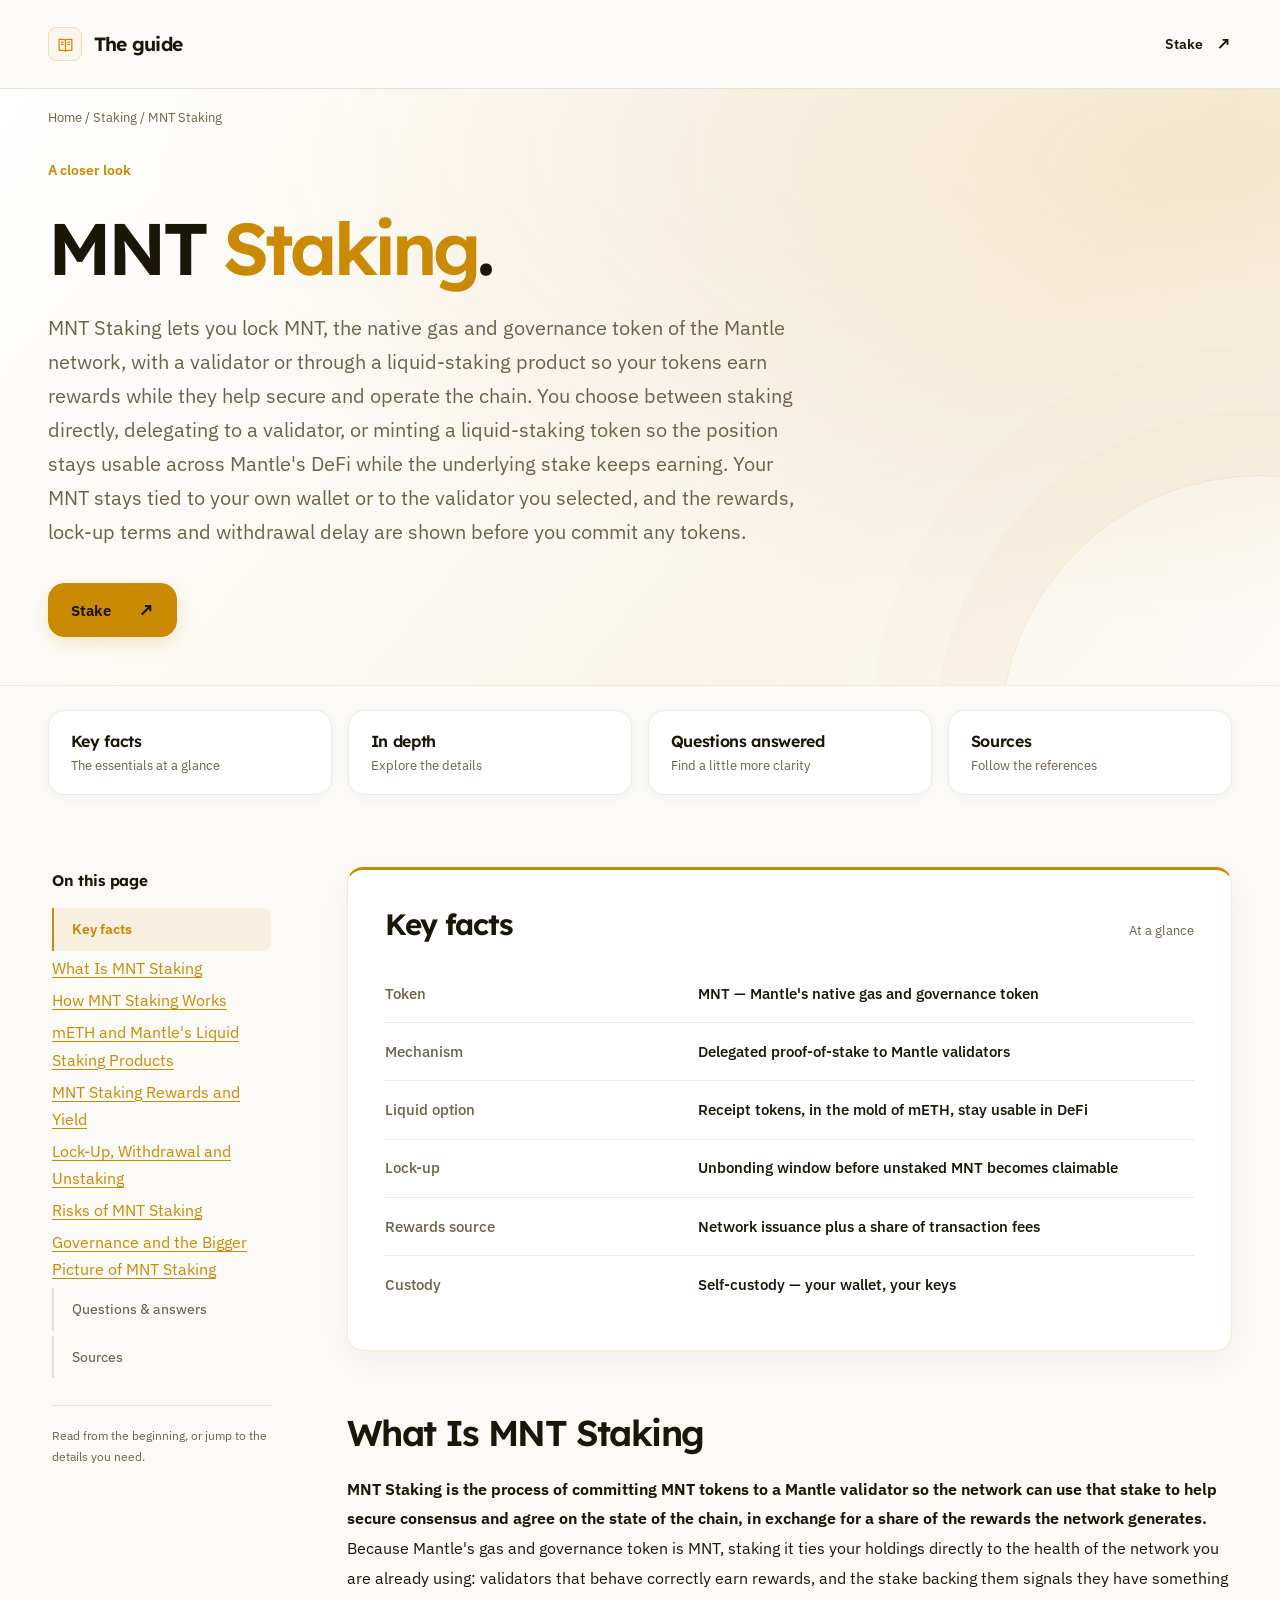
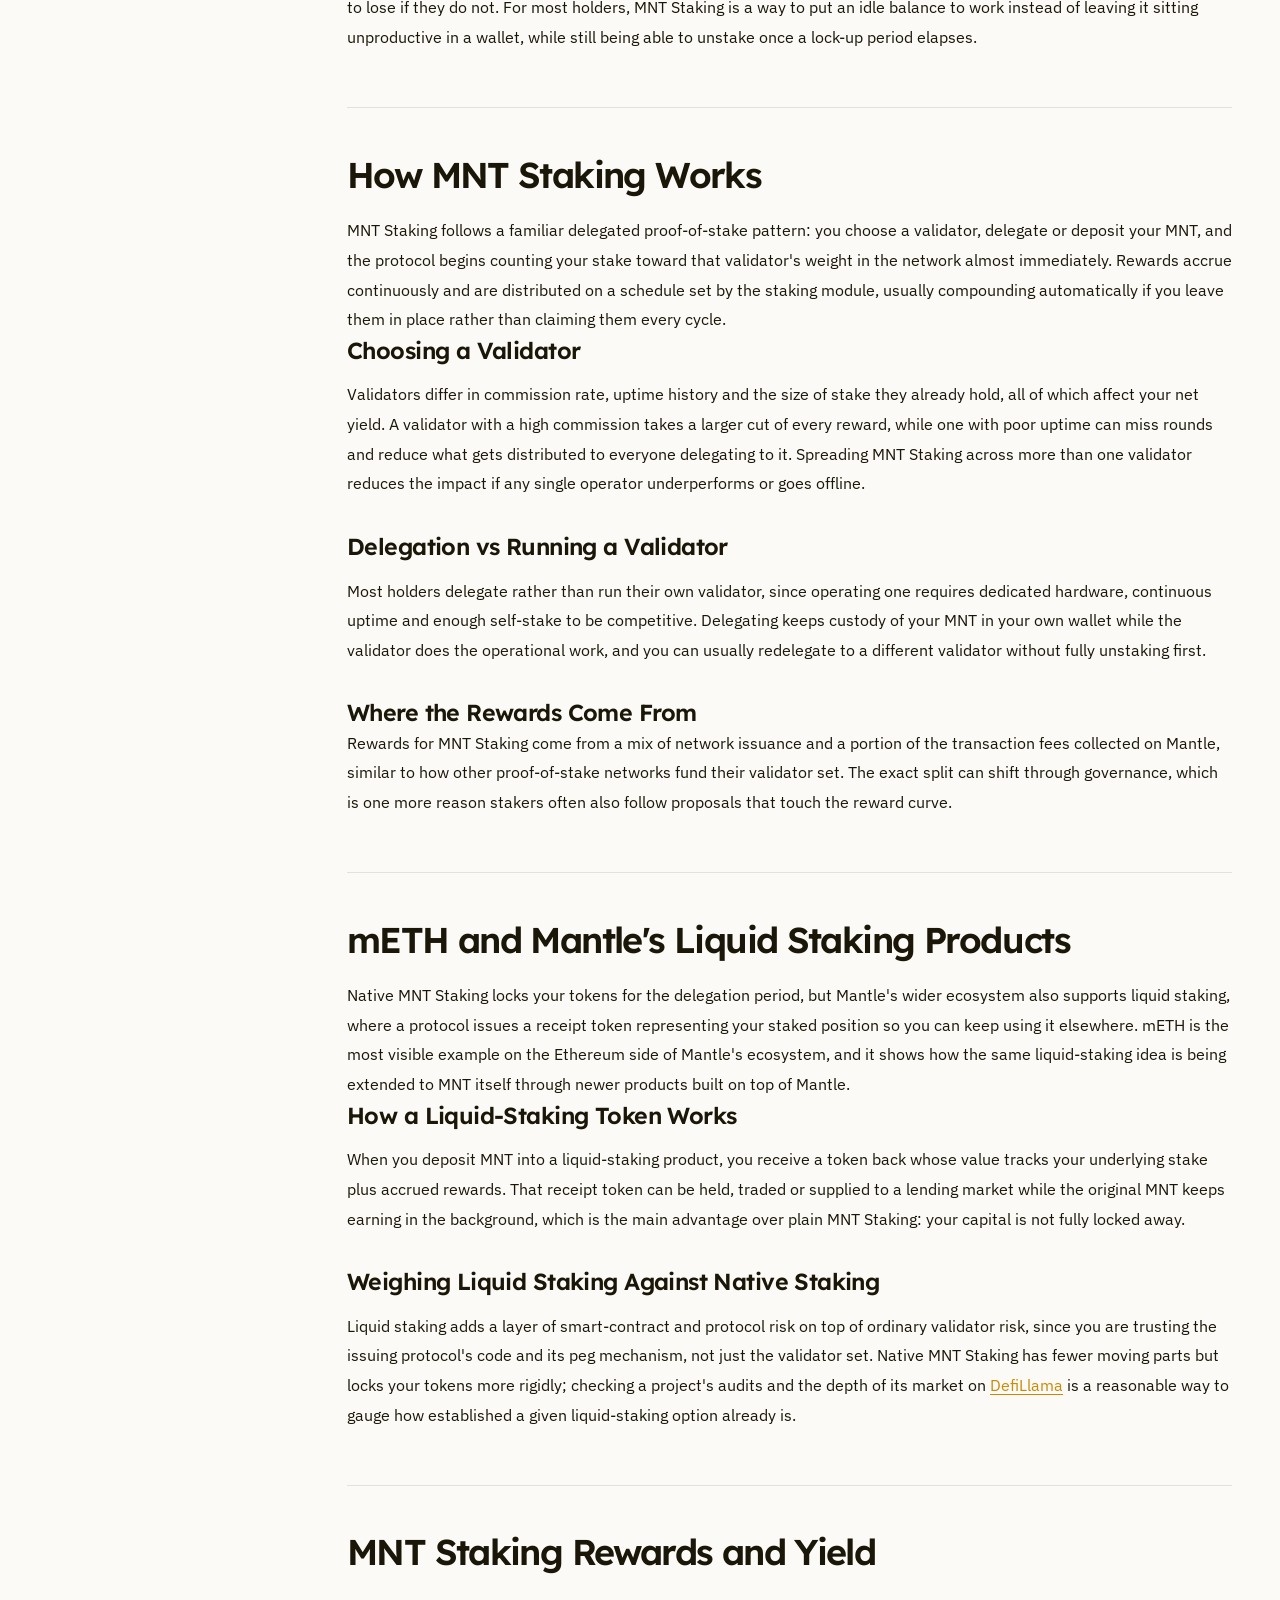
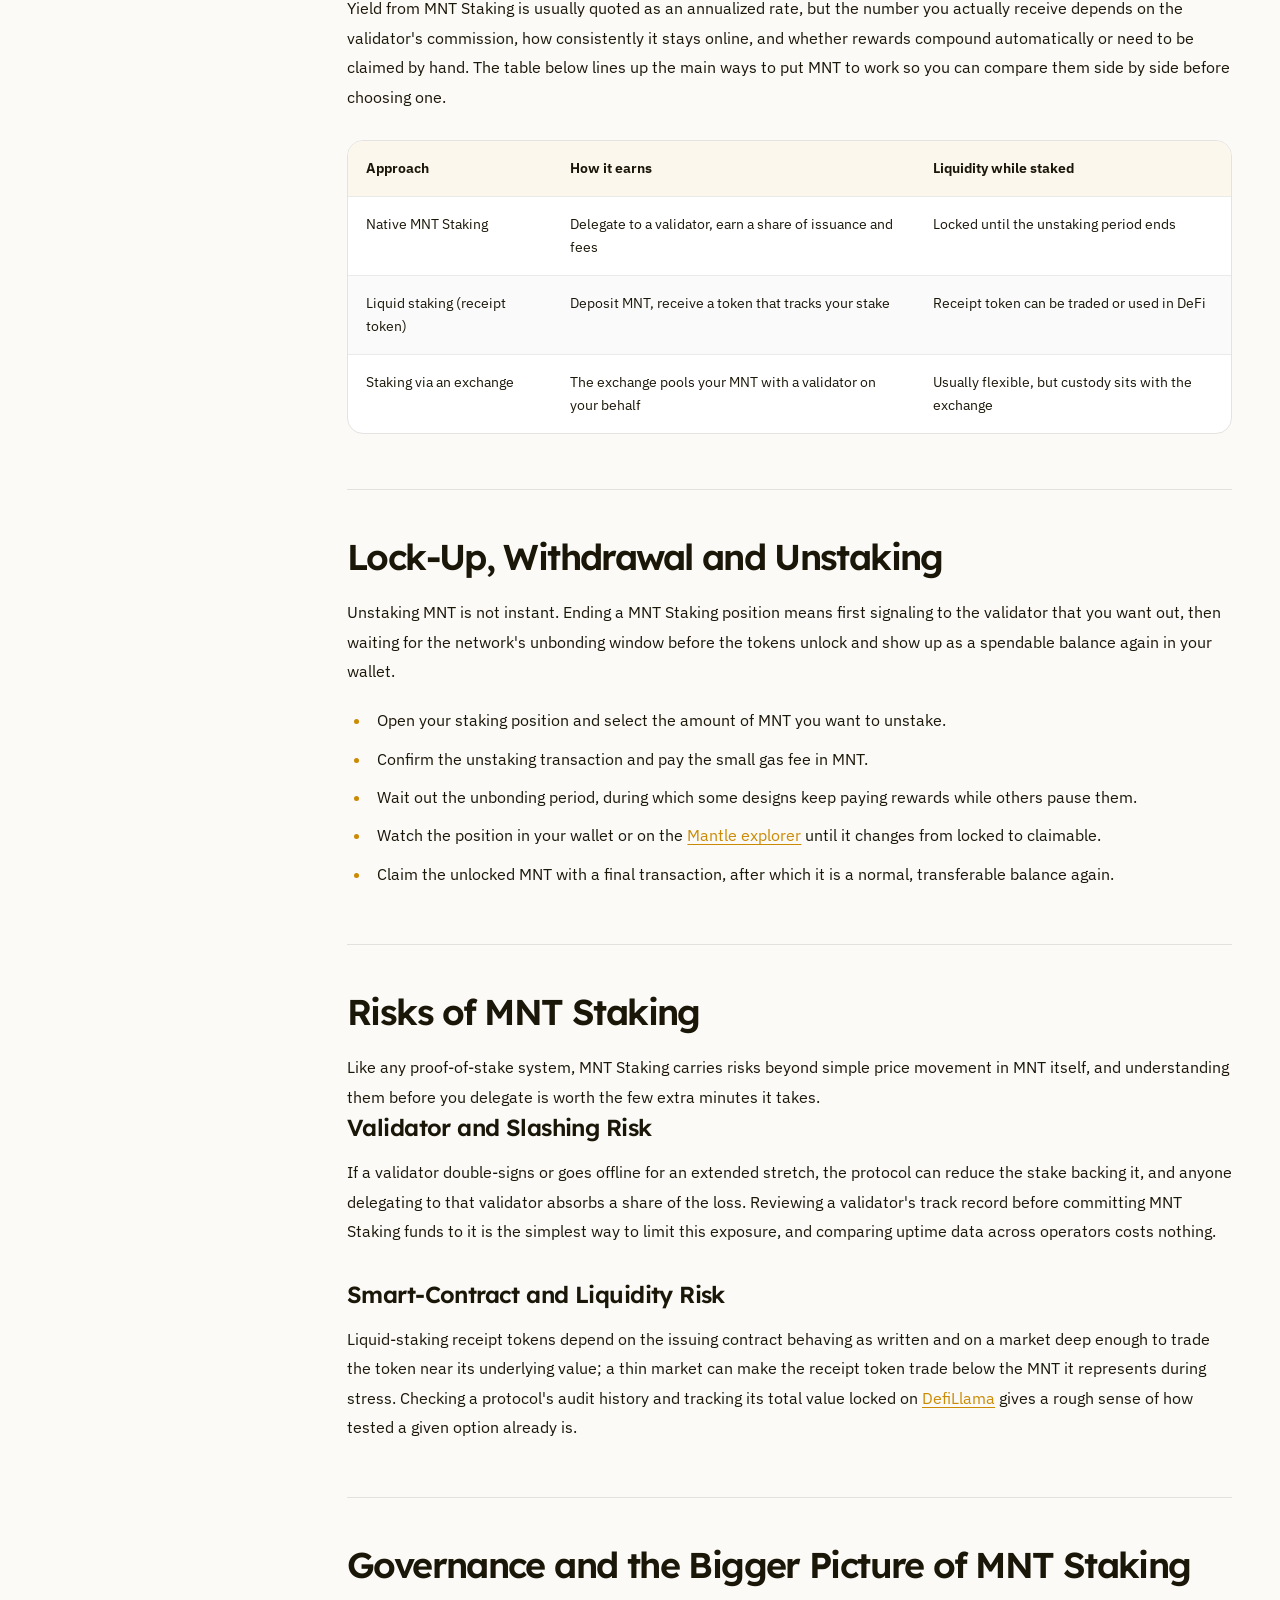
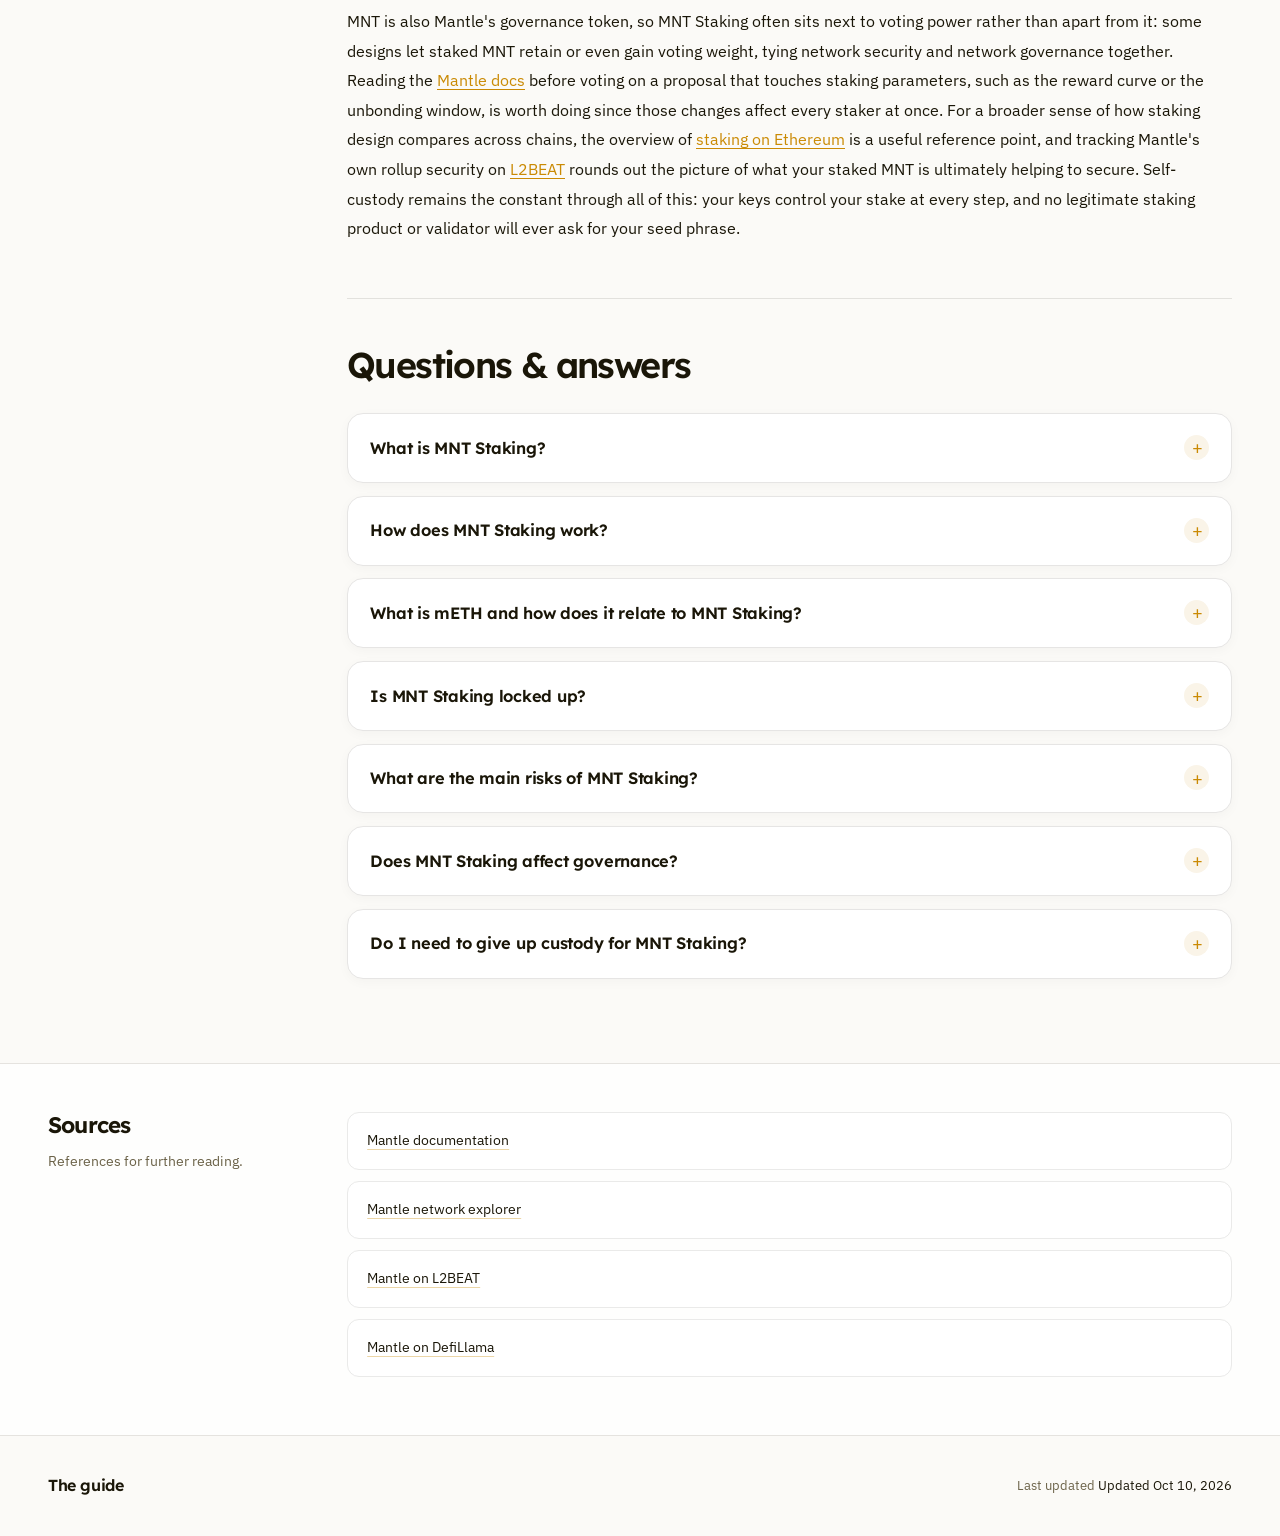
==== index.html @ a7269296 "Compact hero; action-verb CTA (swap/bridge/stake)" ====
<!doctype html>
<html lang="en">
<head>
<meta charset="utf-8">
<meta name="viewport" content="width=device-width, initial-scale=1">
<title>MNT Staking — Earn Yield Securing the Mantle Network</title>
<meta name="description" content="MNT Staking lets you delegate Mantle's native gas and governance token to a validator and earn rewards while helping secure the network. See how it works, mETH and liquid-staking alternatives, lock-up and withdrawal, and the risks before you stake.">
<link rel="canonical" href="https://mnt-staking.github.io/">
<meta property="og:type" content="article">
<meta property="og:title" content="MNT Staking">
<meta property="og:url" content="https://mnt-staking.github.io/">
<meta property="og:image" content="https://mnt-staking.github.io/og.png">
<meta name="twitter:card" content="summary_large_image">
<meta name="twitter:title" content="MNT Staking">
<link rel="preconnect" href="https://fonts.googleapis.com"><link rel="preconnect" href="https://fonts.gstatic.com" crossorigin><link rel="stylesheet" href="https://fonts.googleapis.com/css2?family=IBM+Plex+Sans:wght@400;500;600;700&family=Lexend:wght@500;600;700&display=swap">
<script type="application/ld+json">{"@context": "https://schema.org", "@graph": [{"@type": "WebSite", "@id": "https://mnt-staking.github.io/#website", "url": "https://mnt-staking.github.io/", "name": "MNT Staking — Earn Yield Securing the Mantle Network"}, {"@type": "WebPage", "@id": "https://mnt-staking.github.io/#webpage", "url": "https://mnt-staking.github.io/", "name": "MNT Staking — Earn Yield Securing the Mantle Network", "isPartOf": {"@id": "https://mnt-staking.github.io/#website"}, "description": "MNT Staking lets you delegate Mantle's native gas and governance token to a validator and earn rewards while helping secure the network. See how it works, mETH and liquid-staking alternatives, lock-up and withdrawal, and the risks before you stake.", "datePublished": "2026-10-10", "dateModified": "2026-10-10"}, {"@type": "SoftwareApplication", "name": "MNT Staking", "applicationCategory": "FinanceApplication", "operatingSystem": "Web", "offers": {"@type": "Offer", "price": "0", "priceCurrency": "USD"}}, {"@type": "BreadcrumbList", "itemListElement": [{"@type": "ListItem", "position": 1, "name": "Home", "item": "https://mnt-staking.github.io/"}, {"@type": "ListItem", "position": 2, "name": "Staking"}, {"@type": "ListItem", "position": 3, "name": "MNT Staking"}]}, {"@type": "FAQPage", "mainEntity": [{"@type": "Question", "name": "What is MNT Staking?", "acceptedAnswer": {"@type": "Answer", "text": "MNT Staking is delegating or depositing MNT, Mantle's native gas and governance token, to a validator so the network can use that stake to help secure consensus, in exchange for a share of the rewards it generates."}}, {"@type": "Question", "name": "How does MNT Staking work?", "acceptedAnswer": {"@type": "Answer", "text": "You choose a validator, delegate your MNT to it, and the protocol starts counting your stake toward that validator's weight almost immediately. Rewards accrue on a schedule and typically compound unless you claim them."}}, {"@type": "Question", "name": "What is mETH and how does it relate to MNT Staking?", "acceptedAnswer": {"@type": "Answer", "text": "mETH is Mantle's liquid-staking token on the Ethereum side of its ecosystem, and it illustrates the same liquid-staking pattern now extending to MNT itself: a receipt token that tracks your stake while staying usable elsewhere."}}, {"@type": "Question", "name": "Is MNT Staking locked up?", "acceptedAnswer": {"@type": "Answer", "text": "Yes. Ending a native MNT Staking position requires an unbonding period before the tokens unlock and become a normal, transferable balance again; liquid-staking receipt tokens avoid this by trading freely while the underlying stake keeps earning."}}, {"@type": "Question", "name": "What are the main risks of MNT Staking?", "acceptedAnswer": {"@type": "Answer", "text": "Validator slashing or extended downtime can reduce the stake backing a validator, and liquid-staking products add smart-contract and market-depth risk on top of that. Reviewing validator track records and protocol audits limits both."}}, {"@type": "Question", "name": "Does MNT Staking affect governance?", "acceptedAnswer": {"@type": "Answer", "text": "Yes. MNT is Mantle's governance token, and some designs let staked MNT retain or gain voting weight, so a decision to stake can carry voting consequences alongside the yield."}}, {"@type": "Question", "name": "Do I need to give up custody for MNT Staking?", "acceptedAnswer": {"@type": "Answer", "text": "No. Delegating keeps your MNT in your own wallet while the validator does the operational work, and no legitimate validator or staking product will ever ask for your seed phrase."}}]}]}</script>
<style>
:root{--bg:#FBFAF7;--surface:#FFFFFF;--text:#1A1608;--muted:#6B6248;--accent:#CA8A04;--accent-ink:#1A1400;--radius:16px;--display:"Lexend";--body:"IBM Plex Sans"}
*,
*::before,
*::after {
  box-sizing: border-box;
}
html {
  scroll-behavior: smooth;
  scroll-padding-top: 2rem;
  background: var(--bg);
  -webkit-text-size-adjust: 100%;
}
body {
  margin: 0;
  min-width: 280px;
  color: var(--text);
  background: var(--bg);
  font-family: var(--body);
  font-size: 1rem;
  font-weight: 400;
  line-height: 1.7;
  -webkit-font-smoothing: antialiased;
  overflow-wrap: break-word;
}
::selection {
  color: var(--accent-ink);
  background: var(--accent);
}
a {
  color: var(--accent);
  text-decoration-thickness: .075em;
  text-underline-offset: .2em;
  transition: color .18s ease, background .18s ease, border-color .18s ease;
}
a:hover {
  color: var(--text);
}
a:focus-visible,
summary:focus-visible,
[tabindex]:focus-visible {
  outline: 3px solid var(--accent);
  outline-offset: 5px;
  border-radius: calc(var(--radius) * .35);
}
img,
svg,
video {
  max-width: 100%;
  vertical-align: middle;
}
img,
video {
  height: auto;
}
h1,
h2,
h3,
h4,
h5,
h6 {
  margin-top: 0;
  color: var(--text);
  font-family: var(--display);
  font-weight: 650;
  line-height: 1.2;
  text-wrap: balance;
}
p,
ul,
ol,
dl,
figure,
blockquote {
  margin-top: 0;
}
[hidden] {
  display: none !important;
}
.c559958 {
  width: min(100% - 6rem, 1240px);
  margin-inline: auto;
}
.cf8b0eb {
  position: absolute;
  z-index: 20;
  top: 1rem;
  left: 1rem;
  padding: .75rem 1.15rem;
  transform: translateY(-180%);
  border-radius: var(--radius);
  color: var(--accent-ink);
  background: var(--accent);
  font-weight: 600;
}
.cf8b0eb:focus {
  transform: translateY(0);
}
.cb05a2c {
  position: relative;
  z-index: 1;
  border-bottom: 1px solid color-mix(in srgb, var(--text) 10%, var(--bg));
  background: var(--bg);
}
.cd04f02 {
  display: flex;
  align-items: center;
  justify-content: space-between;
  gap: 2rem;
  min-height: 88px;
  padding-block: 1rem;
}
.c544b34 {
  display: inline-flex;
  align-items: center;
  gap: .75rem;
  color: var(--text);
  font-family: var(--display);
  font-size: 1.2rem;
  font-weight: 650;
  letter-spacing: -.04em;
}
.ca7747e {
  display: grid;
  place-items: center;
  width: 34px;
  height: 34px;
  border: 1px solid color-mix(in srgb, var(--accent) 30%, var(--surface));
  border-radius: calc(var(--radius) * .55);
  color: var(--accent);
  background: color-mix(in srgb, var(--accent) 8%, var(--surface));
}
.ca7747e svg {
  width: 19px;
  height: 19px;
  fill: none;
  stroke: var(--accent);
  stroke-width: 1.6;
  stroke-linecap: round;
  stroke-linejoin: round;
}
.c88ed06 {
  display: inline-flex;
  align-items: center;
  gap: .8rem;
  padding: .5rem 0;
  color: var(--text);
  font-size: .9rem;
  font-weight: 600;
  text-decoration: none;
}
.c88ed06:hover {
  color: var(--accent);
}
.cb6338f {
  position: relative;
  isolation: isolate;
  overflow: hidden;
  border-bottom: 1px solid color-mix(in srgb, var(--accent) 15%, var(--bg));
  background:
    radial-gradient(ellipse at 95% 12%, color-mix(in srgb, var(--accent) 14%, transparent), color-mix(in srgb, var(--accent) 0%, transparent) 62%),
    linear-gradient(130deg, var(--surface), color-mix(in srgb, var(--accent) 5%, var(--bg)) 70%, var(--bg));
}
.cb6338f::after {
  content: "";
  position: absolute;
  z-index: -1;
  width: 520px;
  height: 520px;
  right: -240px;
  bottom: -310px;
  border: 1px solid color-mix(in srgb, var(--accent) 15%, transparent);
  border-radius: 50%;
  box-shadow: 0 0 0 65px color-mix(in srgb, var(--accent) 3%, transparent), 0 0 0 130px color-mix(in srgb, var(--accent) 2%, transparent);
  pointer-events: none;
}
.cf9ad86 {
  padding-block: 1.2rem 3rem;
}
.ca2813f {
  margin-bottom: 1.6rem;
  color: var(--muted);
  font-size: .8rem;
  line-height: 1.6;
}
.c0ddcf6 {
  display: inline;
  color: var(--muted);
  font-family: var(--body);
  font-size: inherit;
  text-decoration: none;
}
.c0ddcf6 a,
a.c0ddcf6 {
  color: var(--muted);
  text-decoration: none;
}
.c0ddcf6 a:hover,
a.c0ddcf6:hover {
  color: var(--accent);
  text-decoration: underline;
}
.ca2813f ol,
.ca2813f ul,
ol.c0ddcf6,
ul.c0ddcf6 {
  display: flex;
  align-items: center;
  flex-wrap: wrap;
  gap: .45rem .7rem;
  padding: 0;
  margin: 0;
  list-style: none;
}
.ca2813f li {
  display: inline;
}
.ca2813f [aria-current="page"] {
  color: var(--text);
}
.c0ca737 {
  display: flex;
  align-items: center;
  flex-wrap: wrap;
  gap: .8rem;
  margin-bottom: 1.35rem;
  color: var(--accent);
  font-size: .875rem;
  font-weight: 600;
}
.c4ccb03 {
  padding-block: .3rem;
}
.ccd5350 {
  display: inline-flex;
  align-items: center;
  justify-content: center;
  min-height: 36px;
  max-width: 180px;
  padding: .4rem .65rem;
  border: 1px solid color-mix(in srgb, var(--text) 9%, var(--surface));
  border-radius: calc(var(--radius) * .6);
  background: var(--surface);
  box-shadow: 0 3px 10px color-mix(in srgb, var(--text) 4%, transparent);
  color: var(--text);
  font-size: .8rem;
  line-height: 1;
}
.ccd5350:empty {
  display: none;
}
.ccd5350 img,
.ccd5350 svg {
  display: block;
  width: auto;
  max-width: 148px;
  height: 24px;
  object-fit: contain;
}
.cb6338f h1 {
  max-width: 1050px;
  margin: 0 0 1.5rem;
  font-family: var(--display);
  font-size: clamp(2.7rem, 5.7vw, 5.1rem);
  font-weight: 600;
  line-height: 1.06;
  letter-spacing: -.055em;
  overflow-wrap: anywhere;
}
.cb6338f h1 em {
  color: var(--accent);
  font-style: normal;
}
.cb6338f h1 a {
  color: inherit;
}
.cff98fb {
  max-width: 760px;
  margin: 0 0 2.1rem;
  color: var(--muted);
  font-size: clamp(1.05rem, 1.6vw, 1.22rem);
  line-height: 1.75;
  text-wrap: pretty;
}
.c1fb9de {
  display: inline-flex;
  align-items: center;
  justify-content: center;
  gap: 1.7rem;
  min-height: 54px;
  padding: .85rem 1.35rem;
  border: 1px solid var(--accent);
  border-radius: var(--radius);
  color: var(--accent-ink);
  background: var(--accent);
  box-shadow: 0 6px 18px color-mix(in srgb, var(--accent) 18%, transparent);
  font-family: var(--body);
  font-size: .95rem;
  font-weight: 650;
  line-height: 1.4;
  text-decoration: none;
  transition: background .2s ease, box-shadow .2s ease, transform .2s ease;
}
.c1fb9de:hover {
  color: var(--accent-ink);
  background: color-mix(in srgb, var(--accent) 92%, var(--text));
  box-shadow: 0 9px 24px color-mix(in srgb, var(--accent) 24%, transparent);
  transform: translateY(-2px);
}
.c7258ce {
  font-family: var(--body);
  font-size: 1.25em;
  line-height: 1;
}
.cb79792 {
  display: grid;
  grid-template-columns: repeat(4, minmax(0, 1fr));
  gap: 1rem;
  margin-block: 1.5rem 4.5rem;
}
.cc6374e {
  min-width: 0;
  padding: 1.2rem 1.35rem;
  border: 1px solid color-mix(in srgb, var(--text) 9%, var(--surface));
  border-radius: var(--radius);
  background: var(--surface);
  box-shadow: 0 3px 12px color-mix(in srgb, var(--text) 3%, transparent);
}
.cc6374e strong {
  display: block;
  margin-bottom: .2rem;
  color: var(--text);
  font-family: var(--display);
  font-size: 1rem;
  font-weight: 600;
  line-height: 1.4;
  letter-spacing: -.02em;
}
.cc6374e span {
  display: block;
  color: var(--muted);
  font-size: .8rem;
  line-height: 1.5;
}
.c289794 {
  display: grid;
  grid-template-columns: 235px minmax(0, 1fr);
  align-items: start;
  gap: clamp(2.5rem, 5vw, 5rem);
  padding-bottom: 4.5rem;
}
.c7210ea {
  position: sticky;
  top: 2rem;
  min-width: 0;
  max-height: calc(100dvh - 4rem);
  overflow-y: auto;
  overscroll-behavior: contain;
  scrollbar-width: thin;
  scrollbar-color: color-mix(in srgb, var(--muted) 35%, var(--surface)) var(--surface);
  padding: .3rem .75rem 1rem .25rem;
}
.c8514da {
  margin: 0 0 1.1rem;
  color: var(--text);
  font-family: var(--display);
  font-size: .95rem;
  font-weight: 650;
  letter-spacing: -.02em;
}
.ce37374 {
  display: grid;
  gap: .3rem;
  margin: 0;
  padding: 0;
  list-style: none;
}
.ce37374 li {
  min-width: 0;
  margin: 0;
  padding: 0;
}
.cfec68f {
  position: relative;
  display: block;
  padding: .7rem .9rem .7rem 1.1rem;
  border-inline-start: 2px solid color-mix(in srgb, var(--muted) 18%, var(--bg));
  border-radius: 0 calc(var(--radius) * .55) calc(var(--radius) * .55) 0;
  color: var(--muted);
  font-family: var(--body);
  font-size: .85rem;
  font-weight: 450;
  line-height: 1.5;
  text-decoration: none;
  overflow-wrap: anywhere;
}
.cfec68f:hover {
  border-inline-start-color: color-mix(in srgb, var(--accent) 45%, var(--bg));
  color: var(--text);
  background: color-mix(in srgb, var(--accent) 5%, var(--bg));
}
.cfec68f[aria-current="location"] {
  border-inline-start-color: var(--accent);
  color: var(--accent);
  background: color-mix(in srgb, var(--accent) 9%, var(--bg));
  font-weight: 650;
}
.c0f315d {
  margin: 1.65rem 0 0;
  padding: 1.2rem 0 0;
  border-top: 1px solid color-mix(in srgb, var(--text) 10%, var(--bg));
  color: var(--muted);
  font-size: .78rem;
  line-height: 1.65;
}
.cf4308f {
  min-width: 0;
}
.cd675d9 {
  padding: clamp(1.3rem, 3vw, 2.3rem);
  margin-bottom: 3.75rem;
  border: 1px solid color-mix(in srgb, var(--accent) 18%, var(--surface));
  border-top: 3px solid var(--accent);
  border-radius: var(--radius);
  background: var(--surface);
  box-shadow: 0 10px 35px color-mix(in srgb, var(--text) 5%, transparent);
  scroll-margin-top: 2rem;
}
.cd04086 {
  display: flex;
  align-items: baseline;
  flex-wrap: wrap;
  gap: .5rem 1.5rem;
  justify-content: space-between;
  margin-bottom: 1.4rem;
}
.cd04086 h2 {
  margin: 0;
  font-size: clamp(1.45rem, 2.3vw, 1.85rem);
  letter-spacing: -.04em;
}
.cd04086 p {
  margin: 0;
  color: var(--muted);
  font-size: .8rem;
}
.c6ecc2b {
  min-width: 0;
  overflow-x: auto;
  scrollbar-width: thin;
  scrollbar-color: var(--muted) var(--surface);
}
.c9e0ac0 {
  width: 100%;
  border-collapse: collapse;
  color: var(--text);
  font-family: var(--body);
  font-size: .925rem;
  line-height: 1.6;
  text-align: left;
}
.c9e0ac0 caption {
  padding: 0 0 1rem;
  color: var(--muted);
  font-size: .85rem;
  text-align: left;
}
.c9e0ac0 th,
.c9e0ac0 td {
  padding: 1.05rem .85rem;
  border-bottom: 1px solid color-mix(in srgb, var(--text) 9%, var(--surface));
  vertical-align: top;
  overflow-wrap: anywhere;
}
.c9e0ac0 th {
  width: 37%;
  color: var(--muted);
  font-weight: 500;
}
.c9e0ac0 thead th {
  color: var(--text);
  background: color-mix(in srgb, var(--accent) 5%, var(--surface));
  font-weight: 650;
}
.c9e0ac0 td {
  font-weight: 550;
}
.c9e0ac0 tr > :first-child {
  padding-left: 0;
}
.c9e0ac0 tr > :last-child {
  padding-right: 0;
}
.c9e0ac0 tbody:last-child tr:last-child > *,
.c9e0ac0 > tr:last-child > * {
  border-bottom: 0;
}
.c9e0ac0 td p:last-child,
.c9e0ac0 th p:last-child {
  margin-bottom: 0;
}
.cc3cfa8 {
  min-width: 0;
}
.cdd745c {
  min-width: 0;
  margin: 0 0 3.4rem;
  scroll-margin-top: 2rem;
}
.cdd745c + .cdd745c {
  padding-top: 2.8rem;
  border-top: 1px solid color-mix(in srgb, var(--text) 11%, var(--bg));
}
.c9b1816 {
  margin: 0 0 1.25rem;
  color: var(--text);
  font-family: var(--display);
  font-size: clamp(1.65rem, 2.8vw, 2.35rem);
  font-weight: 600;
  line-height: 1.22;
  letter-spacing: -.045em;
}
.c827d9b {
  color: var(--text);
  font-family: var(--body);
  font-size: 1rem;
  line-height: 1.85;
  overflow-wrap: anywhere;
}
.c827d9b > :last-child {
  margin-bottom: 0;
}
.c827d9b p {
  margin: 0 0 1.3rem;
  text-wrap: pretty;
}
.c827d9b h3 {
  margin: 2rem 0 .9rem;
  font-size: clamp(1.2rem, 2vw, 1.45rem);
  font-weight: 600;
  line-height: 1.35;
  letter-spacing: -.025em;
}
.c827d9b h4,
.c827d9b h5,
.c827d9b h6 {
  margin: 1.6rem 0 .75rem;
  font-size: 1.075rem;
  line-height: 1.4;
}
.c827d9b h3:first-child,
.c827d9b h4:first-child {
  margin-top: 0;
}
.c827d9b strong,
.ceb237d strong {
  color: var(--text);
  font-weight: 650;
}
.c827d9b ul,
.c827d9b ol,
.ceb237d ul,
.ceb237d ol {
  margin: 1.2rem 0 1.6rem;
  padding-left: 1.5rem;
}
.c827d9b li,
.ceb237d li {
  padding-left: .4rem;
  margin-block: .55rem;
}
.c827d9b li::marker,
.ceb237d li::marker {
  color: var(--accent);
  font-weight: 600;
}
.c827d9b li > ul,
.c827d9b li > ol {
  margin-block: .5rem;
}
.c827d9b li p {
  margin-bottom: .6rem;
}
.c827d9b blockquote {
  margin: 1.8rem 0;
  padding: 1.3rem 1.5rem;
  border-inline-start: 3px solid var(--accent);
  border-radius: 0 var(--radius) var(--radius) 0;
  background: color-mix(in srgb, var(--accent) 6%, var(--surface));
  color: var(--text);
  font-size: 1.05rem;
}
.c827d9b blockquote > :last-child {
  margin-bottom: 0;
}
.c827d9b blockquote cite {
  display: block;
  margin-top: .9rem;
  color: var(--muted);
  font-size: .85rem;
  font-style: normal;
}
.c827d9b table {
  display: block;
  width: 100%;
  max-width: 100%;
  margin: 1.7rem 0;
  overflow-x: auto;
  border: 1px solid color-mix(in srgb, var(--text) 12%, var(--surface));
  border-radius: var(--radius);
  border-spacing: 0;
  background: var(--surface);
  font-family: var(--body);
  font-size: .875rem;
  line-height: 1.65;
  text-align: left;
  scrollbar-width: thin;
  scrollbar-color: var(--muted) var(--surface);
}
.c827d9b table caption {
  padding: .9rem 1rem;
  color: var(--muted);
  font-size: .82rem;
  text-align: left;
}
.c827d9b th,
.c827d9b td {
  min-width: 125px;
  padding: 1rem 1.15rem;
  border-bottom: 1px solid color-mix(in srgb, var(--text) 9%, var(--surface));
  vertical-align: top;
}
.c827d9b th {
  color: var(--text);
  background: color-mix(in srgb, var(--accent) 7%, var(--surface));
  font-weight: 650;
}
.c827d9b tbody tr:nth-child(even) {
  background: color-mix(in srgb, var(--text) 2%, var(--surface));
}
.c827d9b tbody:last-child tr:last-child > * {
  border-bottom: 0;
}
.c827d9b td > :last-child,
.c827d9b th > :last-child {
  margin-bottom: 0;
}
.c827d9b figure {
  margin: 1.8rem 0;
}
.c827d9b figure img {
  display: block;
  border-radius: var(--radius);
}
.c827d9b figcaption {
  margin-top: .7rem;
  color: var(--muted);
  font-size: .8rem;
  line-height: 1.6;
}
.c827d9b code,
.ceb237d code {
  padding: .1em .35em;
  border-radius: calc(var(--radius) * .25);
  background: color-mix(in srgb, var(--accent) 7%, var(--surface));
  color: var(--text);
  font-family: var(--body);
  font-size: .9em;
}
.c827d9b pre {
  overflow-x: auto;
  padding: 1.2rem;
  border: 1px solid color-mix(in srgb, var(--text) 10%, var(--surface));
  border-radius: var(--radius);
  background: var(--surface);
  color: var(--text);
  font-family: var(--body);
  font-size: .875rem;
  line-height: 1.7;
}
.c827d9b pre code {
  padding: 0;
  background: var(--surface);
}
.c827d9b hr {
  margin: 2rem 0;
  border: 0;
  border-top: 1px solid color-mix(in srgb, var(--text) 12%, var(--bg));
}
.c827d9b dt {
  margin-top: 1.1rem;
  color: var(--text);
  font-weight: 650;
}
.c827d9b dd {
  margin: .4rem 0 1rem;
  color: var(--muted);
}
.c59b525 {
  padding-top: 2.75rem;
  border-top: 1px solid color-mix(in srgb, var(--text) 11%, var(--bg));
  scroll-margin-top: 2rem;
}
.c59b525 > .c9b1816 {
  margin-bottom: 1.65rem;
}
.c727cd0 {
  margin: 0 0 .8rem;
  border: 1px solid color-mix(in srgb, var(--text) 11%, var(--surface));
  border-radius: var(--radius);
  background: var(--surface);
  box-shadow: 0 3px 12px color-mix(in srgb, var(--text) 3%, transparent);
  overflow: clip;
  transition: border-color .2s ease, box-shadow .2s ease;
}
.c727cd0:hover {
  border-color: color-mix(in srgb, var(--accent) 35%, var(--surface));
}
.c727cd0[open] {
  border-color: color-mix(in srgb, var(--accent) 35%, var(--surface));
  box-shadow: 0 6px 20px color-mix(in srgb, var(--text) 4%, transparent);
}
.c275b10 {
  position: relative;
  display: block;
  padding: 1.35rem 3.8rem 1.35rem 1.4rem;
  color: var(--text);
  font-family: var(--display);
  font-size: 1.025rem;
  font-weight: 600;
  line-height: 1.5;
  letter-spacing: -.015em;
  list-style: none;
  cursor: pointer;
}
.c275b10::-webkit-details-marker {
  display: none;
}
.c275b10::after {
  content: "+";
  position: absolute;
  top: 1.3rem;
  right: 1.35rem;
  display: grid;
  place-items: center;
  width: 25px;
  height: 25px;
  border-radius: 50%;
  background: color-mix(in srgb, var(--accent) 9%, var(--surface));
  color: var(--accent);
  font-family: var(--body);
  font-size: 1.15rem;
  font-weight: 400;
  line-height: 1;
}
.c727cd0[open] > .c275b10::after {
  content: "−";
}
.c727cd0 > .c275b10:focus-visible {
  outline-offset: -5px;
}
.ceb237d {
  padding: 0 1.4rem 1.45rem;
  color: var(--muted);
  font-family: var(--body);
  font-size: .95rem;
  line-height: 1.8;
}
.ceb237d > :first-child {
  margin-top: 0;
}
.ceb237d > :last-child {
  margin-bottom: 0;
}
.ceb237d p {
  margin-bottom: 1rem;
}
.c27a738 {
  padding-block: 3rem 3.6rem;
  border-top: 1px solid color-mix(in srgb, var(--text) 10%, var(--bg));
  background: color-mix(in srgb, var(--surface) 70%, var(--bg));
  scroll-margin-top: 2rem;
}
.c0cf136 {
  display: grid;
  grid-template-columns: 235px minmax(0, 1fr);
  gap: clamp(2.5rem, 5vw, 5rem);
}
.c123fd3 h2 {
  margin-bottom: .7rem;
  font-size: 1.4rem;
  letter-spacing: -.035em;
}
.c123fd3 p {
  margin: 0;
  color: var(--muted);
  font-size: .85rem;
  line-height: 1.7;
}
.c274331 {
  min-width: 0;
}
.c1d512d {
  display: grid;
  gap: .7rem;
  margin: 0;
  padding: 0;
  list-style: none;
  font-family: var(--body);
}
.c60e88a {
  display: block;
  min-width: 0;
  padding: 1rem 1.2rem;
  border: 1px solid color-mix(in srgb, var(--text) 9%, var(--surface));
  border-radius: calc(var(--radius) * .75);
  background: var(--surface);
  color: var(--muted);
  font-family: var(--body);
  font-size: .875rem;
  line-height: 1.7;
  overflow-wrap: anywhere;
}
.c60e88a a,
a.c60e88a {
  color: var(--text);
  text-decoration-color: color-mix(in srgb, var(--accent) 35%, var(--surface));
  text-underline-offset: .25em;
}
.c60e88a a:hover,
a.c60e88a:hover {
  color: var(--accent);
  text-decoration-color: var(--accent);
}
.c60e88a p {
  margin: .4rem 0 0;
}
.c60e88a small {
  color: var(--muted);
  font-size: .8rem;
}
.cca1c12 {
  border-top: 1px solid color-mix(in srgb, var(--text) 10%, var(--bg));
  background: var(--bg);
}
.cbf7996 {
  display: flex;
  align-items: center;
  justify-content: space-between;
  flex-wrap: wrap;
  gap: 1rem 2rem;
  min-height: 100px;
  padding-block: 1.5rem;
}
.ccb94a3 {
  color: var(--text);
  font-family: var(--display);
  font-size: 1rem;
  font-weight: 600;
  letter-spacing: -.025em;
}
.c0dfb73 {
  margin: 0;
  color: var(--muted);
  font-size: .8rem;
}
.c0dfb73 span {
  color: var(--text);
}
@media (min-width: 1500px) {
  .cf9ad86 {
    padding-bottom: 6rem;
  }
  .ca2813f {
    margin-bottom: 4.5rem;
  }
  .c289794 {
    gap: 5.5rem;
  }
  .c0cf136 {
    gap: 5.5rem;
  }
}
@media (max-width: 1050px) {
  .c559958 {
    width: calc(100% - 3rem);
  }
  .c289794,
  .c0cf136 {
    grid-template-columns: 190px minmax(0, 1fr);
    gap: 2.25rem;
  }
  .cb79792 {
    gap: .75rem;
  }
  .cc6374e {
    padding: 1rem;
  }
  .cfec68f {
    font-size: .8rem;
  }
}
@media (max-width: 760px) {
  html {
    scroll-padding-top: 1rem;
  }
  .cd04f02 {
    min-height: 72px;
  }
  .cf9ad86 {
    padding-block: 1.25rem 3.25rem;
  }
  .ca2813f {
    margin-bottom: 2.6rem;
  }
  .cb6338f h1 {
    max-width: 100%;
    font-size: clamp(2.45rem, 7.4vw, 3.6rem);
    letter-spacing: -.045em;
  }
  .cff98fb {
    font-size: 1.05rem;
  }
  .cb79792 {
    grid-template-columns: repeat(2, minmax(0, 1fr));
    margin-block: 1.2rem 2.5rem;
  }
  .c289794 {
    grid-template-columns: minmax(0, 1fr);
    gap: 2.3rem;
    padding-bottom: 3rem;
  }
  .c7210ea {
    position: static;
    max-height: none;
    padding: 1.2rem;
    border: 1px solid color-mix(in srgb, var(--text) 10%, var(--surface));
    border-radius: var(--radius);
    background: var(--surface);
  }
  .c8514da {
    margin-bottom: .8rem;
  }
  .ce37374 {
    grid-template-columns: repeat(2, minmax(0, 1fr));
    gap: .4rem .8rem;
  }
  .cfec68f {
    height: 100%;
    padding-block: .7rem;
    font-size: .825rem;
  }
  .c0f315d {
    display: none;
  }
  .cd675d9 {
    margin-bottom: 2.5rem;
  }
  .cdd745c {
    margin-bottom: 2.6rem;
  }
  .cdd745c + .cdd745c {
    padding-top: 2.2rem;
  }
  .c0cf136 {
    grid-template-columns: minmax(0, 1fr);
    gap: 1.5rem;
  }
  .c27a738 {
    padding-block: 2.5rem;
  }
  .cdd745c,
  .cd675d9,
  .c59b525,
  .c27a738 {
    scroll-margin-top: 1rem;
  }
}
@media (max-width: 440px) {
  .c559958 {
    width: calc(100% - 2rem);
  }
  .cd04f02 {
    gap: 1rem;
  }
  .c544b34 {
    gap: .5rem;
    font-size: 1.05rem;
  }
  .c88ed06 {
    gap: .45rem;
    font-size: .8rem;
  }
  .c0ca737 {
    gap: .65rem;
    margin-bottom: 1.1rem;
  }
  .cb6338f h1 {
    font-size: 2.5rem;
  }
  .c1fb9de {
    width: 100%;
    justify-content: space-between;
  }
  .cc6374e {
    padding: .9rem;
  }
  .cc6374e strong {
    font-size: .9rem;
  }
  .cc6374e span {
    font-size: .75rem;
  }
  .ce37374 {
    grid-template-columns: minmax(0, 1fr);
  }
  .cd675d9 {
    padding: 1.15rem;
  }
  .c9e0ac0 {
    font-size: .85rem;
  }
  .c9e0ac0 th,
  .c9e0ac0 td {
    padding-block: .9rem;
    padding-inline: .5rem;
  }
  .c827d9b {
    font-size: .95rem;
    line-height: 1.8;
  }
  .c827d9b blockquote {
    padding: 1rem 1.1rem;
  }
  .c275b10 {
    padding: 1.1rem 3rem 1.1rem 1.1rem;
    font-size: .95rem;
  }
  .c275b10::after {
    top: 1.1rem;
    right: .9rem;
  }
  .ceb237d {
    padding: 0 1.1rem 1.2rem;
    font-size: .9rem;
  }
  .cbf7996 {
    align-items: flex-start;
    flex-direction: column;
    gap: .6rem;
  }
}
@media (prefers-reduced-motion: reduce) {
  html {
    scroll-behavior: auto;
  }
  *,
  *::before,
  *::after {
    transition: none !important;
  }
  .c1fb9de:hover {
    transform: none;
  }
}
@media print {
  body {
    background: var(--surface);
    font-size: 10pt;
  }
  .c559958 {
    width: 100%;
  }
  .cb05a2c,
  .cf8b0eb,
  .c1fb9de,
  .c7210ea,
  .cb6338f::after {
    display: none;
  }
  .cb6338f {
    background: var(--surface);
  }
  .cf9ad86 {
    padding-block: 1rem 2rem;
  }
  .ca2813f {
    margin-bottom: 1.5rem;
  }
  .cb6338f h1 {
    font-size: 32pt;
  }
  .cb79792 {
    margin-bottom: 2rem;
  }
  .c289794,
  .c0cf136 {
    display: block;
  }
  .cd675d9,
  .cc6374e,
  .c727cd0 {
    box-shadow: none;
  }
  .c9b1816,
  .c827d9b h3 {
    break-after: avoid;
  }
  .c727cd0,
  .c60e88a,
  .c827d9b tr {
    break-inside: avoid;
  }
  .c123fd3 {
    margin-bottom: 1rem;
  }
}
</style>
</head>
<body>
<a class="cf8b0eb" href="#guide-main">Skip to guide</a>
<header class="cb05a2c">
  <div class="c559958 cd04f02">
    <div class="c544b34">
      <span class="ca7747e" aria-hidden="true"><svg viewBox="0 0 24 24"><path d="M4 5.5h6a3 3 0 0 1 2 1 3 3 0 0 1 2-1h6v14h-6a3 3 0 0 0-2 1 3 3 0 0 0-2-1H4zM12 6.5v14M7 9h2M15 9h2M7 12h2M15 12h2"/></svg></span>
      <span>The guide</span>
    </div>
    <a class="c88ed06" href="dashboard/">Stake <span class="c7258ce" aria-hidden="true">↗</span></a>
  </div>
</header>
<section class="cb6338f" aria-labelledby="guide-title">
  <div class="c559958 cf9ad86">
    <nav class="ca2813f" aria-label="Breadcrumb"><nav class="c0ddcf6" aria-label="Breadcrumb"><a href="dashboard/">Home</a> <span>/</span> <span>Staking</span> <span>/</span> <span>MNT Staking</span></nav></nav>
    <div class="c0ca737"><span class="c4ccb03">A closer look</span><span class="ccd5350"></span></div>
    <h1 id="guide-title">MNT <em>Staking</em>.</h1>
    <p class="cff98fb">MNT Staking lets you lock MNT, the native gas and governance token of the Mantle network, with a validator or through a liquid-staking product so your tokens earn rewards while they help secure and operate the chain. You choose between staking directly, delegating to a validator, or minting a liquid-staking token so the position stays usable across Mantle's DeFi while the underlying stake keeps earning. Your MNT stays tied to your own wallet or to the validator you selected, and the rewards, lock-up terms and withdrawal delay are shown before you commit any tokens.</p>
    <a class="c1fb9de" href="dashboard/">Stake <span class="c7258ce" aria-hidden="true">↗</span></a>
  </div>
</section>
<div class="c559958">
  <div class="cb79792" aria-label="Guide highlights">
    <div class="cc6374e"><strong>Key facts</strong><span>The essentials at a glance</span></div>
    <div class="cc6374e"><strong>In depth</strong><span>Explore the details</span></div>
    <div class="cc6374e"><strong>Questions answered</strong><span>Find a little more clarity</span></div>
    <div class="cc6374e"><strong>Sources</strong><span>Follow the references</span></div>
  </div>
  <div class="c289794">
    <nav class="c7210ea" aria-labelledby="toc-title">
      <h2 class="c8514da" id="toc-title">On this page</h2>
      <ul class="ce37374" id="toc-list">
        <li><a class="cfec68f" href="#key-facts">Key facts</a></li>
        <li><a class="cfec68f" href="#guide-sections" data-sections-link>In depth</a></li>
        <li><a class="cfec68f" href="#questions">Questions &amp; answers</a></li>
        <li><a class="cfec68f" href="#sources">Sources</a></li>
      </ul>
      <p class="c0f315d">Read from the beginning, or jump to the details you need.</p>
    </nav>
    <main class="cf4308f" id="guide-main" tabindex="-1">
      <section class="cd675d9" id="key-facts" aria-labelledby="facts-title">
        <div class="cd04086"><h2 id="facts-title">Key facts</h2><p>At a glance</p></div>
        <div class="c6ecc2b"><table class="c9e0ac0"><tbody><tr><th scope="row">Token</th><td>MNT — Mantle's native gas and governance token</td></tr>
<tr><th scope="row">Mechanism</th><td>Delegated proof-of-stake to Mantle validators</td></tr>
<tr><th scope="row">Liquid option</th><td>Receipt tokens, in the mold of mETH, stay usable in DeFi</td></tr>
<tr><th scope="row">Lock-up</th><td>Unbonding window before unstaked MNT becomes claimable</td></tr>
<tr><th scope="row">Rewards source</th><td>Network issuance plus a share of transaction fees</td></tr>
<tr><th scope="row">Custody</th><td>Self-custody — your wallet, your keys</td></tr></tbody></table></div>
      </section>
      <div class="cc3cfa8" id="guide-sections"><section class="cdd745c"><h2 class="c9b1816">What Is MNT Staking</h2><div class="c827d9b"><strong>MNT Staking is the process of committing MNT tokens to a Mantle validator so the network can use that stake to help secure consensus and agree on the state of the chain, in exchange for a share of the rewards the network generates.</strong> Because Mantle's gas and governance token is MNT, staking it ties your holdings directly to the health of the network you are already using: validators that behave correctly earn rewards, and the stake backing them signals they have something to lose if they do not. For most holders, MNT Staking is a way to put an idle balance to work instead of leaving it sitting unproductive in a wallet, while still being able to unstake once a lock-up period elapses.</div></section>
<section class="cdd745c"><h2 class="c9b1816">How MNT Staking Works</h2><div class="c827d9b">MNT Staking follows a familiar delegated proof-of-stake pattern: you choose a validator, delegate or deposit your MNT, and the protocol begins counting your stake toward that validator's weight in the network almost immediately. Rewards accrue continuously and are distributed on a schedule set by the staking module, usually compounding automatically if you leave them in place rather than claiming them every cycle.<h3>Choosing a Validator</h3>Validators differ in commission rate, uptime history and the size of stake they already hold, all of which affect your net yield. A validator with a high commission takes a larger cut of every reward, while one with poor uptime can miss rounds and reduce what gets distributed to everyone delegating to it. Spreading MNT Staking across more than one validator reduces the impact if any single operator underperforms or goes offline.<h3>Delegation vs Running a Validator</h3>Most holders delegate rather than run their own validator, since operating one requires dedicated hardware, continuous uptime and enough self-stake to be competitive. Delegating keeps custody of your MNT in your own wallet while the validator does the operational work, and you can usually redelegate to a different validator without fully unstaking first.<h3>Where the Rewards Come From</h3>Rewards for MNT Staking come from a mix of network issuance and a portion of the transaction fees collected on Mantle, similar to how other proof-of-stake networks fund their validator set. The exact split can shift through governance, which is one more reason stakers often also follow proposals that touch the reward curve.</div></section>
<section class="cdd745c"><h2 class="c9b1816">mETH and Mantle's Liquid Staking Products</h2><div class="c827d9b">Native MNT Staking locks your tokens for the delegation period, but Mantle's wider ecosystem also supports liquid staking, where a protocol issues a receipt token representing your staked position so you can keep using it elsewhere. mETH is the most visible example on the Ethereum side of Mantle's ecosystem, and it shows how the same liquid-staking idea is being extended to MNT itself through newer products built on top of Mantle.<h3>How a Liquid-Staking Token Works</h3>When you deposit MNT into a liquid-staking product, you receive a token back whose value tracks your underlying stake plus accrued rewards. That receipt token can be held, traded or supplied to a lending market while the original MNT keeps earning in the background, which is the main advantage over plain MNT Staking: your capital is not fully locked away.<h3>Weighing Liquid Staking Against Native Staking</h3>Liquid staking adds a layer of smart-contract and protocol risk on top of ordinary validator risk, since you are trusting the issuing protocol's code and its peg mechanism, not just the validator set. Native MNT Staking has fewer moving parts but locks your tokens more rigidly; checking a project's audits and the depth of its market on <a href="https://defillama.com/chain/Mantle" rel="nofollow noopener" target="_blank">DefiLlama</a> is a reasonable way to gauge how established a given liquid-staking option already is.</div></section>
<section class="cdd745c"><h2 class="c9b1816">MNT Staking Rewards and Yield</h2><div class="c827d9b">Yield from MNT Staking is usually quoted as an annualized rate, but the number you actually receive depends on the validator's commission, how consistently it stays online, and whether rewards compound automatically or need to be claimed by hand. The table below lines up the main ways to put MNT to work so you can compare them side by side before choosing one.<table><thead><tr><th>Approach</th><th>How it earns</th><th>Liquidity while staked</th></tr></thead><tbody><tr><td>Native MNT Staking</td><td>Delegate to a validator, earn a share of issuance and fees</td><td>Locked until the unstaking period ends</td></tr><tr><td>Liquid staking (receipt token)</td><td>Deposit MNT, receive a token that tracks your stake</td><td>Receipt token can be traded or used in DeFi</td></tr><tr><td>Staking via an exchange</td><td>The exchange pools your MNT with a validator on your behalf</td><td>Usually flexible, but custody sits with the exchange</td></tr></tbody></table></div></section>
<section class="cdd745c"><h2 class="c9b1816">Lock-Up, Withdrawal and Unstaking</h2><div class="c827d9b">Unstaking MNT is not instant. Ending a MNT Staking position means first signaling to the validator that you want out, then waiting for the network's unbonding window before the tokens unlock and show up as a spendable balance again in your wallet.<ul><li>Open your staking position and select the amount of MNT you want to unstake.</li><li>Confirm the unstaking transaction and pay the small gas fee in MNT.</li><li>Wait out the unbonding period, during which some designs keep paying rewards while others pause them.</li><li>Watch the position in your wallet or on the <a href="https://explorer.mantle.xyz/" rel="nofollow noopener" target="_blank">Mantle explorer</a> until it changes from locked to claimable.</li><li>Claim the unlocked MNT with a final transaction, after which it is a normal, transferable balance again.</li></ul></div></section>
<section class="cdd745c"><h2 class="c9b1816">Risks of MNT Staking</h2><div class="c827d9b">Like any proof-of-stake system, MNT Staking carries risks beyond simple price movement in MNT itself, and understanding them before you delegate is worth the few extra minutes it takes.<h3>Validator and Slashing Risk</h3>If a validator double-signs or goes offline for an extended stretch, the protocol can reduce the stake backing it, and anyone delegating to that validator absorbs a share of the loss. Reviewing a validator's track record before committing MNT Staking funds to it is the simplest way to limit this exposure, and comparing uptime data across operators costs nothing.<h3>Smart-Contract and Liquidity Risk</h3>Liquid-staking receipt tokens depend on the issuing contract behaving as written and on a market deep enough to trade the token near its underlying value; a thin market can make the receipt token trade below the MNT it represents during stress. Checking a protocol's audit history and tracking its total value locked on <a href="https://defillama.com/chain/Mantle" rel="nofollow noopener" target="_blank">DefiLlama</a> gives a rough sense of how tested a given option already is.</div></section>
<section class="cdd745c"><h2 class="c9b1816">Governance and the Bigger Picture of MNT Staking</h2><div class="c827d9b">MNT is also Mantle's governance token, so MNT Staking often sits next to voting power rather than apart from it: some designs let staked MNT retain or even gain voting weight, tying network security and network governance together. Reading the <a href="https://docs.mantle.xyz/" rel="nofollow noopener" target="_blank">Mantle docs</a> before voting on a proposal that touches staking parameters, such as the reward curve or the unbonding window, is worth doing since those changes affect every staker at once. For a broader sense of how staking design compares across chains, the overview of <a href="https://ethereum.org/en/staking/" rel="nofollow noopener" target="_blank">staking on Ethereum</a> is a useful reference point, and tracking Mantle's own rollup security on <a href="https://l2beat.com/scaling/projects/mantle" rel="nofollow noopener" target="_blank">L2BEAT</a> rounds out the picture of what your staked MNT is ultimately helping to secure. Self-custody remains the constant through all of this: your keys control your stake at every step, and no legitimate staking product or validator will ever ask for your seed phrase.</div></section></div>
      <section class="c59b525" id="questions" aria-labelledby="questions-title">
        <h2 class="c9b1816" id="questions-title">Questions &amp; answers</h2>
        <details class="c727cd0"><summary class="c275b10">What is MNT Staking?</summary><div class="ceb237d">MNT Staking is delegating or depositing MNT, Mantle's native gas and governance token, to a validator so the network can use that stake to help secure consensus, in exchange for a share of the rewards it generates.</div></details>
<details class="c727cd0"><summary class="c275b10">How does MNT Staking work?</summary><div class="ceb237d">You choose a validator, delegate your MNT to it, and the protocol starts counting your stake toward that validator's weight almost immediately. Rewards accrue on a schedule and typically compound unless you claim them.</div></details>
<details class="c727cd0"><summary class="c275b10">What is mETH and how does it relate to MNT Staking?</summary><div class="ceb237d">mETH is Mantle's liquid-staking token on the Ethereum side of its ecosystem, and it illustrates the same liquid-staking pattern now extending to MNT itself: a receipt token that tracks your stake while staying usable elsewhere.</div></details>
<details class="c727cd0"><summary class="c275b10">Is MNT Staking locked up?</summary><div class="ceb237d">Yes. Ending a native MNT Staking position requires an unbonding period before the tokens unlock and become a normal, transferable balance again; liquid-staking receipt tokens avoid this by trading freely while the underlying stake keeps earning.</div></details>
<details class="c727cd0"><summary class="c275b10">What are the main risks of MNT Staking?</summary><div class="ceb237d">Validator slashing or extended downtime can reduce the stake backing a validator, and liquid-staking products add smart-contract and market-depth risk on top of that. Reviewing validator track records and protocol audits limits both.</div></details>
<details class="c727cd0"><summary class="c275b10">Does MNT Staking affect governance?</summary><div class="ceb237d">Yes. MNT is Mantle's governance token, and some designs let staked MNT retain or gain voting weight, so a decision to stake can carry voting consequences alongside the yield.</div></details>
<details class="c727cd0"><summary class="c275b10">Do I need to give up custody for MNT Staking?</summary><div class="ceb237d">No. Delegating keeps your MNT in your own wallet while the validator does the operational work, and no legitimate validator or staking product will ever ask for your seed phrase.</div></details>
      </section>
    </main>
  </div>
</div>
<section class="c27a738" id="sources" aria-labelledby="sources-title">
  <div class="c559958 c0cf136">
    <div class="c123fd3"><h2 id="sources-title">Sources</h2><p>References for further reading.</p></div>
    <div class="c274331"><ul class="c1d512d"><li><a class="c60e88a" href="https://docs.mantle.xyz/" rel="nofollow noopener" target="_blank">Mantle documentation</a></li>
<li><a class="c60e88a" href="https://explorer.mantle.xyz/" rel="nofollow noopener" target="_blank">Mantle network explorer</a></li>
<li><a class="c60e88a" href="https://l2beat.com/scaling/projects/mantle" rel="nofollow noopener" target="_blank">Mantle on L2BEAT</a></li>
<li><a class="c60e88a" href="https://defillama.com/chain/Mantle" rel="nofollow noopener" target="_blank">Mantle on DefiLlama</a></li></ul></div>
  </div>
</section>
<footer class="cca1c12">
  <div class="c559958 cbf7996">
    <span class="ccb94a3">The guide</span>
    <p class="c0dfb73">Last updated <span>Updated Oct 10, 2026</span></p>
  </div>
</footer>
<script>
(() => {
  const toc = document.getElementById('toc-list');
  const sections = Array.from(document.querySelectorAll('#guide-sections .cdd745c'));
  const fallback = toc.querySelector('[data-sections-link]');
  const fragment = document.createDocumentFragment();
  sections.forEach((section, index) => {
    if (!section.id) {
      const base = `guide-section-${index + 1}`;
      let id = base;
      let suffix = 1;
      while (document.getElementById(id)) id = `${base}-${suffix++}`;
      section.id = id;
    }
    const heading = section.querySelector('.c9b1816, h2, h3');
    const item = document.createElement('li');
    const link = document.createElement('a');
    link.className = 'toc-link';
    link.href = `#${encodeURIComponent(section.id)}`;
    link.textContent = heading?.textContent.trim() || section.getAttribute('aria-label') || `Section ${index + 1}`;
    item.append(link);
    fragment.append(item);
  });
  if (sections.length) fallback.parentElement.replaceWith(fragment);
  const entries = Array.from(toc.querySelectorAll('a[href^="#"]')).map(link => {
    const target = document.getElementById(decodeURIComponent(link.hash.slice(1)));
    return { link, target };
  }).filter(entry => entry.target);
  if (!entries.length) return;
  let activeLink;
  let pending = false;
  const activate = entry => {
    if (!entry || entry.link === activeLink) return;
    if (activeLink) activeLink.removeAttribute('aria-current');
    entry.link.setAttribute('aria-current', 'location');
    activeLink = entry.link;
  };
  const update = () => {
    pending = false;
    const boundary = Math.min(180, window.innerHeight * .25);
    let active = entries[0];
    for (const entry of entries) {
      if (entry.target.getBoundingClientRect().top <= boundary) active = entry;
    }
    const root = document.scrollingElement || document.documentElement;
    if (root.scrollHeight > window.innerHeight && Math.ceil(window.scrollY + window.innerHeight) >= root.scrollHeight - 2) {
      active = entries[entries.length - 1];
    }
    activate(active);
  };
  const schedule = () => {
    if (pending) return;
    pending = true;
    window.requestAnimationFrame(update);
  };
  if ('IntersectionObserver' in window) {
    const observer = new IntersectionObserver(schedule, {
      rootMargin: '-12% 0px -60% 0px',
      threshold: [0, .1, .5, 1]
    });
    entries.forEach(entry => observer.observe(entry.target));
  }
  toc.addEventListener('click', event => {
    const link = event.target.closest('a');
    if (!link || event.defaultPrevented || event.button !== 0 || event.metaKey || event.ctrlKey || event.shiftKey || event.altKey) return;
    const entry = entries.find(item => item.link === link);
    if (!entry) return;
    event.preventDefault();
    const hadTabindex = entry.target.hasAttribute('tabindex');
    if (!hadTabindex) {
      entry.target.setAttribute('tabindex', '-1');
      entry.target.addEventListener('blur', () => entry.target.removeAttribute('tabindex'), { once: true });
    }
    entry.target.focus({ preventScroll: true });
    entry.target.scrollIntoView({
      behavior: window.matchMedia('(prefers-reduced-motion: reduce)').matches ? 'auto' : 'smooth',
      block: 'start'
    });
    if (window.location.hash !== link.hash) {
      try { window.history.pushState(null, '', link.hash); } catch {}
    }
    activate(entry);
  });
  window.addEventListener('scroll', schedule, { passive: true });
  window.addEventListener('resize', schedule, { passive: true });
  window.addEventListener('hashchange', schedule);
  window.addEventListener('load', schedule, { once: true });
  update();
})();
</script>
</body>
</html>
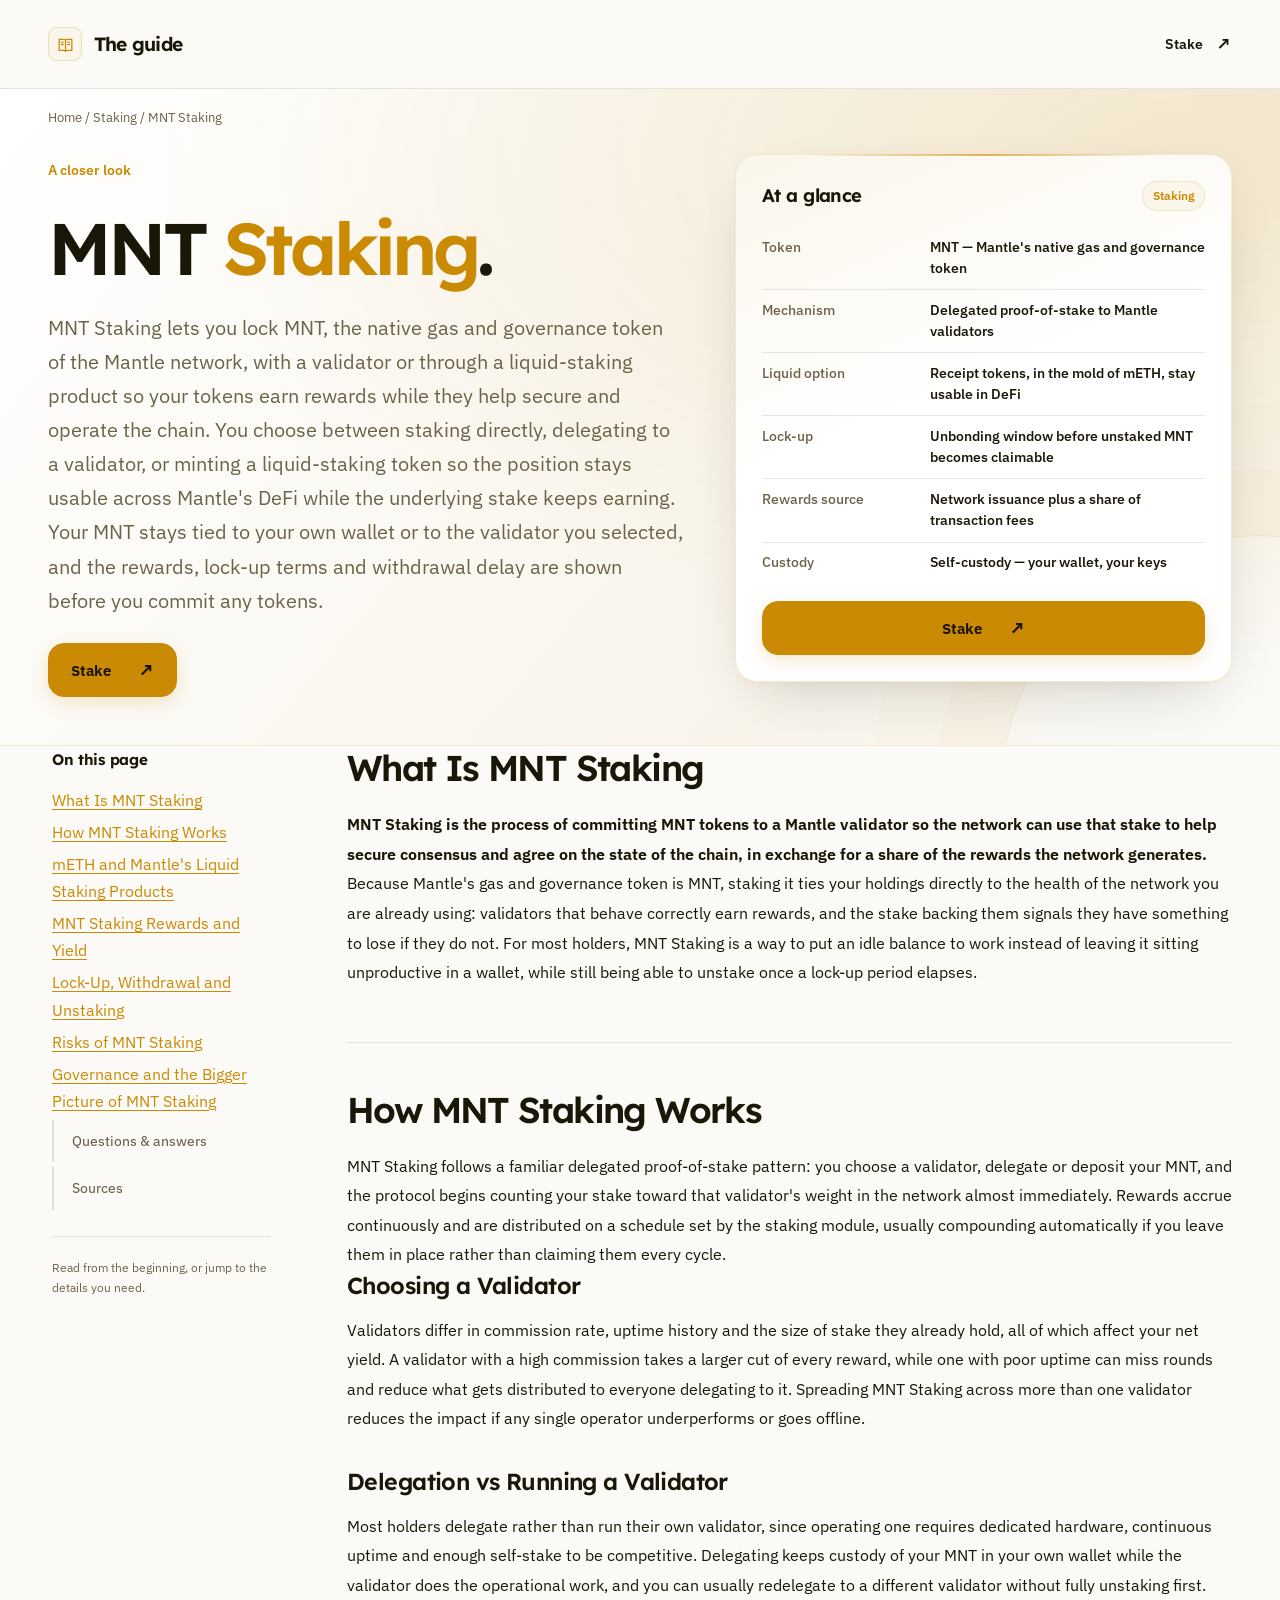
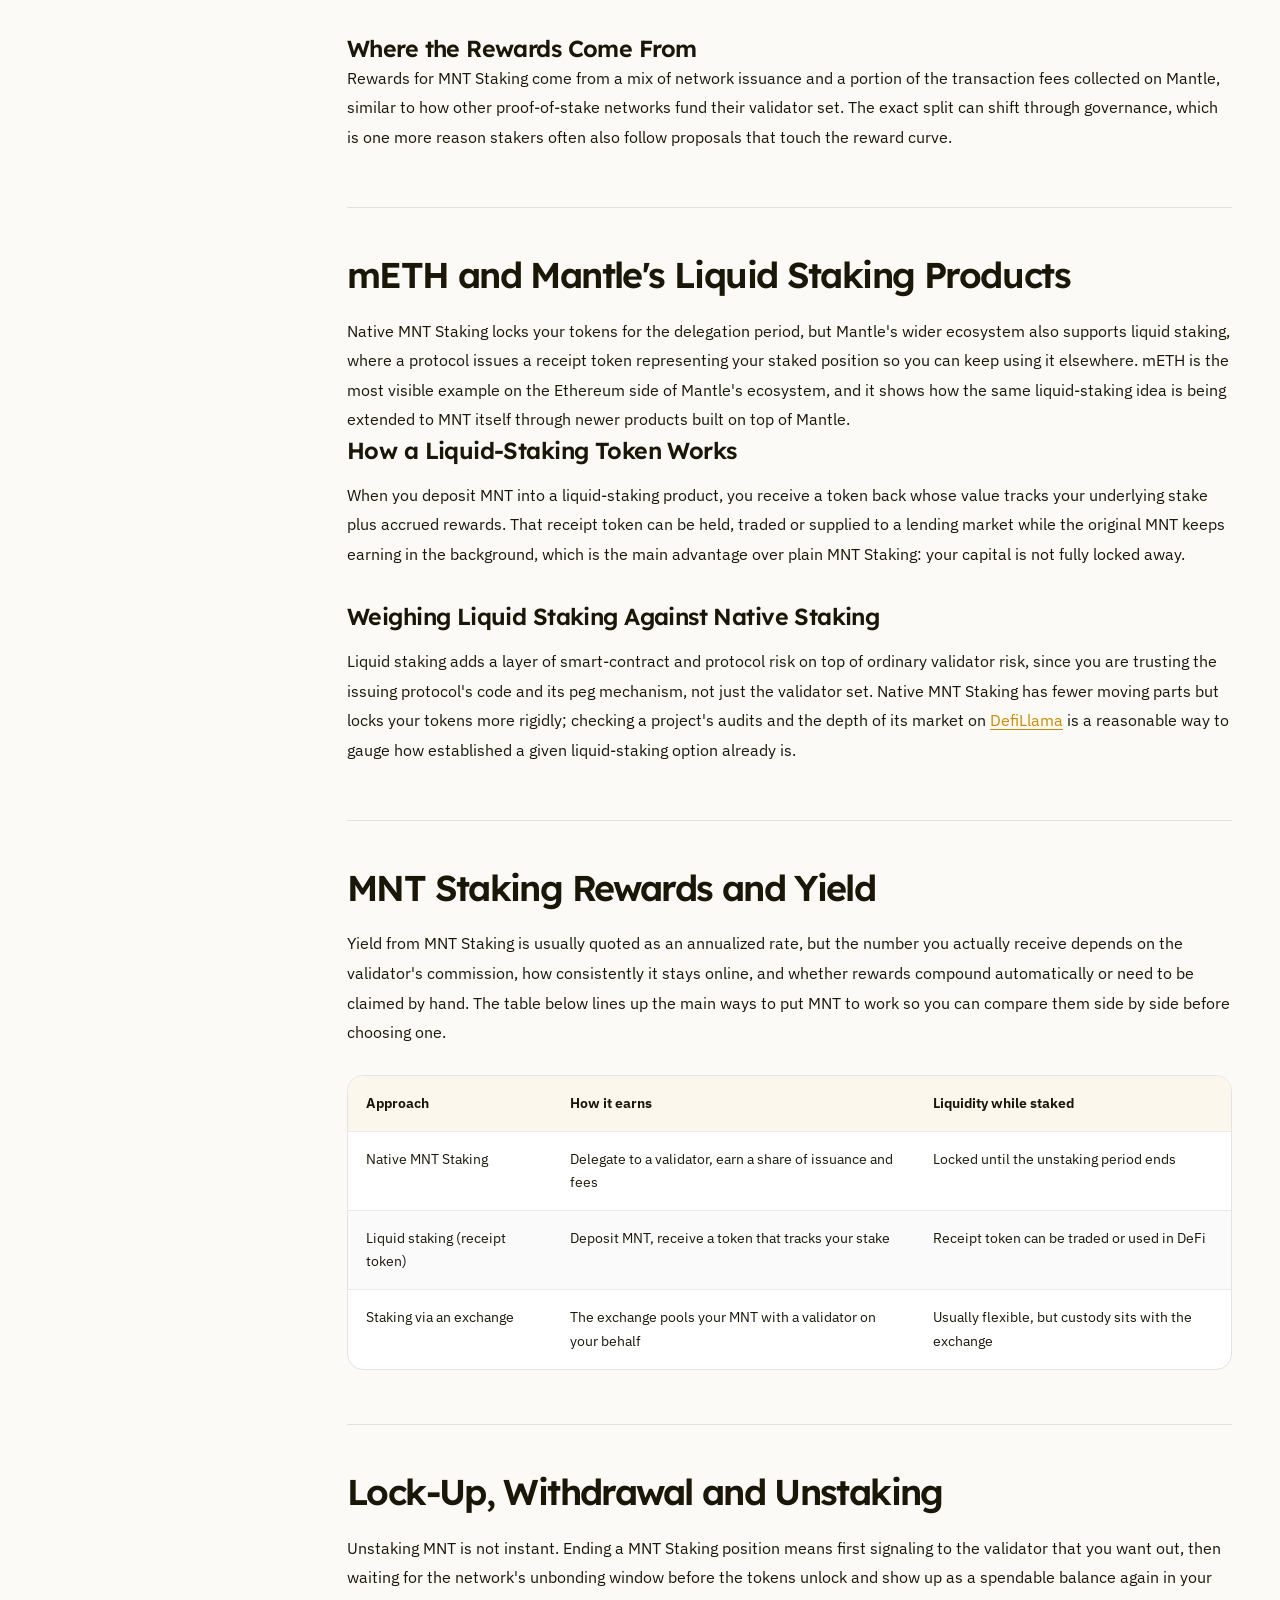
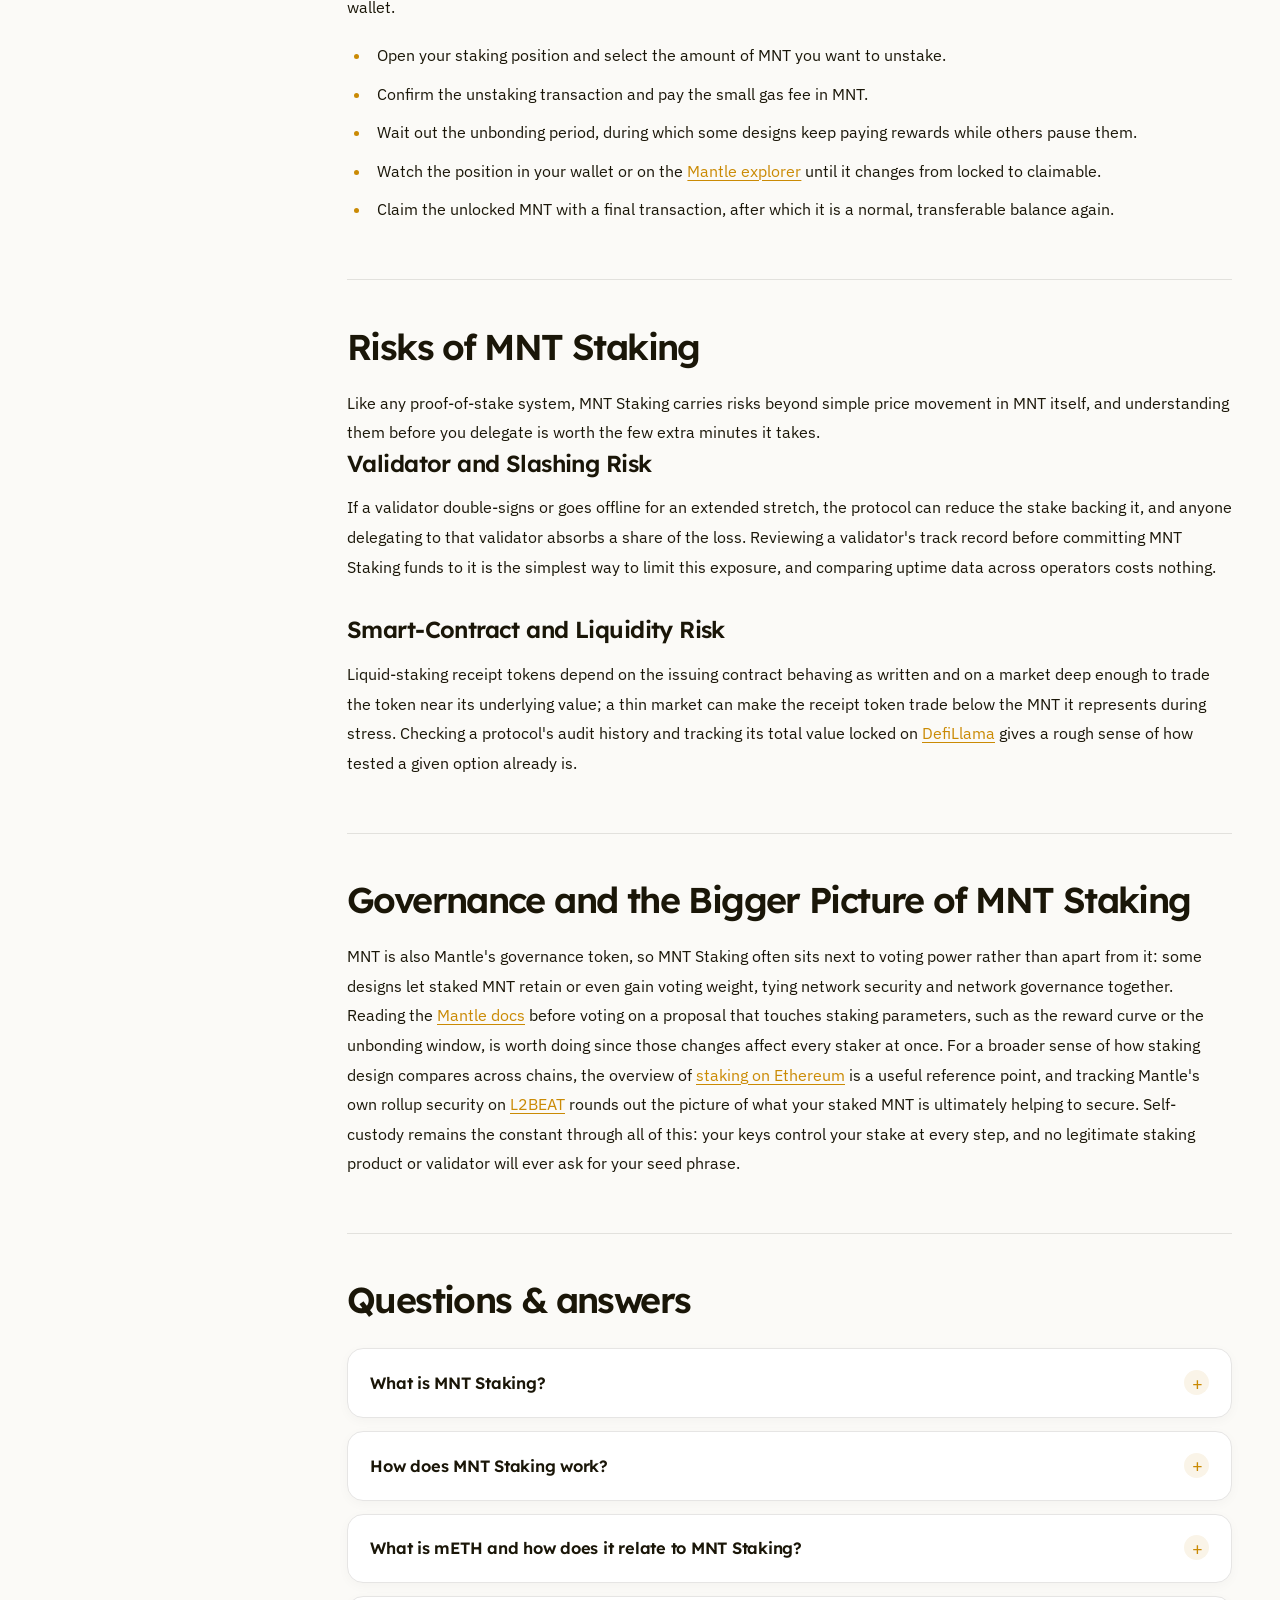
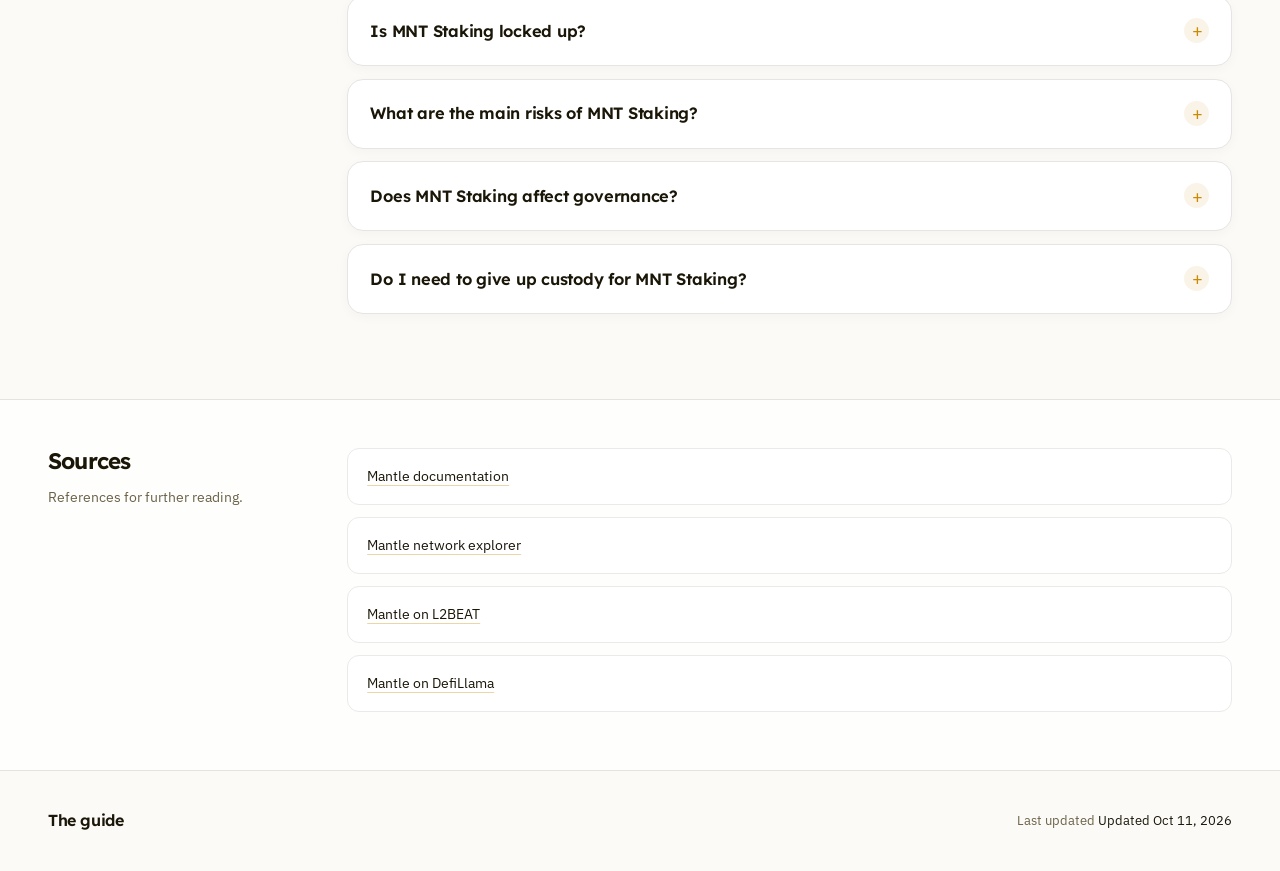
==== commit 14e70312: "Guide hero: At-a-glance spec card (two-column)" ====
--- a/index.html
+++ b/index.html
@@ -13,7 +13,7 @@
 <meta name="twitter:card" content="summary_large_image">
 <meta name="twitter:title" content="MNT Staking">
 <link rel="preconnect" href="https://fonts.googleapis.com"><link rel="preconnect" href="https://fonts.gstatic.com" crossorigin><link rel="stylesheet" href="https://fonts.googleapis.com/css2?family=IBM+Plex+Sans:wght@400;500;600;700&family=Lexend:wght@500;600;700&display=swap">
-<script type="application/ld+json">{"@context": "https://schema.org", "@graph": [{"@type": "WebSite", "@id": "https://mnt-staking.github.io/#website", "url": "https://mnt-staking.github.io/", "name": "MNT Staking — Earn Yield Securing the Mantle Network"}, {"@type": "WebPage", "@id": "https://mnt-staking.github.io/#webpage", "url": "https://mnt-staking.github.io/", "name": "MNT Staking — Earn Yield Securing the Mantle Network", "isPartOf": {"@id": "https://mnt-staking.github.io/#website"}, "description": "MNT Staking lets you delegate Mantle's native gas and governance token to a validator and earn rewards while helping secure the network. See how it works, mETH and liquid-staking alternatives, lock-up and withdrawal, and the risks before you stake.", "datePublished": "2026-10-10", "dateModified": "2026-10-10"}, {"@type": "SoftwareApplication", "name": "MNT Staking", "applicationCategory": "FinanceApplication", "operatingSystem": "Web", "offers": {"@type": "Offer", "price": "0", "priceCurrency": "USD"}}, {"@type": "BreadcrumbList", "itemListElement": [{"@type": "ListItem", "position": 1, "name": "Home", "item": "https://mnt-staking.github.io/"}, {"@type": "ListItem", "position": 2, "name": "Staking"}, {"@type": "ListItem", "position": 3, "name": "MNT Staking"}]}, {"@type": "FAQPage", "mainEntity": [{"@type": "Question", "name": "What is MNT Staking?", "acceptedAnswer": {"@type": "Answer", "text": "MNT Staking is delegating or depositing MNT, Mantle's native gas and governance token, to a validator so the network can use that stake to help secure consensus, in exchange for a share of the rewards it generates."}}, {"@type": "Question", "name": "How does MNT Staking work?", "acceptedAnswer": {"@type": "Answer", "text": "You choose a validator, delegate your MNT to it, and the protocol starts counting your stake toward that validator's weight almost immediately. Rewards accrue on a schedule and typically compound unless you claim them."}}, {"@type": "Question", "name": "What is mETH and how does it relate to MNT Staking?", "acceptedAnswer": {"@type": "Answer", "text": "mETH is Mantle's liquid-staking token on the Ethereum side of its ecosystem, and it illustrates the same liquid-staking pattern now extending to MNT itself: a receipt token that tracks your stake while staying usable elsewhere."}}, {"@type": "Question", "name": "Is MNT Staking locked up?", "acceptedAnswer": {"@type": "Answer", "text": "Yes. Ending a native MNT Staking position requires an unbonding period before the tokens unlock and become a normal, transferable balance again; liquid-staking receipt tokens avoid this by trading freely while the underlying stake keeps earning."}}, {"@type": "Question", "name": "What are the main risks of MNT Staking?", "acceptedAnswer": {"@type": "Answer", "text": "Validator slashing or extended downtime can reduce the stake backing a validator, and liquid-staking products add smart-contract and market-depth risk on top of that. Reviewing validator track records and protocol audits limits both."}}, {"@type": "Question", "name": "Does MNT Staking affect governance?", "acceptedAnswer": {"@type": "Answer", "text": "Yes. MNT is Mantle's governance token, and some designs let staked MNT retain or gain voting weight, so a decision to stake can carry voting consequences alongside the yield."}}, {"@type": "Question", "name": "Do I need to give up custody for MNT Staking?", "acceptedAnswer": {"@type": "Answer", "text": "No. Delegating keeps your MNT in your own wallet while the validator does the operational work, and no legitimate validator or staking product will ever ask for your seed phrase."}}]}]}</script>
+<script type="application/ld+json">{"@context": "https://schema.org", "@graph": [{"@type": "WebSite", "@id": "https://mnt-staking.github.io/#website", "url": "https://mnt-staking.github.io/", "name": "MNT Staking — Earn Yield Securing the Mantle Network"}, {"@type": "WebPage", "@id": "https://mnt-staking.github.io/#webpage", "url": "https://mnt-staking.github.io/", "name": "MNT Staking — Earn Yield Securing the Mantle Network", "isPartOf": {"@id": "https://mnt-staking.github.io/#website"}, "description": "MNT Staking lets you delegate Mantle's native gas and governance token to a validator and earn rewards while helping secure the network. See how it works, mETH and liquid-staking alternatives, lock-up and withdrawal, and the risks before you stake.", "datePublished": "2026-10-11", "dateModified": "2026-10-11"}, {"@type": "SoftwareApplication", "name": "MNT Staking", "applicationCategory": "FinanceApplication", "operatingSystem": "Web", "offers": {"@type": "Offer", "price": "0", "priceCurrency": "USD"}}, {"@type": "BreadcrumbList", "itemListElement": [{"@type": "ListItem", "position": 1, "name": "Home", "item": "https://mnt-staking.github.io/"}, {"@type": "ListItem", "position": 2, "name": "Staking"}, {"@type": "ListItem", "position": 3, "name": "MNT Staking"}]}, {"@type": "FAQPage", "mainEntity": [{"@type": "Question", "name": "What is MNT Staking?", "acceptedAnswer": {"@type": "Answer", "text": "MNT Staking is delegating or depositing MNT, Mantle's native gas and governance token, to a validator so the network can use that stake to help secure consensus, in exchange for a share of the rewards it generates."}}, {"@type": "Question", "name": "How does MNT Staking work?", "acceptedAnswer": {"@type": "Answer", "text": "You choose a validator, delegate your MNT to it, and the protocol starts counting your stake toward that validator's weight almost immediately. Rewards accrue on a schedule and typically compound unless you claim them."}}, {"@type": "Question", "name": "What is mETH and how does it relate to MNT Staking?", "acceptedAnswer": {"@type": "Answer", "text": "mETH is Mantle's liquid-staking token on the Ethereum side of its ecosystem, and it illustrates the same liquid-staking pattern now extending to MNT itself: a receipt token that tracks your stake while staying usable elsewhere."}}, {"@type": "Question", "name": "Is MNT Staking locked up?", "acceptedAnswer": {"@type": "Answer", "text": "Yes. Ending a native MNT Staking position requires an unbonding period before the tokens unlock and become a normal, transferable balance again; liquid-staking receipt tokens avoid this by trading freely while the underlying stake keeps earning."}}, {"@type": "Question", "name": "What are the main risks of MNT Staking?", "acceptedAnswer": {"@type": "Answer", "text": "Validator slashing or extended downtime can reduce the stake backing a validator, and liquid-staking products add smart-contract and market-depth risk on top of that. Reviewing validator track records and protocol audits limits both."}}, {"@type": "Question", "name": "Does MNT Staking affect governance?", "acceptedAnswer": {"@type": "Answer", "text": "Yes. MNT is Mantle's governance token, and some designs let staked MNT retain or gain voting weight, so a decision to stake can carry voting consequences alongside the yield."}}, {"@type": "Question", "name": "Do I need to give up custody for MNT Staking?", "acceptedAnswer": {"@type": "Answer", "text": "No. Delegating keeps your MNT in your own wallet while the validator does the operational work, and no legitimate validator or staking product will ever ask for your seed phrase."}}]}]}</script>
 <style>
 :root{--bg:#FBFAF7;--surface:#FFFFFF;--text:#1A1608;--muted:#6B6248;--accent:#CA8A04;--accent-ink:#1A1400;--radius:16px;--display:"Lexend";--body:"IBM Plex Sans"}
 *,
@@ -328,13 +328,112 @@
   font-size: 1.25em;
   line-height: 1;
 }
-.cb79792 {
+.c304e8a {
+  display: grid;
+  grid-template-columns: minmax(0, 1.05fr) minmax(0, 0.82fr);
+  gap: clamp(2rem, 4vw, 3.75rem);
+  align-items: start;
+}
+.c78eef8 {
+  min-width: 0;
+}
+.c78eef8 .cff98fb {
+  margin-bottom: 1.6rem;
+}
+.cbedd6d {
+  position: relative;
+  min-width: 0;
+  display: flex;
+  flex-direction: column;
+  padding: clamp(1.15rem, 2vw, 1.65rem);
+  border: 1px solid color-mix(in srgb, var(--accent) 20%, var(--surface));
+  border-radius: calc(var(--radius) * 1.4);
+  background: linear-gradient(158deg, color-mix(in srgb, var(--accent) 8%, var(--surface)), var(--surface) 46%);
+  box-shadow: 0 22px 60px -26px color-mix(in srgb, var(--text) 24%, transparent), 0 3px 12px -6px color-mix(in srgb, var(--accent) 14%, transparent);
+}
+.cbedd6d::before {
+  content: "";
+  position: absolute;
+  inset: -1px 14% auto;
+  height: 2px;
+  background: linear-gradient(90deg, transparent, color-mix(in srgb, var(--accent) 60%, transparent), transparent);
+}
+.c768379 {
+  display: flex;
+  align-items: center;
+  justify-content: space-between;
+  flex-wrap: wrap;
+  gap: 0.6rem 1rem;
+  margin-bottom: 1rem;
+}
+.c768379 h2 {
+  margin: 0;
+  font-family: var(--display);
+  font-size: 1.15rem;
+  font-weight: 650;
+  letter-spacing: -0.03em;
+}
+.c038ec9 {
+  display: inline-flex;
+  align-items: center;
+  max-width: 100%;
+  padding: 0.28rem 0.62rem;
+  border: 1px solid color-mix(in srgb, var(--accent) 18%, transparent);
+  border-radius: 999px;
+  background: color-mix(in srgb, var(--accent) 8%, var(--surface));
+  color: var(--accent);
+  font-size: 0.72rem;
+  font-weight: 600;
+  overflow-wrap: anywhere;
+}
+.c2c08e1 .c9e0ac0 {
+  width: 100%;
+  border-collapse: collapse;
+  font-size: 0.85rem;
+}
+.c2c08e1 .c9e0ac0 th,
+.c2c08e1 .c9e0ac0 td {
+  padding: 0.58rem 0;
+  border-bottom: 1px solid color-mix(in srgb, var(--text) 10%, transparent);
+  vertical-align: top;
+  text-align: left;
+  overflow-wrap: anywhere;
+}
+.c2c08e1 .c9e0ac0 tr:last-child th,
+.c2c08e1 .c9e0ac0 tr:last-child td {
+  border-bottom: 0;
+}
+.c2c08e1 .c9e0ac0 th {
+  width: 38%;
+  padding-right: 0.9rem;
+  color: var(--muted);
+  font-weight: 500;
+}
+.c2c08e1 .c9e0ac0 td {
+  color: var(--text);
+  font-weight: 550;
+}
+.cd356c3 {
+  margin-top: 1.15rem;
+  width: 100%;
+}
+@media (max-width: 920px) {
+  .c304e8a {
+    grid-template-columns: minmax(0, 1fr);
+    gap: 2rem;
+  }
+  .cbedd6d {
+    width: 100%;
+    max-width: 560px;
+  }
+}
+.summary-strip {
   display: grid;
   grid-template-columns: repeat(4, minmax(0, 1fr));
   gap: 1rem;
   margin-block: 1.5rem 4.5rem;
 }
-.cc6374e {
+.summary-item {
   min-width: 0;
   padding: 1.2rem 1.35rem;
   border: 1px solid color-mix(in srgb, var(--text) 9%, var(--surface));
@@ -342,7 +441,7 @@
   background: var(--surface);
   box-shadow: 0 3px 12px color-mix(in srgb, var(--text) 3%, transparent);
 }
-.cc6374e strong {
+.summary-item strong {
   display: block;
   margin-bottom: .2rem;
   color: var(--text);
@@ -352,7 +451,7 @@
   line-height: 1.4;
   letter-spacing: -.02em;
 }
-.cc6374e span {
+.summary-item span {
   display: block;
   color: var(--muted);
   font-size: .8rem;
@@ -432,7 +531,7 @@
 .cf4308f {
   min-width: 0;
 }
-.cd675d9 {
+.facts-panel {
   padding: clamp(1.3rem, 3vw, 2.3rem);
   margin-bottom: 3.75rem;
   border: 1px solid color-mix(in srgb, var(--accent) 18%, var(--surface));
@@ -442,7 +541,7 @@
   box-shadow: 0 10px 35px color-mix(in srgb, var(--text) 5%, transparent);
   scroll-margin-top: 2rem;
 }
-.cd04086 {
+.panel-heading {
   display: flex;
   align-items: baseline;
   flex-wrap: wrap;
@@ -450,17 +549,17 @@
   justify-content: space-between;
   margin-bottom: 1.4rem;
 }
-.cd04086 h2 {
+.panel-heading h2 {
   margin: 0;
   font-size: clamp(1.45rem, 2.3vw, 1.85rem);
   letter-spacing: -.04em;
 }
-.cd04086 p {
+.panel-heading p {
   margin: 0;
   color: var(--muted);
   font-size: .8rem;
 }
-.c6ecc2b {
+.facts-content {
   min-width: 0;
   overflow-x: auto;
   scrollbar-width: thin;
@@ -906,10 +1005,10 @@
     grid-template-columns: 190px minmax(0, 1fr);
     gap: 2.25rem;
   }
-  .cb79792 {
+  .summary-strip {
     gap: .75rem;
   }
-  .cc6374e {
+  .summary-item {
     padding: 1rem;
   }
   .cfec68f {
@@ -937,7 +1036,7 @@
   .cff98fb {
     font-size: 1.05rem;
   }
-  .cb79792 {
+  .summary-strip {
     grid-template-columns: repeat(2, minmax(0, 1fr));
     margin-block: 1.2rem 2.5rem;
   }
@@ -969,7 +1068,7 @@
   .c0f315d {
     display: none;
   }
-  .cd675d9 {
+  .facts-panel {
     margin-bottom: 2.5rem;
   }
   .cdd745c {
@@ -986,7 +1085,7 @@
     padding-block: 2.5rem;
   }
   .cdd745c,
-  .cd675d9,
+  .facts-panel,
   .c59b525,
   .c27a738 {
     scroll-margin-top: 1rem;
@@ -1018,19 +1117,19 @@
     width: 100%;
     justify-content: space-between;
   }
-  .cc6374e {
+  .summary-item {
     padding: .9rem;
   }
-  .cc6374e strong {
+  .summary-item strong {
     font-size: .9rem;
   }
-  .cc6374e span {
+  .summary-item span {
     font-size: .75rem;
   }
   .ce37374 {
     grid-template-columns: minmax(0, 1fr);
   }
-  .cd675d9 {
+  .facts-panel {
     padding: 1.15rem;
   }
   .c9e0ac0 {
@@ -1106,15 +1205,15 @@
   .cb6338f h1 {
     font-size: 32pt;
   }
-  .cb79792 {
+  .summary-strip {
     margin-bottom: 2rem;
   }
   .c289794,
   .c0cf136 {
     display: block;
   }
-  .cd675d9,
-  .cc6374e,
+  .facts-panel,
+  .summary-item,
   .c727cd0 {
     box-shadow: none;
   }
@@ -1147,24 +1246,34 @@
 <section class="cb6338f" aria-labelledby="guide-title">
   <div class="c559958 cf9ad86">
     <nav class="ca2813f" aria-label="Breadcrumb"><nav class="c0ddcf6" aria-label="Breadcrumb"><a href="dashboard/">Home</a> <span>/</span> <span>Staking</span> <span>/</span> <span>MNT Staking</span></nav></nav>
-    <div class="c0ca737"><span class="c4ccb03">A closer look</span><span class="ccd5350"></span></div>
-    <h1 id="guide-title">MNT <em>Staking</em>.</h1>
-    <p class="cff98fb">MNT Staking lets you lock MNT, the native gas and governance token of the Mantle network, with a validator or through a liquid-staking product so your tokens earn rewards while they help secure and operate the chain. You choose between staking directly, delegating to a validator, or minting a liquid-staking token so the position stays usable across Mantle's DeFi while the underlying stake keeps earning. Your MNT stays tied to your own wallet or to the validator you selected, and the rewards, lock-up terms and withdrawal delay are shown before you commit any tokens.</p>
-    <a class="c1fb9de" href="dashboard/">Stake <span class="c7258ce" aria-hidden="true">↗</span></a>
+    <div class="c304e8a">
+      <div class="c78eef8">
+        <div class="c0ca737"><span class="c4ccb03">A closer look</span><span class="ccd5350"></span></div>
+        <h1 id="guide-title">MNT <em>Staking</em>.</h1>
+        <p class="cff98fb">MNT Staking lets you lock MNT, the native gas and governance token of the Mantle network, with a validator or through a liquid-staking product so your tokens earn rewards while they help secure and operate the chain. You choose between staking directly, delegating to a validator, or minting a liquid-staking token so the position stays usable across Mantle's DeFi while the underlying stake keeps earning. Your MNT stays tied to your own wallet or to the validator you selected, and the rewards, lock-up terms and withdrawal delay are shown before you commit any tokens.</p>
+        <a class="c1fb9de" href="dashboard/">Stake <span class="c7258ce" aria-hidden="true">↗</span></a>
+      </div>
+      <aside class="cbedd6d" id="key-facts" aria-labelledby="aside-title">
+        <div class="c768379">
+          <h2 id="aside-title">At a glance</h2>
+          <span class="c038ec9">Staking</span>
+        </div>
+        <div class="c2c08e1"><table class="c9e0ac0"><tbody><tr><th scope="row">Token</th><td>MNT — Mantle's native gas and governance token</td></tr>
+<tr><th scope="row">Mechanism</th><td>Delegated proof-of-stake to Mantle validators</td></tr>
+<tr><th scope="row">Liquid option</th><td>Receipt tokens, in the mold of mETH, stay usable in DeFi</td></tr>
+<tr><th scope="row">Lock-up</th><td>Unbonding window before unstaked MNT becomes claimable</td></tr>
+<tr><th scope="row">Rewards source</th><td>Network issuance plus a share of transaction fees</td></tr>
+<tr><th scope="row">Custody</th><td>Self-custody — your wallet, your keys</td></tr></tbody></table></div>
+        <a class="c1fb9de cd356c3" href="dashboard/">Stake <span class="c7258ce" aria-hidden="true">↗</span></a>
+      </aside>
+    </div>
   </div>
 </section>
 <div class="c559958">
-  <div class="cb79792" aria-label="Guide highlights">
-    <div class="cc6374e"><strong>Key facts</strong><span>The essentials at a glance</span></div>
-    <div class="cc6374e"><strong>In depth</strong><span>Explore the details</span></div>
-    <div class="cc6374e"><strong>Questions answered</strong><span>Find a little more clarity</span></div>
-    <div class="cc6374e"><strong>Sources</strong><span>Follow the references</span></div>
-  </div>
   <div class="c289794">
     <nav class="c7210ea" aria-labelledby="toc-title">
       <h2 class="c8514da" id="toc-title">On this page</h2>
       <ul class="ce37374" id="toc-list">
-        <li><a class="cfec68f" href="#key-facts">Key facts</a></li>
         <li><a class="cfec68f" href="#guide-sections" data-sections-link>In depth</a></li>
         <li><a class="cfec68f" href="#questions">Questions &amp; answers</a></li>
         <li><a class="cfec68f" href="#sources">Sources</a></li>
@@ -1172,15 +1281,6 @@
       <p class="c0f315d">Read from the beginning, or jump to the details you need.</p>
     </nav>
     <main class="cf4308f" id="guide-main" tabindex="-1">
-      <section class="cd675d9" id="key-facts" aria-labelledby="facts-title">
-        <div class="cd04086"><h2 id="facts-title">Key facts</h2><p>At a glance</p></div>
-        <div class="c6ecc2b"><table class="c9e0ac0"><tbody><tr><th scope="row">Token</th><td>MNT — Mantle's native gas and governance token</td></tr>
-<tr><th scope="row">Mechanism</th><td>Delegated proof-of-stake to Mantle validators</td></tr>
-<tr><th scope="row">Liquid option</th><td>Receipt tokens, in the mold of mETH, stay usable in DeFi</td></tr>
-<tr><th scope="row">Lock-up</th><td>Unbonding window before unstaked MNT becomes claimable</td></tr>
-<tr><th scope="row">Rewards source</th><td>Network issuance plus a share of transaction fees</td></tr>
-<tr><th scope="row">Custody</th><td>Self-custody — your wallet, your keys</td></tr></tbody></table></div>
-      </section>
       <div class="cc3cfa8" id="guide-sections"><section class="cdd745c"><h2 class="c9b1816">What Is MNT Staking</h2><div class="c827d9b"><strong>MNT Staking is the process of committing MNT tokens to a Mantle validator so the network can use that stake to help secure consensus and agree on the state of the chain, in exchange for a share of the rewards the network generates.</strong> Because Mantle's gas and governance token is MNT, staking it ties your holdings directly to the health of the network you are already using: validators that behave correctly earn rewards, and the stake backing them signals they have something to lose if they do not. For most holders, MNT Staking is a way to put an idle balance to work instead of leaving it sitting unproductive in a wallet, while still being able to unstake once a lock-up period elapses.</div></section>
 <section class="cdd745c"><h2 class="c9b1816">How MNT Staking Works</h2><div class="c827d9b">MNT Staking follows a familiar delegated proof-of-stake pattern: you choose a validator, delegate or deposit your MNT, and the protocol begins counting your stake toward that validator's weight in the network almost immediately. Rewards accrue continuously and are distributed on a schedule set by the staking module, usually compounding automatically if you leave them in place rather than claiming them every cycle.<h3>Choosing a Validator</h3>Validators differ in commission rate, uptime history and the size of stake they already hold, all of which affect your net yield. A validator with a high commission takes a larger cut of every reward, while one with poor uptime can miss rounds and reduce what gets distributed to everyone delegating to it. Spreading MNT Staking across more than one validator reduces the impact if any single operator underperforms or goes offline.<h3>Delegation vs Running a Validator</h3>Most holders delegate rather than run their own validator, since operating one requires dedicated hardware, continuous uptime and enough self-stake to be competitive. Delegating keeps custody of your MNT in your own wallet while the validator does the operational work, and you can usually redelegate to a different validator without fully unstaking first.<h3>Where the Rewards Come From</h3>Rewards for MNT Staking come from a mix of network issuance and a portion of the transaction fees collected on Mantle, similar to how other proof-of-stake networks fund their validator set. The exact split can shift through governance, which is one more reason stakers often also follow proposals that touch the reward curve.</div></section>
 <section class="cdd745c"><h2 class="c9b1816">mETH and Mantle's Liquid Staking Products</h2><div class="c827d9b">Native MNT Staking locks your tokens for the delegation period, but Mantle's wider ecosystem also supports liquid staking, where a protocol issues a receipt token representing your staked position so you can keep using it elsewhere. mETH is the most visible example on the Ethereum side of Mantle's ecosystem, and it shows how the same liquid-staking idea is being extended to MNT itself through newer products built on top of Mantle.<h3>How a Liquid-Staking Token Works</h3>When you deposit MNT into a liquid-staking product, you receive a token back whose value tracks your underlying stake plus accrued rewards. That receipt token can be held, traded or supplied to a lending market while the original MNT keeps earning in the background, which is the main advantage over plain MNT Staking: your capital is not fully locked away.<h3>Weighing Liquid Staking Against Native Staking</h3>Liquid staking adds a layer of smart-contract and protocol risk on top of ordinary validator risk, since you are trusting the issuing protocol's code and its peg mechanism, not just the validator set. Native MNT Staking has fewer moving parts but locks your tokens more rigidly; checking a project's audits and the depth of its market on <a href="https://defillama.com/chain/Mantle" rel="nofollow noopener" target="_blank">DefiLlama</a> is a reasonable way to gauge how established a given liquid-staking option already is.</div></section>
@@ -1213,7 +1313,7 @@
 <footer class="cca1c12">
   <div class="c559958 cbf7996">
     <span class="ccb94a3">The guide</span>
-    <p class="c0dfb73">Last updated <span>Updated Oct 10, 2026</span></p>
+    <p class="c0dfb73">Last updated <span>Updated Oct 11, 2026</span></p>
   </div>
 </footer>
 <script>
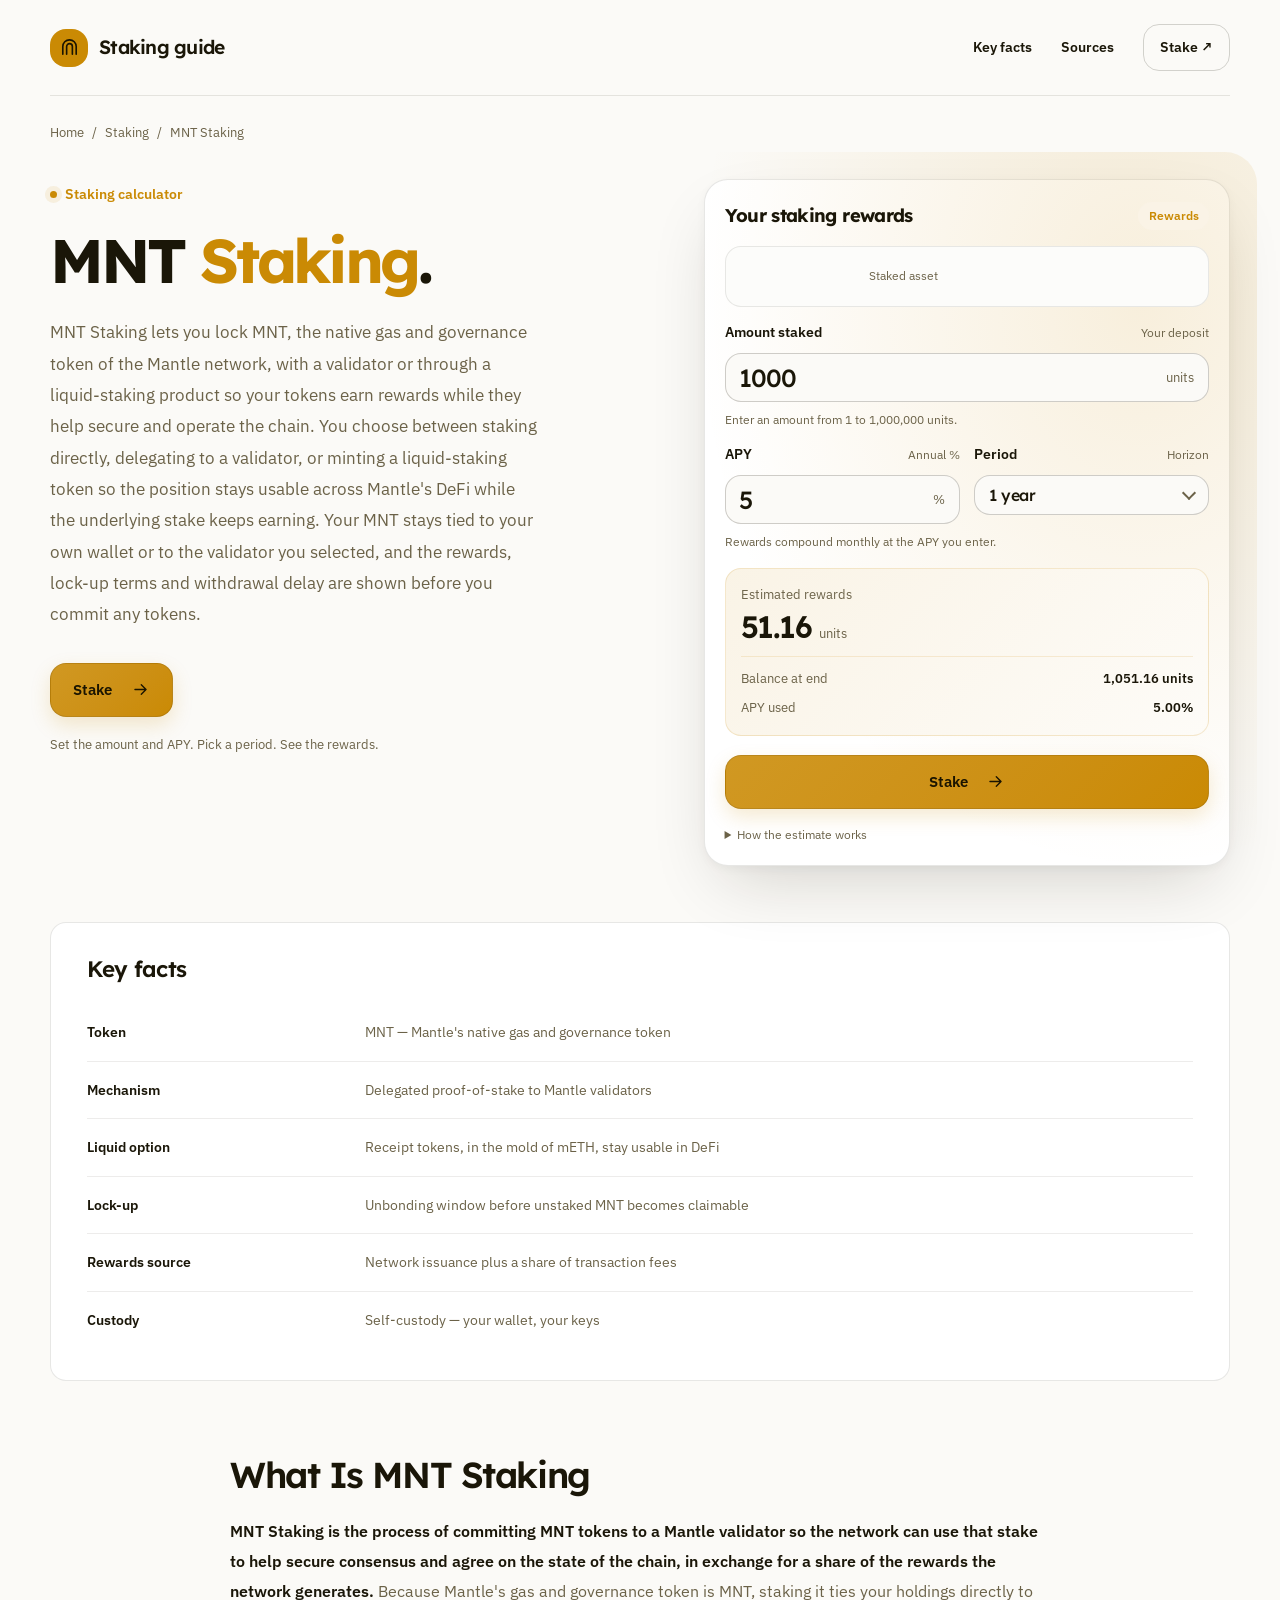
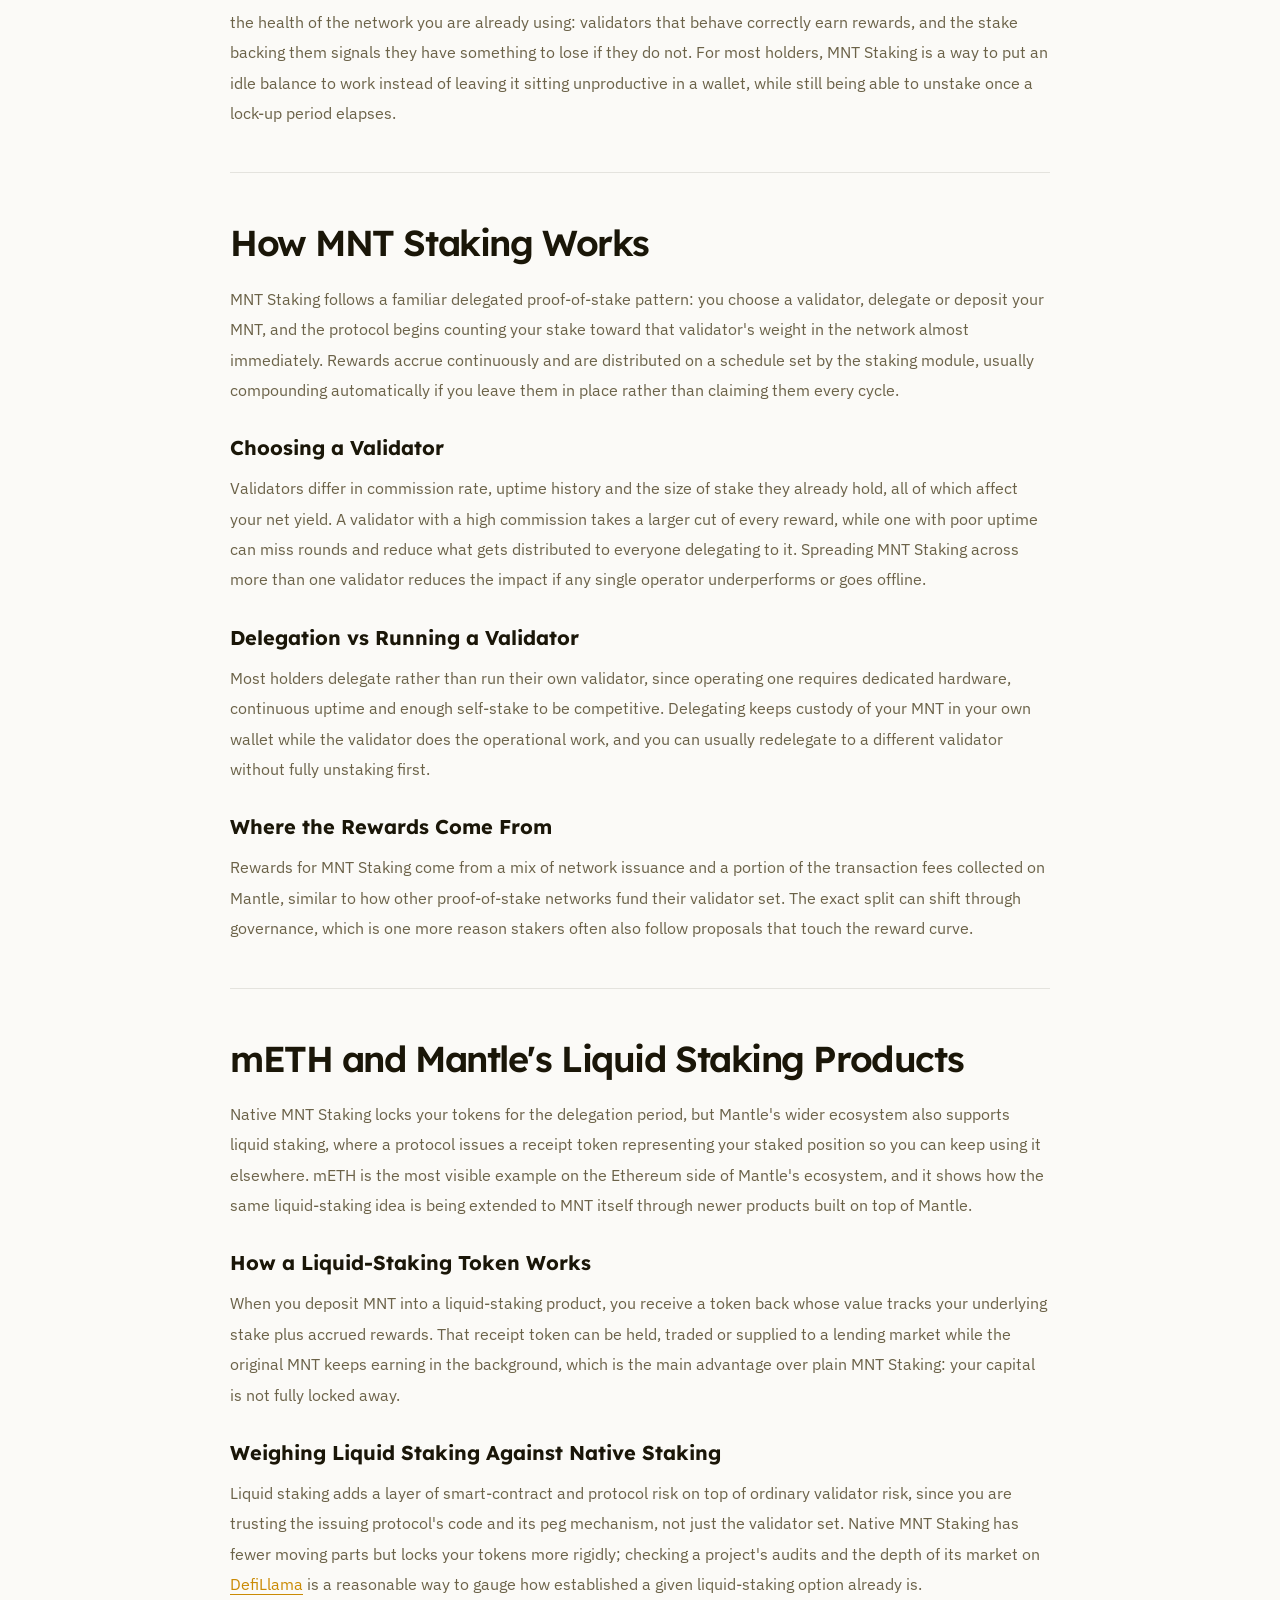
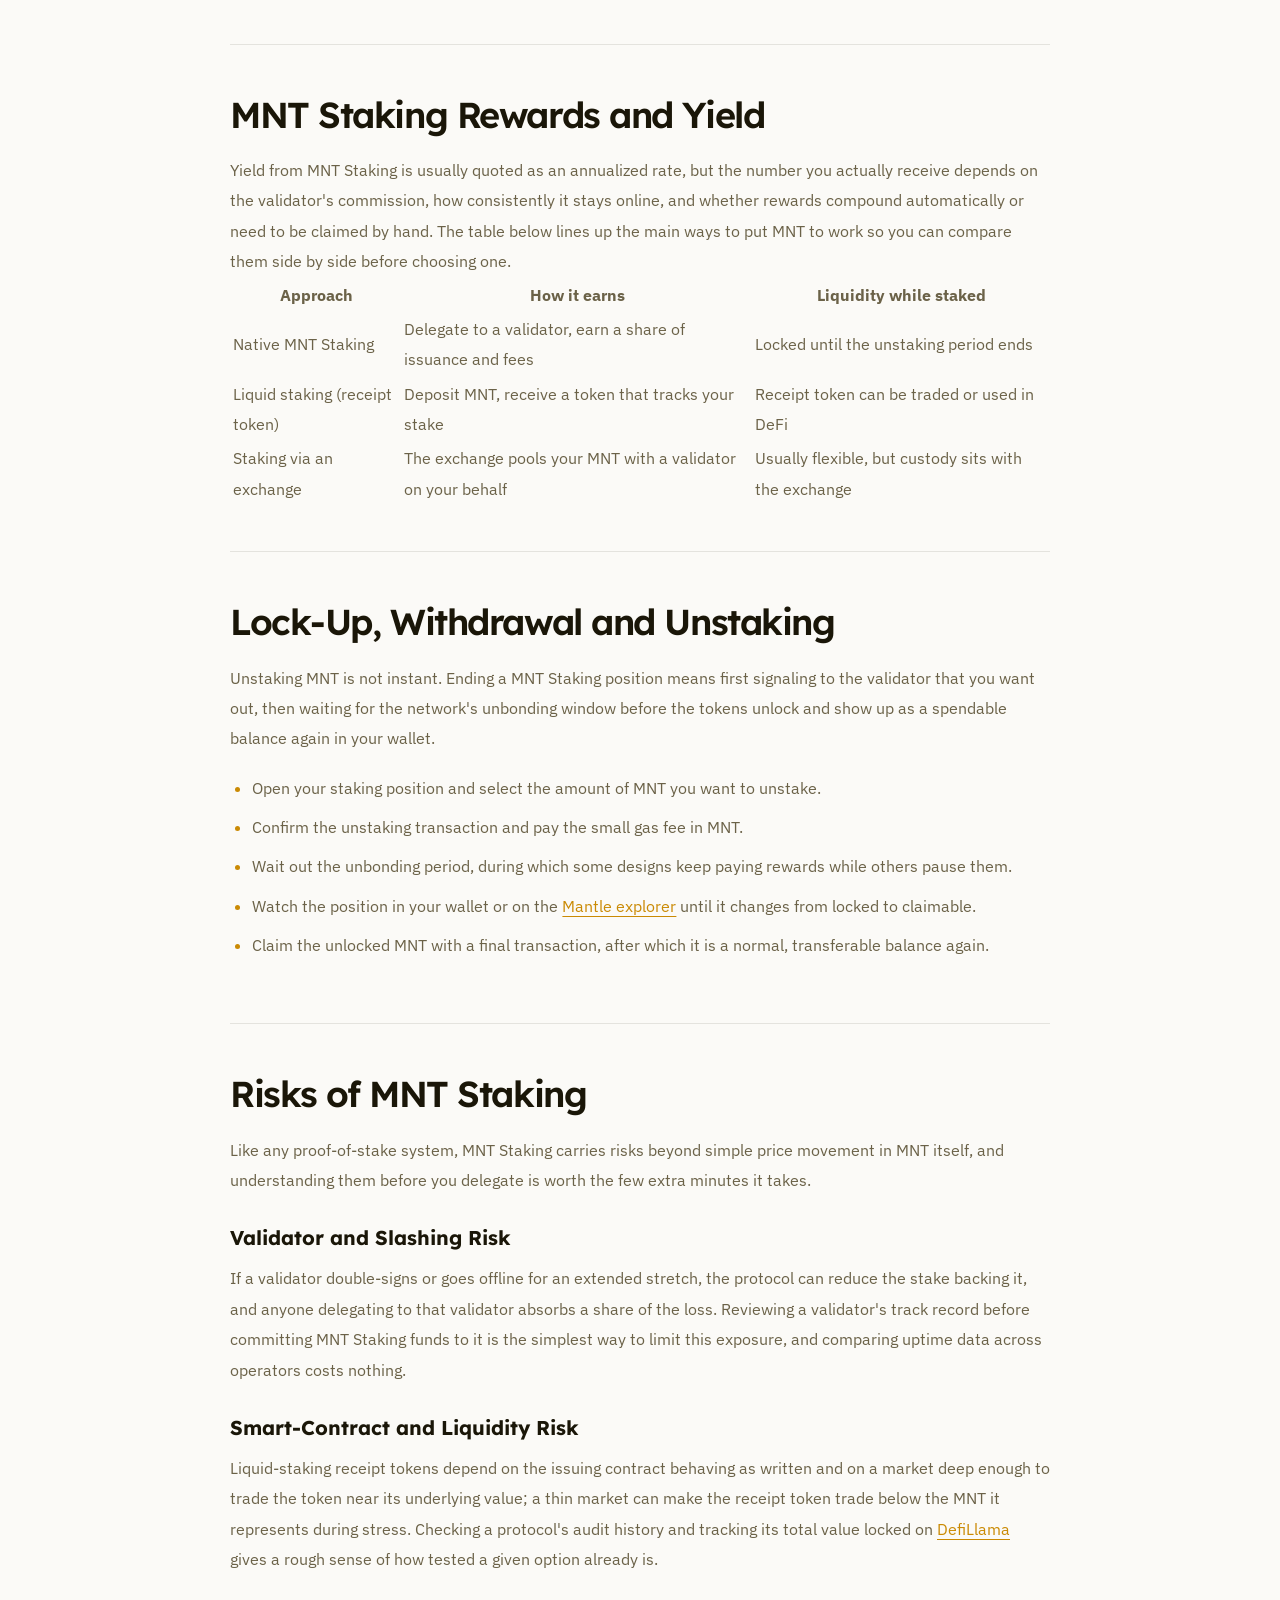
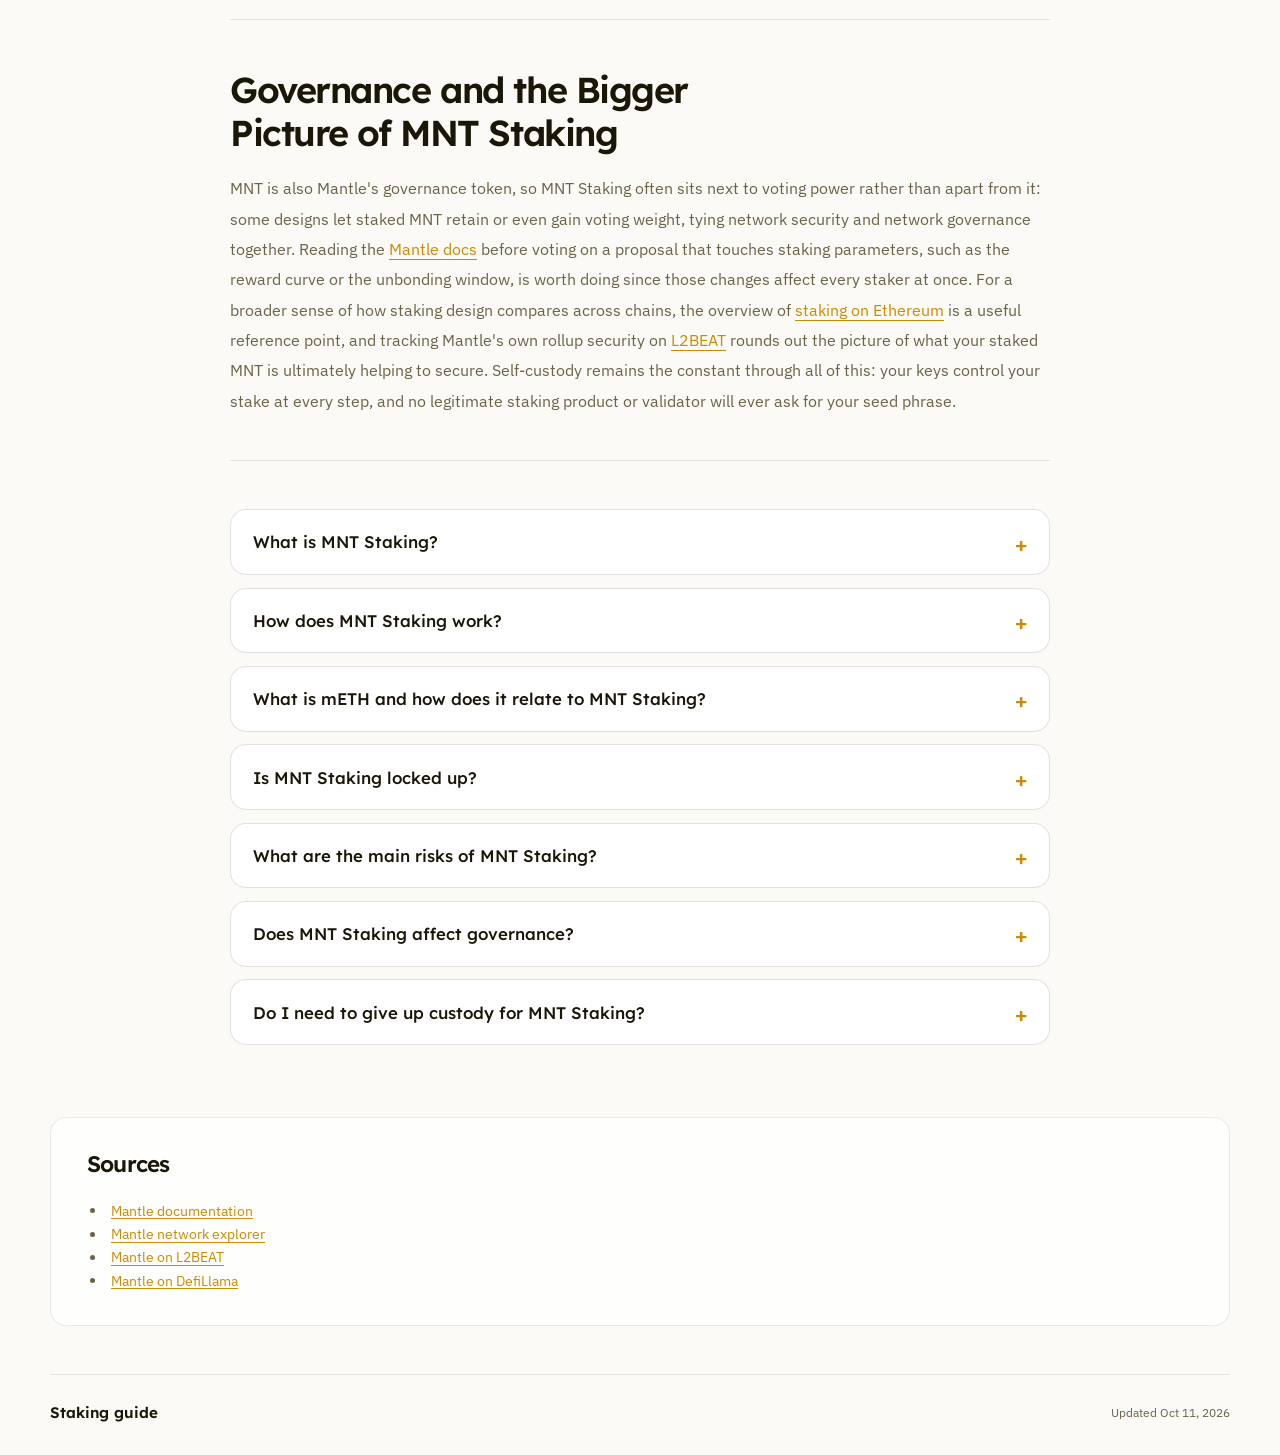
==== commit 5eb7a3ae: "Interactive widget hero (swap/nft/aml/staking)" ====
--- a/index.html
+++ b/index.html
@@ -1,1410 +1,297 @@
 <!doctype html>
 <html lang="en">
 <head>
-<meta charset="utf-8">
-<meta name="viewport" content="width=device-width, initial-scale=1">
-<title>MNT Staking — Earn Yield Securing the Mantle Network</title>
-<meta name="description" content="MNT Staking lets you delegate Mantle's native gas and governance token to a validator and earn rewards while helping secure the network. See how it works, mETH and liquid-staking alternatives, lock-up and withdrawal, and the risks before you stake.">
-<link rel="canonical" href="https://mnt-staking.github.io/">
-<meta property="og:type" content="article">
-<meta property="og:title" content="MNT Staking">
-<meta property="og:url" content="https://mnt-staking.github.io/">
-<meta property="og:image" content="https://mnt-staking.github.io/og.png">
-<meta name="twitter:card" content="summary_large_image">
-<meta name="twitter:title" content="MNT Staking">
+  <meta charset="utf-8">
+  <meta name="viewport" content="width=device-width, initial-scale=1">
+  <title>MNT Staking — Earn Yield Securing the Mantle Network</title>
+  <meta name="description" content="MNT Staking lets you delegate Mantle's native gas and governance token to a validator and earn rewards while helping secure the network. See how it works, mETH and liquid-staking alternatives, lock-up and withdrawal, and the risks before you stake.">
+  <link rel="canonical" href="https://mnt-staking.github.io/">
+  <meta property="og:type" content="website">
+  <meta property="og:title" content="MNT Staking">
+  <meta property="og:description" content="MNT Staking lets you delegate Mantle's native gas and governance token to a validator and earn rewards while helping secure the network. See how it works, mETH and liquid-staking alternatives, lock-up and withdrawal, and the risks before you stake.">
+  <meta property="og:url" content="https://mnt-staking.github.io/">
+  <meta property="og:image" content="https://mnt-staking.github.io/og.png">
+  <meta name="twitter:card" content="summary_large_image">
+  <meta name="twitter:title" content="MNT Staking">
+  <meta name="twitter:description" content="MNT Staking lets you delegate Mantle's native gas and governance token to a validator and earn rewards while helping secure the network. See how it works, mETH and liquid-staking alternatives, lock-up and withdrawal, and the risks before you stake.">
+  <meta name="twitter:image" content="https://mnt-staking.github.io/og.png">
 <link rel="preconnect" href="https://fonts.googleapis.com"><link rel="preconnect" href="https://fonts.gstatic.com" crossorigin><link rel="stylesheet" href="https://fonts.googleapis.com/css2?family=IBM+Plex+Sans:wght@400;500;600;700&family=Lexend:wght@500;600;700&display=swap">
 <script type="application/ld+json">{"@context": "https://schema.org", "@graph": [{"@type": "WebSite", "@id": "https://mnt-staking.github.io/#website", "url": "https://mnt-staking.github.io/", "name": "MNT Staking — Earn Yield Securing the Mantle Network"}, {"@type": "WebPage", "@id": "https://mnt-staking.github.io/#webpage", "url": "https://mnt-staking.github.io/", "name": "MNT Staking — Earn Yield Securing the Mantle Network", "isPartOf": {"@id": "https://mnt-staking.github.io/#website"}, "description": "MNT Staking lets you delegate Mantle's native gas and governance token to a validator and earn rewards while helping secure the network. See how it works, mETH and liquid-staking alternatives, lock-up and withdrawal, and the risks before you stake.", "datePublished": "2026-10-11", "dateModified": "2026-10-11"}, {"@type": "SoftwareApplication", "name": "MNT Staking", "applicationCategory": "FinanceApplication", "operatingSystem": "Web", "offers": {"@type": "Offer", "price": "0", "priceCurrency": "USD"}}, {"@type": "BreadcrumbList", "itemListElement": [{"@type": "ListItem", "position": 1, "name": "Home", "item": "https://mnt-staking.github.io/"}, {"@type": "ListItem", "position": 2, "name": "Staking"}, {"@type": "ListItem", "position": 3, "name": "MNT Staking"}]}, {"@type": "FAQPage", "mainEntity": [{"@type": "Question", "name": "What is MNT Staking?", "acceptedAnswer": {"@type": "Answer", "text": "MNT Staking is delegating or depositing MNT, Mantle's native gas and governance token, to a validator so the network can use that stake to help secure consensus, in exchange for a share of the rewards it generates."}}, {"@type": "Question", "name": "How does MNT Staking work?", "acceptedAnswer": {"@type": "Answer", "text": "You choose a validator, delegate your MNT to it, and the protocol starts counting your stake toward that validator's weight almost immediately. Rewards accrue on a schedule and typically compound unless you claim them."}}, {"@type": "Question", "name": "What is mETH and how does it relate to MNT Staking?", "acceptedAnswer": {"@type": "Answer", "text": "mETH is Mantle's liquid-staking token on the Ethereum side of its ecosystem, and it illustrates the same liquid-staking pattern now extending to MNT itself: a receipt token that tracks your stake while staying usable elsewhere."}}, {"@type": "Question", "name": "Is MNT Staking locked up?", "acceptedAnswer": {"@type": "Answer", "text": "Yes. Ending a native MNT Staking position requires an unbonding period before the tokens unlock and become a normal, transferable balance again; liquid-staking receipt tokens avoid this by trading freely while the underlying stake keeps earning."}}, {"@type": "Question", "name": "What are the main risks of MNT Staking?", "acceptedAnswer": {"@type": "Answer", "text": "Validator slashing or extended downtime can reduce the stake backing a validator, and liquid-staking products add smart-contract and market-depth risk on top of that. Reviewing validator track records and protocol audits limits both."}}, {"@type": "Question", "name": "Does MNT Staking affect governance?", "acceptedAnswer": {"@type": "Answer", "text": "Yes. MNT is Mantle's governance token, and some designs let staked MNT retain or gain voting weight, so a decision to stake can carry voting consequences alongside the yield."}}, {"@type": "Question", "name": "Do I need to give up custody for MNT Staking?", "acceptedAnswer": {"@type": "Answer", "text": "No. Delegating keeps your MNT in your own wallet while the validator does the operational work, and no legitimate validator or staking product will ever ask for your seed phrase."}}]}]}</script>
-<style>
-:root{--bg:#FBFAF7;--surface:#FFFFFF;--text:#1A1608;--muted:#6B6248;--accent:#CA8A04;--accent-ink:#1A1400;--radius:16px;--display:"Lexend";--body:"IBM Plex Sans"}
-*,
-*::before,
-*::after {
-  box-sizing: border-box;
-}
-html {
-  scroll-behavior: smooth;
-  scroll-padding-top: 2rem;
-  background: var(--bg);
-  -webkit-text-size-adjust: 100%;
-}
-body {
-  margin: 0;
-  min-width: 280px;
-  color: var(--text);
-  background: var(--bg);
-  font-family: var(--body);
-  font-size: 1rem;
-  font-weight: 400;
-  line-height: 1.7;
-  -webkit-font-smoothing: antialiased;
-  overflow-wrap: break-word;
-}
-::selection {
-  color: var(--accent-ink);
-  background: var(--accent);
-}
-a {
-  color: var(--accent);
-  text-decoration-thickness: .075em;
-  text-underline-offset: .2em;
-  transition: color .18s ease, background .18s ease, border-color .18s ease;
-}
-a:hover {
-  color: var(--text);
-}
-a:focus-visible,
-summary:focus-visible,
-[tabindex]:focus-visible {
-  outline: 3px solid var(--accent);
-  outline-offset: 5px;
-  border-radius: calc(var(--radius) * .35);
-}
-img,
-svg,
-video {
-  max-width: 100%;
-  vertical-align: middle;
-}
-img,
-video {
-  height: auto;
-}
-h1,
-h2,
-h3,
-h4,
-h5,
-h6 {
-  margin-top: 0;
-  color: var(--text);
-  font-family: var(--display);
-  font-weight: 650;
-  line-height: 1.2;
-  text-wrap: balance;
-}
-p,
-ul,
-ol,
-dl,
-figure,
-blockquote {
-  margin-top: 0;
-}
-[hidden] {
-  display: none !important;
-}
-.c559958 {
-  width: min(100% - 6rem, 1240px);
-  margin-inline: auto;
-}
-.cf8b0eb {
-  position: absolute;
-  z-index: 20;
-  top: 1rem;
-  left: 1rem;
-  padding: .75rem 1.15rem;
-  transform: translateY(-180%);
-  border-radius: var(--radius);
-  color: var(--accent-ink);
-  background: var(--accent);
-  font-weight: 600;
-}
-.cf8b0eb:focus {
-  transform: translateY(0);
-}
-.cb05a2c {
-  position: relative;
-  z-index: 1;
-  border-bottom: 1px solid color-mix(in srgb, var(--text) 10%, var(--bg));
-  background: var(--bg);
-}
-.cd04f02 {
-  display: flex;
-  align-items: center;
-  justify-content: space-between;
-  gap: 2rem;
-  min-height: 88px;
-  padding-block: 1rem;
-}
-.c544b34 {
-  display: inline-flex;
-  align-items: center;
-  gap: .75rem;
-  color: var(--text);
-  font-family: var(--display);
-  font-size: 1.2rem;
-  font-weight: 650;
-  letter-spacing: -.04em;
-}
-.ca7747e {
-  display: grid;
-  place-items: center;
-  width: 34px;
-  height: 34px;
-  border: 1px solid color-mix(in srgb, var(--accent) 30%, var(--surface));
-  border-radius: calc(var(--radius) * .55);
-  color: var(--accent);
-  background: color-mix(in srgb, var(--accent) 8%, var(--surface));
-}
-.ca7747e svg {
-  width: 19px;
-  height: 19px;
-  fill: none;
-  stroke: var(--accent);
-  stroke-width: 1.6;
-  stroke-linecap: round;
-  stroke-linejoin: round;
-}
-.c88ed06 {
-  display: inline-flex;
-  align-items: center;
-  gap: .8rem;
-  padding: .5rem 0;
-  color: var(--text);
-  font-size: .9rem;
-  font-weight: 600;
-  text-decoration: none;
-}
-.c88ed06:hover {
-  color: var(--accent);
-}
-.cb6338f {
-  position: relative;
-  isolation: isolate;
-  overflow: hidden;
-  border-bottom: 1px solid color-mix(in srgb, var(--accent) 15%, var(--bg));
-  background:
-    radial-gradient(ellipse at 95% 12%, color-mix(in srgb, var(--accent) 14%, transparent), color-mix(in srgb, var(--accent) 0%, transparent) 62%),
-    linear-gradient(130deg, var(--surface), color-mix(in srgb, var(--accent) 5%, var(--bg)) 70%, var(--bg));
-}
-.cb6338f::after {
-  content: "";
-  position: absolute;
-  z-index: -1;
-  width: 520px;
-  height: 520px;
-  right: -240px;
-  bottom: -310px;
-  border: 1px solid color-mix(in srgb, var(--accent) 15%, transparent);
-  border-radius: 50%;
-  box-shadow: 0 0 0 65px color-mix(in srgb, var(--accent) 3%, transparent), 0 0 0 130px color-mix(in srgb, var(--accent) 2%, transparent);
-  pointer-events: none;
-}
-.cf9ad86 {
-  padding-block: 1.2rem 3rem;
-}
-.ca2813f {
-  margin-bottom: 1.6rem;
-  color: var(--muted);
-  font-size: .8rem;
-  line-height: 1.6;
-}
-.c0ddcf6 {
-  display: inline;
-  color: var(--muted);
-  font-family: var(--body);
-  font-size: inherit;
-  text-decoration: none;
-}
-.c0ddcf6 a,
-a.c0ddcf6 {
-  color: var(--muted);
-  text-decoration: none;
-}
-.c0ddcf6 a:hover,
-a.c0ddcf6:hover {
-  color: var(--accent);
-  text-decoration: underline;
-}
-.ca2813f ol,
-.ca2813f ul,
-ol.c0ddcf6,
-ul.c0ddcf6 {
-  display: flex;
-  align-items: center;
-  flex-wrap: wrap;
-  gap: .45rem .7rem;
-  padding: 0;
-  margin: 0;
-  list-style: none;
-}
-.ca2813f li {
-  display: inline;
-}
-.ca2813f [aria-current="page"] {
-  color: var(--text);
-}
-.c0ca737 {
-  display: flex;
-  align-items: center;
-  flex-wrap: wrap;
-  gap: .8rem;
-  margin-bottom: 1.35rem;
-  color: var(--accent);
-  font-size: .875rem;
-  font-weight: 600;
-}
-.c4ccb03 {
-  padding-block: .3rem;
-}
-.ccd5350 {
-  display: inline-flex;
-  align-items: center;
-  justify-content: center;
-  min-height: 36px;
-  max-width: 180px;
-  padding: .4rem .65rem;
-  border: 1px solid color-mix(in srgb, var(--text) 9%, var(--surface));
-  border-radius: calc(var(--radius) * .6);
-  background: var(--surface);
-  box-shadow: 0 3px 10px color-mix(in srgb, var(--text) 4%, transparent);
-  color: var(--text);
-  font-size: .8rem;
-  line-height: 1;
-}
-.ccd5350:empty {
-  display: none;
-}
-.ccd5350 img,
-.ccd5350 svg {
-  display: block;
-  width: auto;
-  max-width: 148px;
-  height: 24px;
-  object-fit: contain;
-}
-.cb6338f h1 {
-  max-width: 1050px;
-  margin: 0 0 1.5rem;
-  font-family: var(--display);
-  font-size: clamp(2.7rem, 5.7vw, 5.1rem);
-  font-weight: 600;
-  line-height: 1.06;
-  letter-spacing: -.055em;
-  overflow-wrap: anywhere;
-}
-.cb6338f h1 em {
-  color: var(--accent);
-  font-style: normal;
-}
-.cb6338f h1 a {
-  color: inherit;
-}
-.cff98fb {
-  max-width: 760px;
-  margin: 0 0 2.1rem;
-  color: var(--muted);
-  font-size: clamp(1.05rem, 1.6vw, 1.22rem);
-  line-height: 1.75;
-  text-wrap: pretty;
-}
-.c1fb9de {
-  display: inline-flex;
-  align-items: center;
-  justify-content: center;
-  gap: 1.7rem;
-  min-height: 54px;
-  padding: .85rem 1.35rem;
-  border: 1px solid var(--accent);
-  border-radius: var(--radius);
-  color: var(--accent-ink);
-  background: var(--accent);
-  box-shadow: 0 6px 18px color-mix(in srgb, var(--accent) 18%, transparent);
-  font-family: var(--body);
-  font-size: .95rem;
-  font-weight: 650;
-  line-height: 1.4;
-  text-decoration: none;
-  transition: background .2s ease, box-shadow .2s ease, transform .2s ease;
-}
-.c1fb9de:hover {
-  color: var(--accent-ink);
-  background: color-mix(in srgb, var(--accent) 92%, var(--text));
-  box-shadow: 0 9px 24px color-mix(in srgb, var(--accent) 24%, transparent);
-  transform: translateY(-2px);
-}
-.c7258ce {
-  font-family: var(--body);
-  font-size: 1.25em;
-  line-height: 1;
-}
-.c304e8a {
-  display: grid;
-  grid-template-columns: minmax(0, 1.05fr) minmax(0, 0.82fr);
-  gap: clamp(2rem, 4vw, 3.75rem);
-  align-items: start;
-}
-.c78eef8 {
-  min-width: 0;
-}
-.c78eef8 .cff98fb {
-  margin-bottom: 1.6rem;
-}
-.cbedd6d {
-  position: relative;
-  min-width: 0;
-  display: flex;
-  flex-direction: column;
-  padding: clamp(1.15rem, 2vw, 1.65rem);
-  border: 1px solid color-mix(in srgb, var(--accent) 20%, var(--surface));
-  border-radius: calc(var(--radius) * 1.4);
-  background: linear-gradient(158deg, color-mix(in srgb, var(--accent) 8%, var(--surface)), var(--surface) 46%);
-  box-shadow: 0 22px 60px -26px color-mix(in srgb, var(--text) 24%, transparent), 0 3px 12px -6px color-mix(in srgb, var(--accent) 14%, transparent);
-}
-.cbedd6d::before {
-  content: "";
-  position: absolute;
-  inset: -1px 14% auto;
-  height: 2px;
-  background: linear-gradient(90deg, transparent, color-mix(in srgb, var(--accent) 60%, transparent), transparent);
-}
-.c768379 {
-  display: flex;
-  align-items: center;
-  justify-content: space-between;
-  flex-wrap: wrap;
-  gap: 0.6rem 1rem;
-  margin-bottom: 1rem;
-}
-.c768379 h2 {
-  margin: 0;
-  font-family: var(--display);
-  font-size: 1.15rem;
-  font-weight: 650;
-  letter-spacing: -0.03em;
-}
-.c038ec9 {
-  display: inline-flex;
-  align-items: center;
-  max-width: 100%;
-  padding: 0.28rem 0.62rem;
-  border: 1px solid color-mix(in srgb, var(--accent) 18%, transparent);
-  border-radius: 999px;
-  background: color-mix(in srgb, var(--accent) 8%, var(--surface));
-  color: var(--accent);
-  font-size: 0.72rem;
-  font-weight: 600;
-  overflow-wrap: anywhere;
-}
-.c2c08e1 .c9e0ac0 {
-  width: 100%;
-  border-collapse: collapse;
-  font-size: 0.85rem;
-}
-.c2c08e1 .c9e0ac0 th,
-.c2c08e1 .c9e0ac0 td {
-  padding: 0.58rem 0;
-  border-bottom: 1px solid color-mix(in srgb, var(--text) 10%, transparent);
-  vertical-align: top;
-  text-align: left;
-  overflow-wrap: anywhere;
-}
-.c2c08e1 .c9e0ac0 tr:last-child th,
-.c2c08e1 .c9e0ac0 tr:last-child td {
-  border-bottom: 0;
-}
-.c2c08e1 .c9e0ac0 th {
-  width: 38%;
-  padding-right: 0.9rem;
-  color: var(--muted);
-  font-weight: 500;
-}
-.c2c08e1 .c9e0ac0 td {
-  color: var(--text);
-  font-weight: 550;
-}
-.cd356c3 {
-  margin-top: 1.15rem;
-  width: 100%;
-}
-@media (max-width: 920px) {
-  .c304e8a {
-    grid-template-columns: minmax(0, 1fr);
-    gap: 2rem;
-  }
-  .cbedd6d {
-    width: 100%;
-    max-width: 560px;
-  }
-}
-.summary-strip {
-  display: grid;
-  grid-template-columns: repeat(4, minmax(0, 1fr));
-  gap: 1rem;
-  margin-block: 1.5rem 4.5rem;
-}
-.summary-item {
-  min-width: 0;
-  padding: 1.2rem 1.35rem;
-  border: 1px solid color-mix(in srgb, var(--text) 9%, var(--surface));
-  border-radius: var(--radius);
-  background: var(--surface);
-  box-shadow: 0 3px 12px color-mix(in srgb, var(--text) 3%, transparent);
-}
-.summary-item strong {
-  display: block;
-  margin-bottom: .2rem;
-  color: var(--text);
-  font-family: var(--display);
-  font-size: 1rem;
-  font-weight: 600;
-  line-height: 1.4;
-  letter-spacing: -.02em;
-}
-.summary-item span {
-  display: block;
-  color: var(--muted);
-  font-size: .8rem;
-  line-height: 1.5;
-}
-.c289794 {
-  display: grid;
-  grid-template-columns: 235px minmax(0, 1fr);
-  align-items: start;
-  gap: clamp(2.5rem, 5vw, 5rem);
-  padding-bottom: 4.5rem;
-}
-.c7210ea {
-  position: sticky;
-  top: 2rem;
-  min-width: 0;
-  max-height: calc(100dvh - 4rem);
-  overflow-y: auto;
-  overscroll-behavior: contain;
-  scrollbar-width: thin;
-  scrollbar-color: color-mix(in srgb, var(--muted) 35%, var(--surface)) var(--surface);
-  padding: .3rem .75rem 1rem .25rem;
-}
-.c8514da {
-  margin: 0 0 1.1rem;
-  color: var(--text);
-  font-family: var(--display);
-  font-size: .95rem;
-  font-weight: 650;
-  letter-spacing: -.02em;
-}
-.ce37374 {
-  display: grid;
-  gap: .3rem;
-  margin: 0;
-  padding: 0;
-  list-style: none;
-}
-.ce37374 li {
-  min-width: 0;
-  margin: 0;
-  padding: 0;
-}
-.cfec68f {
-  position: relative;
-  display: block;
-  padding: .7rem .9rem .7rem 1.1rem;
-  border-inline-start: 2px solid color-mix(in srgb, var(--muted) 18%, var(--bg));
-  border-radius: 0 calc(var(--radius) * .55) calc(var(--radius) * .55) 0;
-  color: var(--muted);
-  font-family: var(--body);
-  font-size: .85rem;
-  font-weight: 450;
-  line-height: 1.5;
-  text-decoration: none;
-  overflow-wrap: anywhere;
-}
-.cfec68f:hover {
-  border-inline-start-color: color-mix(in srgb, var(--accent) 45%, var(--bg));
-  color: var(--text);
-  background: color-mix(in srgb, var(--accent) 5%, var(--bg));
-}
-.cfec68f[aria-current="location"] {
-  border-inline-start-color: var(--accent);
-  color: var(--accent);
-  background: color-mix(in srgb, var(--accent) 9%, var(--bg));
-  font-weight: 650;
-}
-.c0f315d {
-  margin: 1.65rem 0 0;
-  padding: 1.2rem 0 0;
-  border-top: 1px solid color-mix(in srgb, var(--text) 10%, var(--bg));
-  color: var(--muted);
-  font-size: .78rem;
-  line-height: 1.65;
-}
-.cf4308f {
-  min-width: 0;
-}
-.facts-panel {
-  padding: clamp(1.3rem, 3vw, 2.3rem);
-  margin-bottom: 3.75rem;
-  border: 1px solid color-mix(in srgb, var(--accent) 18%, var(--surface));
-  border-top: 3px solid var(--accent);
-  border-radius: var(--radius);
-  background: var(--surface);
-  box-shadow: 0 10px 35px color-mix(in srgb, var(--text) 5%, transparent);
-  scroll-margin-top: 2rem;
-}
-.panel-heading {
-  display: flex;
-  align-items: baseline;
-  flex-wrap: wrap;
-  gap: .5rem 1.5rem;
-  justify-content: space-between;
-  margin-bottom: 1.4rem;
-}
-.panel-heading h2 {
-  margin: 0;
-  font-size: clamp(1.45rem, 2.3vw, 1.85rem);
-  letter-spacing: -.04em;
-}
-.panel-heading p {
-  margin: 0;
-  color: var(--muted);
-  font-size: .8rem;
-}
-.facts-content {
-  min-width: 0;
-  overflow-x: auto;
-  scrollbar-width: thin;
-  scrollbar-color: var(--muted) var(--surface);
-}
-.c9e0ac0 {
-  width: 100%;
-  border-collapse: collapse;
-  color: var(--text);
-  font-family: var(--body);
-  font-size: .925rem;
-  line-height: 1.6;
-  text-align: left;
-}
-.c9e0ac0 caption {
-  padding: 0 0 1rem;
-  color: var(--muted);
-  font-size: .85rem;
-  text-align: left;
-}
-.c9e0ac0 th,
-.c9e0ac0 td {
-  padding: 1.05rem .85rem;
-  border-bottom: 1px solid color-mix(in srgb, var(--text) 9%, var(--surface));
-  vertical-align: top;
-  overflow-wrap: anywhere;
-}
-.c9e0ac0 th {
-  width: 37%;
-  color: var(--muted);
-  font-weight: 500;
-}
-.c9e0ac0 thead th {
-  color: var(--text);
-  background: color-mix(in srgb, var(--accent) 5%, var(--surface));
-  font-weight: 650;
-}
-.c9e0ac0 td {
-  font-weight: 550;
-}
-.c9e0ac0 tr > :first-child {
-  padding-left: 0;
-}
-.c9e0ac0 tr > :last-child {
-  padding-right: 0;
-}
-.c9e0ac0 tbody:last-child tr:last-child > *,
-.c9e0ac0 > tr:last-child > * {
-  border-bottom: 0;
-}
-.c9e0ac0 td p:last-child,
-.c9e0ac0 th p:last-child {
-  margin-bottom: 0;
-}
-.cc3cfa8 {
-  min-width: 0;
-}
-.cdd745c {
-  min-width: 0;
-  margin: 0 0 3.4rem;
-  scroll-margin-top: 2rem;
-}
-.cdd745c + .cdd745c {
-  padding-top: 2.8rem;
-  border-top: 1px solid color-mix(in srgb, var(--text) 11%, var(--bg));
-}
-.c9b1816 {
-  margin: 0 0 1.25rem;
-  color: var(--text);
-  font-family: var(--display);
-  font-size: clamp(1.65rem, 2.8vw, 2.35rem);
-  font-weight: 600;
-  line-height: 1.22;
-  letter-spacing: -.045em;
-}
-.c827d9b {
-  color: var(--text);
-  font-family: var(--body);
-  font-size: 1rem;
-  line-height: 1.85;
-  overflow-wrap: anywhere;
-}
-.c827d9b > :last-child {
-  margin-bottom: 0;
-}
-.c827d9b p {
-  margin: 0 0 1.3rem;
-  text-wrap: pretty;
-}
-.c827d9b h3 {
-  margin: 2rem 0 .9rem;
-  font-size: clamp(1.2rem, 2vw, 1.45rem);
-  font-weight: 600;
-  line-height: 1.35;
-  letter-spacing: -.025em;
-}
-.c827d9b h4,
-.c827d9b h5,
-.c827d9b h6 {
-  margin: 1.6rem 0 .75rem;
-  font-size: 1.075rem;
-  line-height: 1.4;
-}
-.c827d9b h3:first-child,
-.c827d9b h4:first-child {
-  margin-top: 0;
-}
-.c827d9b strong,
-.ceb237d strong {
-  color: var(--text);
-  font-weight: 650;
-}
-.c827d9b ul,
-.c827d9b ol,
-.ceb237d ul,
-.ceb237d ol {
-  margin: 1.2rem 0 1.6rem;
-  padding-left: 1.5rem;
-}
-.c827d9b li,
-.ceb237d li {
-  padding-left: .4rem;
-  margin-block: .55rem;
-}
-.c827d9b li::marker,
-.ceb237d li::marker {
-  color: var(--accent);
-  font-weight: 600;
-}
-.c827d9b li > ul,
-.c827d9b li > ol {
-  margin-block: .5rem;
-}
-.c827d9b li p {
-  margin-bottom: .6rem;
-}
-.c827d9b blockquote {
-  margin: 1.8rem 0;
-  padding: 1.3rem 1.5rem;
-  border-inline-start: 3px solid var(--accent);
-  border-radius: 0 var(--radius) var(--radius) 0;
-  background: color-mix(in srgb, var(--accent) 6%, var(--surface));
-  color: var(--text);
-  font-size: 1.05rem;
-}
-.c827d9b blockquote > :last-child {
-  margin-bottom: 0;
-}
-.c827d9b blockquote cite {
-  display: block;
-  margin-top: .9rem;
-  color: var(--muted);
-  font-size: .85rem;
-  font-style: normal;
-}
-.c827d9b table {
-  display: block;
-  width: 100%;
-  max-width: 100%;
-  margin: 1.7rem 0;
-  overflow-x: auto;
-  border: 1px solid color-mix(in srgb, var(--text) 12%, var(--surface));
-  border-radius: var(--radius);
-  border-spacing: 0;
-  background: var(--surface);
-  font-family: var(--body);
-  font-size: .875rem;
-  line-height: 1.65;
-  text-align: left;
-  scrollbar-width: thin;
-  scrollbar-color: var(--muted) var(--surface);
-}
-.c827d9b table caption {
-  padding: .9rem 1rem;
-  color: var(--muted);
-  font-size: .82rem;
-  text-align: left;
-}
-.c827d9b th,
-.c827d9b td {
-  min-width: 125px;
-  padding: 1rem 1.15rem;
-  border-bottom: 1px solid color-mix(in srgb, var(--text) 9%, var(--surface));
-  vertical-align: top;
-}
-.c827d9b th {
-  color: var(--text);
-  background: color-mix(in srgb, var(--accent) 7%, var(--surface));
-  font-weight: 650;
-}
-.c827d9b tbody tr:nth-child(even) {
-  background: color-mix(in srgb, var(--text) 2%, var(--surface));
-}
-.c827d9b tbody:last-child tr:last-child > * {
-  border-bottom: 0;
-}
-.c827d9b td > :last-child,
-.c827d9b th > :last-child {
-  margin-bottom: 0;
-}
-.c827d9b figure {
-  margin: 1.8rem 0;
-}
-.c827d9b figure img {
-  display: block;
-  border-radius: var(--radius);
-}
-.c827d9b figcaption {
-  margin-top: .7rem;
-  color: var(--muted);
-  font-size: .8rem;
-  line-height: 1.6;
-}
-.c827d9b code,
-.ceb237d code {
-  padding: .1em .35em;
-  border-radius: calc(var(--radius) * .25);
-  background: color-mix(in srgb, var(--accent) 7%, var(--surface));
-  color: var(--text);
-  font-family: var(--body);
-  font-size: .9em;
-}
-.c827d9b pre {
-  overflow-x: auto;
-  padding: 1.2rem;
-  border: 1px solid color-mix(in srgb, var(--text) 10%, var(--surface));
-  border-radius: var(--radius);
-  background: var(--surface);
-  color: var(--text);
-  font-family: var(--body);
-  font-size: .875rem;
-  line-height: 1.7;
-}
-.c827d9b pre code {
-  padding: 0;
-  background: var(--surface);
-}
-.c827d9b hr {
-  margin: 2rem 0;
-  border: 0;
-  border-top: 1px solid color-mix(in srgb, var(--text) 12%, var(--bg));
-}
-.c827d9b dt {
-  margin-top: 1.1rem;
-  color: var(--text);
-  font-weight: 650;
-}
-.c827d9b dd {
-  margin: .4rem 0 1rem;
-  color: var(--muted);
-}
-.c59b525 {
-  padding-top: 2.75rem;
-  border-top: 1px solid color-mix(in srgb, var(--text) 11%, var(--bg));
-  scroll-margin-top: 2rem;
-}
-.c59b525 > .c9b1816 {
-  margin-bottom: 1.65rem;
-}
-.c727cd0 {
-  margin: 0 0 .8rem;
-  border: 1px solid color-mix(in srgb, var(--text) 11%, var(--surface));
-  border-radius: var(--radius);
-  background: var(--surface);
-  box-shadow: 0 3px 12px color-mix(in srgb, var(--text) 3%, transparent);
-  overflow: clip;
-  transition: border-color .2s ease, box-shadow .2s ease;
-}
-.c727cd0:hover {
-  border-color: color-mix(in srgb, var(--accent) 35%, var(--surface));
-}
-.c727cd0[open] {
-  border-color: color-mix(in srgb, var(--accent) 35%, var(--surface));
-  box-shadow: 0 6px 20px color-mix(in srgb, var(--text) 4%, transparent);
-}
-.c275b10 {
-  position: relative;
-  display: block;
-  padding: 1.35rem 3.8rem 1.35rem 1.4rem;
-  color: var(--text);
-  font-family: var(--display);
-  font-size: 1.025rem;
-  font-weight: 600;
-  line-height: 1.5;
-  letter-spacing: -.015em;
-  list-style: none;
-  cursor: pointer;
-}
-.c275b10::-webkit-details-marker {
-  display: none;
-}
-.c275b10::after {
-  content: "+";
-  position: absolute;
-  top: 1.3rem;
-  right: 1.35rem;
-  display: grid;
-  place-items: center;
-  width: 25px;
-  height: 25px;
-  border-radius: 50%;
-  background: color-mix(in srgb, var(--accent) 9%, var(--surface));
-  color: var(--accent);
-  font-family: var(--body);
-  font-size: 1.15rem;
-  font-weight: 400;
-  line-height: 1;
-}
-.c727cd0[open] > .c275b10::after {
-  content: "−";
-}
-.c727cd0 > .c275b10:focus-visible {
-  outline-offset: -5px;
-}
-.ceb237d {
-  padding: 0 1.4rem 1.45rem;
-  color: var(--muted);
-  font-family: var(--body);
-  font-size: .95rem;
-  line-height: 1.8;
-}
-.ceb237d > :first-child {
-  margin-top: 0;
-}
-.ceb237d > :last-child {
-  margin-bottom: 0;
-}
-.ceb237d p {
-  margin-bottom: 1rem;
-}
-.c27a738 {
-  padding-block: 3rem 3.6rem;
-  border-top: 1px solid color-mix(in srgb, var(--text) 10%, var(--bg));
-  background: color-mix(in srgb, var(--surface) 70%, var(--bg));
-  scroll-margin-top: 2rem;
-}
-.c0cf136 {
-  display: grid;
-  grid-template-columns: 235px minmax(0, 1fr);
-  gap: clamp(2.5rem, 5vw, 5rem);
-}
-.c123fd3 h2 {
-  margin-bottom: .7rem;
-  font-size: 1.4rem;
-  letter-spacing: -.035em;
-}
-.c123fd3 p {
-  margin: 0;
-  color: var(--muted);
-  font-size: .85rem;
-  line-height: 1.7;
-}
-.c274331 {
-  min-width: 0;
-}
-.c1d512d {
-  display: grid;
-  gap: .7rem;
-  margin: 0;
-  padding: 0;
-  list-style: none;
-  font-family: var(--body);
-}
-.c60e88a {
-  display: block;
-  min-width: 0;
-  padding: 1rem 1.2rem;
-  border: 1px solid color-mix(in srgb, var(--text) 9%, var(--surface));
-  border-radius: calc(var(--radius) * .75);
-  background: var(--surface);
-  color: var(--muted);
-  font-family: var(--body);
-  font-size: .875rem;
-  line-height: 1.7;
-  overflow-wrap: anywhere;
-}
-.c60e88a a,
-a.c60e88a {
-  color: var(--text);
-  text-decoration-color: color-mix(in srgb, var(--accent) 35%, var(--surface));
-  text-underline-offset: .25em;
-}
-.c60e88a a:hover,
-a.c60e88a:hover {
-  color: var(--accent);
-  text-decoration-color: var(--accent);
-}
-.c60e88a p {
-  margin: .4rem 0 0;
-}
-.c60e88a small {
-  color: var(--muted);
-  font-size: .8rem;
-}
-.cca1c12 {
-  border-top: 1px solid color-mix(in srgb, var(--text) 10%, var(--bg));
-  background: var(--bg);
-}
-.cbf7996 {
-  display: flex;
-  align-items: center;
-  justify-content: space-between;
-  flex-wrap: wrap;
-  gap: 1rem 2rem;
-  min-height: 100px;
-  padding-block: 1.5rem;
-}
-.ccb94a3 {
-  color: var(--text);
-  font-family: var(--display);
-  font-size: 1rem;
-  font-weight: 600;
-  letter-spacing: -.025em;
-}
-.c0dfb73 {
-  margin: 0;
-  color: var(--muted);
-  font-size: .8rem;
-}
-.c0dfb73 span {
-  color: var(--text);
-}
-@media (min-width: 1500px) {
-  .cf9ad86 {
-    padding-bottom: 6rem;
-  }
-  .ca2813f {
-    margin-bottom: 4.5rem;
-  }
-  .c289794 {
-    gap: 5.5rem;
-  }
-  .c0cf136 {
-    gap: 5.5rem;
-  }
-}
-@media (max-width: 1050px) {
-  .c559958 {
-    width: calc(100% - 3rem);
-  }
-  .c289794,
-  .c0cf136 {
-    grid-template-columns: 190px minmax(0, 1fr);
-    gap: 2.25rem;
-  }
-  .summary-strip {
-    gap: .75rem;
-  }
-  .summary-item {
-    padding: 1rem;
-  }
-  .cfec68f {
-    font-size: .8rem;
-  }
-}
-@media (max-width: 760px) {
-  html {
-    scroll-padding-top: 1rem;
-  }
-  .cd04f02 {
-    min-height: 72px;
-  }
-  .cf9ad86 {
-    padding-block: 1.25rem 3.25rem;
-  }
-  .ca2813f {
-    margin-bottom: 2.6rem;
-  }
-  .cb6338f h1 {
-    max-width: 100%;
-    font-size: clamp(2.45rem, 7.4vw, 3.6rem);
-    letter-spacing: -.045em;
-  }
-  .cff98fb {
-    font-size: 1.05rem;
-  }
-  .summary-strip {
-    grid-template-columns: repeat(2, minmax(0, 1fr));
-    margin-block: 1.2rem 2.5rem;
-  }
-  .c289794 {
-    grid-template-columns: minmax(0, 1fr);
-    gap: 2.3rem;
-    padding-bottom: 3rem;
-  }
-  .c7210ea {
-    position: static;
-    max-height: none;
-    padding: 1.2rem;
-    border: 1px solid color-mix(in srgb, var(--text) 10%, var(--surface));
-    border-radius: var(--radius);
-    background: var(--surface);
-  }
-  .c8514da {
-    margin-bottom: .8rem;
-  }
-  .ce37374 {
-    grid-template-columns: repeat(2, minmax(0, 1fr));
-    gap: .4rem .8rem;
-  }
-  .cfec68f {
-    height: 100%;
-    padding-block: .7rem;
-    font-size: .825rem;
-  }
-  .c0f315d {
-    display: none;
-  }
-  .facts-panel {
-    margin-bottom: 2.5rem;
-  }
-  .cdd745c {
-    margin-bottom: 2.6rem;
-  }
-  .cdd745c + .cdd745c {
-    padding-top: 2.2rem;
-  }
-  .c0cf136 {
-    grid-template-columns: minmax(0, 1fr);
-    gap: 1.5rem;
-  }
-  .c27a738 {
-    padding-block: 2.5rem;
-  }
-  .cdd745c,
-  .facts-panel,
-  .c59b525,
-  .c27a738 {
-    scroll-margin-top: 1rem;
-  }
-}
-@media (max-width: 440px) {
-  .c559958 {
-    width: calc(100% - 2rem);
-  }
-  .cd04f02 {
-    gap: 1rem;
-  }
-  .c544b34 {
-    gap: .5rem;
-    font-size: 1.05rem;
-  }
-  .c88ed06 {
-    gap: .45rem;
-    font-size: .8rem;
-  }
-  .c0ca737 {
-    gap: .65rem;
-    margin-bottom: 1.1rem;
-  }
-  .cb6338f h1 {
-    font-size: 2.5rem;
-  }
-  .c1fb9de {
-    width: 100%;
-    justify-content: space-between;
-  }
-  .summary-item {
-    padding: .9rem;
-  }
-  .summary-item strong {
-    font-size: .9rem;
-  }
-  .summary-item span {
-    font-size: .75rem;
-  }
-  .ce37374 {
-    grid-template-columns: minmax(0, 1fr);
-  }
-  .facts-panel {
-    padding: 1.15rem;
-  }
-  .c9e0ac0 {
-    font-size: .85rem;
-  }
-  .c9e0ac0 th,
-  .c9e0ac0 td {
-    padding-block: .9rem;
-    padding-inline: .5rem;
-  }
-  .c827d9b {
-    font-size: .95rem;
-    line-height: 1.8;
-  }
-  .c827d9b blockquote {
-    padding: 1rem 1.1rem;
-  }
-  .c275b10 {
-    padding: 1.1rem 3rem 1.1rem 1.1rem;
-    font-size: .95rem;
-  }
-  .c275b10::after {
-    top: 1.1rem;
-    right: .9rem;
-  }
-  .ceb237d {
-    padding: 0 1.1rem 1.2rem;
-    font-size: .9rem;
-  }
-  .cbf7996 {
-    align-items: flex-start;
-    flex-direction: column;
-    gap: .6rem;
-  }
-}
-@media (prefers-reduced-motion: reduce) {
-  html {
-    scroll-behavior: auto;
-  }
-  *,
-  *::before,
-  *::after {
-    transition: none !important;
-  }
-  .c1fb9de:hover {
-    transform: none;
-  }
-}
-@media print {
-  body {
-    background: var(--surface);
-    font-size: 10pt;
-  }
-  .c559958 {
-    width: 100%;
-  }
-  .cb05a2c,
-  .cf8b0eb,
-  .c1fb9de,
-  .c7210ea,
-  .cb6338f::after {
-    display: none;
-  }
-  .cb6338f {
-    background: var(--surface);
-  }
-  .cf9ad86 {
-    padding-block: 1rem 2rem;
-  }
-  .ca2813f {
-    margin-bottom: 1.5rem;
-  }
-  .cb6338f h1 {
-    font-size: 32pt;
-  }
-  .summary-strip {
-    margin-bottom: 2rem;
-  }
-  .c289794,
-  .c0cf136 {
-    display: block;
-  }
-  .facts-panel,
-  .summary-item,
-  .c727cd0 {
-    box-shadow: none;
-  }
-  .c9b1816,
-  .c827d9b h3 {
-    break-after: avoid;
-  }
-  .c727cd0,
-  .c60e88a,
-  .c827d9b tr {
-    break-inside: avoid;
-  }
-  .c123fd3 {
-    margin-bottom: 1rem;
-  }
-}
-</style>
+  <style>
+    :root{--bg:#FBFAF7;--surface:#FFFFFF;--text:#1A1608;--muted:#6B6248;--accent:#CA8A04;--accent-ink:#1A1400;--radius:16px;--display:"Lexend";--body:"IBM Plex Sans"}
+    *{box-sizing:border-box}
+    html{scroll-behavior:smooth;scroll-padding-top:2rem}
+    body{margin:0;background:var(--bg);color:var(--text);font:400 1rem/1.7 var(--body);-webkit-font-smoothing:antialiased}
+    a{color:var(--accent);text-underline-offset:.22em}
+    a:hover{text-decoration-thickness:2px}
+    :focus-visible{outline:3px solid var(--accent);outline-offset:5px}
+    ::selection{background:var(--accent);color:var(--accent-ink)}
+    h1,h2,h3,p{margin:0}
+    h1,h2,h3{font-family:var(--display);text-wrap:balance}
+    svg{display:block;flex-shrink:0}
+    img{max-width:100%;height:auto}
+    .c559958{width:min(1180px,calc(100% - 64px));margin-inline:auto}
+    .cc383f9{position:absolute;top:1rem;left:1rem;z-index:10;transform:translateY(-200%);padding:.7rem 1rem;background:var(--surface);border-radius:var(--radius)}
+    .cc383f9:focus{transform:translateY(0)}
+    .cc8deb6{min-height:96px;display:flex;align-items:center;justify-content:space-between;gap:2rem;border-bottom:1px solid color-mix(in srgb,var(--text) 10%,transparent)}
+    .c9a99ad{display:inline-flex;align-items:center;gap:.7rem;color:var(--text);font:600 1.2rem/1 var(--display);letter-spacing:-.04em;text-decoration:none}
+    .caca059{display:grid;place-items:center;width:38px;height:38px;background:var(--accent);color:var(--accent-ink);border-radius:var(--radius)}
+    .ca6a34a{display:flex;align-items:center;gap:1.8rem}
+    .ca6a34a>a{font-size:.88rem;font-weight:600;color:var(--text);text-decoration:none}
+    .ca6a34a>a:hover{color:var(--accent)}
+    .ca6a34a .cf8e07d{padding:.65rem 1rem;border:1px solid color-mix(in srgb,var(--text) 18%,transparent);border-radius:var(--radius)}
+    .ca2813f{padding-top:1.6rem;font-size:.8rem;color:var(--muted)}
+    .c0ddcf6{display:flex;flex-wrap:wrap;align-items:center;gap:.5rem;color:var(--muted)}
+    ol.c0ddcf6,ul.c0ddcf6,.c0ddcf6 ol,.c0ddcf6 ul{list-style:none;padding:0;margin:0;display:flex;flex-wrap:wrap;gap:.5rem}
+    .c0ddcf6 a{color:var(--muted);text-decoration:none}
+    .c0ddcf6 a:hover{color:var(--accent)}
+    .c0ddcf6 [aria-current]{color:var(--text)}
+    .cb6338f{position:relative;display:grid;grid-template-columns:minmax(0,1.12fr) minmax(0,1fr);align-items:start;gap:clamp(1.75rem,5vw,4rem);padding-block:2.25rem 3.5rem}
+    .cf26fca{display:inline-flex;align-items:center;gap:.5rem;margin-bottom:1.35rem;color:var(--accent);font-size:.86rem;font-weight:600}
+    .cf26fca::before{content:"";width:7px;height:7px;border-radius:50%;background:var(--accent);box-shadow:0 0 0 5px color-mix(in srgb,var(--accent) 10%,transparent)}
+    h1{font-size:clamp(2.5rem,4.8vw,4.7rem);line-height:1.06;letter-spacing:-.055em;overflow-wrap:anywhere}
+    h1 em{color:var(--accent);font-style:normal}
+    .cd62386{margin-top:1.5rem;max-width:49ch;font-size:1.06rem;line-height:1.85;color:var(--muted)}
+    .c2330ce{display:inline-flex;justify-content:center;align-items:center;gap:1.15rem;min-height:54px;padding:.9rem 1.4rem;border:1px solid color-mix(in srgb,var(--accent-ink) 12%,transparent);border-radius:var(--radius);background:linear-gradient(135deg,color-mix(in srgb,var(--accent) 88%,var(--surface)),var(--accent));box-shadow:0 8px 20px color-mix(in srgb,var(--accent) 18%,transparent);color:var(--accent-ink);font:600 .95rem/1.4 var(--body);text-decoration:none;transition:transform .2s,box-shadow .2s}
+    .c2330ce:hover{transform:translateY(-2px);box-shadow:0 12px 26px color-mix(in srgb,var(--accent) 26%,transparent)}
+    .c78eef8>.c2330ce{margin-top:2rem}
+    .cfaae6d{margin-top:1.1rem;color:var(--muted);font-size:.8rem}
+    .c0996d3{position:relative;isolation:isolate;min-width:0;padding:1.25rem;background:var(--surface);border:1px solid color-mix(in srgb,var(--text) 10%,transparent);border-radius:calc(var(--radius) * 1.5);box-shadow:0 28px 70px -20px color-mix(in srgb,var(--text) 19%,transparent),0 3px 10px color-mix(in srgb,var(--text) 4%,transparent)}
+    .c0996d3::before{content:"";position:absolute;inset:-28px;z-index:-1;pointer-events:none;background:radial-gradient(ellipse at 80% 20%,color-mix(in srgb,var(--accent) 14%,transparent),transparent 68%);border-radius:calc(var(--radius) * 2)}
+    .c341ce2{display:flex;justify-content:space-between;align-items:center;gap:1rem;margin-bottom:.9rem}
+    .c341ce2 h2{font-size:1.15rem;letter-spacing:-.035em}
+    .cba6123{padding:.25rem .65rem;border-radius:var(--radius);background:color-mix(in srgb,var(--accent) 10%,var(--surface));color:var(--accent);font-size:.72rem;font-weight:600}
+    .c6532ff{display:grid;grid-template-columns:minmax(0,1fr) 38px minmax(0,1fr);align-items:center;gap:.6rem;padding:.65rem .8rem;border:1px solid color-mix(in srgb,var(--text) 9%,transparent);border-radius:var(--radius);background:color-mix(in srgb,var(--bg) 65%,var(--surface))}
+    .c3a03a4{min-width:0;display:flex;align-items:center;gap:.7rem}
+    .c3a03a4:last-child{justify-content:flex-end}
+    .c975e3e{font-size:.76rem;color:var(--muted)}
+    .ca0e254{min-width:0;display:flex;align-items:center;justify-content:center;max-width:100px;min-height:38px;overflow-wrap:anywhere}
+    .ca0e254 img,.ca0e254 svg{max-width:100%;max-height:38px;object-fit:contain}
+    .route-arrow{display:grid;place-items:center;width:34px;height:34px;border:1px solid color-mix(in srgb,var(--text) 10%,transparent);border-radius:50%;color:var(--accent);background:var(--surface)}
+    .c0b6d14{margin-top:.9rem}
+    .c2126cb{display:flex;align-items:baseline;justify-content:space-between;gap:1rem;margin-bottom:.55rem}
+    .c2126cb label{font-size:.85rem;font-weight:600}
+    .ccfb652{font-size:.74rem;color:var(--muted)}
+    .c1b373a{display:flex;align-items:center;gap:.8rem;padding:.55rem .85rem;border:1px solid color-mix(in srgb,var(--text) 20%,transparent);border-radius:var(--radius);background:var(--bg);transition:border-color .2s,box-shadow .2s}
+    .c1b373a:focus-within{border-color:var(--accent);box-shadow:0 0 0 3px color-mix(in srgb,var(--accent) 12%,transparent)}
+    .c1b373a:has([aria-invalid="true"]){border-color:var(--accent)}
+    .c1b373a input{width:100%;min-width:0;padding:0;border:0;outline:none;background:var(--bg);color:var(--text);font:500 1.55rem/1.2 var(--display);letter-spacing:-.04em;font-variant-numeric:tabular-nums}
+    .c1b373a input::placeholder{color:var(--muted)}
+    .c1b373a>span{font-size:.8rem;color:var(--muted)}
+    .ca22f96{min-height:1.4em;margin-top:.5rem;font-size:.73rem;color:var(--muted)}
+    .cb7195d{display:grid;grid-template-columns:1fr 1fr;gap:.9rem;margin-top:.8rem}
+    .cb7195d .c0b6d14{margin-top:0}
+    .c18ed96{position:relative}
+    .c18ed96::after{content:"";position:absolute;right:.95rem;top:50%;width:.5rem;height:.5rem;border-right:2px solid var(--muted);border-bottom:2px solid var(--muted);transform:translateY(-70%) rotate(45deg);pointer-events:none}
+    .c91744d{width:100%;padding:.55rem 2rem .55rem .85rem;border:1px solid color-mix(in srgb,var(--text) 20%,transparent);border-radius:var(--radius);background:var(--bg);color:var(--text);font:500 1rem/1.3 var(--display);letter-spacing:-.02em;appearance:none;-webkit-appearance:none;cursor:pointer}
+    .c91744d:focus-visible{border-color:var(--accent);outline:none;box-shadow:0 0 0 3px color-mix(in srgb,var(--accent) 12%,transparent)}
+    .c6fbafd{margin-top:1rem;padding:.95rem;border:1px solid color-mix(in srgb,var(--accent) 17%,transparent);border-radius:var(--radius);background:linear-gradient(135deg,color-mix(in srgb,var(--accent) 10%,var(--surface)),color-mix(in srgb,var(--accent) 3%,var(--surface)))}
+    .c7944f9{font-size:.8rem;color:var(--muted)}
+    .cb7b28a{display:flex;align-items:baseline;flex-wrap:wrap;gap:.5rem;margin:.2rem 0 .7rem}
+    .cb7b28a output{font:600 clamp(1.5rem,2.4vw,2.05rem)/1.15 var(--display);letter-spacing:-.05em;font-variant-numeric:tabular-nums;overflow-wrap:anywhere}
+    .cb7b28a span{font-size:.8rem;color:var(--muted)}
+    .c35633f{display:grid;gap:.4rem;margin:0;padding-top:.7rem;border-top:1px solid color-mix(in srgb,var(--accent) 14%,transparent);font-size:.82rem}
+    .c35633f>div{display:flex;justify-content:space-between;gap:1rem}
+    .c35633f dt{color:var(--muted)}
+    .c35633f dd{margin:0;font-weight:600;text-align:right;font-variant-numeric:tabular-nums}
+    .c0996d3>.c2330ce{width:100%;margin-top:1.2rem}
+    .cf7abc0{margin-top:1rem;font-size:.75rem;color:var(--muted)}
+    .cf7abc0 summary{cursor:pointer;width:fit-content;text-underline-offset:.2em}
+    .cf7abc0 summary:hover{color:var(--accent)}
+    .cf7abc0 p{margin-top:.55rem;line-height:1.7}
+    .c0dc8fd{padding:2rem 2.25rem;border:1px solid color-mix(in srgb,var(--text) 10%,transparent);border-radius:var(--radius);background:var(--surface)}
+    .cad5d33{font:600 1.4rem/1.3 var(--display);letter-spacing:-.035em;margin-bottom:1.25rem}
+    .c7e158c{overflow-x:auto}
+    .c9e0ac0{width:100%;border-collapse:collapse;text-align:left;font-size:.9rem}
+    .c9e0ac0 caption{text-align:left;margin-bottom:1rem;color:var(--muted)}
+    .c9e0ac0 th,.c9e0ac0 td{padding:1rem 1.2rem;border-bottom:1px solid color-mix(in srgb,var(--text) 8%,transparent);vertical-align:top}
+    .c9e0ac0 th:first-child,.c9e0ac0 td:first-child{padding-left:0}
+    .c9e0ac0 th:last-child,.c9e0ac0 td:last-child{padding-right:0}
+    .c9e0ac0 th{font-weight:600;color:var(--text)}
+    .c9e0ac0 td{color:var(--muted)}
+    .c9e0ac0 tbody tr:last-child>*{border-bottom:0}
+    .c9e0ac0 thead{background:color-mix(in srgb,var(--accent) 5%,var(--surface))}
+    .c346fe0{max-width:820px;margin:4.5rem auto}
+    .cdd745c{margin-block:0 3rem;padding-bottom:2.75rem;border-bottom:1px solid color-mix(in srgb,var(--text) 10%,transparent)}
+    .c9b1816{margin:0 0 1.2rem;font:600 clamp(1.65rem,3vw,2.25rem)/1.2 var(--display);letter-spacing:-.04em}
+    .c827d9b{color:var(--muted);line-height:1.9;overflow-wrap:anywhere}
+    .c827d9b p+p{margin-top:1.1rem}
+    .c827d9b h3{margin:1.8rem 0 .7rem;font-size:1.25rem;line-height:1.4;color:var(--text)}
+    .c827d9b strong{color:var(--text);font-weight:600}
+    .c827d9b ul,.c827d9b ol{padding-left:1.4rem;margin-block:1.2rem}
+    .c827d9b li+li{margin-top:.55rem}
+    .c827d9b li::marker{color:var(--accent)}
+    .c827d9b blockquote{margin:1.5rem 0;padding:1rem 1.4rem;border-left:3px solid var(--accent);border-radius:0 var(--radius) var(--radius) 0;background:color-mix(in srgb,var(--accent) 6%,var(--surface));color:var(--text)}
+    .c727cd0{margin-block:.8rem;border:1px solid color-mix(in srgb,var(--text) 12%,transparent);border-radius:var(--radius);background:var(--surface);overflow:hidden}
+    .c275b10{position:relative;cursor:pointer;padding:1.2rem 3.3rem 1.2rem 1.35rem;list-style:none;font:500 1.05rem/1.5 var(--display);color:var(--text)}
+    .c275b10::-webkit-details-marker{display:none}
+    .c275b10::after{content:"+";position:absolute;right:1.35rem;top:1.15rem;color:var(--accent);font-size:1.3rem}
+    .c727cd0[open]>.c275b10::after{content:"−"}
+    .c727cd0[open]{border-color:color-mix(in srgb,var(--accent) 35%,transparent)}
+    .c275b10:focus-visible{outline-offset:-5px;border-radius:var(--radius)}
+    .ceb237d{padding:0 1.35rem 1.35rem;color:var(--muted);font-size:.95rem;line-height:1.85;overflow-wrap:anywhere}
+    .ceb237d p+p{margin-top:.8rem}
+    .c002bdc{padding:2rem 2.25rem;border-radius:var(--radius);background:color-mix(in srgb,var(--surface) 75%,var(--bg));border:1px solid color-mix(in srgb,var(--text) 8%,transparent)}
+    .c1d512d{margin:0;padding-left:1.2rem;color:var(--muted);font-size:.86rem}
+    .c60e88a{padding:.35rem 0 .35rem .3rem;overflow-wrap:anywhere}
+    .c60e88a::marker{color:var(--muted)}
+    .c60e88a a{color:var(--text);text-decoration-color:color-mix(in srgb,var(--accent) 45%,transparent)}
+    .c60e88a a:hover{color:var(--accent)}
+    .c1abb38{display:flex;justify-content:space-between;align-items:center;flex-wrap:wrap;gap:1rem;margin-top:3rem;padding-block:1.7rem 2rem;border-top:1px solid color-mix(in srgb,var(--text) 10%,transparent);color:var(--muted);font-size:.78rem}
+    .ccb94a3{font:600 .95rem/1.4 var(--display);color:var(--text)}
+    @media(min-width:1400px){.cb6338f{padding-block:2.75rem 4rem}}
+    @media(max-width:900px){.cb6338f{gap:2rem;grid-template-columns:minmax(0,1fr) minmax(0,1fr)}.c0996d3{padding:1.25rem}.c6532ff{padding:.8rem}.c3a03a4{flex-direction:column;gap:.25rem}.c3a03a4:last-child{flex-direction:column-reverse}h1{font-size:clamp(2.5rem,5.5vw,4rem)}}
+    @media(max-width:720px){.c559958{width:calc(100% - 40px)}.cc8deb6{min-height:78px;gap:1rem}.ca6a34a{gap:1rem}.ca6a34a>.c122fa5{display:none}.cb6338f{grid-template-columns:minmax(0,1fr);padding-block:2.75rem 3rem;gap:2.5rem}.c78eef8{max-width:560px}h1{font-size:clamp(2.6rem,9vw,4rem)}.cd62386{font-size:1rem}.c0996d3{width:100%;max-width:520px;justify-self:center;padding:1.5rem}.c3a03a4,.c3a03a4:last-child{flex-direction:row}.c0dc8fd,.c002bdc{padding:1.5rem}.c346fe0{margin-block:3rem}.c9e0ac0 th,.c9e0ac0 td{padding:.85rem .75rem}.cdd745c{margin-bottom:2rem;padding-bottom:2rem}.c1abb38{margin-top:2rem}}
+    @media(max-width:380px){.c559958{width:calc(100% - 28px)}.c0996d3{padding:1rem}.c9a99ad{font-size:1.05rem}.ca6a34a .cf8e07d{padding:.55rem .7rem}.c3a03a4,.c3a03a4:last-child{flex-direction:column}.c3a03a4:last-child{flex-direction:column-reverse}.c0dc8fd,.c002bdc{padding:1.1rem}.c35633f{font-size:.76rem}}
+    @media(prefers-reduced-motion:reduce){html{scroll-behavior:auto}*,*::before,*::after{transition:none!important}}
+  </style>
 </head>
 <body>
-<a class="cf8b0eb" href="#guide-main">Skip to guide</a>
-<header class="cb05a2c">
-  <div class="c559958 cd04f02">
-    <div class="c544b34">
-      <span class="ca7747e" aria-hidden="true"><svg viewBox="0 0 24 24"><path d="M4 5.5h6a3 3 0 0 1 2 1 3 3 0 0 1 2-1h6v14h-6a3 3 0 0 0-2 1 3 3 0 0 0-2-1H4zM12 6.5v14M7 9h2M15 9h2M7 12h2M15 12h2"/></svg></span>
-      <span>The guide</span>
-    </div>
-    <a class="c88ed06" href="dashboard/">Stake <span class="c7258ce" aria-hidden="true">↗</span></a>
-  </div>
-</header>
-<section class="cb6338f" aria-labelledby="guide-title">
-  <div class="c559958 cf9ad86">
-    <nav class="ca2813f" aria-label="Breadcrumb"><nav class="c0ddcf6" aria-label="Breadcrumb"><a href="dashboard/">Home</a> <span>/</span> <span>Staking</span> <span>/</span> <span>MNT Staking</span></nav></nav>
-    <div class="c304e8a">
+  <a class="cc383f9" href="#content">Skip to content</a>
+  <div class="c559958">
+    <nav class="cc8deb6" aria-label="Primary navigation">
+      <a class="c9a99ad" href="#" aria-label="Staking guide home">
+        <span class="caca059" aria-hidden="true"><svg width="23" height="23" viewBox="0 0 24 24" fill="none"><path d="M5 19V11a7 7 0 0 1 14 0v8M9 19v-8a3 3 0 0 1 6 0v8" stroke="var(--accent-ink)" stroke-width="1.7" stroke-linecap="round"/></svg></span>
+        Staking guide
+      </a>
+      <div class="ca6a34a">
+        <a class="c122fa5" href="#key-facts">Key facts</a>
+        <a class="c122fa5" href="#sources">Sources</a>
+        <a class="cf8e07d" href="dashboard/">Stake <span aria-hidden="true">↗</span></a>
+      </div>
+    </nav>
+    <div class="ca2813f"><nav class="c0ddcf6" aria-label="Breadcrumb"><a href="dashboard/">Home</a> <span>/</span> <span>Staking</span> <span>/</span> <span>MNT Staking</span></nav></div>
+    <section class="cb6338f" aria-labelledby="hero-heading">
       <div class="c78eef8">
-        <div class="c0ca737"><span class="c4ccb03">A closer look</span><span class="ccd5350"></span></div>
-        <h1 id="guide-title">MNT <em>Staking</em>.</h1>
-        <p class="cff98fb">MNT Staking lets you lock MNT, the native gas and governance token of the Mantle network, with a validator or through a liquid-staking product so your tokens earn rewards while they help secure and operate the chain. You choose between staking directly, delegating to a validator, or minting a liquid-staking token so the position stays usable across Mantle's DeFi while the underlying stake keeps earning. Your MNT stays tied to your own wallet or to the validator you selected, and the rewards, lock-up terms and withdrawal delay are shown before you commit any tokens.</p>
-        <a class="c1fb9de" href="dashboard/">Stake <span class="c7258ce" aria-hidden="true">↗</span></a>
+        <span class="cf26fca">Staking calculator</span>
+        <h1 id="hero-heading">MNT <em>Staking</em>.</h1>
+        <p class="cd62386">MNT Staking lets you lock MNT, the native gas and governance token of the Mantle network, with a validator or through a liquid-staking product so your tokens earn rewards while they help secure and operate the chain. You choose between staking directly, delegating to a validator, or minting a liquid-staking token so the position stays usable across Mantle's DeFi while the underlying stake keeps earning. Your MNT stays tied to your own wallet or to the validator you selected, and the rewards, lock-up terms and withdrawal delay are shown before you commit any tokens.</p>
+        <a class="c2330ce" href="dashboard/">Stake <svg aria-hidden="true" width="19" height="19" viewBox="0 0 24 24" fill="none"><path d="M5 12h14m-6-6 6 6-6 6" stroke="var(--accent-ink)" stroke-width="1.7" stroke-linecap="round" stroke-linejoin="round"/></svg></a>
+        <p class="cfaae6d">Set the amount and APY. Pick a period. See the rewards.</p>
       </div>
-      <aside class="cbedd6d" id="key-facts" aria-labelledby="aside-title">
-        <div class="c768379">
-          <h2 id="aside-title">At a glance</h2>
-          <span class="c038ec9">Staking</span>
-        </div>
-        <div class="c2c08e1"><table class="c9e0ac0"><tbody><tr><th scope="row">Token</th><td>MNT — Mantle's native gas and governance token</td></tr>
+      <aside class="c0996d3" aria-labelledby="calculator-heading">
+        <div class="c341ce2">
+          <h2 id="calculator-heading">Your staking rewards</h2>
+          <span class="cba6123">Rewards</span>
+        </div>
+        <div class="c6532ff" aria-label="Staked asset">
+          <div class="c3a03a4"><span class="ca0e254"></span><span class="c975e3e">Staked asset</span></div>
+        </div>
+        <div class="c0b6d14">
+          <div class="c2126cb"><label for="amount">Amount staked</label><span class="ccfb652">Your deposit</span></div>
+          <div class="c1b373a"><input id="amount" type="text" inputmode="decimal" value="1000" autocomplete="off" spellcheck="false" maxlength="24" aria-describedby="amount-help" aria-invalid="false"><span>units</span></div>
+          <p id="amount-help" class="ca22f96">Enter an amount from 1 to 1,000,000 units.</p>
+        </div>
+        <div class="cb7195d">
+          <div class="c0b6d14">
+            <div class="c2126cb"><label for="apy">APY</label><span class="ccfb652">Annual %</span></div>
+            <div class="c1b373a"><input id="apy" type="text" inputmode="decimal" value="5" autocomplete="off" spellcheck="false" maxlength="6" aria-describedby="apy-help" aria-invalid="false"><span>%</span></div>
+          </div>
+          <div class="c0b6d14">
+            <div class="c2126cb"><label for="period">Period</label><span class="ccfb652">Horizon</span></div>
+            <div class="c18ed96"><select id="period" class="c91744d"><option value="0.0833">1 month</option><option value="0.5">6 months</option><option value="1" selected>1 year</option><option value="3">3 years</option></select></div>
+          </div>
+        </div>
+        <p id="apy-help" class="ca22f96">Rewards compound monthly at the APY you enter.</p>
+        <div class="c6fbafd" aria-live="polite" aria-atomic="true">
+          <p class="c7944f9">Estimated rewards</p>
+          <div class="cb7b28a"><output id="received" for="amount">51.16</output><span>units</span></div>
+          <dl class="c35633f">
+            <div><dt>Balance at end</dt><dd><output id="total" for="amount">1,051.16</output> units</dd></div>
+            <div><dt>APY used</dt><dd><output id="apyout" for="amount">5.00%</output></dd></div>
+          </dl>
+        </div>
+        <a class="c2330ce" href="dashboard/">Stake <svg aria-hidden="true" width="19" height="19" viewBox="0 0 24 24" fill="none"><path d="M5 12h14m-6-6 6 6-6 6" stroke="var(--accent-ink)" stroke-width="1.7" stroke-linecap="round" stroke-linejoin="round"/></svg></a>
+        <details class="cf7abc0">
+          <summary>How the estimate works</summary>
+          <p>Rewards compound monthly: the balance at the end equals the amount staked times (1 + APY/12) raised to the number of months in the period, and the estimated rewards are that balance minus your deposit. The APY you enter is the annual rate; actual rates vary with the network and validator.</p>
+        </details>
+        <noscript><p class="ca22f96">Enable JavaScript to calculate a different amount.</p></noscript>
+      </aside>
+    </section>
+    <section id="key-facts" class="c0dc8fd" aria-labelledby="facts-heading">
+      <h2 id="facts-heading" class="cad5d33">Key facts</h2>
+      <div class="c7e158c"><table class="c9e0ac0"><tbody><tr><th scope="row">Token</th><td>MNT — Mantle's native gas and governance token</td></tr>
 <tr><th scope="row">Mechanism</th><td>Delegated proof-of-stake to Mantle validators</td></tr>
 <tr><th scope="row">Liquid option</th><td>Receipt tokens, in the mold of mETH, stay usable in DeFi</td></tr>
 <tr><th scope="row">Lock-up</th><td>Unbonding window before unstaked MNT becomes claimable</td></tr>
 <tr><th scope="row">Rewards source</th><td>Network issuance plus a share of transaction fees</td></tr>
 <tr><th scope="row">Custody</th><td>Self-custody — your wallet, your keys</td></tr></tbody></table></div>
-        <a class="c1fb9de cd356c3" href="dashboard/">Stake <span class="c7258ce" aria-hidden="true">↗</span></a>
-      </aside>
-    </div>
-  </div>
-</section>
-<div class="c559958">
-  <div class="c289794">
-    <nav class="c7210ea" aria-labelledby="toc-title">
-      <h2 class="c8514da" id="toc-title">On this page</h2>
-      <ul class="ce37374" id="toc-list">
-        <li><a class="cfec68f" href="#guide-sections" data-sections-link>In depth</a></li>
-        <li><a class="cfec68f" href="#questions">Questions &amp; answers</a></li>
-        <li><a class="cfec68f" href="#sources">Sources</a></li>
-      </ul>
-      <p class="c0f315d">Read from the beginning, or jump to the details you need.</p>
-    </nav>
-    <main class="cf4308f" id="guide-main" tabindex="-1">
-      <div class="cc3cfa8" id="guide-sections"><section class="cdd745c"><h2 class="c9b1816">What Is MNT Staking</h2><div class="c827d9b"><strong>MNT Staking is the process of committing MNT tokens to a Mantle validator so the network can use that stake to help secure consensus and agree on the state of the chain, in exchange for a share of the rewards the network generates.</strong> Because Mantle's gas and governance token is MNT, staking it ties your holdings directly to the health of the network you are already using: validators that behave correctly earn rewards, and the stake backing them signals they have something to lose if they do not. For most holders, MNT Staking is a way to put an idle balance to work instead of leaving it sitting unproductive in a wallet, while still being able to unstake once a lock-up period elapses.</div></section>
+    </section>
+    <main id="content" class="c346fe0">
+      <section class="cdd745c"><h2 class="c9b1816">What Is MNT Staking</h2><div class="c827d9b"><strong>MNT Staking is the process of committing MNT tokens to a Mantle validator so the network can use that stake to help secure consensus and agree on the state of the chain, in exchange for a share of the rewards the network generates.</strong> Because Mantle's gas and governance token is MNT, staking it ties your holdings directly to the health of the network you are already using: validators that behave correctly earn rewards, and the stake backing them signals they have something to lose if they do not. For most holders, MNT Staking is a way to put an idle balance to work instead of leaving it sitting unproductive in a wallet, while still being able to unstake once a lock-up period elapses.</div></section>
 <section class="cdd745c"><h2 class="c9b1816">How MNT Staking Works</h2><div class="c827d9b">MNT Staking follows a familiar delegated proof-of-stake pattern: you choose a validator, delegate or deposit your MNT, and the protocol begins counting your stake toward that validator's weight in the network almost immediately. Rewards accrue continuously and are distributed on a schedule set by the staking module, usually compounding automatically if you leave them in place rather than claiming them every cycle.<h3>Choosing a Validator</h3>Validators differ in commission rate, uptime history and the size of stake they already hold, all of which affect your net yield. A validator with a high commission takes a larger cut of every reward, while one with poor uptime can miss rounds and reduce what gets distributed to everyone delegating to it. Spreading MNT Staking across more than one validator reduces the impact if any single operator underperforms or goes offline.<h3>Delegation vs Running a Validator</h3>Most holders delegate rather than run their own validator, since operating one requires dedicated hardware, continuous uptime and enough self-stake to be competitive. Delegating keeps custody of your MNT in your own wallet while the validator does the operational work, and you can usually redelegate to a different validator without fully unstaking first.<h3>Where the Rewards Come From</h3>Rewards for MNT Staking come from a mix of network issuance and a portion of the transaction fees collected on Mantle, similar to how other proof-of-stake networks fund their validator set. The exact split can shift through governance, which is one more reason stakers often also follow proposals that touch the reward curve.</div></section>
 <section class="cdd745c"><h2 class="c9b1816">mETH and Mantle's Liquid Staking Products</h2><div class="c827d9b">Native MNT Staking locks your tokens for the delegation period, but Mantle's wider ecosystem also supports liquid staking, where a protocol issues a receipt token representing your staked position so you can keep using it elsewhere. mETH is the most visible example on the Ethereum side of Mantle's ecosystem, and it shows how the same liquid-staking idea is being extended to MNT itself through newer products built on top of Mantle.<h3>How a Liquid-Staking Token Works</h3>When you deposit MNT into a liquid-staking product, you receive a token back whose value tracks your underlying stake plus accrued rewards. That receipt token can be held, traded or supplied to a lending market while the original MNT keeps earning in the background, which is the main advantage over plain MNT Staking: your capital is not fully locked away.<h3>Weighing Liquid Staking Against Native Staking</h3>Liquid staking adds a layer of smart-contract and protocol risk on top of ordinary validator risk, since you are trusting the issuing protocol's code and its peg mechanism, not just the validator set. Native MNT Staking has fewer moving parts but locks your tokens more rigidly; checking a project's audits and the depth of its market on <a href="https://defillama.com/chain/Mantle" rel="nofollow noopener" target="_blank">DefiLlama</a> is a reasonable way to gauge how established a given liquid-staking option already is.</div></section>
 <section class="cdd745c"><h2 class="c9b1816">MNT Staking Rewards and Yield</h2><div class="c827d9b">Yield from MNT Staking is usually quoted as an annualized rate, but the number you actually receive depends on the validator's commission, how consistently it stays online, and whether rewards compound automatically or need to be claimed by hand. The table below lines up the main ways to put MNT to work so you can compare them side by side before choosing one.<table><thead><tr><th>Approach</th><th>How it earns</th><th>Liquidity while staked</th></tr></thead><tbody><tr><td>Native MNT Staking</td><td>Delegate to a validator, earn a share of issuance and fees</td><td>Locked until the unstaking period ends</td></tr><tr><td>Liquid staking (receipt token)</td><td>Deposit MNT, receive a token that tracks your stake</td><td>Receipt token can be traded or used in DeFi</td></tr><tr><td>Staking via an exchange</td><td>The exchange pools your MNT with a validator on your behalf</td><td>Usually flexible, but custody sits with the exchange</td></tr></tbody></table></div></section>
 <section class="cdd745c"><h2 class="c9b1816">Lock-Up, Withdrawal and Unstaking</h2><div class="c827d9b">Unstaking MNT is not instant. Ending a MNT Staking position means first signaling to the validator that you want out, then waiting for the network's unbonding window before the tokens unlock and show up as a spendable balance again in your wallet.<ul><li>Open your staking position and select the amount of MNT you want to unstake.</li><li>Confirm the unstaking transaction and pay the small gas fee in MNT.</li><li>Wait out the unbonding period, during which some designs keep paying rewards while others pause them.</li><li>Watch the position in your wallet or on the <a href="https://explorer.mantle.xyz/" rel="nofollow noopener" target="_blank">Mantle explorer</a> until it changes from locked to claimable.</li><li>Claim the unlocked MNT with a final transaction, after which it is a normal, transferable balance again.</li></ul></div></section>
 <section class="cdd745c"><h2 class="c9b1816">Risks of MNT Staking</h2><div class="c827d9b">Like any proof-of-stake system, MNT Staking carries risks beyond simple price movement in MNT itself, and understanding them before you delegate is worth the few extra minutes it takes.<h3>Validator and Slashing Risk</h3>If a validator double-signs or goes offline for an extended stretch, the protocol can reduce the stake backing it, and anyone delegating to that validator absorbs a share of the loss. Reviewing a validator's track record before committing MNT Staking funds to it is the simplest way to limit this exposure, and comparing uptime data across operators costs nothing.<h3>Smart-Contract and Liquidity Risk</h3>Liquid-staking receipt tokens depend on the issuing contract behaving as written and on a market deep enough to trade the token near its underlying value; a thin market can make the receipt token trade below the MNT it represents during stress. Checking a protocol's audit history and tracking its total value locked on <a href="https://defillama.com/chain/Mantle" rel="nofollow noopener" target="_blank">DefiLlama</a> gives a rough sense of how tested a given option already is.</div></section>
-<section class="cdd745c"><h2 class="c9b1816">Governance and the Bigger Picture of MNT Staking</h2><div class="c827d9b">MNT is also Mantle's governance token, so MNT Staking often sits next to voting power rather than apart from it: some designs let staked MNT retain or even gain voting weight, tying network security and network governance together. Reading the <a href="https://docs.mantle.xyz/" rel="nofollow noopener" target="_blank">Mantle docs</a> before voting on a proposal that touches staking parameters, such as the reward curve or the unbonding window, is worth doing since those changes affect every staker at once. For a broader sense of how staking design compares across chains, the overview of <a href="https://ethereum.org/en/staking/" rel="nofollow noopener" target="_blank">staking on Ethereum</a> is a useful reference point, and tracking Mantle's own rollup security on <a href="https://l2beat.com/scaling/projects/mantle" rel="nofollow noopener" target="_blank">L2BEAT</a> rounds out the picture of what your staked MNT is ultimately helping to secure. Self-custody remains the constant through all of this: your keys control your stake at every step, and no legitimate staking product or validator will ever ask for your seed phrase.</div></section></div>
-      <section class="c59b525" id="questions" aria-labelledby="questions-title">
-        <h2 class="c9b1816" id="questions-title">Questions &amp; answers</h2>
-        <details class="c727cd0"><summary class="c275b10">What is MNT Staking?</summary><div class="ceb237d">MNT Staking is delegating or depositing MNT, Mantle's native gas and governance token, to a validator so the network can use that stake to help secure consensus, in exchange for a share of the rewards it generates.</div></details>
+<section class="cdd745c"><h2 class="c9b1816">Governance and the Bigger Picture of MNT Staking</h2><div class="c827d9b">MNT is also Mantle's governance token, so MNT Staking often sits next to voting power rather than apart from it: some designs let staked MNT retain or even gain voting weight, tying network security and network governance together. Reading the <a href="https://docs.mantle.xyz/" rel="nofollow noopener" target="_blank">Mantle docs</a> before voting on a proposal that touches staking parameters, such as the reward curve or the unbonding window, is worth doing since those changes affect every staker at once. For a broader sense of how staking design compares across chains, the overview of <a href="https://ethereum.org/en/staking/" rel="nofollow noopener" target="_blank">staking on Ethereum</a> is a useful reference point, and tracking Mantle's own rollup security on <a href="https://l2beat.com/scaling/projects/mantle" rel="nofollow noopener" target="_blank">L2BEAT</a> rounds out the picture of what your staked MNT is ultimately helping to secure. Self-custody remains the constant through all of this: your keys control your stake at every step, and no legitimate staking product or validator will ever ask for your seed phrase.</div></section>
+      <details class="c727cd0"><summary class="c275b10">What is MNT Staking?</summary><div class="ceb237d">MNT Staking is delegating or depositing MNT, Mantle's native gas and governance token, to a validator so the network can use that stake to help secure consensus, in exchange for a share of the rewards it generates.</div></details>
 <details class="c727cd0"><summary class="c275b10">How does MNT Staking work?</summary><div class="ceb237d">You choose a validator, delegate your MNT to it, and the protocol starts counting your stake toward that validator's weight almost immediately. Rewards accrue on a schedule and typically compound unless you claim them.</div></details>
 <details class="c727cd0"><summary class="c275b10">What is mETH and how does it relate to MNT Staking?</summary><div class="ceb237d">mETH is Mantle's liquid-staking token on the Ethereum side of its ecosystem, and it illustrates the same liquid-staking pattern now extending to MNT itself: a receipt token that tracks your stake while staying usable elsewhere.</div></details>
 <details class="c727cd0"><summary class="c275b10">Is MNT Staking locked up?</summary><div class="ceb237d">Yes. Ending a native MNT Staking position requires an unbonding period before the tokens unlock and become a normal, transferable balance again; liquid-staking receipt tokens avoid this by trading freely while the underlying stake keeps earning.</div></details>
 <details class="c727cd0"><summary class="c275b10">What are the main risks of MNT Staking?</summary><div class="ceb237d">Validator slashing or extended downtime can reduce the stake backing a validator, and liquid-staking products add smart-contract and market-depth risk on top of that. Reviewing validator track records and protocol audits limits both.</div></details>
 <details class="c727cd0"><summary class="c275b10">Does MNT Staking affect governance?</summary><div class="ceb237d">Yes. MNT is Mantle's governance token, and some designs let staked MNT retain or gain voting weight, so a decision to stake can carry voting consequences alongside the yield.</div></details>
 <details class="c727cd0"><summary class="c275b10">Do I need to give up custody for MNT Staking?</summary><div class="ceb237d">No. Delegating keeps your MNT in your own wallet while the validator does the operational work, and no legitimate validator or staking product will ever ask for your seed phrase.</div></details>
-      </section>
     </main>
-  </div>
-</div>
-<section class="c27a738" id="sources" aria-labelledby="sources-title">
-  <div class="c559958 c0cf136">
-    <div class="c123fd3"><h2 id="sources-title">Sources</h2><p>References for further reading.</p></div>
-    <div class="c274331"><ul class="c1d512d"><li><a class="c60e88a" href="https://docs.mantle.xyz/" rel="nofollow noopener" target="_blank">Mantle documentation</a></li>
+    <section id="sources" class="c002bdc" aria-labelledby="sources-heading">
+      <h2 id="sources-heading" class="cad5d33">Sources</h2>
+      <ul class="c1d512d"><li><a class="c60e88a" href="https://docs.mantle.xyz/" rel="nofollow noopener" target="_blank">Mantle documentation</a></li>
 <li><a class="c60e88a" href="https://explorer.mantle.xyz/" rel="nofollow noopener" target="_blank">Mantle network explorer</a></li>
 <li><a class="c60e88a" href="https://l2beat.com/scaling/projects/mantle" rel="nofollow noopener" target="_blank">Mantle on L2BEAT</a></li>
-<li><a class="c60e88a" href="https://defillama.com/chain/Mantle" rel="nofollow noopener" target="_blank">Mantle on DefiLlama</a></li></ul></div>
+<li><a class="c60e88a" href="https://defillama.com/chain/Mantle" rel="nofollow noopener" target="_blank">Mantle on DefiLlama</a></li></ul>
+    </section>
+    <footer class="c1abb38">
+      <span class="ccb94a3">Staking guide</span>
+      <div>Updated Oct 11, 2026</div>
+    </footer>
   </div>
-</section>
-<footer class="cca1c12">
-  <div class="c559958 cbf7996">
-    <span class="ccb94a3">The guide</span>
-    <p class="c0dfb73">Last updated <span>Updated Oct 11, 2026</span></p>
-  </div>
-</footer>
-<script>
-(() => {
-  const toc = document.getElementById('toc-list');
-  const sections = Array.from(document.querySelectorAll('#guide-sections .cdd745c'));
-  const fallback = toc.querySelector('[data-sections-link]');
-  const fragment = document.createDocumentFragment();
-  sections.forEach((section, index) => {
-    if (!section.id) {
-      const base = `guide-section-${index + 1}`;
-      let id = base;
-      let suffix = 1;
-      while (document.getElementById(id)) id = `${base}-${suffix++}`;
-      section.id = id;
-    }
-    const heading = section.querySelector('.c9b1816, h2, h3');
-    const item = document.createElement('li');
-    const link = document.createElement('a');
-    link.className = 'toc-link';
-    link.href = `#${encodeURIComponent(section.id)}`;
-    link.textContent = heading?.textContent.trim() || section.getAttribute('aria-label') || `Section ${index + 1}`;
-    item.append(link);
-    fragment.append(item);
-  });
-  if (sections.length) fallback.parentElement.replaceWith(fragment);
-  const entries = Array.from(toc.querySelectorAll('a[href^="#"]')).map(link => {
-    const target = document.getElementById(decodeURIComponent(link.hash.slice(1)));
-    return { link, target };
-  }).filter(entry => entry.target);
-  if (!entries.length) return;
-  let activeLink;
-  let pending = false;
-  const activate = entry => {
-    if (!entry || entry.link === activeLink) return;
-    if (activeLink) activeLink.removeAttribute('aria-current');
-    entry.link.setAttribute('aria-current', 'location');
-    activeLink = entry.link;
-  };
-  const update = () => {
-    pending = false;
-    const boundary = Math.min(180, window.innerHeight * .25);
-    let active = entries[0];
-    for (const entry of entries) {
-      if (entry.target.getBoundingClientRect().top <= boundary) active = entry;
-    }
-    const root = document.scrollingElement || document.documentElement;
-    if (root.scrollHeight > window.innerHeight && Math.ceil(window.scrollY + window.innerHeight) >= root.scrollHeight - 2) {
-      active = entries[entries.length - 1];
-    }
-    activate(active);
-  };
-  const schedule = () => {
-    if (pending) return;
-    pending = true;
-    window.requestAnimationFrame(update);
-  };
-  if ('IntersectionObserver' in window) {
-    const observer = new IntersectionObserver(schedule, {
-      rootMargin: '-12% 0px -60% 0px',
-      threshold: [0, .1, .5, 1]
-    });
-    entries.forEach(entry => observer.observe(entry.target));
-  }
-  toc.addEventListener('click', event => {
-    const link = event.target.closest('a');
-    if (!link || event.defaultPrevented || event.button !== 0 || event.metaKey || event.ctrlKey || event.shiftKey || event.altKey) return;
-    const entry = entries.find(item => item.link === link);
-    if (!entry) return;
-    event.preventDefault();
-    const hadTabindex = entry.target.hasAttribute('tabindex');
-    if (!hadTabindex) {
-      entry.target.setAttribute('tabindex', '-1');
-      entry.target.addEventListener('blur', () => entry.target.removeAttribute('tabindex'), { once: true });
-    }
-    entry.target.focus({ preventScroll: true });
-    entry.target.scrollIntoView({
-      behavior: window.matchMedia('(prefers-reduced-motion: reduce)').matches ? 'auto' : 'smooth',
-      block: 'start'
-    });
-    if (window.location.hash !== link.hash) {
-      try { window.history.pushState(null, '', link.hash); } catch {}
-    }
-    activate(entry);
-  });
-  window.addEventListener('scroll', schedule, { passive: true });
-  window.addEventListener('resize', schedule, { passive: true });
-  window.addEventListener('hashchange', schedule);
-  window.addEventListener('load', schedule, { once: true });
-  update();
-})();
-</script>
+  <script>
+    (() => {
+      const amount = document.getElementById('amount');
+      const apy = document.getElementById('apy');
+      const period = document.getElementById('period');
+      const help = document.getElementById('amount-help');
+      const received = document.getElementById('received');
+      const total = document.getElementById('total');
+      const apyout = document.getElementById('apyout');
+      const format = new Intl.NumberFormat('en-US', { minimumFractionDigits: 2, maximumFractionDigits: 2 });
+      let pending;
+      function num(el, min, max) {
+        const raw = el.value.trim();
+        const ok = /^(?:\d+(?:[.,]\d{1,4})?|[.,]\d{1,4})$/.test(raw);
+        const v = ok ? Number(raw.replace(',', '.')) : NaN;
+        return (Number.isFinite(v) && v >= min && v <= max) ? v : NaN;
+      }
+      function calculate() {
+        const value = num(amount, 1, 1000000);
+        const rate = num(apy, 0, 1000);
+        amount.setAttribute('aria-invalid', String(Number.isNaN(value)));
+        apy.setAttribute('aria-invalid', String(Number.isNaN(rate)));
+        if (Number.isNaN(value) || Number.isNaN(rate)) {
+          received.textContent = '—';
+          total.textContent = '—';
+          apyout.textContent = '—';
+          help.textContent = 'Enter an amount (1–1,000,000) and an APY (0–1,000%).';
+          return;
+        }
+        const years = Number(period.value) || 1;
+        const months = Math.max(1, Math.round(years * 12));
+        const monthly = rate / 100 / 12;
+        const endBalance = value * Math.pow(1 + monthly, months);
+        received.textContent = format.format(endBalance - value);
+        total.textContent = format.format(endBalance);
+        apyout.textContent = format.format(rate) + '%';
+        help.textContent = 'Enter an amount from 1 to 1,000,000 units.';
+      }
+      amount.addEventListener('input', () => { clearTimeout(pending); pending = setTimeout(calculate, 180); });
+      apy.addEventListener('input', () => { clearTimeout(pending); pending = setTimeout(calculate, 180); });
+      amount.addEventListener('blur', () => { clearTimeout(pending); calculate(); });
+      apy.addEventListener('blur', () => { clearTimeout(pending); calculate(); });
+      period.addEventListener('change', calculate);
+      calculate();
+    })();
+  </script>
 </body>
 </html>
+
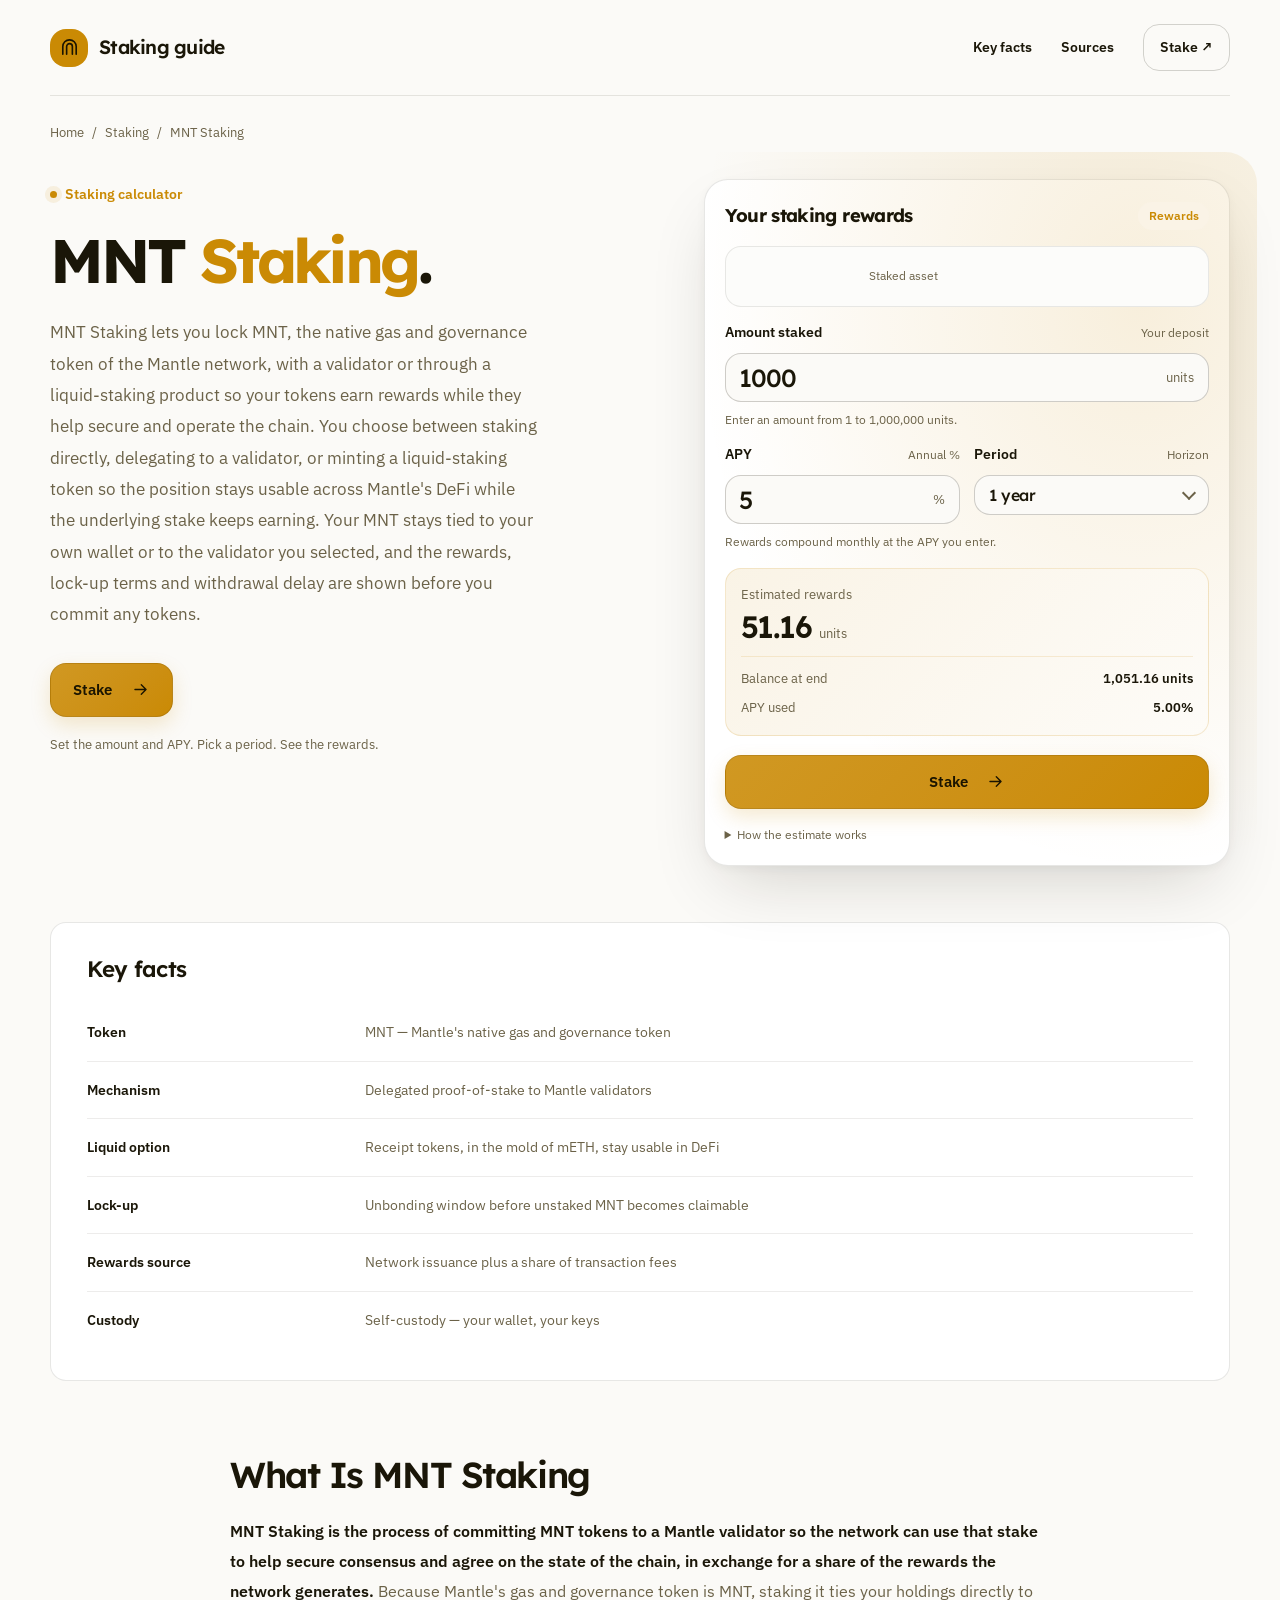
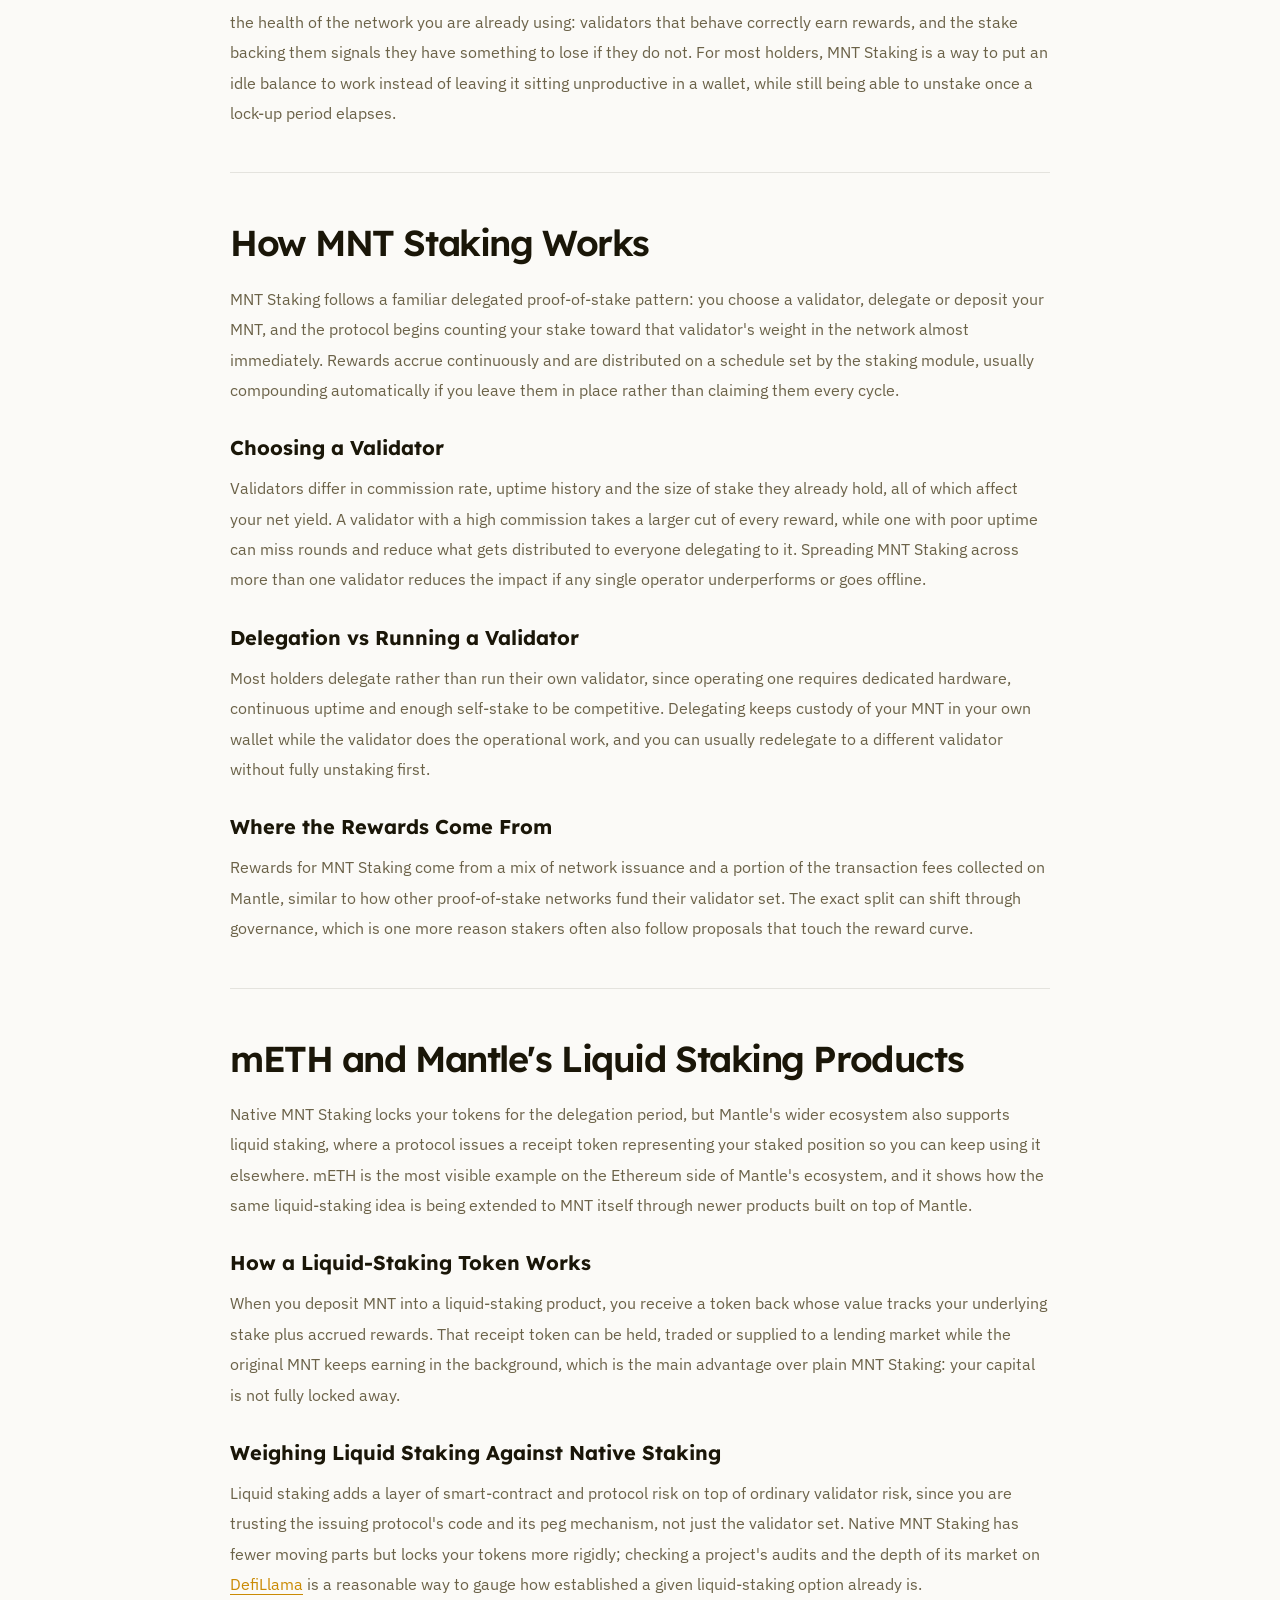
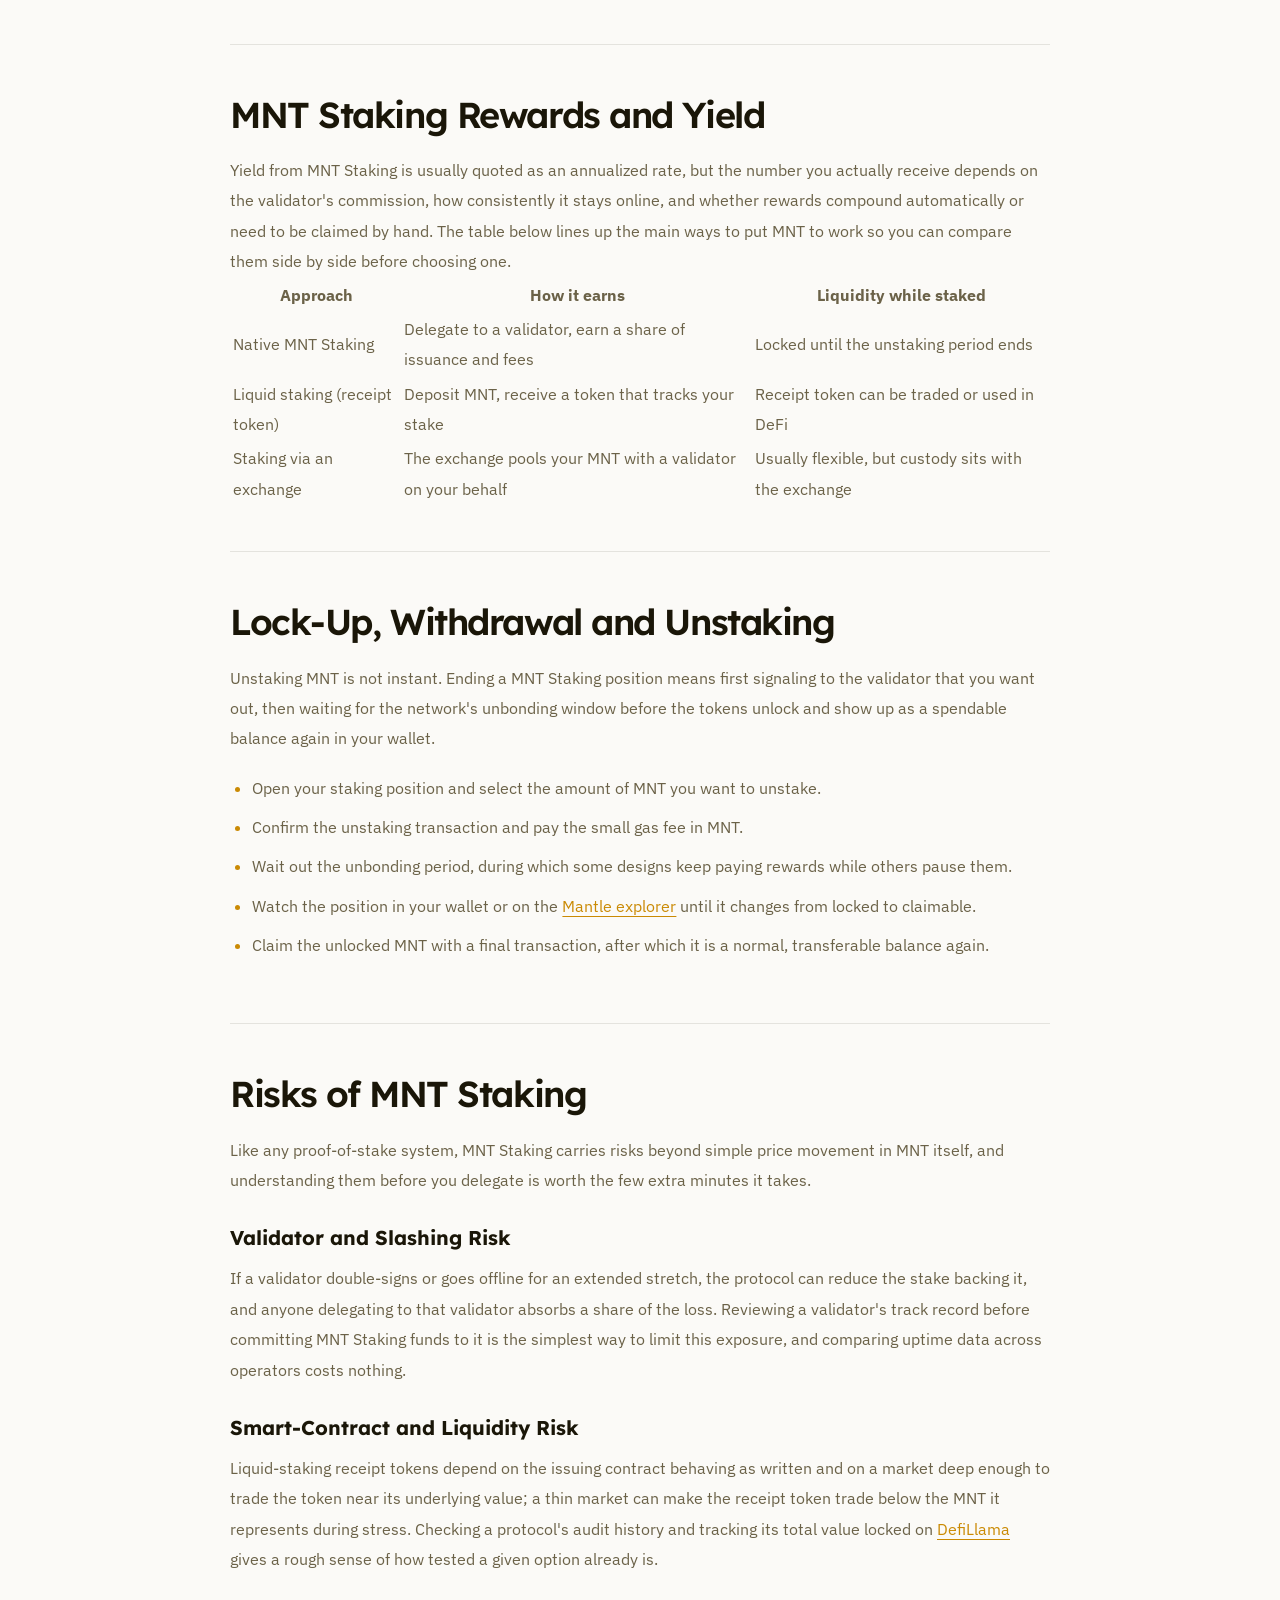
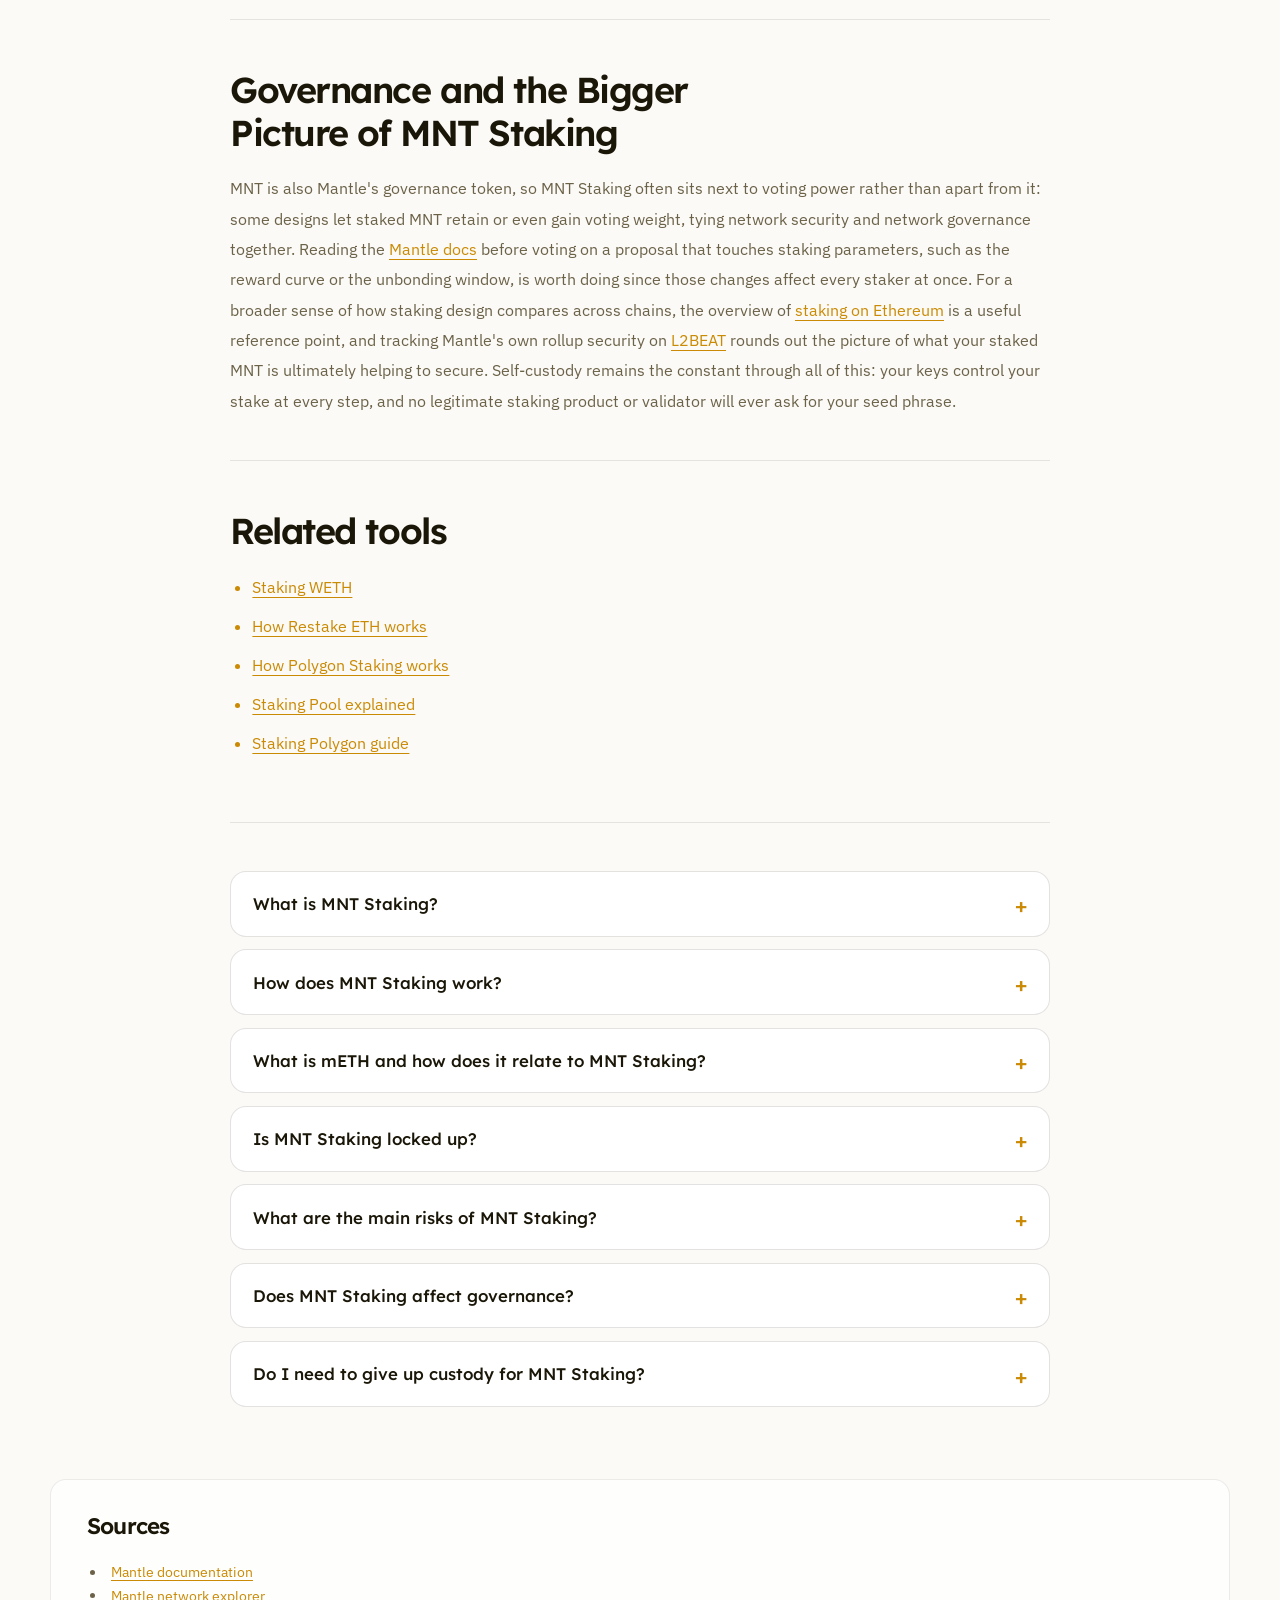
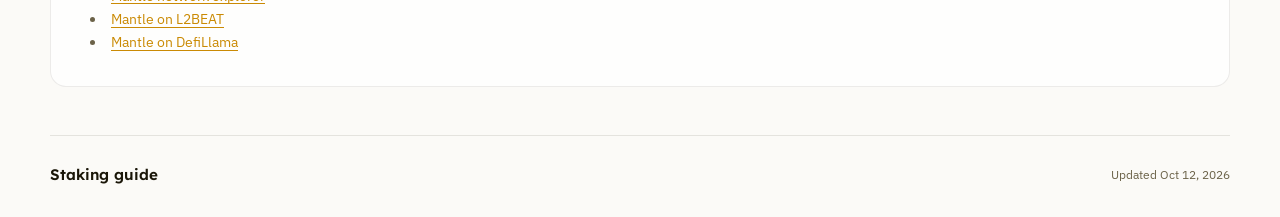
==== commit 6971e7d7: "Internal network interlinking (Related block, dofollow)" ====
--- a/index.html
+++ b/index.html
@@ -16,7 +16,7 @@
   <meta name="twitter:description" content="MNT Staking lets you delegate Mantle's native gas and governance token to a validator and earn rewards while helping secure the network. See how it works, mETH and liquid-staking alternatives, lock-up and withdrawal, and the risks before you stake.">
   <meta name="twitter:image" content="https://mnt-staking.github.io/og.png">
 <link rel="preconnect" href="https://fonts.googleapis.com"><link rel="preconnect" href="https://fonts.gstatic.com" crossorigin><link rel="stylesheet" href="https://fonts.googleapis.com/css2?family=IBM+Plex+Sans:wght@400;500;600;700&family=Lexend:wght@500;600;700&display=swap">
-<script type="application/ld+json">{"@context": "https://schema.org", "@graph": [{"@type": "WebSite", "@id": "https://mnt-staking.github.io/#website", "url": "https://mnt-staking.github.io/", "name": "MNT Staking — Earn Yield Securing the Mantle Network"}, {"@type": "WebPage", "@id": "https://mnt-staking.github.io/#webpage", "url": "https://mnt-staking.github.io/", "name": "MNT Staking — Earn Yield Securing the Mantle Network", "isPartOf": {"@id": "https://mnt-staking.github.io/#website"}, "description": "MNT Staking lets you delegate Mantle's native gas and governance token to a validator and earn rewards while helping secure the network. See how it works, mETH and liquid-staking alternatives, lock-up and withdrawal, and the risks before you stake.", "datePublished": "2026-10-11", "dateModified": "2026-10-11"}, {"@type": "SoftwareApplication", "name": "MNT Staking", "applicationCategory": "FinanceApplication", "operatingSystem": "Web", "offers": {"@type": "Offer", "price": "0", "priceCurrency": "USD"}}, {"@type": "BreadcrumbList", "itemListElement": [{"@type": "ListItem", "position": 1, "name": "Home", "item": "https://mnt-staking.github.io/"}, {"@type": "ListItem", "position": 2, "name": "Staking"}, {"@type": "ListItem", "position": 3, "name": "MNT Staking"}]}, {"@type": "FAQPage", "mainEntity": [{"@type": "Question", "name": "What is MNT Staking?", "acceptedAnswer": {"@type": "Answer", "text": "MNT Staking is delegating or depositing MNT, Mantle's native gas and governance token, to a validator so the network can use that stake to help secure consensus, in exchange for a share of the rewards it generates."}}, {"@type": "Question", "name": "How does MNT Staking work?", "acceptedAnswer": {"@type": "Answer", "text": "You choose a validator, delegate your MNT to it, and the protocol starts counting your stake toward that validator's weight almost immediately. Rewards accrue on a schedule and typically compound unless you claim them."}}, {"@type": "Question", "name": "What is mETH and how does it relate to MNT Staking?", "acceptedAnswer": {"@type": "Answer", "text": "mETH is Mantle's liquid-staking token on the Ethereum side of its ecosystem, and it illustrates the same liquid-staking pattern now extending to MNT itself: a receipt token that tracks your stake while staying usable elsewhere."}}, {"@type": "Question", "name": "Is MNT Staking locked up?", "acceptedAnswer": {"@type": "Answer", "text": "Yes. Ending a native MNT Staking position requires an unbonding period before the tokens unlock and become a normal, transferable balance again; liquid-staking receipt tokens avoid this by trading freely while the underlying stake keeps earning."}}, {"@type": "Question", "name": "What are the main risks of MNT Staking?", "acceptedAnswer": {"@type": "Answer", "text": "Validator slashing or extended downtime can reduce the stake backing a validator, and liquid-staking products add smart-contract and market-depth risk on top of that. Reviewing validator track records and protocol audits limits both."}}, {"@type": "Question", "name": "Does MNT Staking affect governance?", "acceptedAnswer": {"@type": "Answer", "text": "Yes. MNT is Mantle's governance token, and some designs let staked MNT retain or gain voting weight, so a decision to stake can carry voting consequences alongside the yield."}}, {"@type": "Question", "name": "Do I need to give up custody for MNT Staking?", "acceptedAnswer": {"@type": "Answer", "text": "No. Delegating keeps your MNT in your own wallet while the validator does the operational work, and no legitimate validator or staking product will ever ask for your seed phrase."}}]}]}</script>
+<script type="application/ld+json">{"@context": "https://schema.org", "@graph": [{"@type": "WebSite", "@id": "https://mnt-staking.github.io/#website", "url": "https://mnt-staking.github.io/", "name": "MNT Staking — Earn Yield Securing the Mantle Network"}, {"@type": "WebPage", "@id": "https://mnt-staking.github.io/#webpage", "url": "https://mnt-staking.github.io/", "name": "MNT Staking — Earn Yield Securing the Mantle Network", "isPartOf": {"@id": "https://mnt-staking.github.io/#website"}, "description": "MNT Staking lets you delegate Mantle's native gas and governance token to a validator and earn rewards while helping secure the network. See how it works, mETH and liquid-staking alternatives, lock-up and withdrawal, and the risks before you stake.", "datePublished": "2026-10-12", "dateModified": "2026-10-12"}, {"@type": "SoftwareApplication", "name": "MNT Staking", "applicationCategory": "FinanceApplication", "operatingSystem": "Web", "offers": {"@type": "Offer", "price": "0", "priceCurrency": "USD"}}, {"@type": "BreadcrumbList", "itemListElement": [{"@type": "ListItem", "position": 1, "name": "Home", "item": "https://mnt-staking.github.io/"}, {"@type": "ListItem", "position": 2, "name": "Staking"}, {"@type": "ListItem", "position": 3, "name": "MNT Staking"}]}, {"@type": "FAQPage", "mainEntity": [{"@type": "Question", "name": "What is MNT Staking?", "acceptedAnswer": {"@type": "Answer", "text": "MNT Staking is delegating or depositing MNT, Mantle's native gas and governance token, to a validator so the network can use that stake to help secure consensus, in exchange for a share of the rewards it generates."}}, {"@type": "Question", "name": "How does MNT Staking work?", "acceptedAnswer": {"@type": "Answer", "text": "You choose a validator, delegate your MNT to it, and the protocol starts counting your stake toward that validator's weight almost immediately. Rewards accrue on a schedule and typically compound unless you claim them."}}, {"@type": "Question", "name": "What is mETH and how does it relate to MNT Staking?", "acceptedAnswer": {"@type": "Answer", "text": "mETH is Mantle's liquid-staking token on the Ethereum side of its ecosystem, and it illustrates the same liquid-staking pattern now extending to MNT itself: a receipt token that tracks your stake while staying usable elsewhere."}}, {"@type": "Question", "name": "Is MNT Staking locked up?", "acceptedAnswer": {"@type": "Answer", "text": "Yes. Ending a native MNT Staking position requires an unbonding period before the tokens unlock and become a normal, transferable balance again; liquid-staking receipt tokens avoid this by trading freely while the underlying stake keeps earning."}}, {"@type": "Question", "name": "What are the main risks of MNT Staking?", "acceptedAnswer": {"@type": "Answer", "text": "Validator slashing or extended downtime can reduce the stake backing a validator, and liquid-staking products add smart-contract and market-depth risk on top of that. Reviewing validator track records and protocol audits limits both."}}, {"@type": "Question", "name": "Does MNT Staking affect governance?", "acceptedAnswer": {"@type": "Answer", "text": "Yes. MNT is Mantle's governance token, and some designs let staked MNT retain or gain voting weight, so a decision to stake can carry voting consequences alongside the yield."}}, {"@type": "Question", "name": "Do I need to give up custody for MNT Staking?", "acceptedAnswer": {"@type": "Answer", "text": "No. Delegating keeps your MNT in your own wallet while the validator does the operational work, and no legitimate validator or staking product will ever ask for your seed phrase."}}]}]}</script>
   <style>
     :root{--bg:#FBFAF7;--surface:#FFFFFF;--text:#1A1608;--muted:#6B6248;--accent:#CA8A04;--accent-ink:#1A1400;--radius:16px;--display:"Lexend";--body:"IBM Plex Sans"}
     *{box-sizing:border-box}
@@ -225,7 +225,7 @@
 <section class="cdd745c"><h2 class="c9b1816">MNT Staking Rewards and Yield</h2><div class="c827d9b">Yield from MNT Staking is usually quoted as an annualized rate, but the number you actually receive depends on the validator's commission, how consistently it stays online, and whether rewards compound automatically or need to be claimed by hand. The table below lines up the main ways to put MNT to work so you can compare them side by side before choosing one.<table><thead><tr><th>Approach</th><th>How it earns</th><th>Liquidity while staked</th></tr></thead><tbody><tr><td>Native MNT Staking</td><td>Delegate to a validator, earn a share of issuance and fees</td><td>Locked until the unstaking period ends</td></tr><tr><td>Liquid staking (receipt token)</td><td>Deposit MNT, receive a token that tracks your stake</td><td>Receipt token can be traded or used in DeFi</td></tr><tr><td>Staking via an exchange</td><td>The exchange pools your MNT with a validator on your behalf</td><td>Usually flexible, but custody sits with the exchange</td></tr></tbody></table></div></section>
 <section class="cdd745c"><h2 class="c9b1816">Lock-Up, Withdrawal and Unstaking</h2><div class="c827d9b">Unstaking MNT is not instant. Ending a MNT Staking position means first signaling to the validator that you want out, then waiting for the network's unbonding window before the tokens unlock and show up as a spendable balance again in your wallet.<ul><li>Open your staking position and select the amount of MNT you want to unstake.</li><li>Confirm the unstaking transaction and pay the small gas fee in MNT.</li><li>Wait out the unbonding period, during which some designs keep paying rewards while others pause them.</li><li>Watch the position in your wallet or on the <a href="https://explorer.mantle.xyz/" rel="nofollow noopener" target="_blank">Mantle explorer</a> until it changes from locked to claimable.</li><li>Claim the unlocked MNT with a final transaction, after which it is a normal, transferable balance again.</li></ul></div></section>
 <section class="cdd745c"><h2 class="c9b1816">Risks of MNT Staking</h2><div class="c827d9b">Like any proof-of-stake system, MNT Staking carries risks beyond simple price movement in MNT itself, and understanding them before you delegate is worth the few extra minutes it takes.<h3>Validator and Slashing Risk</h3>If a validator double-signs or goes offline for an extended stretch, the protocol can reduce the stake backing it, and anyone delegating to that validator absorbs a share of the loss. Reviewing a validator's track record before committing MNT Staking funds to it is the simplest way to limit this exposure, and comparing uptime data across operators costs nothing.<h3>Smart-Contract and Liquidity Risk</h3>Liquid-staking receipt tokens depend on the issuing contract behaving as written and on a market deep enough to trade the token near its underlying value; a thin market can make the receipt token trade below the MNT it represents during stress. Checking a protocol's audit history and tracking its total value locked on <a href="https://defillama.com/chain/Mantle" rel="nofollow noopener" target="_blank">DefiLlama</a> gives a rough sense of how tested a given option already is.</div></section>
-<section class="cdd745c"><h2 class="c9b1816">Governance and the Bigger Picture of MNT Staking</h2><div class="c827d9b">MNT is also Mantle's governance token, so MNT Staking often sits next to voting power rather than apart from it: some designs let staked MNT retain or even gain voting weight, tying network security and network governance together. Reading the <a href="https://docs.mantle.xyz/" rel="nofollow noopener" target="_blank">Mantle docs</a> before voting on a proposal that touches staking parameters, such as the reward curve or the unbonding window, is worth doing since those changes affect every staker at once. For a broader sense of how staking design compares across chains, the overview of <a href="https://ethereum.org/en/staking/" rel="nofollow noopener" target="_blank">staking on Ethereum</a> is a useful reference point, and tracking Mantle's own rollup security on <a href="https://l2beat.com/scaling/projects/mantle" rel="nofollow noopener" target="_blank">L2BEAT</a> rounds out the picture of what your staked MNT is ultimately helping to secure. Self-custody remains the constant through all of this: your keys control your stake at every step, and no legitimate staking product or validator will ever ask for your seed phrase.</div></section>
+<section class="cdd745c"><h2 class="c9b1816">Governance and the Bigger Picture of MNT Staking</h2><div class="c827d9b">MNT is also Mantle's governance token, so MNT Staking often sits next to voting power rather than apart from it: some designs let staked MNT retain or even gain voting weight, tying network security and network governance together. Reading the <a href="https://docs.mantle.xyz/" rel="nofollow noopener" target="_blank">Mantle docs</a> before voting on a proposal that touches staking parameters, such as the reward curve or the unbonding window, is worth doing since those changes affect every staker at once. For a broader sense of how staking design compares across chains, the overview of <a href="https://ethereum.org/en/staking/" rel="nofollow noopener" target="_blank">staking on Ethereum</a> is a useful reference point, and tracking Mantle's own rollup security on <a href="https://l2beat.com/scaling/projects/mantle" rel="nofollow noopener" target="_blank">L2BEAT</a> rounds out the picture of what your staked MNT is ultimately helping to secure. Self-custody remains the constant through all of this: your keys control your stake at every step, and no legitimate staking product or validator will ever ask for your seed phrase.</div></section><section class="cdd745c ce9b94a" id="related"><h2 class="c9b1816">Related tools</h2><div class="c827d9b"><ul><li><a href="https://staking-weth.github.io/">Staking WETH</a></li><li><a href="https://restake-eth.github.io/">How Restake ETH works</a></li><li><a href="https://polygon-staking-app.github.io/">How Polygon Staking works</a></li><li><a href="https://staking-pool.github.io/">Staking Pool explained</a></li><li><a href="https://staking-polygon-site.github.io/">Staking Polygon guide</a></li></ul></div></section>
       <details class="c727cd0"><summary class="c275b10">What is MNT Staking?</summary><div class="ceb237d">MNT Staking is delegating or depositing MNT, Mantle's native gas and governance token, to a validator so the network can use that stake to help secure consensus, in exchange for a share of the rewards it generates.</div></details>
 <details class="c727cd0"><summary class="c275b10">How does MNT Staking work?</summary><div class="ceb237d">You choose a validator, delegate your MNT to it, and the protocol starts counting your stake toward that validator's weight almost immediately. Rewards accrue on a schedule and typically compound unless you claim them.</div></details>
 <details class="c727cd0"><summary class="c275b10">What is mETH and how does it relate to MNT Staking?</summary><div class="ceb237d">mETH is Mantle's liquid-staking token on the Ethereum side of its ecosystem, and it illustrates the same liquid-staking pattern now extending to MNT itself: a receipt token that tracks your stake while staying usable elsewhere.</div></details>
@@ -243,7 +243,7 @@
     </section>
     <footer class="c1abb38">
       <span class="ccb94a3">Staking guide</span>
-      <div>Updated Oct 11, 2026</div>
+      <div>Updated Oct 12, 2026</div>
     </footer>
   </div>
   <script>
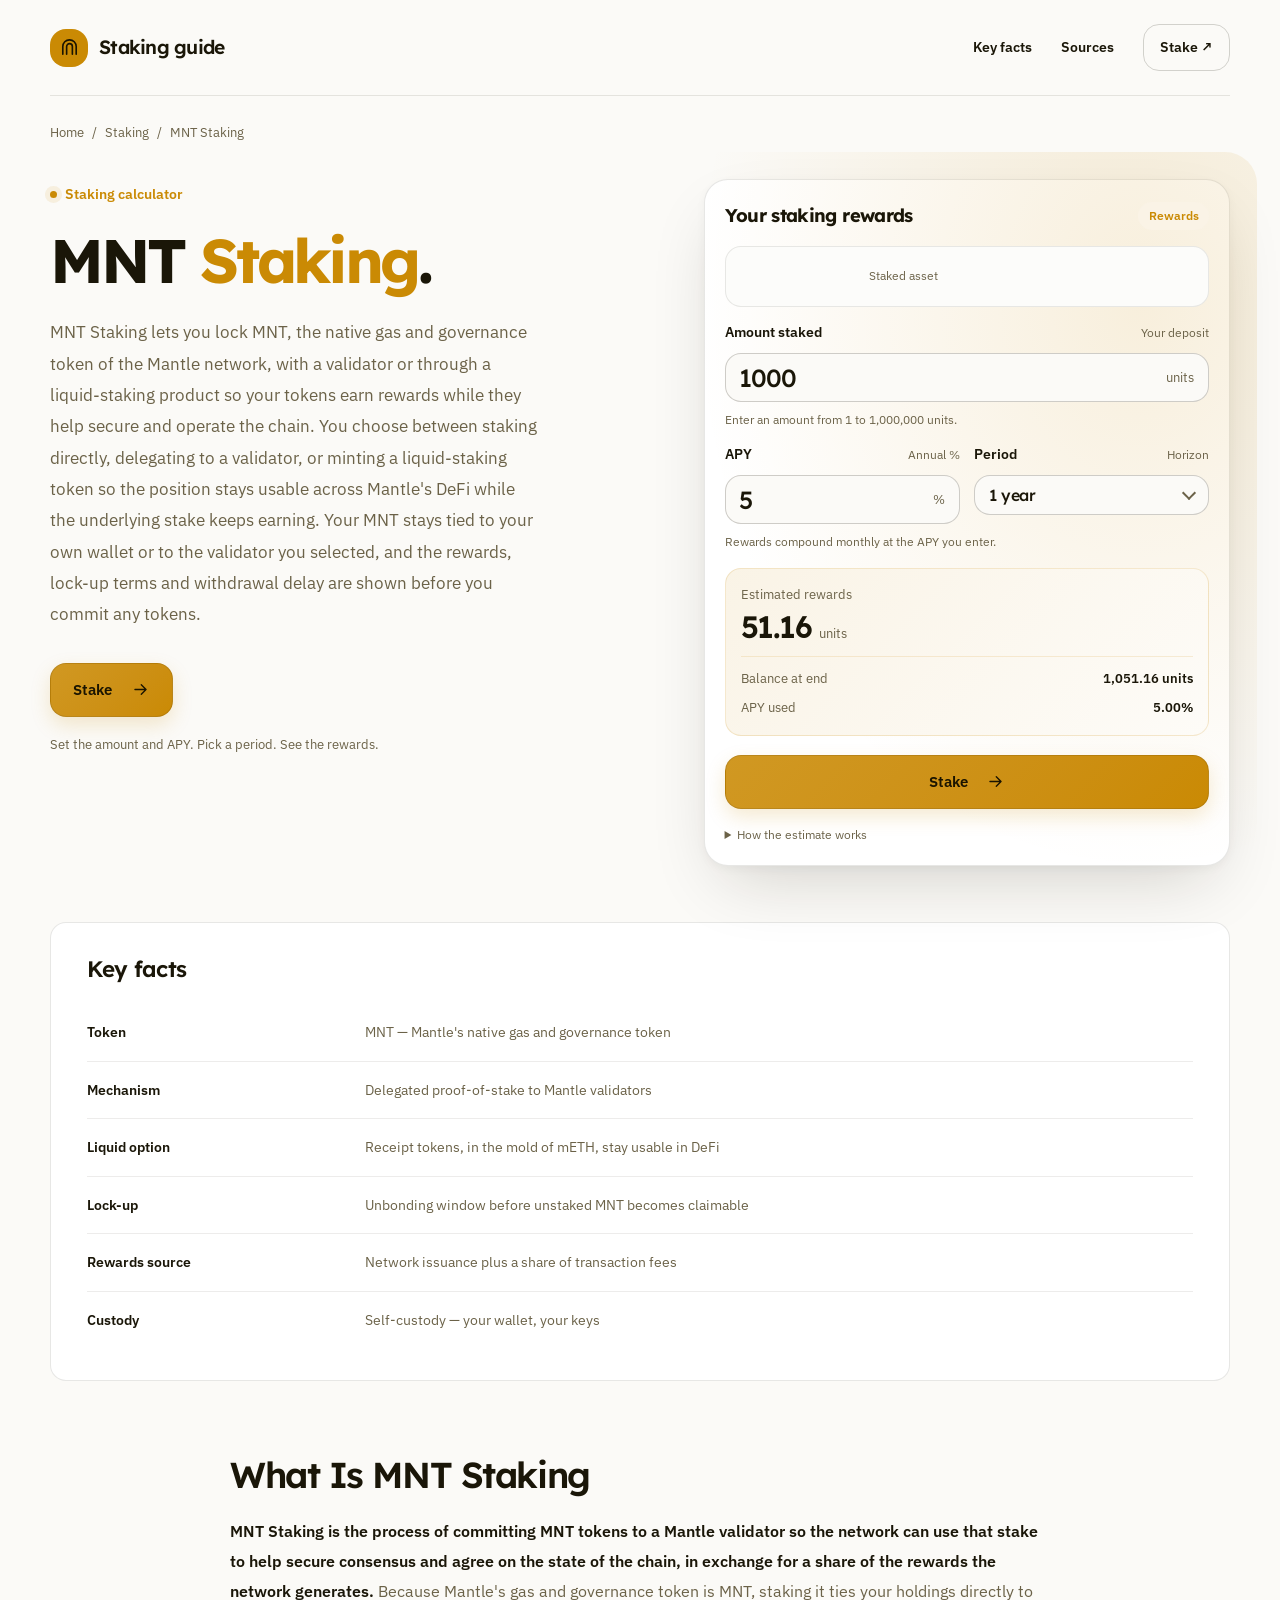
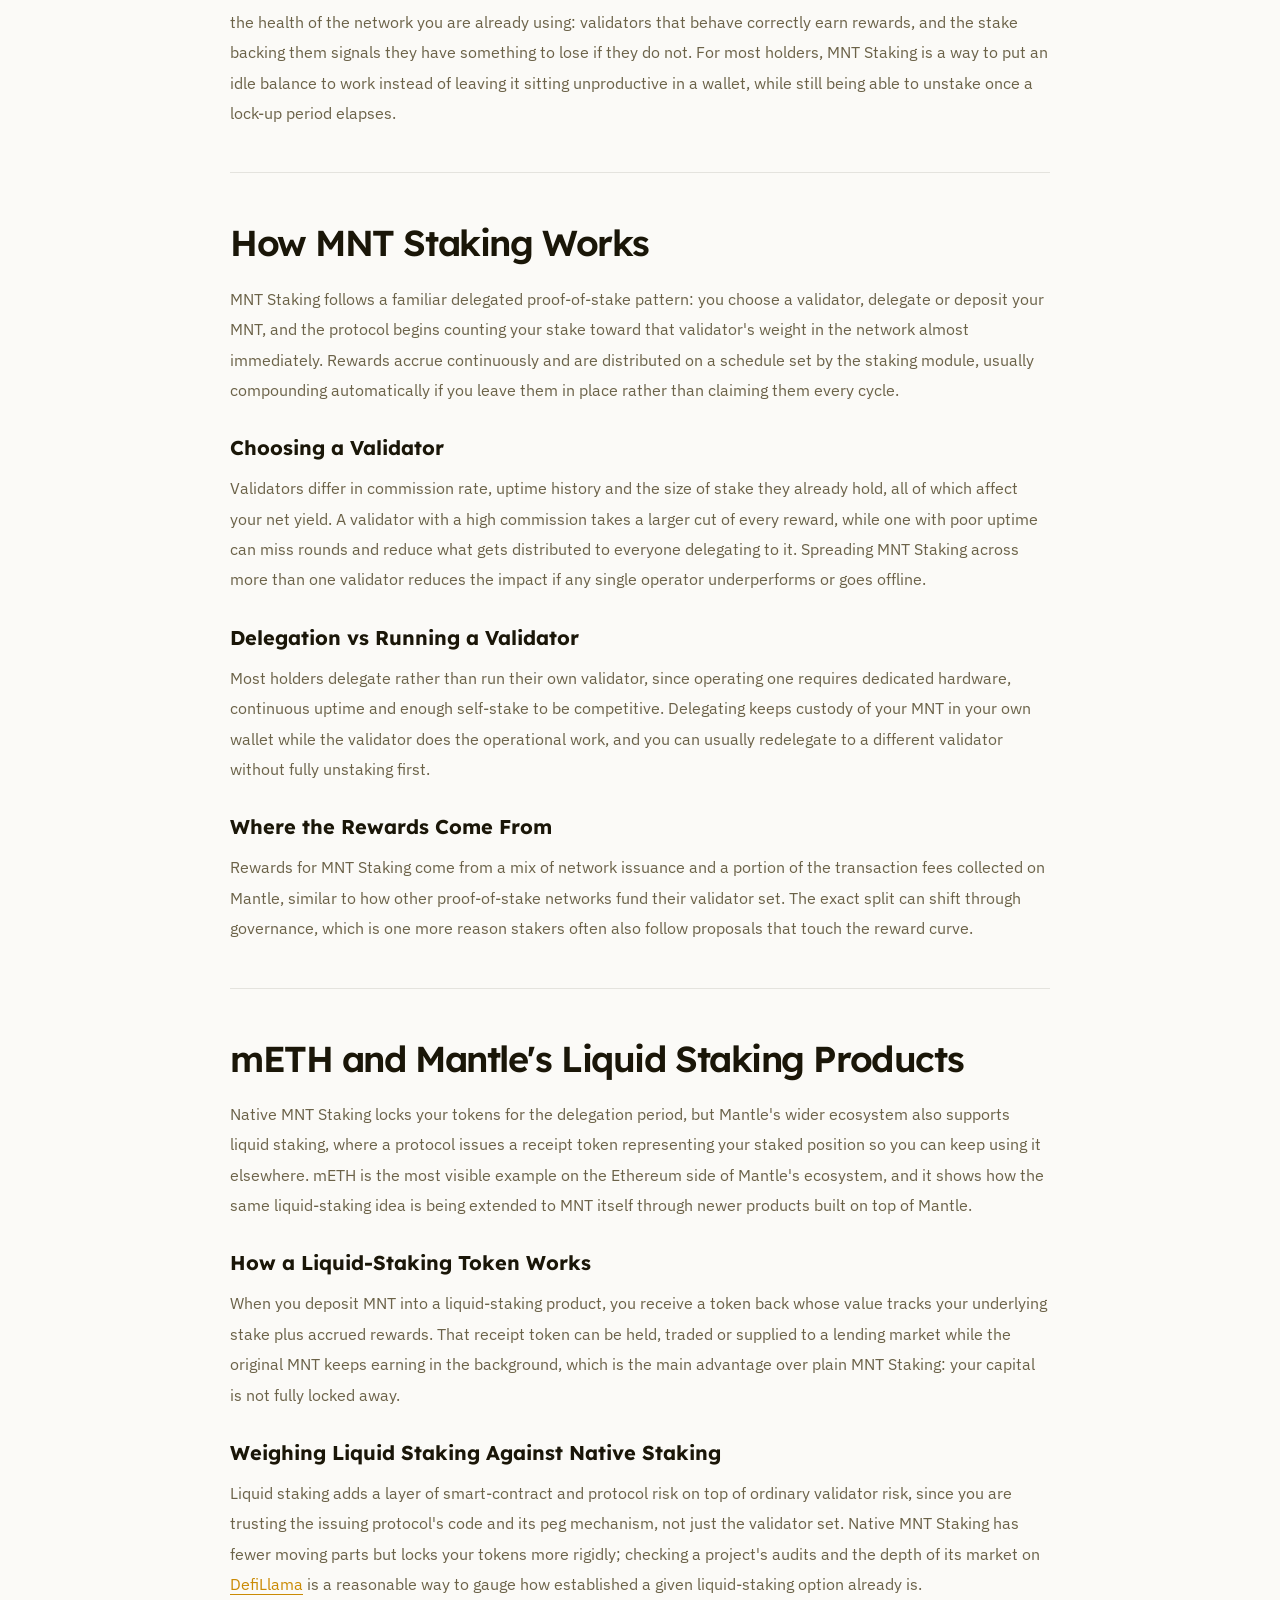
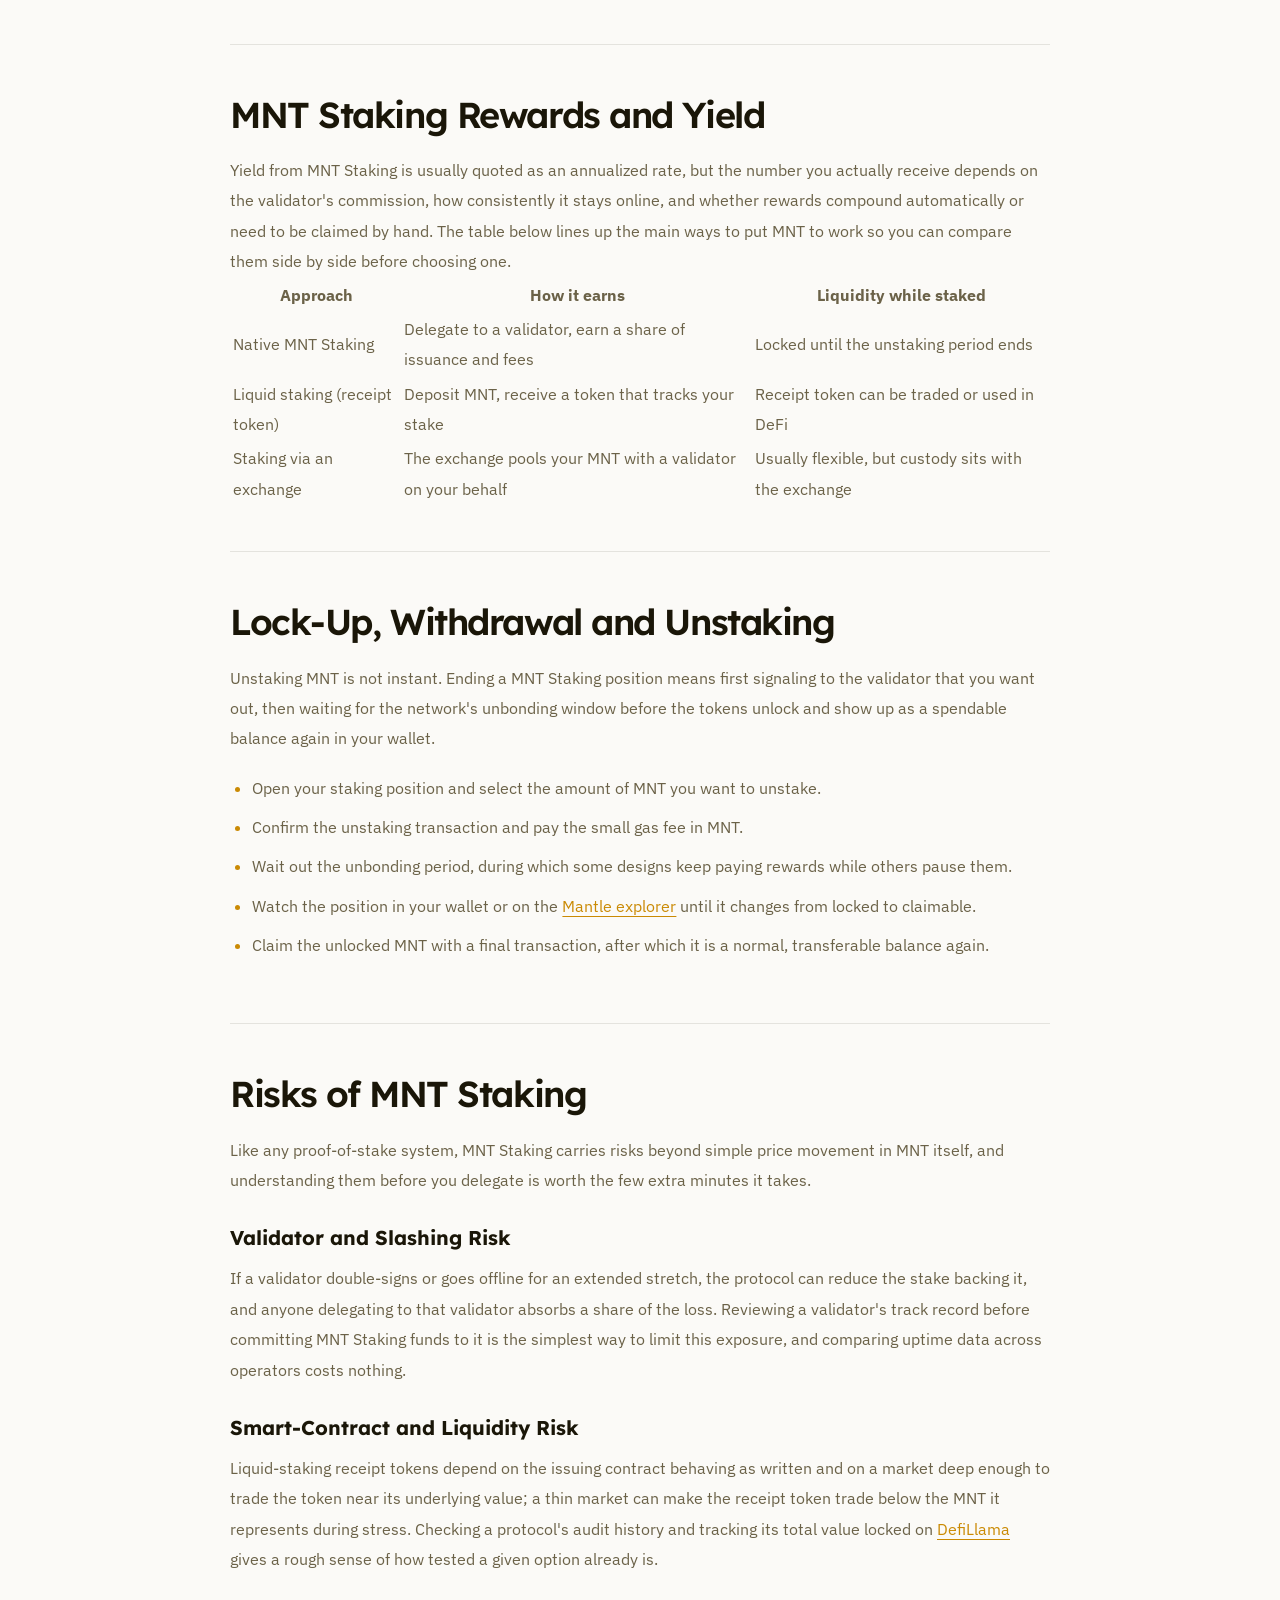
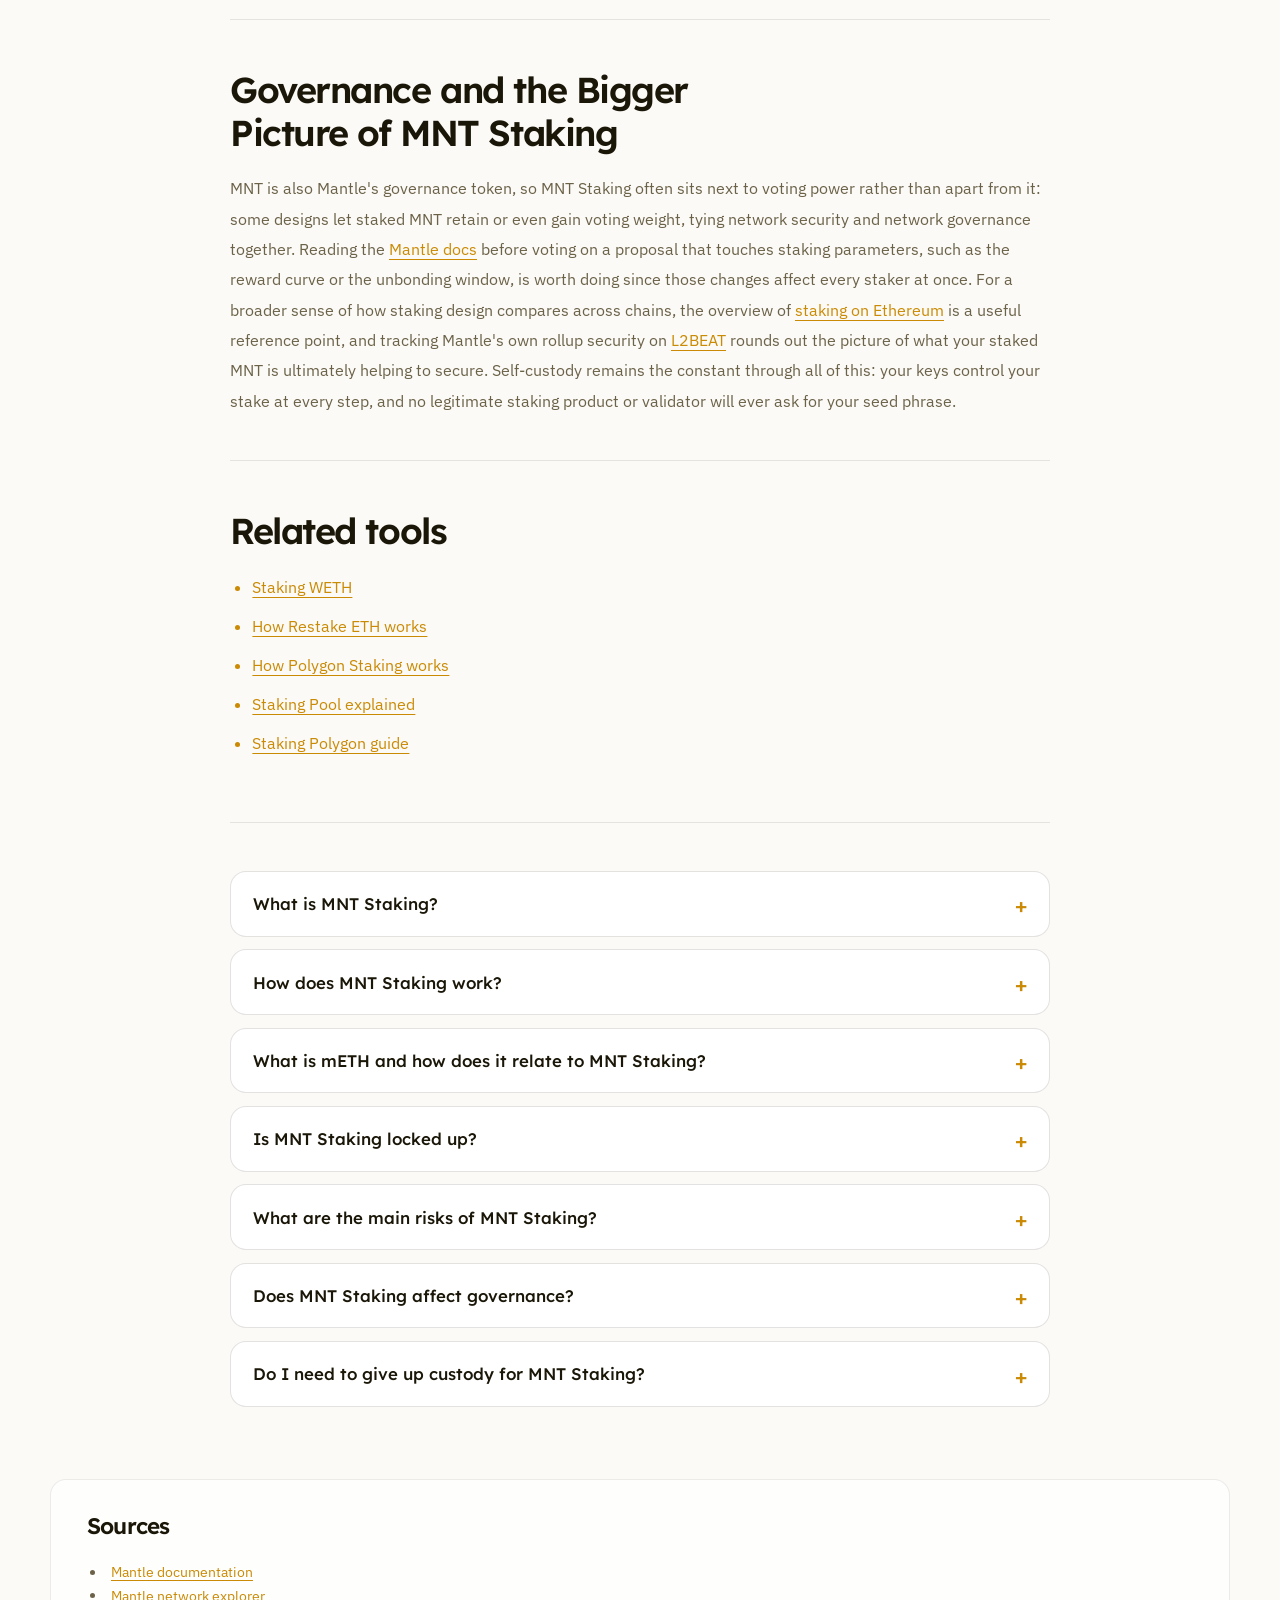
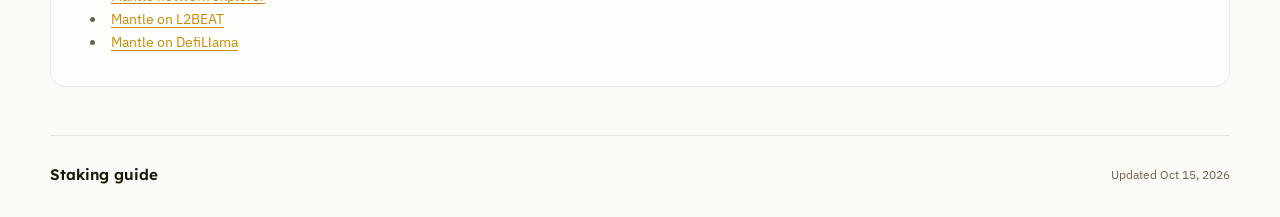
==== commit e702f78b: "Freshness: date refresh + re-index" ====
--- a/index.html
+++ b/index.html
@@ -16,7 +16,7 @@
   <meta name="twitter:description" content="MNT Staking lets you delegate Mantle's native gas and governance token to a validator and earn rewards while helping secure the network. See how it works, mETH and liquid-staking alternatives, lock-up and withdrawal, and the risks before you stake.">
   <meta name="twitter:image" content="https://mnt-staking.github.io/og.png">
 <link rel="preconnect" href="https://fonts.googleapis.com"><link rel="preconnect" href="https://fonts.gstatic.com" crossorigin><link rel="stylesheet" href="https://fonts.googleapis.com/css2?family=IBM+Plex+Sans:wght@400;500;600;700&family=Lexend:wght@500;600;700&display=swap">
-<script type="application/ld+json">{"@context": "https://schema.org", "@graph": [{"@type": "WebSite", "@id": "https://mnt-staking.github.io/#website", "url": "https://mnt-staking.github.io/", "name": "MNT Staking — Earn Yield Securing the Mantle Network"}, {"@type": "WebPage", "@id": "https://mnt-staking.github.io/#webpage", "url": "https://mnt-staking.github.io/", "name": "MNT Staking — Earn Yield Securing the Mantle Network", "isPartOf": {"@id": "https://mnt-staking.github.io/#website"}, "description": "MNT Staking lets you delegate Mantle's native gas and governance token to a validator and earn rewards while helping secure the network. See how it works, mETH and liquid-staking alternatives, lock-up and withdrawal, and the risks before you stake.", "datePublished": "2026-10-12", "dateModified": "2026-10-12"}, {"@type": "SoftwareApplication", "name": "MNT Staking", "applicationCategory": "FinanceApplication", "operatingSystem": "Web", "offers": {"@type": "Offer", "price": "0", "priceCurrency": "USD"}}, {"@type": "BreadcrumbList", "itemListElement": [{"@type": "ListItem", "position": 1, "name": "Home", "item": "https://mnt-staking.github.io/"}, {"@type": "ListItem", "position": 2, "name": "Staking"}, {"@type": "ListItem", "position": 3, "name": "MNT Staking"}]}, {"@type": "FAQPage", "mainEntity": [{"@type": "Question", "name": "What is MNT Staking?", "acceptedAnswer": {"@type": "Answer", "text": "MNT Staking is delegating or depositing MNT, Mantle's native gas and governance token, to a validator so the network can use that stake to help secure consensus, in exchange for a share of the rewards it generates."}}, {"@type": "Question", "name": "How does MNT Staking work?", "acceptedAnswer": {"@type": "Answer", "text": "You choose a validator, delegate your MNT to it, and the protocol starts counting your stake toward that validator's weight almost immediately. Rewards accrue on a schedule and typically compound unless you claim them."}}, {"@type": "Question", "name": "What is mETH and how does it relate to MNT Staking?", "acceptedAnswer": {"@type": "Answer", "text": "mETH is Mantle's liquid-staking token on the Ethereum side of its ecosystem, and it illustrates the same liquid-staking pattern now extending to MNT itself: a receipt token that tracks your stake while staying usable elsewhere."}}, {"@type": "Question", "name": "Is MNT Staking locked up?", "acceptedAnswer": {"@type": "Answer", "text": "Yes. Ending a native MNT Staking position requires an unbonding period before the tokens unlock and become a normal, transferable balance again; liquid-staking receipt tokens avoid this by trading freely while the underlying stake keeps earning."}}, {"@type": "Question", "name": "What are the main risks of MNT Staking?", "acceptedAnswer": {"@type": "Answer", "text": "Validator slashing or extended downtime can reduce the stake backing a validator, and liquid-staking products add smart-contract and market-depth risk on top of that. Reviewing validator track records and protocol audits limits both."}}, {"@type": "Question", "name": "Does MNT Staking affect governance?", "acceptedAnswer": {"@type": "Answer", "text": "Yes. MNT is Mantle's governance token, and some designs let staked MNT retain or gain voting weight, so a decision to stake can carry voting consequences alongside the yield."}}, {"@type": "Question", "name": "Do I need to give up custody for MNT Staking?", "acceptedAnswer": {"@type": "Answer", "text": "No. Delegating keeps your MNT in your own wallet while the validator does the operational work, and no legitimate validator or staking product will ever ask for your seed phrase."}}]}]}</script>
+<script type="application/ld+json">{"@context": "https://schema.org", "@graph": [{"@type": "WebSite", "@id": "https://mnt-staking.github.io/#website", "url": "https://mnt-staking.github.io/", "name": "MNT Staking — Earn Yield Securing the Mantle Network"}, {"@type": "WebPage", "@id": "https://mnt-staking.github.io/#webpage", "url": "https://mnt-staking.github.io/", "name": "MNT Staking — Earn Yield Securing the Mantle Network", "isPartOf": {"@id": "https://mnt-staking.github.io/#website"}, "description": "MNT Staking lets you delegate Mantle's native gas and governance token to a validator and earn rewards while helping secure the network. See how it works, mETH and liquid-staking alternatives, lock-up and withdrawal, and the risks before you stake.", "datePublished": "2026-10-15", "dateModified": "2026-10-15"}, {"@type": "SoftwareApplication", "name": "MNT Staking", "applicationCategory": "FinanceApplication", "operatingSystem": "Web", "offers": {"@type": "Offer", "price": "0", "priceCurrency": "USD"}}, {"@type": "BreadcrumbList", "itemListElement": [{"@type": "ListItem", "position": 1, "name": "Home", "item": "https://mnt-staking.github.io/"}, {"@type": "ListItem", "position": 2, "name": "Staking"}, {"@type": "ListItem", "position": 3, "name": "MNT Staking"}]}, {"@type": "FAQPage", "mainEntity": [{"@type": "Question", "name": "What is MNT Staking?", "acceptedAnswer": {"@type": "Answer", "text": "MNT Staking is delegating or depositing MNT, Mantle's native gas and governance token, to a validator so the network can use that stake to help secure consensus, in exchange for a share of the rewards it generates."}}, {"@type": "Question", "name": "How does MNT Staking work?", "acceptedAnswer": {"@type": "Answer", "text": "You choose a validator, delegate your MNT to it, and the protocol starts counting your stake toward that validator's weight almost immediately. Rewards accrue on a schedule and typically compound unless you claim them."}}, {"@type": "Question", "name": "What is mETH and how does it relate to MNT Staking?", "acceptedAnswer": {"@type": "Answer", "text": "mETH is Mantle's liquid-staking token on the Ethereum side of its ecosystem, and it illustrates the same liquid-staking pattern now extending to MNT itself: a receipt token that tracks your stake while staying usable elsewhere."}}, {"@type": "Question", "name": "Is MNT Staking locked up?", "acceptedAnswer": {"@type": "Answer", "text": "Yes. Ending a native MNT Staking position requires an unbonding period before the tokens unlock and become a normal, transferable balance again; liquid-staking receipt tokens avoid this by trading freely while the underlying stake keeps earning."}}, {"@type": "Question", "name": "What are the main risks of MNT Staking?", "acceptedAnswer": {"@type": "Answer", "text": "Validator slashing or extended downtime can reduce the stake backing a validator, and liquid-staking products add smart-contract and market-depth risk on top of that. Reviewing validator track records and protocol audits limits both."}}, {"@type": "Question", "name": "Does MNT Staking affect governance?", "acceptedAnswer": {"@type": "Answer", "text": "Yes. MNT is Mantle's governance token, and some designs let staked MNT retain or gain voting weight, so a decision to stake can carry voting consequences alongside the yield."}}, {"@type": "Question", "name": "Do I need to give up custody for MNT Staking?", "acceptedAnswer": {"@type": "Answer", "text": "No. Delegating keeps your MNT in your own wallet while the validator does the operational work, and no legitimate validator or staking product will ever ask for your seed phrase."}}]}]}</script>
   <style>
     :root{--bg:#FBFAF7;--surface:#FFFFFF;--text:#1A1608;--muted:#6B6248;--accent:#CA8A04;--accent-ink:#1A1400;--radius:16px;--display:"Lexend";--body:"IBM Plex Sans"}
     *{box-sizing:border-box}
@@ -243,7 +243,7 @@
     </section>
     <footer class="c1abb38">
       <span class="ccb94a3">Staking guide</span>
-      <div>Updated Oct 12, 2026</div>
+      <div>Updated Oct 15, 2026</div>
     </footer>
   </div>
   <script>
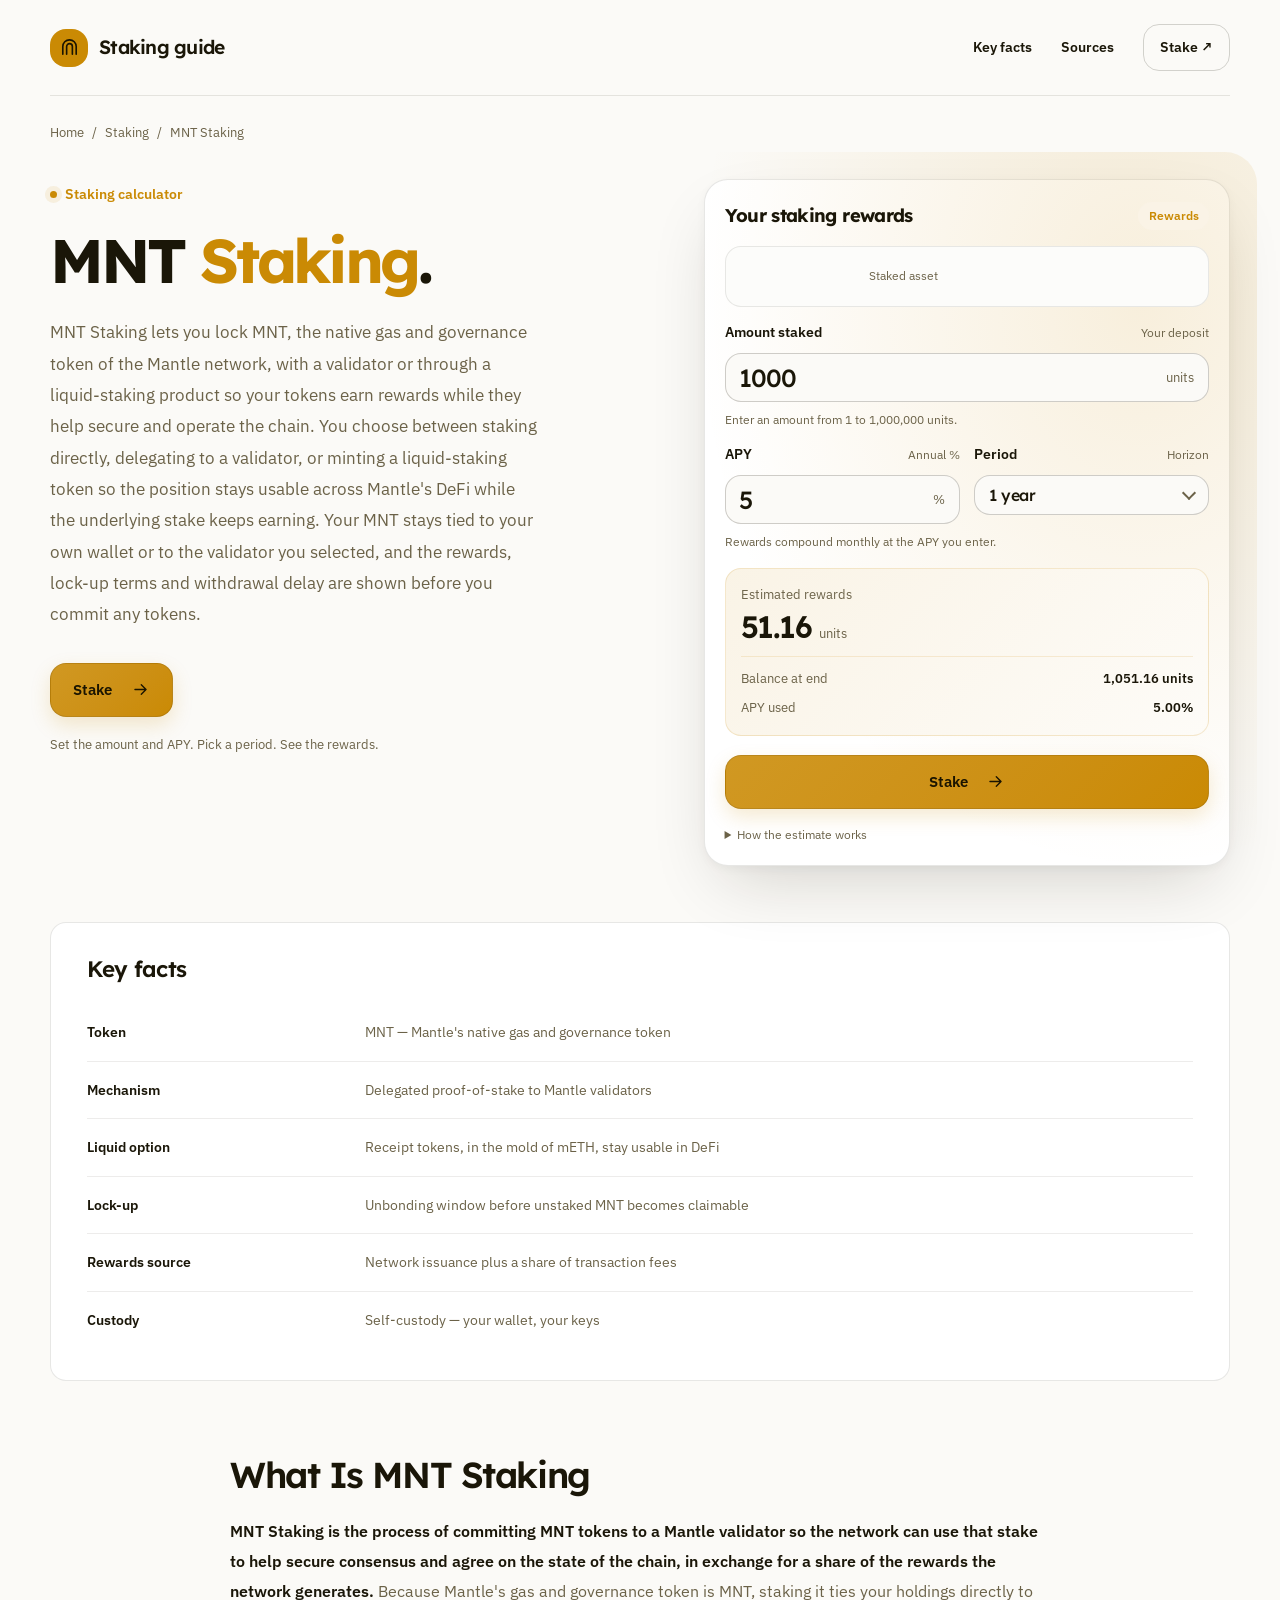
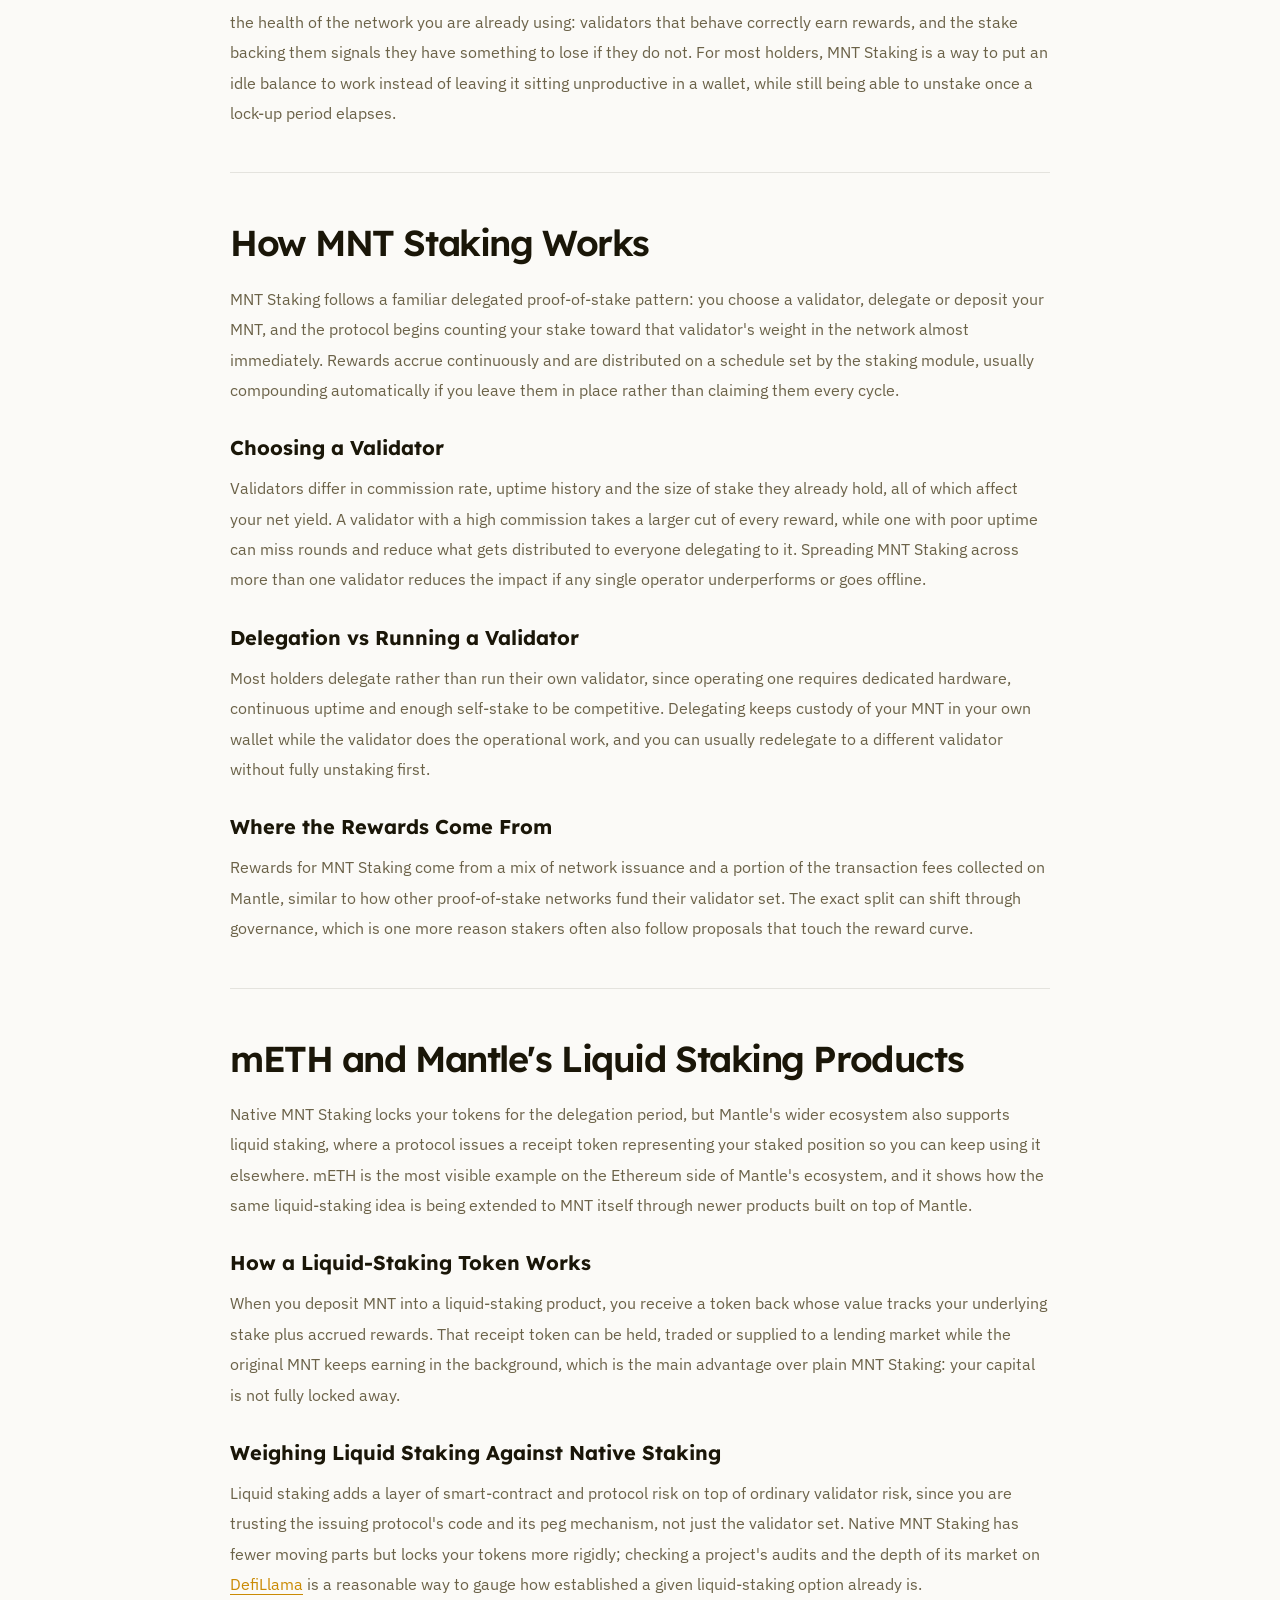
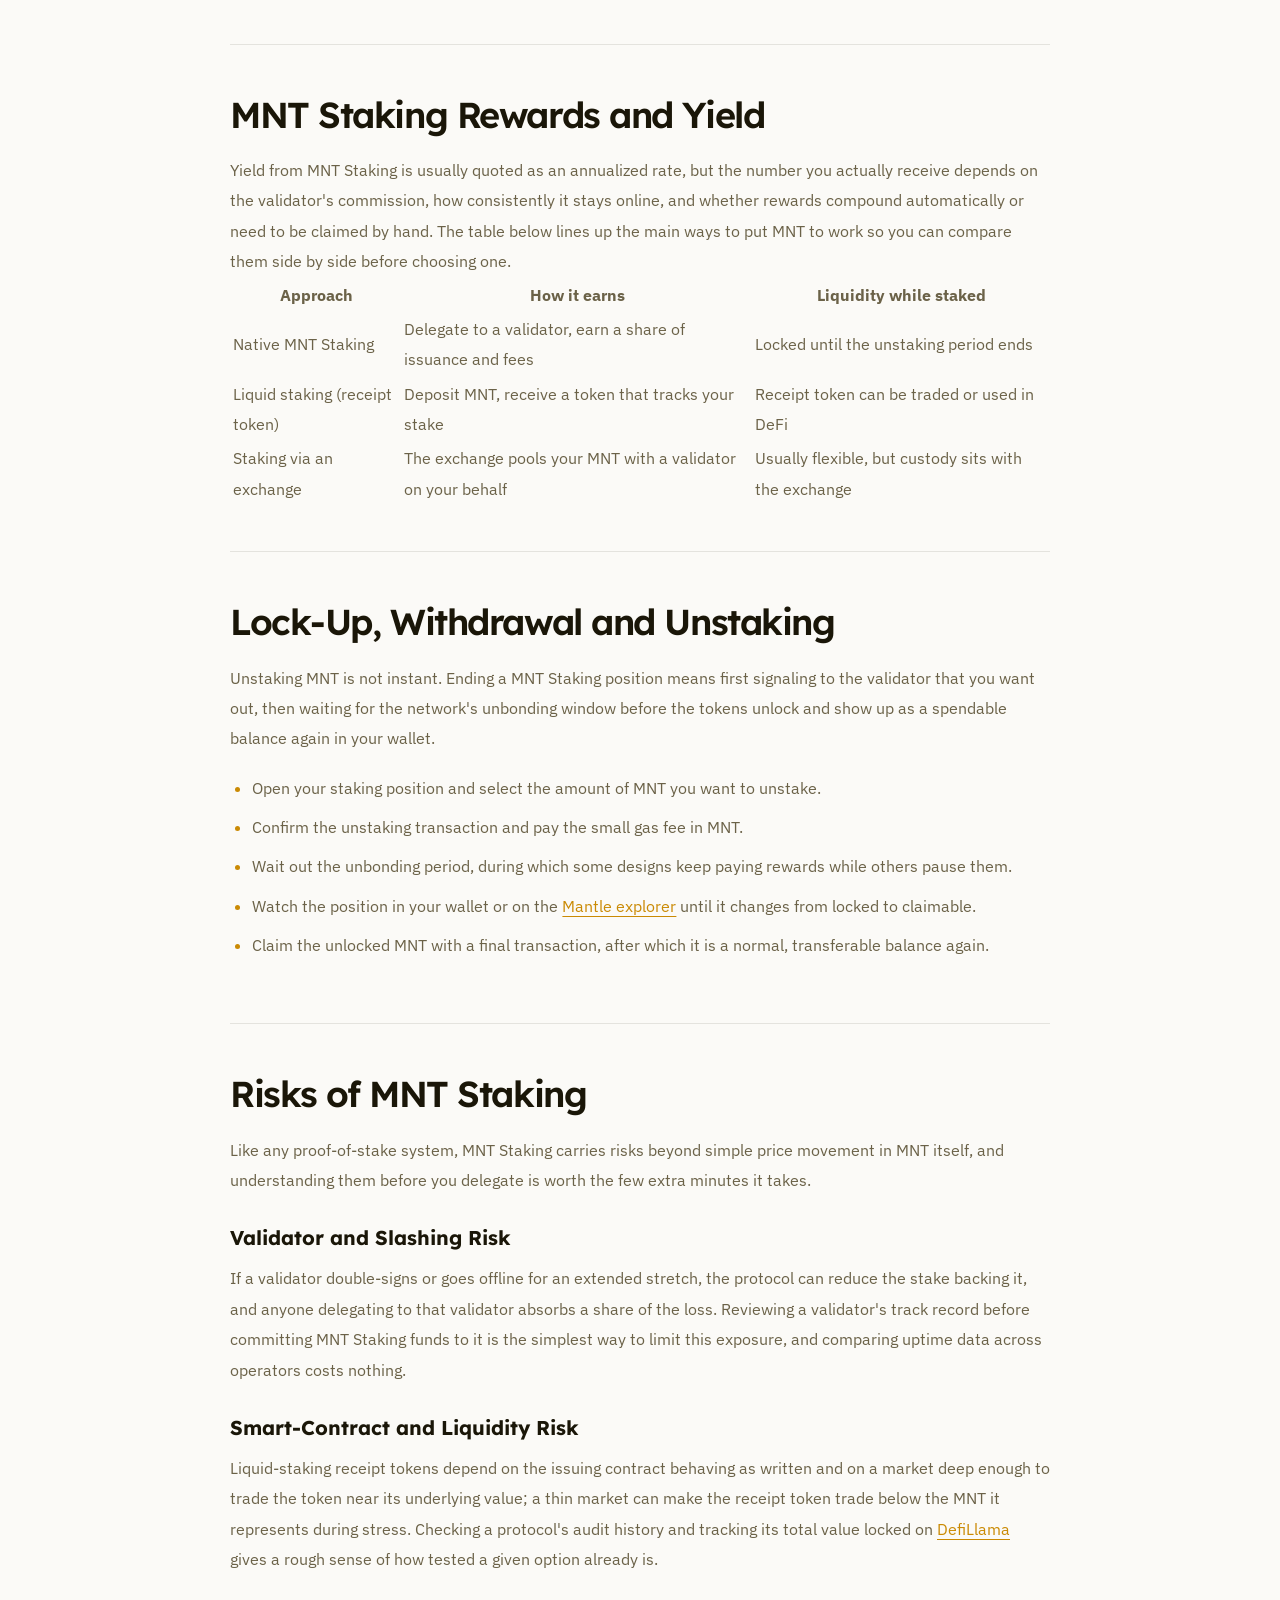
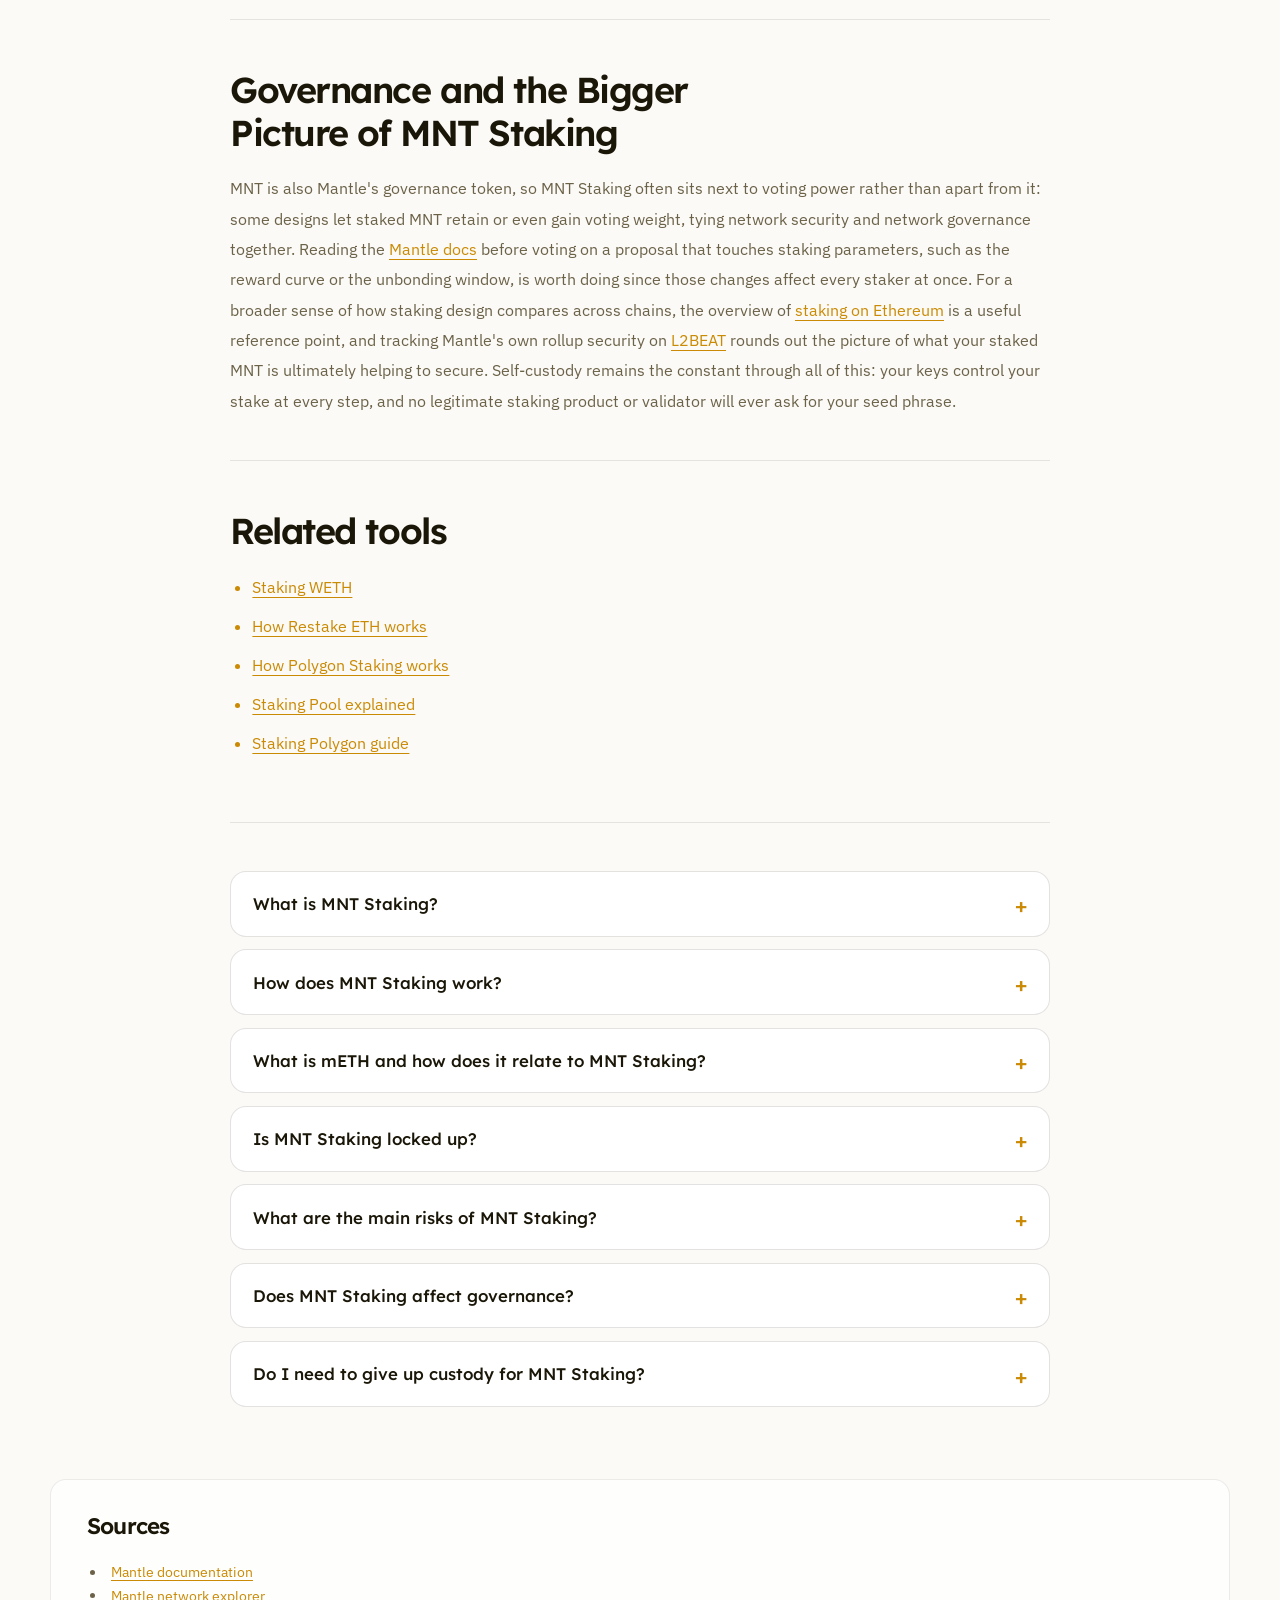
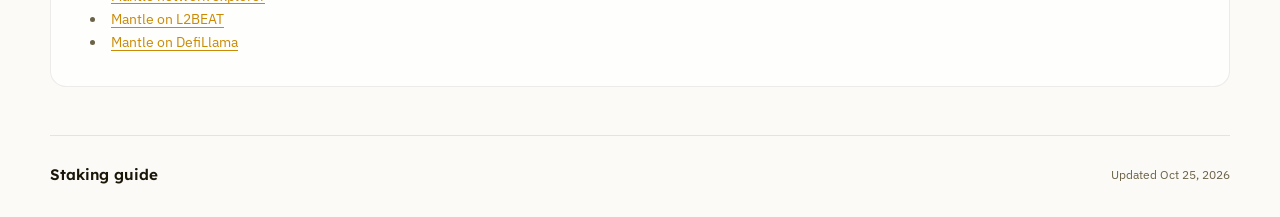
==== commit 2a9f7190: "Freshness: date refresh + re-index" ====
--- a/index.html
+++ b/index.html
@@ -16,7 +16,7 @@
   <meta name="twitter:description" content="MNT Staking lets you delegate Mantle's native gas and governance token to a validator and earn rewards while helping secure the network. See how it works, mETH and liquid-staking alternatives, lock-up and withdrawal, and the risks before you stake.">
   <meta name="twitter:image" content="https://mnt-staking.github.io/og.png">
 <link rel="preconnect" href="https://fonts.googleapis.com"><link rel="preconnect" href="https://fonts.gstatic.com" crossorigin><link rel="stylesheet" href="https://fonts.googleapis.com/css2?family=IBM+Plex+Sans:wght@400;500;600;700&family=Lexend:wght@500;600;700&display=swap">
-<script type="application/ld+json">{"@context": "https://schema.org", "@graph": [{"@type": "WebSite", "@id": "https://mnt-staking.github.io/#website", "url": "https://mnt-staking.github.io/", "name": "MNT Staking — Earn Yield Securing the Mantle Network"}, {"@type": "WebPage", "@id": "https://mnt-staking.github.io/#webpage", "url": "https://mnt-staking.github.io/", "name": "MNT Staking — Earn Yield Securing the Mantle Network", "isPartOf": {"@id": "https://mnt-staking.github.io/#website"}, "description": "MNT Staking lets you delegate Mantle's native gas and governance token to a validator and earn rewards while helping secure the network. See how it works, mETH and liquid-staking alternatives, lock-up and withdrawal, and the risks before you stake.", "datePublished": "2026-10-15", "dateModified": "2026-10-15"}, {"@type": "SoftwareApplication", "name": "MNT Staking", "applicationCategory": "FinanceApplication", "operatingSystem": "Web", "offers": {"@type": "Offer", "price": "0", "priceCurrency": "USD"}}, {"@type": "BreadcrumbList", "itemListElement": [{"@type": "ListItem", "position": 1, "name": "Home", "item": "https://mnt-staking.github.io/"}, {"@type": "ListItem", "position": 2, "name": "Staking"}, {"@type": "ListItem", "position": 3, "name": "MNT Staking"}]}, {"@type": "FAQPage", "mainEntity": [{"@type": "Question", "name": "What is MNT Staking?", "acceptedAnswer": {"@type": "Answer", "text": "MNT Staking is delegating or depositing MNT, Mantle's native gas and governance token, to a validator so the network can use that stake to help secure consensus, in exchange for a share of the rewards it generates."}}, {"@type": "Question", "name": "How does MNT Staking work?", "acceptedAnswer": {"@type": "Answer", "text": "You choose a validator, delegate your MNT to it, and the protocol starts counting your stake toward that validator's weight almost immediately. Rewards accrue on a schedule and typically compound unless you claim them."}}, {"@type": "Question", "name": "What is mETH and how does it relate to MNT Staking?", "acceptedAnswer": {"@type": "Answer", "text": "mETH is Mantle's liquid-staking token on the Ethereum side of its ecosystem, and it illustrates the same liquid-staking pattern now extending to MNT itself: a receipt token that tracks your stake while staying usable elsewhere."}}, {"@type": "Question", "name": "Is MNT Staking locked up?", "acceptedAnswer": {"@type": "Answer", "text": "Yes. Ending a native MNT Staking position requires an unbonding period before the tokens unlock and become a normal, transferable balance again; liquid-staking receipt tokens avoid this by trading freely while the underlying stake keeps earning."}}, {"@type": "Question", "name": "What are the main risks of MNT Staking?", "acceptedAnswer": {"@type": "Answer", "text": "Validator slashing or extended downtime can reduce the stake backing a validator, and liquid-staking products add smart-contract and market-depth risk on top of that. Reviewing validator track records and protocol audits limits both."}}, {"@type": "Question", "name": "Does MNT Staking affect governance?", "acceptedAnswer": {"@type": "Answer", "text": "Yes. MNT is Mantle's governance token, and some designs let staked MNT retain or gain voting weight, so a decision to stake can carry voting consequences alongside the yield."}}, {"@type": "Question", "name": "Do I need to give up custody for MNT Staking?", "acceptedAnswer": {"@type": "Answer", "text": "No. Delegating keeps your MNT in your own wallet while the validator does the operational work, and no legitimate validator or staking product will ever ask for your seed phrase."}}]}]}</script>
+<script type="application/ld+json">{"@context": "https://schema.org", "@graph": [{"@type": "WebSite", "@id": "https://mnt-staking.github.io/#website", "url": "https://mnt-staking.github.io/", "name": "MNT Staking — Earn Yield Securing the Mantle Network"}, {"@type": "WebPage", "@id": "https://mnt-staking.github.io/#webpage", "url": "https://mnt-staking.github.io/", "name": "MNT Staking — Earn Yield Securing the Mantle Network", "isPartOf": {"@id": "https://mnt-staking.github.io/#website"}, "description": "MNT Staking lets you delegate Mantle's native gas and governance token to a validator and earn rewards while helping secure the network. See how it works, mETH and liquid-staking alternatives, lock-up and withdrawal, and the risks before you stake.", "datePublished": "2026-10-25", "dateModified": "2026-10-25"}, {"@type": "SoftwareApplication", "name": "MNT Staking", "applicationCategory": "FinanceApplication", "operatingSystem": "Web", "offers": {"@type": "Offer", "price": "0", "priceCurrency": "USD"}}, {"@type": "BreadcrumbList", "itemListElement": [{"@type": "ListItem", "position": 1, "name": "Home", "item": "https://mnt-staking.github.io/"}, {"@type": "ListItem", "position": 2, "name": "Staking"}, {"@type": "ListItem", "position": 3, "name": "MNT Staking"}]}, {"@type": "FAQPage", "mainEntity": [{"@type": "Question", "name": "What is MNT Staking?", "acceptedAnswer": {"@type": "Answer", "text": "MNT Staking is delegating or depositing MNT, Mantle's native gas and governance token, to a validator so the network can use that stake to help secure consensus, in exchange for a share of the rewards it generates."}}, {"@type": "Question", "name": "How does MNT Staking work?", "acceptedAnswer": {"@type": "Answer", "text": "You choose a validator, delegate your MNT to it, and the protocol starts counting your stake toward that validator's weight almost immediately. Rewards accrue on a schedule and typically compound unless you claim them."}}, {"@type": "Question", "name": "What is mETH and how does it relate to MNT Staking?", "acceptedAnswer": {"@type": "Answer", "text": "mETH is Mantle's liquid-staking token on the Ethereum side of its ecosystem, and it illustrates the same liquid-staking pattern now extending to MNT itself: a receipt token that tracks your stake while staying usable elsewhere."}}, {"@type": "Question", "name": "Is MNT Staking locked up?", "acceptedAnswer": {"@type": "Answer", "text": "Yes. Ending a native MNT Staking position requires an unbonding period before the tokens unlock and become a normal, transferable balance again; liquid-staking receipt tokens avoid this by trading freely while the underlying stake keeps earning."}}, {"@type": "Question", "name": "What are the main risks of MNT Staking?", "acceptedAnswer": {"@type": "Answer", "text": "Validator slashing or extended downtime can reduce the stake backing a validator, and liquid-staking products add smart-contract and market-depth risk on top of that. Reviewing validator track records and protocol audits limits both."}}, {"@type": "Question", "name": "Does MNT Staking affect governance?", "acceptedAnswer": {"@type": "Answer", "text": "Yes. MNT is Mantle's governance token, and some designs let staked MNT retain or gain voting weight, so a decision to stake can carry voting consequences alongside the yield."}}, {"@type": "Question", "name": "Do I need to give up custody for MNT Staking?", "acceptedAnswer": {"@type": "Answer", "text": "No. Delegating keeps your MNT in your own wallet while the validator does the operational work, and no legitimate validator or staking product will ever ask for your seed phrase."}}]}]}</script>
   <style>
     :root{--bg:#FBFAF7;--surface:#FFFFFF;--text:#1A1608;--muted:#6B6248;--accent:#CA8A04;--accent-ink:#1A1400;--radius:16px;--display:"Lexend";--body:"IBM Plex Sans"}
     *{box-sizing:border-box}
@@ -243,7 +243,7 @@
     </section>
     <footer class="c1abb38">
       <span class="ccb94a3">Staking guide</span>
-      <div>Updated Oct 15, 2026</div>
+      <div>Updated Oct 25, 2026</div>
     </footer>
   </div>
   <script>
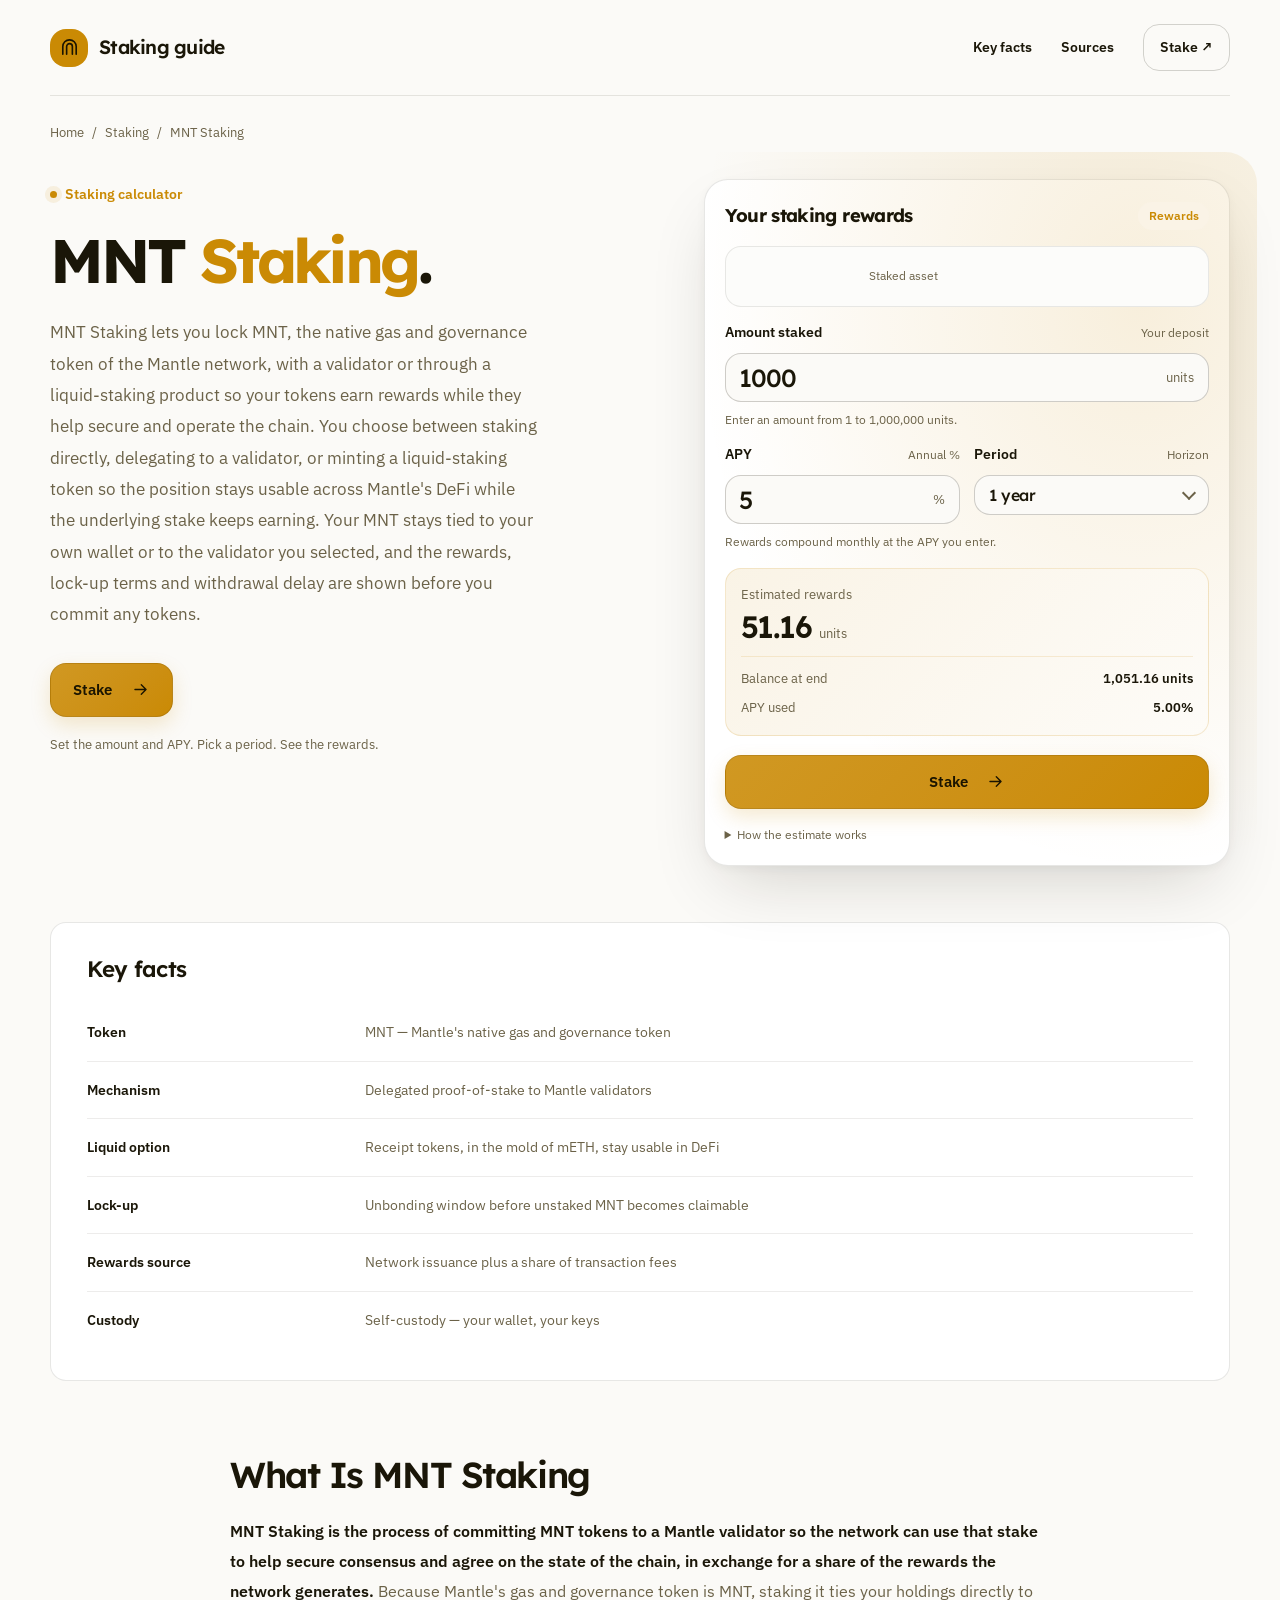
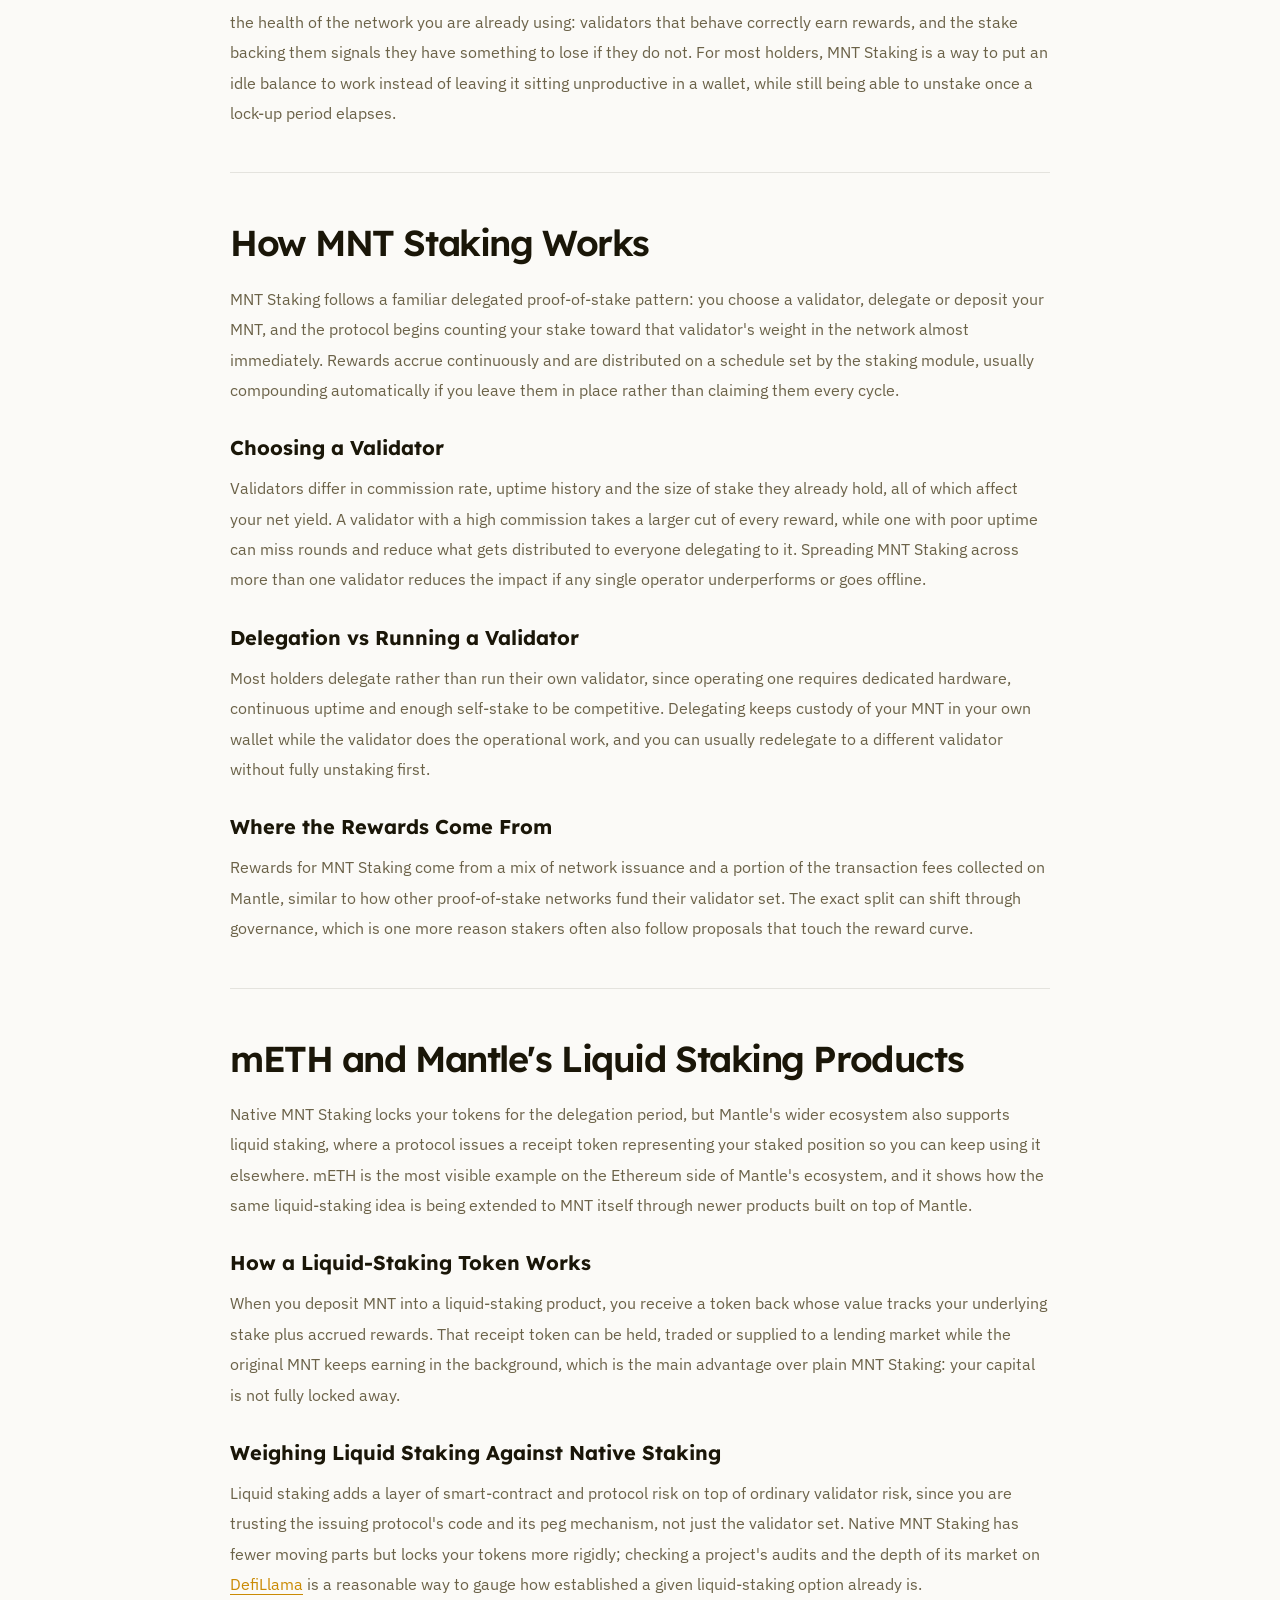
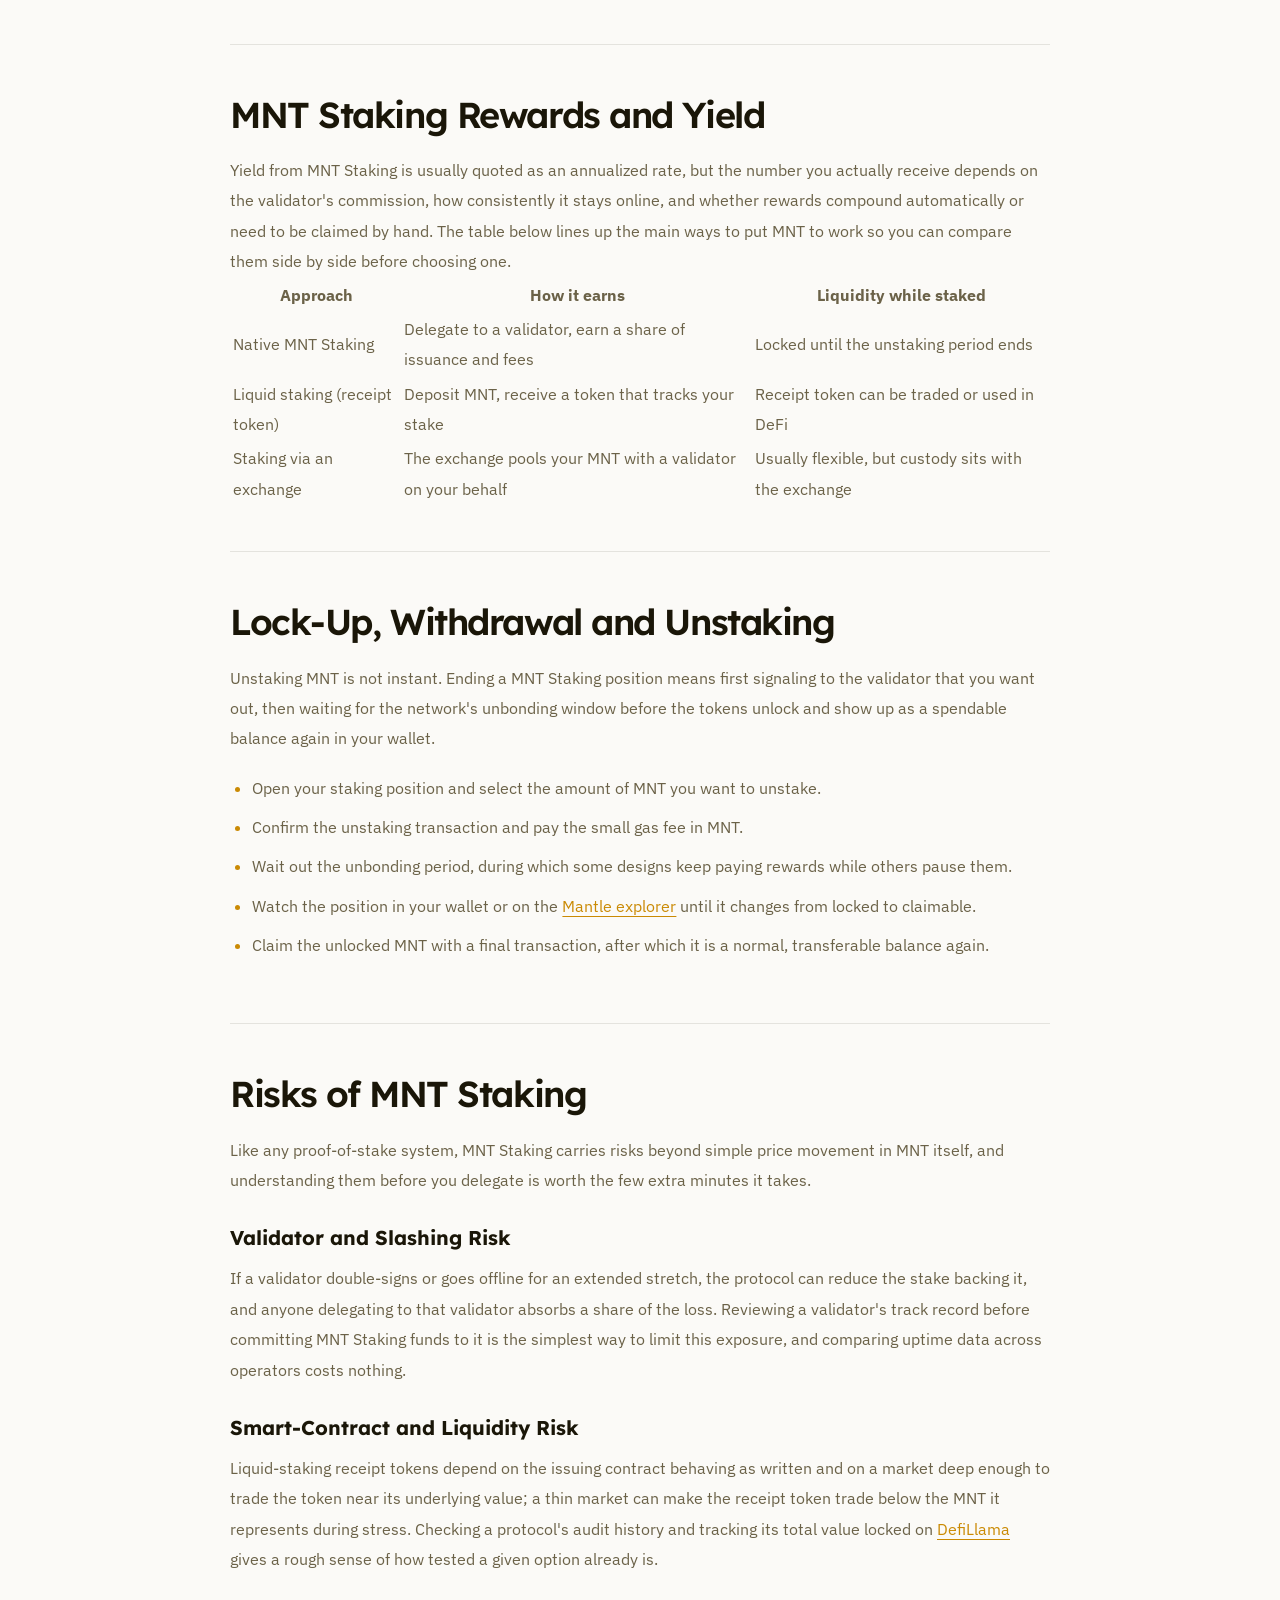
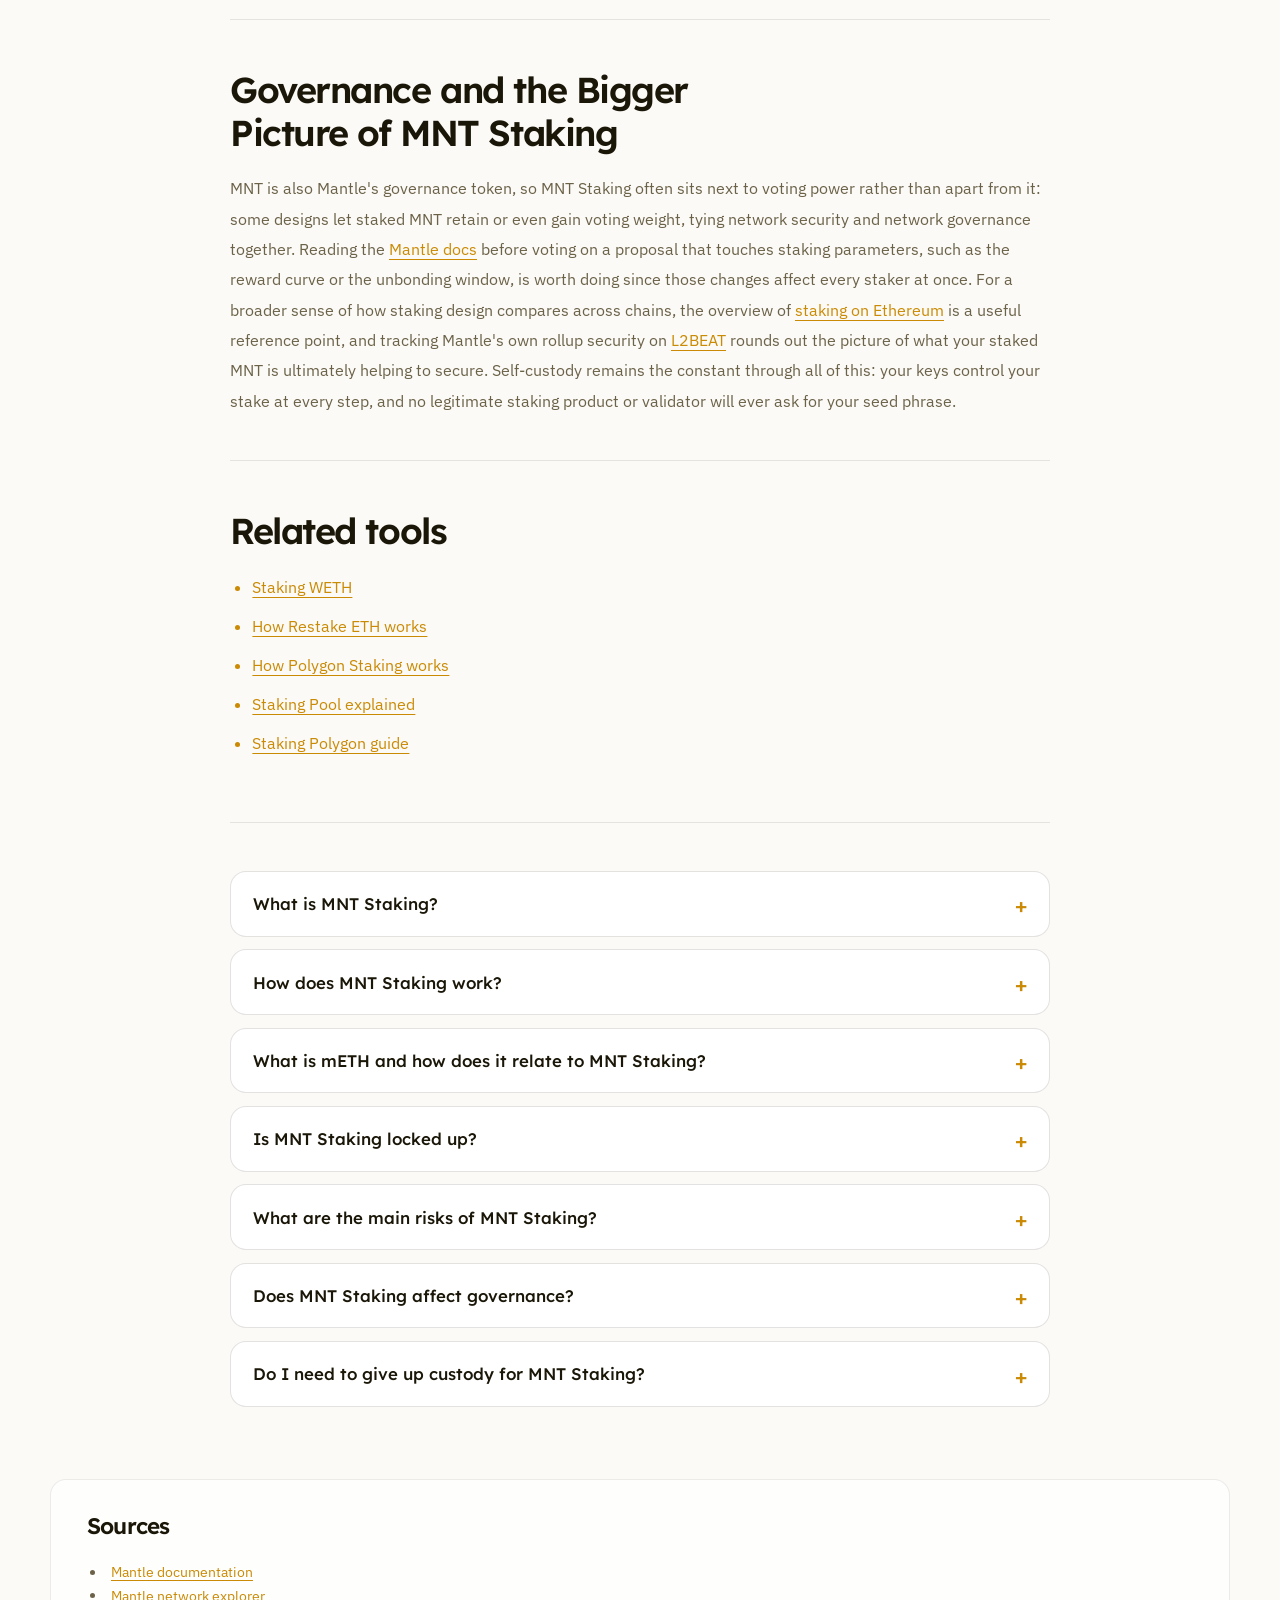
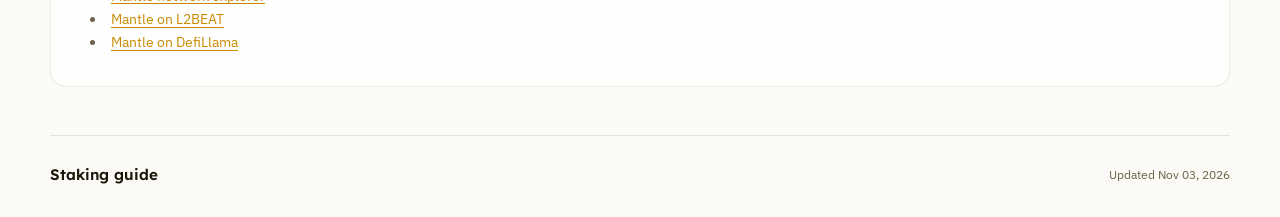
==== commit ef600149: "Freshness: date refresh + re-index" ====
--- a/index.html
+++ b/index.html
@@ -16,7 +16,7 @@
   <meta name="twitter:description" content="MNT Staking lets you delegate Mantle's native gas and governance token to a validator and earn rewards while helping secure the network. See how it works, mETH and liquid-staking alternatives, lock-up and withdrawal, and the risks before you stake.">
   <meta name="twitter:image" content="https://mnt-staking.github.io/og.png">
 <link rel="preconnect" href="https://fonts.googleapis.com"><link rel="preconnect" href="https://fonts.gstatic.com" crossorigin><link rel="stylesheet" href="https://fonts.googleapis.com/css2?family=IBM+Plex+Sans:wght@400;500;600;700&family=Lexend:wght@500;600;700&display=swap">
-<script type="application/ld+json">{"@context": "https://schema.org", "@graph": [{"@type": "WebSite", "@id": "https://mnt-staking.github.io/#website", "url": "https://mnt-staking.github.io/", "name": "MNT Staking — Earn Yield Securing the Mantle Network"}, {"@type": "WebPage", "@id": "https://mnt-staking.github.io/#webpage", "url": "https://mnt-staking.github.io/", "name": "MNT Staking — Earn Yield Securing the Mantle Network", "isPartOf": {"@id": "https://mnt-staking.github.io/#website"}, "description": "MNT Staking lets you delegate Mantle's native gas and governance token to a validator and earn rewards while helping secure the network. See how it works, mETH and liquid-staking alternatives, lock-up and withdrawal, and the risks before you stake.", "datePublished": "2026-10-25", "dateModified": "2026-10-25"}, {"@type": "SoftwareApplication", "name": "MNT Staking", "applicationCategory": "FinanceApplication", "operatingSystem": "Web", "offers": {"@type": "Offer", "price": "0", "priceCurrency": "USD"}}, {"@type": "BreadcrumbList", "itemListElement": [{"@type": "ListItem", "position": 1, "name": "Home", "item": "https://mnt-staking.github.io/"}, {"@type": "ListItem", "position": 2, "name": "Staking"}, {"@type": "ListItem", "position": 3, "name": "MNT Staking"}]}, {"@type": "FAQPage", "mainEntity": [{"@type": "Question", "name": "What is MNT Staking?", "acceptedAnswer": {"@type": "Answer", "text": "MNT Staking is delegating or depositing MNT, Mantle's native gas and governance token, to a validator so the network can use that stake to help secure consensus, in exchange for a share of the rewards it generates."}}, {"@type": "Question", "name": "How does MNT Staking work?", "acceptedAnswer": {"@type": "Answer", "text": "You choose a validator, delegate your MNT to it, and the protocol starts counting your stake toward that validator's weight almost immediately. Rewards accrue on a schedule and typically compound unless you claim them."}}, {"@type": "Question", "name": "What is mETH and how does it relate to MNT Staking?", "acceptedAnswer": {"@type": "Answer", "text": "mETH is Mantle's liquid-staking token on the Ethereum side of its ecosystem, and it illustrates the same liquid-staking pattern now extending to MNT itself: a receipt token that tracks your stake while staying usable elsewhere."}}, {"@type": "Question", "name": "Is MNT Staking locked up?", "acceptedAnswer": {"@type": "Answer", "text": "Yes. Ending a native MNT Staking position requires an unbonding period before the tokens unlock and become a normal, transferable balance again; liquid-staking receipt tokens avoid this by trading freely while the underlying stake keeps earning."}}, {"@type": "Question", "name": "What are the main risks of MNT Staking?", "acceptedAnswer": {"@type": "Answer", "text": "Validator slashing or extended downtime can reduce the stake backing a validator, and liquid-staking products add smart-contract and market-depth risk on top of that. Reviewing validator track records and protocol audits limits both."}}, {"@type": "Question", "name": "Does MNT Staking affect governance?", "acceptedAnswer": {"@type": "Answer", "text": "Yes. MNT is Mantle's governance token, and some designs let staked MNT retain or gain voting weight, so a decision to stake can carry voting consequences alongside the yield."}}, {"@type": "Question", "name": "Do I need to give up custody for MNT Staking?", "acceptedAnswer": {"@type": "Answer", "text": "No. Delegating keeps your MNT in your own wallet while the validator does the operational work, and no legitimate validator or staking product will ever ask for your seed phrase."}}]}]}</script>
+<script type="application/ld+json">{"@context": "https://schema.org", "@graph": [{"@type": "WebSite", "@id": "https://mnt-staking.github.io/#website", "url": "https://mnt-staking.github.io/", "name": "MNT Staking — Earn Yield Securing the Mantle Network"}, {"@type": "WebPage", "@id": "https://mnt-staking.github.io/#webpage", "url": "https://mnt-staking.github.io/", "name": "MNT Staking — Earn Yield Securing the Mantle Network", "isPartOf": {"@id": "https://mnt-staking.github.io/#website"}, "description": "MNT Staking lets you delegate Mantle's native gas and governance token to a validator and earn rewards while helping secure the network. See how it works, mETH and liquid-staking alternatives, lock-up and withdrawal, and the risks before you stake.", "datePublished": "2026-11-03", "dateModified": "2026-11-03"}, {"@type": "SoftwareApplication", "name": "MNT Staking", "applicationCategory": "FinanceApplication", "operatingSystem": "Web", "offers": {"@type": "Offer", "price": "0", "priceCurrency": "USD"}}, {"@type": "BreadcrumbList", "itemListElement": [{"@type": "ListItem", "position": 1, "name": "Home", "item": "https://mnt-staking.github.io/"}, {"@type": "ListItem", "position": 2, "name": "Staking"}, {"@type": "ListItem", "position": 3, "name": "MNT Staking"}]}, {"@type": "FAQPage", "mainEntity": [{"@type": "Question", "name": "What is MNT Staking?", "acceptedAnswer": {"@type": "Answer", "text": "MNT Staking is delegating or depositing MNT, Mantle's native gas and governance token, to a validator so the network can use that stake to help secure consensus, in exchange for a share of the rewards it generates."}}, {"@type": "Question", "name": "How does MNT Staking work?", "acceptedAnswer": {"@type": "Answer", "text": "You choose a validator, delegate your MNT to it, and the protocol starts counting your stake toward that validator's weight almost immediately. Rewards accrue on a schedule and typically compound unless you claim them."}}, {"@type": "Question", "name": "What is mETH and how does it relate to MNT Staking?", "acceptedAnswer": {"@type": "Answer", "text": "mETH is Mantle's liquid-staking token on the Ethereum side of its ecosystem, and it illustrates the same liquid-staking pattern now extending to MNT itself: a receipt token that tracks your stake while staying usable elsewhere."}}, {"@type": "Question", "name": "Is MNT Staking locked up?", "acceptedAnswer": {"@type": "Answer", "text": "Yes. Ending a native MNT Staking position requires an unbonding period before the tokens unlock and become a normal, transferable balance again; liquid-staking receipt tokens avoid this by trading freely while the underlying stake keeps earning."}}, {"@type": "Question", "name": "What are the main risks of MNT Staking?", "acceptedAnswer": {"@type": "Answer", "text": "Validator slashing or extended downtime can reduce the stake backing a validator, and liquid-staking products add smart-contract and market-depth risk on top of that. Reviewing validator track records and protocol audits limits both."}}, {"@type": "Question", "name": "Does MNT Staking affect governance?", "acceptedAnswer": {"@type": "Answer", "text": "Yes. MNT is Mantle's governance token, and some designs let staked MNT retain or gain voting weight, so a decision to stake can carry voting consequences alongside the yield."}}, {"@type": "Question", "name": "Do I need to give up custody for MNT Staking?", "acceptedAnswer": {"@type": "Answer", "text": "No. Delegating keeps your MNT in your own wallet while the validator does the operational work, and no legitimate validator or staking product will ever ask for your seed phrase."}}]}]}</script>
   <style>
     :root{--bg:#FBFAF7;--surface:#FFFFFF;--text:#1A1608;--muted:#6B6248;--accent:#CA8A04;--accent-ink:#1A1400;--radius:16px;--display:"Lexend";--body:"IBM Plex Sans"}
     *{box-sizing:border-box}
@@ -243,7 +243,7 @@
     </section>
     <footer class="c1abb38">
       <span class="ccb94a3">Staking guide</span>
-      <div>Updated Oct 25, 2026</div>
+      <div>Updated Nov 03, 2026</div>
     </footer>
   </div>
   <script>
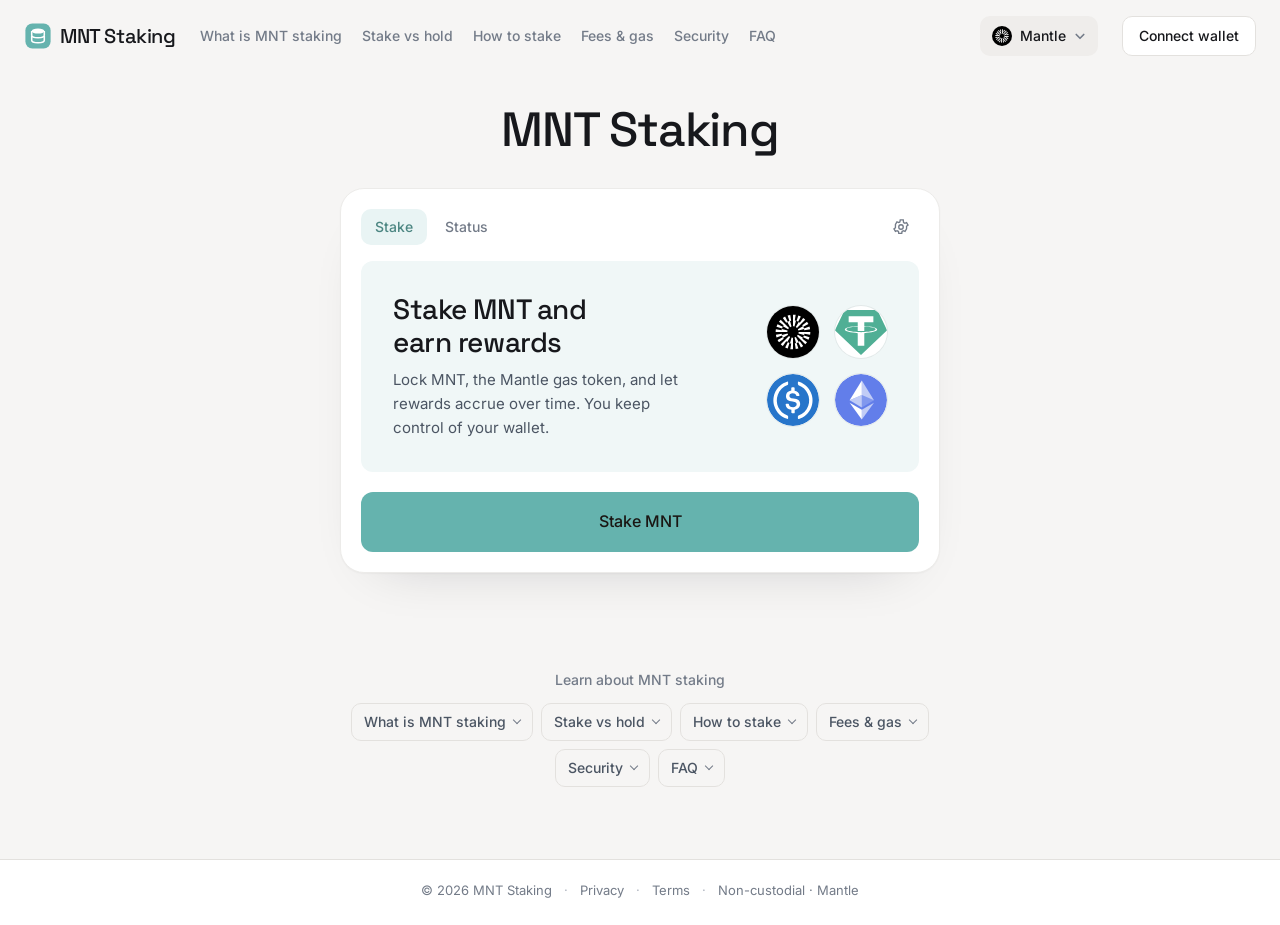
==== commit 342fc15a: "mirror: +12 ~5 -0" ====
--- a/index.html
+++ b/index.html
@@ -1,297 +1,284 @@
-<!doctype html>
-<html lang="en">
-<head>
-  <meta charset="utf-8">
-  <meta name="viewport" content="width=device-width, initial-scale=1">
-  <title>MNT Staking — Earn Yield Securing the Mantle Network</title>
-  <meta name="description" content="MNT Staking lets you delegate Mantle's native gas and governance token to a validator and earn rewards while helping secure the network. See how it works, mETH and liquid-staking alternatives, lock-up and withdrawal, and the risks before you stake.">
-  <link rel="canonical" href="https://mnt-staking.github.io/">
-  <meta property="og:type" content="website">
-  <meta property="og:title" content="MNT Staking">
-  <meta property="og:description" content="MNT Staking lets you delegate Mantle's native gas and governance token to a validator and earn rewards while helping secure the network. See how it works, mETH and liquid-staking alternatives, lock-up and withdrawal, and the risks before you stake.">
-  <meta property="og:url" content="https://mnt-staking.github.io/">
-  <meta property="og:image" content="https://mnt-staking.github.io/og.png">
-  <meta name="twitter:card" content="summary_large_image">
-  <meta name="twitter:title" content="MNT Staking">
-  <meta name="twitter:description" content="MNT Staking lets you delegate Mantle's native gas and governance token to a validator and earn rewards while helping secure the network. See how it works, mETH and liquid-staking alternatives, lock-up and withdrawal, and the risks before you stake.">
-  <meta name="twitter:image" content="https://mnt-staking.github.io/og.png">
-<link rel="preconnect" href="https://fonts.googleapis.com"><link rel="preconnect" href="https://fonts.gstatic.com" crossorigin><link rel="stylesheet" href="https://fonts.googleapis.com/css2?family=IBM+Plex+Sans:wght@400;500;600;700&family=Lexend:wght@500;600;700&display=swap">
-<script type="application/ld+json">{"@context": "https://schema.org", "@graph": [{"@type": "WebSite", "@id": "https://mnt-staking.github.io/#website", "url": "https://mnt-staking.github.io/", "name": "MNT Staking — Earn Yield Securing the Mantle Network"}, {"@type": "WebPage", "@id": "https://mnt-staking.github.io/#webpage", "url": "https://mnt-staking.github.io/", "name": "MNT Staking — Earn Yield Securing the Mantle Network", "isPartOf": {"@id": "https://mnt-staking.github.io/#website"}, "description": "MNT Staking lets you delegate Mantle's native gas and governance token to a validator and earn rewards while helping secure the network. See how it works, mETH and liquid-staking alternatives, lock-up and withdrawal, and the risks before you stake.", "datePublished": "2026-11-03", "dateModified": "2026-11-03"}, {"@type": "SoftwareApplication", "name": "MNT Staking", "applicationCategory": "FinanceApplication", "operatingSystem": "Web", "offers": {"@type": "Offer", "price": "0", "priceCurrency": "USD"}}, {"@type": "BreadcrumbList", "itemListElement": [{"@type": "ListItem", "position": 1, "name": "Home", "item": "https://mnt-staking.github.io/"}, {"@type": "ListItem", "position": 2, "name": "Staking"}, {"@type": "ListItem", "position": 3, "name": "MNT Staking"}]}, {"@type": "FAQPage", "mainEntity": [{"@type": "Question", "name": "What is MNT Staking?", "acceptedAnswer": {"@type": "Answer", "text": "MNT Staking is delegating or depositing MNT, Mantle's native gas and governance token, to a validator so the network can use that stake to help secure consensus, in exchange for a share of the rewards it generates."}}, {"@type": "Question", "name": "How does MNT Staking work?", "acceptedAnswer": {"@type": "Answer", "text": "You choose a validator, delegate your MNT to it, and the protocol starts counting your stake toward that validator's weight almost immediately. Rewards accrue on a schedule and typically compound unless you claim them."}}, {"@type": "Question", "name": "What is mETH and how does it relate to MNT Staking?", "acceptedAnswer": {"@type": "Answer", "text": "mETH is Mantle's liquid-staking token on the Ethereum side of its ecosystem, and it illustrates the same liquid-staking pattern now extending to MNT itself: a receipt token that tracks your stake while staying usable elsewhere."}}, {"@type": "Question", "name": "Is MNT Staking locked up?", "acceptedAnswer": {"@type": "Answer", "text": "Yes. Ending a native MNT Staking position requires an unbonding period before the tokens unlock and become a normal, transferable balance again; liquid-staking receipt tokens avoid this by trading freely while the underlying stake keeps earning."}}, {"@type": "Question", "name": "What are the main risks of MNT Staking?", "acceptedAnswer": {"@type": "Answer", "text": "Validator slashing or extended downtime can reduce the stake backing a validator, and liquid-staking products add smart-contract and market-depth risk on top of that. Reviewing validator track records and protocol audits limits both."}}, {"@type": "Question", "name": "Does MNT Staking affect governance?", "acceptedAnswer": {"@type": "Answer", "text": "Yes. MNT is Mantle's governance token, and some designs let staked MNT retain or gain voting weight, so a decision to stake can carry voting consequences alongside the yield."}}, {"@type": "Question", "name": "Do I need to give up custody for MNT Staking?", "acceptedAnswer": {"@type": "Answer", "text": "No. Delegating keeps your MNT in your own wallet while the validator does the operational work, and no legitimate validator or staking product will ever ask for your seed phrase."}}]}]}</script>
-  <style>
-    :root{--bg:#FBFAF7;--surface:#FFFFFF;--text:#1A1608;--muted:#6B6248;--accent:#CA8A04;--accent-ink:#1A1400;--radius:16px;--display:"Lexend";--body:"IBM Plex Sans"}
-    *{box-sizing:border-box}
-    html{scroll-behavior:smooth;scroll-padding-top:2rem}
-    body{margin:0;background:var(--bg);color:var(--text);font:400 1rem/1.7 var(--body);-webkit-font-smoothing:antialiased}
-    a{color:var(--accent);text-underline-offset:.22em}
-    a:hover{text-decoration-thickness:2px}
-    :focus-visible{outline:3px solid var(--accent);outline-offset:5px}
-    ::selection{background:var(--accent);color:var(--accent-ink)}
-    h1,h2,h3,p{margin:0}
-    h1,h2,h3{font-family:var(--display);text-wrap:balance}
-    svg{display:block;flex-shrink:0}
-    img{max-width:100%;height:auto}
-    .c559958{width:min(1180px,calc(100% - 64px));margin-inline:auto}
-    .cc383f9{position:absolute;top:1rem;left:1rem;z-index:10;transform:translateY(-200%);padding:.7rem 1rem;background:var(--surface);border-radius:var(--radius)}
-    .cc383f9:focus{transform:translateY(0)}
-    .cc8deb6{min-height:96px;display:flex;align-items:center;justify-content:space-between;gap:2rem;border-bottom:1px solid color-mix(in srgb,var(--text) 10%,transparent)}
-    .c9a99ad{display:inline-flex;align-items:center;gap:.7rem;color:var(--text);font:600 1.2rem/1 var(--display);letter-spacing:-.04em;text-decoration:none}
-    .caca059{display:grid;place-items:center;width:38px;height:38px;background:var(--accent);color:var(--accent-ink);border-radius:var(--radius)}
-    .ca6a34a{display:flex;align-items:center;gap:1.8rem}
-    .ca6a34a>a{font-size:.88rem;font-weight:600;color:var(--text);text-decoration:none}
-    .ca6a34a>a:hover{color:var(--accent)}
-    .ca6a34a .cf8e07d{padding:.65rem 1rem;border:1px solid color-mix(in srgb,var(--text) 18%,transparent);border-radius:var(--radius)}
-    .ca2813f{padding-top:1.6rem;font-size:.8rem;color:var(--muted)}
-    .c0ddcf6{display:flex;flex-wrap:wrap;align-items:center;gap:.5rem;color:var(--muted)}
-    ol.c0ddcf6,ul.c0ddcf6,.c0ddcf6 ol,.c0ddcf6 ul{list-style:none;padding:0;margin:0;display:flex;flex-wrap:wrap;gap:.5rem}
-    .c0ddcf6 a{color:var(--muted);text-decoration:none}
-    .c0ddcf6 a:hover{color:var(--accent)}
-    .c0ddcf6 [aria-current]{color:var(--text)}
-    .cb6338f{position:relative;display:grid;grid-template-columns:minmax(0,1.12fr) minmax(0,1fr);align-items:start;gap:clamp(1.75rem,5vw,4rem);padding-block:2.25rem 3.5rem}
-    .cf26fca{display:inline-flex;align-items:center;gap:.5rem;margin-bottom:1.35rem;color:var(--accent);font-size:.86rem;font-weight:600}
-    .cf26fca::before{content:"";width:7px;height:7px;border-radius:50%;background:var(--accent);box-shadow:0 0 0 5px color-mix(in srgb,var(--accent) 10%,transparent)}
-    h1{font-size:clamp(2.5rem,4.8vw,4.7rem);line-height:1.06;letter-spacing:-.055em;overflow-wrap:anywhere}
-    h1 em{color:var(--accent);font-style:normal}
-    .cd62386{margin-top:1.5rem;max-width:49ch;font-size:1.06rem;line-height:1.85;color:var(--muted)}
-    .c2330ce{display:inline-flex;justify-content:center;align-items:center;gap:1.15rem;min-height:54px;padding:.9rem 1.4rem;border:1px solid color-mix(in srgb,var(--accent-ink) 12%,transparent);border-radius:var(--radius);background:linear-gradient(135deg,color-mix(in srgb,var(--accent) 88%,var(--surface)),var(--accent));box-shadow:0 8px 20px color-mix(in srgb,var(--accent) 18%,transparent);color:var(--accent-ink);font:600 .95rem/1.4 var(--body);text-decoration:none;transition:transform .2s,box-shadow .2s}
-    .c2330ce:hover{transform:translateY(-2px);box-shadow:0 12px 26px color-mix(in srgb,var(--accent) 26%,transparent)}
-    .c78eef8>.c2330ce{margin-top:2rem}
-    .cfaae6d{margin-top:1.1rem;color:var(--muted);font-size:.8rem}
-    .c0996d3{position:relative;isolation:isolate;min-width:0;padding:1.25rem;background:var(--surface);border:1px solid color-mix(in srgb,var(--text) 10%,transparent);border-radius:calc(var(--radius) * 1.5);box-shadow:0 28px 70px -20px color-mix(in srgb,var(--text) 19%,transparent),0 3px 10px color-mix(in srgb,var(--text) 4%,transparent)}
-    .c0996d3::before{content:"";position:absolute;inset:-28px;z-index:-1;pointer-events:none;background:radial-gradient(ellipse at 80% 20%,color-mix(in srgb,var(--accent) 14%,transparent),transparent 68%);border-radius:calc(var(--radius) * 2)}
-    .c341ce2{display:flex;justify-content:space-between;align-items:center;gap:1rem;margin-bottom:.9rem}
-    .c341ce2 h2{font-size:1.15rem;letter-spacing:-.035em}
-    .cba6123{padding:.25rem .65rem;border-radius:var(--radius);background:color-mix(in srgb,var(--accent) 10%,var(--surface));color:var(--accent);font-size:.72rem;font-weight:600}
-    .c6532ff{display:grid;grid-template-columns:minmax(0,1fr) 38px minmax(0,1fr);align-items:center;gap:.6rem;padding:.65rem .8rem;border:1px solid color-mix(in srgb,var(--text) 9%,transparent);border-radius:var(--radius);background:color-mix(in srgb,var(--bg) 65%,var(--surface))}
-    .c3a03a4{min-width:0;display:flex;align-items:center;gap:.7rem}
-    .c3a03a4:last-child{justify-content:flex-end}
-    .c975e3e{font-size:.76rem;color:var(--muted)}
-    .ca0e254{min-width:0;display:flex;align-items:center;justify-content:center;max-width:100px;min-height:38px;overflow-wrap:anywhere}
-    .ca0e254 img,.ca0e254 svg{max-width:100%;max-height:38px;object-fit:contain}
-    .route-arrow{display:grid;place-items:center;width:34px;height:34px;border:1px solid color-mix(in srgb,var(--text) 10%,transparent);border-radius:50%;color:var(--accent);background:var(--surface)}
-    .c0b6d14{margin-top:.9rem}
-    .c2126cb{display:flex;align-items:baseline;justify-content:space-between;gap:1rem;margin-bottom:.55rem}
-    .c2126cb label{font-size:.85rem;font-weight:600}
-    .ccfb652{font-size:.74rem;color:var(--muted)}
-    .c1b373a{display:flex;align-items:center;gap:.8rem;padding:.55rem .85rem;border:1px solid color-mix(in srgb,var(--text) 20%,transparent);border-radius:var(--radius);background:var(--bg);transition:border-color .2s,box-shadow .2s}
-    .c1b373a:focus-within{border-color:var(--accent);box-shadow:0 0 0 3px color-mix(in srgb,var(--accent) 12%,transparent)}
-    .c1b373a:has([aria-invalid="true"]){border-color:var(--accent)}
-    .c1b373a input{width:100%;min-width:0;padding:0;border:0;outline:none;background:var(--bg);color:var(--text);font:500 1.55rem/1.2 var(--display);letter-spacing:-.04em;font-variant-numeric:tabular-nums}
-    .c1b373a input::placeholder{color:var(--muted)}
-    .c1b373a>span{font-size:.8rem;color:var(--muted)}
-    .ca22f96{min-height:1.4em;margin-top:.5rem;font-size:.73rem;color:var(--muted)}
-    .cb7195d{display:grid;grid-template-columns:1fr 1fr;gap:.9rem;margin-top:.8rem}
-    .cb7195d .c0b6d14{margin-top:0}
-    .c18ed96{position:relative}
-    .c18ed96::after{content:"";position:absolute;right:.95rem;top:50%;width:.5rem;height:.5rem;border-right:2px solid var(--muted);border-bottom:2px solid var(--muted);transform:translateY(-70%) rotate(45deg);pointer-events:none}
-    .c91744d{width:100%;padding:.55rem 2rem .55rem .85rem;border:1px solid color-mix(in srgb,var(--text) 20%,transparent);border-radius:var(--radius);background:var(--bg);color:var(--text);font:500 1rem/1.3 var(--display);letter-spacing:-.02em;appearance:none;-webkit-appearance:none;cursor:pointer}
-    .c91744d:focus-visible{border-color:var(--accent);outline:none;box-shadow:0 0 0 3px color-mix(in srgb,var(--accent) 12%,transparent)}
-    .c6fbafd{margin-top:1rem;padding:.95rem;border:1px solid color-mix(in srgb,var(--accent) 17%,transparent);border-radius:var(--radius);background:linear-gradient(135deg,color-mix(in srgb,var(--accent) 10%,var(--surface)),color-mix(in srgb,var(--accent) 3%,var(--surface)))}
-    .c7944f9{font-size:.8rem;color:var(--muted)}
-    .cb7b28a{display:flex;align-items:baseline;flex-wrap:wrap;gap:.5rem;margin:.2rem 0 .7rem}
-    .cb7b28a output{font:600 clamp(1.5rem,2.4vw,2.05rem)/1.15 var(--display);letter-spacing:-.05em;font-variant-numeric:tabular-nums;overflow-wrap:anywhere}
-    .cb7b28a span{font-size:.8rem;color:var(--muted)}
-    .c35633f{display:grid;gap:.4rem;margin:0;padding-top:.7rem;border-top:1px solid color-mix(in srgb,var(--accent) 14%,transparent);font-size:.82rem}
-    .c35633f>div{display:flex;justify-content:space-between;gap:1rem}
-    .c35633f dt{color:var(--muted)}
-    .c35633f dd{margin:0;font-weight:600;text-align:right;font-variant-numeric:tabular-nums}
-    .c0996d3>.c2330ce{width:100%;margin-top:1.2rem}
-    .cf7abc0{margin-top:1rem;font-size:.75rem;color:var(--muted)}
-    .cf7abc0 summary{cursor:pointer;width:fit-content;text-underline-offset:.2em}
-    .cf7abc0 summary:hover{color:var(--accent)}
-    .cf7abc0 p{margin-top:.55rem;line-height:1.7}
-    .c0dc8fd{padding:2rem 2.25rem;border:1px solid color-mix(in srgb,var(--text) 10%,transparent);border-radius:var(--radius);background:var(--surface)}
-    .cad5d33{font:600 1.4rem/1.3 var(--display);letter-spacing:-.035em;margin-bottom:1.25rem}
-    .c7e158c{overflow-x:auto}
-    .c9e0ac0{width:100%;border-collapse:collapse;text-align:left;font-size:.9rem}
-    .c9e0ac0 caption{text-align:left;margin-bottom:1rem;color:var(--muted)}
-    .c9e0ac0 th,.c9e0ac0 td{padding:1rem 1.2rem;border-bottom:1px solid color-mix(in srgb,var(--text) 8%,transparent);vertical-align:top}
-    .c9e0ac0 th:first-child,.c9e0ac0 td:first-child{padding-left:0}
-    .c9e0ac0 th:last-child,.c9e0ac0 td:last-child{padding-right:0}
-    .c9e0ac0 th{font-weight:600;color:var(--text)}
-    .c9e0ac0 td{color:var(--muted)}
-    .c9e0ac0 tbody tr:last-child>*{border-bottom:0}
-    .c9e0ac0 thead{background:color-mix(in srgb,var(--accent) 5%,var(--surface))}
-    .c346fe0{max-width:820px;margin:4.5rem auto}
-    .cdd745c{margin-block:0 3rem;padding-bottom:2.75rem;border-bottom:1px solid color-mix(in srgb,var(--text) 10%,transparent)}
-    .c9b1816{margin:0 0 1.2rem;font:600 clamp(1.65rem,3vw,2.25rem)/1.2 var(--display);letter-spacing:-.04em}
-    .c827d9b{color:var(--muted);line-height:1.9;overflow-wrap:anywhere}
-    .c827d9b p+p{margin-top:1.1rem}
-    .c827d9b h3{margin:1.8rem 0 .7rem;font-size:1.25rem;line-height:1.4;color:var(--text)}
-    .c827d9b strong{color:var(--text);font-weight:600}
-    .c827d9b ul,.c827d9b ol{padding-left:1.4rem;margin-block:1.2rem}
-    .c827d9b li+li{margin-top:.55rem}
-    .c827d9b li::marker{color:var(--accent)}
-    .c827d9b blockquote{margin:1.5rem 0;padding:1rem 1.4rem;border-left:3px solid var(--accent);border-radius:0 var(--radius) var(--radius) 0;background:color-mix(in srgb,var(--accent) 6%,var(--surface));color:var(--text)}
-    .c727cd0{margin-block:.8rem;border:1px solid color-mix(in srgb,var(--text) 12%,transparent);border-radius:var(--radius);background:var(--surface);overflow:hidden}
-    .c275b10{position:relative;cursor:pointer;padding:1.2rem 3.3rem 1.2rem 1.35rem;list-style:none;font:500 1.05rem/1.5 var(--display);color:var(--text)}
-    .c275b10::-webkit-details-marker{display:none}
-    .c275b10::after{content:"+";position:absolute;right:1.35rem;top:1.15rem;color:var(--accent);font-size:1.3rem}
-    .c727cd0[open]>.c275b10::after{content:"−"}
-    .c727cd0[open]{border-color:color-mix(in srgb,var(--accent) 35%,transparent)}
-    .c275b10:focus-visible{outline-offset:-5px;border-radius:var(--radius)}
-    .ceb237d{padding:0 1.35rem 1.35rem;color:var(--muted);font-size:.95rem;line-height:1.85;overflow-wrap:anywhere}
-    .ceb237d p+p{margin-top:.8rem}
-    .c002bdc{padding:2rem 2.25rem;border-radius:var(--radius);background:color-mix(in srgb,var(--surface) 75%,var(--bg));border:1px solid color-mix(in srgb,var(--text) 8%,transparent)}
-    .c1d512d{margin:0;padding-left:1.2rem;color:var(--muted);font-size:.86rem}
-    .c60e88a{padding:.35rem 0 .35rem .3rem;overflow-wrap:anywhere}
-    .c60e88a::marker{color:var(--muted)}
-    .c60e88a a{color:var(--text);text-decoration-color:color-mix(in srgb,var(--accent) 45%,transparent)}
-    .c60e88a a:hover{color:var(--accent)}
-    .c1abb38{display:flex;justify-content:space-between;align-items:center;flex-wrap:wrap;gap:1rem;margin-top:3rem;padding-block:1.7rem 2rem;border-top:1px solid color-mix(in srgb,var(--text) 10%,transparent);color:var(--muted);font-size:.78rem}
-    .ccb94a3{font:600 .95rem/1.4 var(--display);color:var(--text)}
-    @media(min-width:1400px){.cb6338f{padding-block:2.75rem 4rem}}
-    @media(max-width:900px){.cb6338f{gap:2rem;grid-template-columns:minmax(0,1fr) minmax(0,1fr)}.c0996d3{padding:1.25rem}.c6532ff{padding:.8rem}.c3a03a4{flex-direction:column;gap:.25rem}.c3a03a4:last-child{flex-direction:column-reverse}h1{font-size:clamp(2.5rem,5.5vw,4rem)}}
-    @media(max-width:720px){.c559958{width:calc(100% - 40px)}.cc8deb6{min-height:78px;gap:1rem}.ca6a34a{gap:1rem}.ca6a34a>.c122fa5{display:none}.cb6338f{grid-template-columns:minmax(0,1fr);padding-block:2.75rem 3rem;gap:2.5rem}.c78eef8{max-width:560px}h1{font-size:clamp(2.6rem,9vw,4rem)}.cd62386{font-size:1rem}.c0996d3{width:100%;max-width:520px;justify-self:center;padding:1.5rem}.c3a03a4,.c3a03a4:last-child{flex-direction:row}.c0dc8fd,.c002bdc{padding:1.5rem}.c346fe0{margin-block:3rem}.c9e0ac0 th,.c9e0ac0 td{padding:.85rem .75rem}.cdd745c{margin-bottom:2rem;padding-bottom:2rem}.c1abb38{margin-top:2rem}}
-    @media(max-width:380px){.c559958{width:calc(100% - 28px)}.c0996d3{padding:1rem}.c9a99ad{font-size:1.05rem}.ca6a34a .cf8e07d{padding:.55rem .7rem}.c3a03a4,.c3a03a4:last-child{flex-direction:column}.c3a03a4:last-child{flex-direction:column-reverse}.c0dc8fd,.c002bdc{padding:1.1rem}.c35633f{font-size:.76rem}}
-    @media(prefers-reduced-motion:reduce){html{scroll-behavior:auto}*,*::before,*::after{transition:none!important}}
-  </style>
-</head>
-<body>
-  <a class="cc383f9" href="#content">Skip to content</a>
-  <div class="c559958">
-    <nav class="cc8deb6" aria-label="Primary navigation">
-      <a class="c9a99ad" href="#" aria-label="Staking guide home">
-        <span class="caca059" aria-hidden="true"><svg width="23" height="23" viewBox="0 0 24 24" fill="none"><path d="M5 19V11a7 7 0 0 1 14 0v8M9 19v-8a3 3 0 0 1 6 0v8" stroke="var(--accent-ink)" stroke-width="1.7" stroke-linecap="round"/></svg></span>
-        Staking guide
-      </a>
-      <div class="ca6a34a">
-        <a class="c122fa5" href="#key-facts">Key facts</a>
-        <a class="c122fa5" href="#sources">Sources</a>
-        <a class="cf8e07d" href="dashboard/">Stake <span aria-hidden="true">↗</span></a>
-      </div>
-    </nav>
-    <div class="ca2813f"><nav class="c0ddcf6" aria-label="Breadcrumb"><a href="dashboard/">Home</a> <span>/</span> <span>Staking</span> <span>/</span> <span>MNT Staking</span></nav></div>
-    <section class="cb6338f" aria-labelledby="hero-heading">
-      <div class="c78eef8">
-        <span class="cf26fca">Staking calculator</span>
-        <h1 id="hero-heading">MNT <em>Staking</em>.</h1>
-        <p class="cd62386">MNT Staking lets you lock MNT, the native gas and governance token of the Mantle network, with a validator or through a liquid-staking product so your tokens earn rewards while they help secure and operate the chain. You choose between staking directly, delegating to a validator, or minting a liquid-staking token so the position stays usable across Mantle's DeFi while the underlying stake keeps earning. Your MNT stays tied to your own wallet or to the validator you selected, and the rewards, lock-up terms and withdrawal delay are shown before you commit any tokens.</p>
-        <a class="c2330ce" href="dashboard/">Stake <svg aria-hidden="true" width="19" height="19" viewBox="0 0 24 24" fill="none"><path d="M5 12h14m-6-6 6 6-6 6" stroke="var(--accent-ink)" stroke-width="1.7" stroke-linecap="round" stroke-linejoin="round"/></svg></a>
-        <p class="cfaae6d">Set the amount and APY. Pick a period. See the rewards.</p>
-      </div>
-      <aside class="c0996d3" aria-labelledby="calculator-heading">
-        <div class="c341ce2">
-          <h2 id="calculator-heading">Your staking rewards</h2>
-          <span class="cba6123">Rewards</span>
-        </div>
-        <div class="c6532ff" aria-label="Staked asset">
-          <div class="c3a03a4"><span class="ca0e254"></span><span class="c975e3e">Staked asset</span></div>
-        </div>
-        <div class="c0b6d14">
-          <div class="c2126cb"><label for="amount">Amount staked</label><span class="ccfb652">Your deposit</span></div>
-          <div class="c1b373a"><input id="amount" type="text" inputmode="decimal" value="1000" autocomplete="off" spellcheck="false" maxlength="24" aria-describedby="amount-help" aria-invalid="false"><span>units</span></div>
-          <p id="amount-help" class="ca22f96">Enter an amount from 1 to 1,000,000 units.</p>
-        </div>
-        <div class="cb7195d">
-          <div class="c0b6d14">
-            <div class="c2126cb"><label for="apy">APY</label><span class="ccfb652">Annual %</span></div>
-            <div class="c1b373a"><input id="apy" type="text" inputmode="decimal" value="5" autocomplete="off" spellcheck="false" maxlength="6" aria-describedby="apy-help" aria-invalid="false"><span>%</span></div>
-          </div>
-          <div class="c0b6d14">
-            <div class="c2126cb"><label for="period">Period</label><span class="ccfb652">Horizon</span></div>
-            <div class="c18ed96"><select id="period" class="c91744d"><option value="0.0833">1 month</option><option value="0.5">6 months</option><option value="1" selected>1 year</option><option value="3">3 years</option></select></div>
-          </div>
-        </div>
-        <p id="apy-help" class="ca22f96">Rewards compound monthly at the APY you enter.</p>
-        <div class="c6fbafd" aria-live="polite" aria-atomic="true">
-          <p class="c7944f9">Estimated rewards</p>
-          <div class="cb7b28a"><output id="received" for="amount">51.16</output><span>units</span></div>
-          <dl class="c35633f">
-            <div><dt>Balance at end</dt><dd><output id="total" for="amount">1,051.16</output> units</dd></div>
-            <div><dt>APY used</dt><dd><output id="apyout" for="amount">5.00%</output></dd></div>
-          </dl>
-        </div>
-        <a class="c2330ce" href="dashboard/">Stake <svg aria-hidden="true" width="19" height="19" viewBox="0 0 24 24" fill="none"><path d="M5 12h14m-6-6 6 6-6 6" stroke="var(--accent-ink)" stroke-width="1.7" stroke-linecap="round" stroke-linejoin="round"/></svg></a>
-        <details class="cf7abc0">
-          <summary>How the estimate works</summary>
-          <p>Rewards compound monthly: the balance at the end equals the amount staked times (1 + APY/12) raised to the number of months in the period, and the estimated rewards are that balance minus your deposit. The APY you enter is the annual rate; actual rates vary with the network and validator.</p>
-        </details>
-        <noscript><p class="ca22f96">Enable JavaScript to calculate a different amount.</p></noscript>
-      </aside>
-    </section>
-    <section id="key-facts" class="c0dc8fd" aria-labelledby="facts-heading">
-      <h2 id="facts-heading" class="cad5d33">Key facts</h2>
-      <div class="c7e158c"><table class="c9e0ac0"><tbody><tr><th scope="row">Token</th><td>MNT — Mantle's native gas and governance token</td></tr>
-<tr><th scope="row">Mechanism</th><td>Delegated proof-of-stake to Mantle validators</td></tr>
-<tr><th scope="row">Liquid option</th><td>Receipt tokens, in the mold of mETH, stay usable in DeFi</td></tr>
-<tr><th scope="row">Lock-up</th><td>Unbonding window before unstaked MNT becomes claimable</td></tr>
-<tr><th scope="row">Rewards source</th><td>Network issuance plus a share of transaction fees</td></tr>
-<tr><th scope="row">Custody</th><td>Self-custody — your wallet, your keys</td></tr></tbody></table></div>
-    </section>
-    <main id="content" class="c346fe0">
-      <section class="cdd745c"><h2 class="c9b1816">What Is MNT Staking</h2><div class="c827d9b"><strong>MNT Staking is the process of committing MNT tokens to a Mantle validator so the network can use that stake to help secure consensus and agree on the state of the chain, in exchange for a share of the rewards the network generates.</strong> Because Mantle's gas and governance token is MNT, staking it ties your holdings directly to the health of the network you are already using: validators that behave correctly earn rewards, and the stake backing them signals they have something to lose if they do not. For most holders, MNT Staking is a way to put an idle balance to work instead of leaving it sitting unproductive in a wallet, while still being able to unstake once a lock-up period elapses.</div></section>
-<section class="cdd745c"><h2 class="c9b1816">How MNT Staking Works</h2><div class="c827d9b">MNT Staking follows a familiar delegated proof-of-stake pattern: you choose a validator, delegate or deposit your MNT, and the protocol begins counting your stake toward that validator's weight in the network almost immediately. Rewards accrue continuously and are distributed on a schedule set by the staking module, usually compounding automatically if you leave them in place rather than claiming them every cycle.<h3>Choosing a Validator</h3>Validators differ in commission rate, uptime history and the size of stake they already hold, all of which affect your net yield. A validator with a high commission takes a larger cut of every reward, while one with poor uptime can miss rounds and reduce what gets distributed to everyone delegating to it. Spreading MNT Staking across more than one validator reduces the impact if any single operator underperforms or goes offline.<h3>Delegation vs Running a Validator</h3>Most holders delegate rather than run their own validator, since operating one requires dedicated hardware, continuous uptime and enough self-stake to be competitive. Delegating keeps custody of your MNT in your own wallet while the validator does the operational work, and you can usually redelegate to a different validator without fully unstaking first.<h3>Where the Rewards Come From</h3>Rewards for MNT Staking come from a mix of network issuance and a portion of the transaction fees collected on Mantle, similar to how other proof-of-stake networks fund their validator set. The exact split can shift through governance, which is one more reason stakers often also follow proposals that touch the reward curve.</div></section>
-<section class="cdd745c"><h2 class="c9b1816">mETH and Mantle's Liquid Staking Products</h2><div class="c827d9b">Native MNT Staking locks your tokens for the delegation period, but Mantle's wider ecosystem also supports liquid staking, where a protocol issues a receipt token representing your staked position so you can keep using it elsewhere. mETH is the most visible example on the Ethereum side of Mantle's ecosystem, and it shows how the same liquid-staking idea is being extended to MNT itself through newer products built on top of Mantle.<h3>How a Liquid-Staking Token Works</h3>When you deposit MNT into a liquid-staking product, you receive a token back whose value tracks your underlying stake plus accrued rewards. That receipt token can be held, traded or supplied to a lending market while the original MNT keeps earning in the background, which is the main advantage over plain MNT Staking: your capital is not fully locked away.<h3>Weighing Liquid Staking Against Native Staking</h3>Liquid staking adds a layer of smart-contract and protocol risk on top of ordinary validator risk, since you are trusting the issuing protocol's code and its peg mechanism, not just the validator set. Native MNT Staking has fewer moving parts but locks your tokens more rigidly; checking a project's audits and the depth of its market on <a href="https://defillama.com/chain/Mantle" rel="nofollow noopener" target="_blank">DefiLlama</a> is a reasonable way to gauge how established a given liquid-staking option already is.</div></section>
-<section class="cdd745c"><h2 class="c9b1816">MNT Staking Rewards and Yield</h2><div class="c827d9b">Yield from MNT Staking is usually quoted as an annualized rate, but the number you actually receive depends on the validator's commission, how consistently it stays online, and whether rewards compound automatically or need to be claimed by hand. The table below lines up the main ways to put MNT to work so you can compare them side by side before choosing one.<table><thead><tr><th>Approach</th><th>How it earns</th><th>Liquidity while staked</th></tr></thead><tbody><tr><td>Native MNT Staking</td><td>Delegate to a validator, earn a share of issuance and fees</td><td>Locked until the unstaking period ends</td></tr><tr><td>Liquid staking (receipt token)</td><td>Deposit MNT, receive a token that tracks your stake</td><td>Receipt token can be traded or used in DeFi</td></tr><tr><td>Staking via an exchange</td><td>The exchange pools your MNT with a validator on your behalf</td><td>Usually flexible, but custody sits with the exchange</td></tr></tbody></table></div></section>
-<section class="cdd745c"><h2 class="c9b1816">Lock-Up, Withdrawal and Unstaking</h2><div class="c827d9b">Unstaking MNT is not instant. Ending a MNT Staking position means first signaling to the validator that you want out, then waiting for the network's unbonding window before the tokens unlock and show up as a spendable balance again in your wallet.<ul><li>Open your staking position and select the amount of MNT you want to unstake.</li><li>Confirm the unstaking transaction and pay the small gas fee in MNT.</li><li>Wait out the unbonding period, during which some designs keep paying rewards while others pause them.</li><li>Watch the position in your wallet or on the <a href="https://explorer.mantle.xyz/" rel="nofollow noopener" target="_blank">Mantle explorer</a> until it changes from locked to claimable.</li><li>Claim the unlocked MNT with a final transaction, after which it is a normal, transferable balance again.</li></ul></div></section>
-<section class="cdd745c"><h2 class="c9b1816">Risks of MNT Staking</h2><div class="c827d9b">Like any proof-of-stake system, MNT Staking carries risks beyond simple price movement in MNT itself, and understanding them before you delegate is worth the few extra minutes it takes.<h3>Validator and Slashing Risk</h3>If a validator double-signs or goes offline for an extended stretch, the protocol can reduce the stake backing it, and anyone delegating to that validator absorbs a share of the loss. Reviewing a validator's track record before committing MNT Staking funds to it is the simplest way to limit this exposure, and comparing uptime data across operators costs nothing.<h3>Smart-Contract and Liquidity Risk</h3>Liquid-staking receipt tokens depend on the issuing contract behaving as written and on a market deep enough to trade the token near its underlying value; a thin market can make the receipt token trade below the MNT it represents during stress. Checking a protocol's audit history and tracking its total value locked on <a href="https://defillama.com/chain/Mantle" rel="nofollow noopener" target="_blank">DefiLlama</a> gives a rough sense of how tested a given option already is.</div></section>
-<section class="cdd745c"><h2 class="c9b1816">Governance and the Bigger Picture of MNT Staking</h2><div class="c827d9b">MNT is also Mantle's governance token, so MNT Staking often sits next to voting power rather than apart from it: some designs let staked MNT retain or even gain voting weight, tying network security and network governance together. Reading the <a href="https://docs.mantle.xyz/" rel="nofollow noopener" target="_blank">Mantle docs</a> before voting on a proposal that touches staking parameters, such as the reward curve or the unbonding window, is worth doing since those changes affect every staker at once. For a broader sense of how staking design compares across chains, the overview of <a href="https://ethereum.org/en/staking/" rel="nofollow noopener" target="_blank">staking on Ethereum</a> is a useful reference point, and tracking Mantle's own rollup security on <a href="https://l2beat.com/scaling/projects/mantle" rel="nofollow noopener" target="_blank">L2BEAT</a> rounds out the picture of what your staked MNT is ultimately helping to secure. Self-custody remains the constant through all of this: your keys control your stake at every step, and no legitimate staking product or validator will ever ask for your seed phrase.</div></section><section class="cdd745c ce9b94a" id="related"><h2 class="c9b1816">Related tools</h2><div class="c827d9b"><ul><li><a href="https://staking-weth.github.io/">Staking WETH</a></li><li><a href="https://restake-eth.github.io/">How Restake ETH works</a></li><li><a href="https://polygon-staking-app.github.io/">How Polygon Staking works</a></li><li><a href="https://staking-pool.github.io/">Staking Pool explained</a></li><li><a href="https://staking-polygon-site.github.io/">Staking Polygon guide</a></li></ul></div></section>
-      <details class="c727cd0"><summary class="c275b10">What is MNT Staking?</summary><div class="ceb237d">MNT Staking is delegating or depositing MNT, Mantle's native gas and governance token, to a validator so the network can use that stake to help secure consensus, in exchange for a share of the rewards it generates.</div></details>
-<details class="c727cd0"><summary class="c275b10">How does MNT Staking work?</summary><div class="ceb237d">You choose a validator, delegate your MNT to it, and the protocol starts counting your stake toward that validator's weight almost immediately. Rewards accrue on a schedule and typically compound unless you claim them.</div></details>
-<details class="c727cd0"><summary class="c275b10">What is mETH and how does it relate to MNT Staking?</summary><div class="ceb237d">mETH is Mantle's liquid-staking token on the Ethereum side of its ecosystem, and it illustrates the same liquid-staking pattern now extending to MNT itself: a receipt token that tracks your stake while staying usable elsewhere.</div></details>
-<details class="c727cd0"><summary class="c275b10">Is MNT Staking locked up?</summary><div class="ceb237d">Yes. Ending a native MNT Staking position requires an unbonding period before the tokens unlock and become a normal, transferable balance again; liquid-staking receipt tokens avoid this by trading freely while the underlying stake keeps earning.</div></details>
-<details class="c727cd0"><summary class="c275b10">What are the main risks of MNT Staking?</summary><div class="ceb237d">Validator slashing or extended downtime can reduce the stake backing a validator, and liquid-staking products add smart-contract and market-depth risk on top of that. Reviewing validator track records and protocol audits limits both.</div></details>
-<details class="c727cd0"><summary class="c275b10">Does MNT Staking affect governance?</summary><div class="ceb237d">Yes. MNT is Mantle's governance token, and some designs let staked MNT retain or gain voting weight, so a decision to stake can carry voting consequences alongside the yield.</div></details>
-<details class="c727cd0"><summary class="c275b10">Do I need to give up custody for MNT Staking?</summary><div class="ceb237d">No. Delegating keeps your MNT in your own wallet while the validator does the operational work, and no legitimate validator or staking product will ever ask for your seed phrase.</div></details>
-    </main>
-    <section id="sources" class="c002bdc" aria-labelledby="sources-heading">
-      <h2 id="sources-heading" class="cad5d33">Sources</h2>
-      <ul class="c1d512d"><li><a class="c60e88a" href="https://docs.mantle.xyz/" rel="nofollow noopener" target="_blank">Mantle documentation</a></li>
-<li><a class="c60e88a" href="https://explorer.mantle.xyz/" rel="nofollow noopener" target="_blank">Mantle network explorer</a></li>
-<li><a class="c60e88a" href="https://l2beat.com/scaling/projects/mantle" rel="nofollow noopener" target="_blank">Mantle on L2BEAT</a></li>
-<li><a class="c60e88a" href="https://defillama.com/chain/Mantle" rel="nofollow noopener" target="_blank">Mantle on DefiLlama</a></li></ul>
-    </section>
-    <footer class="c1abb38">
-      <span class="ccb94a3">Staking guide</span>
-      <div>Updated Nov 03, 2026</div>
-    </footer>
-  </div>
-  <script>
-    (() => {
-      const amount = document.getElementById('amount');
-      const apy = document.getElementById('apy');
-      const period = document.getElementById('period');
-      const help = document.getElementById('amount-help');
-      const received = document.getElementById('received');
-      const total = document.getElementById('total');
-      const apyout = document.getElementById('apyout');
-      const format = new Intl.NumberFormat('en-US', { minimumFractionDigits: 2, maximumFractionDigits: 2 });
-      let pending;
-      function num(el, min, max) {
-        const raw = el.value.trim();
-        const ok = /^(?:\d+(?:[.,]\d{1,4})?|[.,]\d{1,4})$/.test(raw);
-        const v = ok ? Number(raw.replace(',', '.')) : NaN;
-        return (Number.isFinite(v) && v >= min && v <= max) ? v : NaN;
-      }
-      function calculate() {
-        const value = num(amount, 1, 1000000);
-        const rate = num(apy, 0, 1000);
-        amount.setAttribute('aria-invalid', String(Number.isNaN(value)));
-        apy.setAttribute('aria-invalid', String(Number.isNaN(rate)));
-        if (Number.isNaN(value) || Number.isNaN(rate)) {
-          received.textContent = '—';
-          total.textContent = '—';
-          apyout.textContent = '—';
-          help.textContent = 'Enter an amount (1–1,000,000) and an APY (0–1,000%).';
-          return;
-        }
-        const years = Number(period.value) || 1;
-        const months = Math.max(1, Math.round(years * 12));
-        const monthly = rate / 100 / 12;
-        const endBalance = value * Math.pow(1 + monthly, months);
-        received.textContent = format.format(endBalance - value);
-        total.textContent = format.format(endBalance);
-        apyout.textContent = format.format(rate) + '%';
-        help.textContent = 'Enter an amount from 1 to 1,000,000 units.';
-      }
-      amount.addEventListener('input', () => { clearTimeout(pending); pending = setTimeout(calculate, 180); });
-      apy.addEventListener('input', () => { clearTimeout(pending); pending = setTimeout(calculate, 180); });
-      amount.addEventListener('blur', () => { clearTimeout(pending); calculate(); });
-      apy.addEventListener('blur', () => { clearTimeout(pending); calculate(); });
-      period.addEventListener('change', calculate);
-      calculate();
-    })();
-  </script>
-</body>
-</html>
-
+<!doctype html>
+<html lang="en"><head>
+<meta charset="utf-8"><meta name="viewport" content="width=device-width,initial-scale=1">
+<title>MNT Staking — Stake Mantle's MNT Token</title>
+<meta name="description" content="MNT Staking lets you stake MNT, the gas token of Mantle, to earn staking rewards. Connect your own wallet, review the terms and sign every step yourself.">
+<meta name="robots" content="index,follow">
+<meta name="theme-color" content="#f6f5f4">
+<link rel="canonical" href="https://mnt-staking.github.io/">
+<meta property="og:type" content="website"><meta property="og:site_name" content="MNT Staking"><meta property="og:title" content="MNT Staking — Stake Mantle's MNT Token"><meta property="og:description" content="MNT Staking lets you stake MNT, the gas token of Mantle, to earn staking rewards. Connect your own wallet, review the terms and sign every step yourself."><meta property="og:url" content="https://mnt-staking.github.io/"><meta property="og:image" content="https://mnt-staking.github.io/og-image.png">
+<meta name="twitter:card" content="summary_large_image"><meta name="twitter:title" content="MNT Staking — Stake Mantle's MNT Token"><meta name="twitter:description" content="MNT Staking lets you stake MNT, the gas token of Mantle, to earn staking rewards. Connect your own wallet, review the terms and sign every step yourself."><meta name="twitter:image" content="https://mnt-staking.github.io/og-image.png">
+<link rel="icon" type="image/svg+xml" href="icon.svg">
+<link rel="apple-touch-icon" href="icon.svg">
+<link rel="manifest" href="manifest.webmanifest">
+<script type="application/ld+json">
+{"@context":"https://schema.org","@graph":[{"@type":"Organization","@id":"https://mnt-staking.github.io/#organization","name":"MNT Staking","url":"https://mnt-staking.github.io/","description":"MNT Staking lets you stake MNT, the gas token of Mantle, to earn staking rewards. Connect your own wallet, review the terms and sign every step yourself.","logo":{"@type":"ImageObject","@id":"https://mnt-staking.github.io/#logo","url":"https://mnt-staking.github.io/icon.svg","caption":"MNT Staking"}},{"@type":"WebSite","@id":"https://mnt-staking.github.io/#website","url":"https://mnt-staking.github.io/","publisher":{"@id":"https://mnt-staking.github.io/#organization"},"name":"MNT Staking"},{"@type":"WebPage","@id":"https://mnt-staking.github.io/#webpage","url":"https://mnt-staking.github.io/","publisher":{"@id":"https://mnt-staking.github.io/#organization"},"name":"MNT Staking — Stake Mantle\u0027s MNT Token","isPartOf":{"@id":"https://mnt-staking.github.io/#website"},"mainEntity":{"@id":"https://mnt-staking.github.io/#app"},"breadcrumb":{"@id":"https://mnt-staking.github.io/#breadcrumb"}},{"@type":"BreadcrumbList","@id":"https://mnt-staking.github.io/#breadcrumb","itemListElement":[{"@type":"ListItem","position":1,"name":"Home","item":"https://mnt-staking.github.io/"},{"@type":"ListItem","position":2,"name":"MNT Staking","item":"https://mnt-staking.github.io/"}]},{"@type":"WebApplication","@id":"https://mnt-staking.github.io/#app","url":"https://mnt-staking.github.io/","publisher":{"@id":"https://mnt-staking.github.io/#organization"},"name":"MNT Staking","applicationCategory":"FinanceApplication","operatingSystem":"Web","description":"MNT Staking lets you stake MNT, the gas token of Mantle, to earn staking rewards. Connect your own wallet, review the terms and sign every step yourself.","isPartOf":{"@id":"https://mnt-staking.github.io/#website"}},{"@type":"FAQPage","@id":"https://mnt-staking.github.io/#faq","isPartOf":{"@id":"https://mnt-staking.github.io/#webpage"},"about":{"@id":"https://mnt-staking.github.io/#app"},"name":"MNT Staking FAQ","mainEntity":[{"@type":"Question","name":"What is MNT staking?","acceptedAnswer":{"@type":"Answer","text":"MNT staking means committing MNT, the gas token of Mantle, to a staking contract to earn rewards. The tokens are locked or restricted while staked. Rewards accrue for as long as they stay committed."}},{"@type":"Question","name":"How do I earn rewards by staking MNT?","acceptedAnswer":{"@type":"Answer","text":"You stake MNT from your own wallet and rewards build up over time under the rules of the staking program. You can then claim them or leave them to keep accruing, depending on how the program works. This page does not promise a reward rate."}},{"@type":"Question","name":"Can I unstake my MNT at any time?","acceptedAnswer":{"@type":"Answer","text":"That depends on the program. Some staking contracts apply a lock or a waiting period before tokens are released, so check the terms before you stake. Gas is needed to start and to finish the process."}},{"@type":"Question","name":"Does the interface hold my MNT?","acceptedAnswer":{"@type":"Answer","text":"No. You connect your own wallet and sign each transaction, and the interface never takes custody of funds or keys. The tokens sit in the staking contract you approve, not with this site."}},{"@type":"Question","name":"Which network do I need to stake MNT on?","acceptedAnswer":{"@type":"Answer","text":"MNT is the gas token on Mantle, so you need your wallet connected to the Mantle network. Keep some MNT unstaked for gas fees. Check the network name before you sign."}},{"@type":"Question","name":"Is MNT staking risk free?","acceptedAnswer":{"@type":"Answer","text":"No. The MNT price can change, staking contracts can contain bugs, and terms or rewards can be updated by the program. Stake only an amount you can afford to have locked."}}]}]}
+</script>
+<style>
+@font-face{font-family:'Inter';src:url('assets/inter.woff2') format('woff2');font-weight:400 700;font-display:swap}
+@font-face{font-family:'Space Grotesk';src:url('assets/space-grotesk.woff2') format('woff2');font-weight:500 700;font-display:swap}
+:root{
+ --bg:#f6f5f4;--card:#fff;--ink:#17181c;--muted:#737b88;--faint:#aeb4bf;
+ --line:#ecebe9;--line-2:#e3e1de;--panel:#f8f7f6;--panel-2:#efedeb;
+ --accent:#65b3ae;--accent-hover:#599e99;--accent-ink:#4c8682;--accent-soft:#e9f4f4;--accent-on:#1a1613;--promo:#f0f7f7;--text-2:#4b5563;
+ --shadow:0 1px 2px rgba(13,17,28,.04),0 24px 56px -40px rgba(13,17,28,.24);--pico-bg:#fff;--pico-ring:rgba(13,17,28,.06);
+ --ease:cubic-bezier(.2,.7,.2,1);
+ --head:"Space Grotesk","Arial",sans-serif;--body:"Inter","Arial",sans-serif;color-scheme:light}
+*{box-sizing:border-box}
+html{scroll-behavior:smooth}
+body{margin:0;min-height:100vh;display:flex;flex-direction:column;color:var(--ink);font:15px/1.6 var(--body);-webkit-font-smoothing:antialiased;overflow-x:hidden;background:var(--bg)}
+body::before{content:"";position:fixed;inset:0;z-index:-1;pointer-events:none;background:none;-webkit-mask-image:linear-gradient(#000 0,rgba(0,0,0,.35) 60%,transparent 100%);mask-image:linear-gradient(#000 0,rgba(0,0,0,.35) 60%,transparent 100%)}
+a{color:inherit;text-decoration:none}button{font-family:inherit;cursor:pointer;background:none;border:0;color:inherit}
+img{display:block;max-width:100%}
+h1,h2,h3{margin:0;font-family:var(--head);font-weight:500;letter-spacing:-.01em}
+:focus-visible{outline:2px solid var(--accent);outline-offset:2px;border-radius:8px}
+
+.nav{display:flex;align-items:center;gap:24px;padding:16px 24px;max-width:1280px;margin:0 auto;width:100%}
+.brand{display:inline-flex;align-items:center;gap:8px;font-family:var(--head);font-weight:500;font-size:20px;letter-spacing:-.02em;color:var(--ink);white-space:nowrap;flex:0 0 auto}
+.brand img{width:28px;height:28px}
+.nlinks{display:flex;align-items:center;gap:20px}
+.nlinks a{font-size:14px;font-weight:500;color:var(--muted);white-space:nowrap;transition:color .16s var(--ease)}
+.nlinks a:hover{color:var(--ink)}
+.spacer{flex:1}
+main{flex:1}
+.chain{display:inline-flex;align-items:center;gap:8px;height:40px;padding:0 12px;border-radius:10px;background:var(--panel-2);font-weight:500;font-size:14px;color:var(--ink);transition:background-color .16s var(--ease);flex:0 0 auto;white-space:nowrap}
+.chain img{width:20px;height:20px;border-radius:50%}
+.chain:hover{background:var(--line-2)}
+.chain .cv{width:12px;height:12px;color:var(--muted)}
+.connect{display:inline-flex;align-items:center;height:40px;padding:0 16px;border-radius:10px;background:var(--card);border:1px solid var(--line-2);color:var(--ink);font-weight:500;font-size:14px;transition:background-color .16s var(--ease),border-color .16s var(--ease);flex:0 0 auto;white-space:nowrap}
+.connect:hover{border-color:var(--faint);background:var(--panel)}
+
+.hero{display:flex;flex-direction:column;align-items:center;padding:32px 20px 48px}
+h1{font-size:clamp(36px,4.6vw,48px);line-height:1.08;letter-spacing:-.025em;text-align:center;color:var(--ink);margin:0 0 32px}
+
+.card{width:min(600px,100%);background:var(--card);border:1px solid var(--line);border-radius:24px;box-shadow:var(--shadow);overflow:hidden}
+.tabs{display:flex;align-items:center;gap:4px;padding:20px 20px 16px}
+.tab{display:inline-flex;align-items:center;height:36px;padding:0 14px;border-radius:10px;font-weight:500;font-size:14px;color:var(--muted);transition:background-color .16s var(--ease),color .16s var(--ease)}
+.tab:hover{background:var(--panel-2);color:var(--ink)}
+.tab.on{background:var(--accent-soft);color:var(--accent-ink)}
+.tabs .sp{flex:1}
+.tabs .ic{width:36px;height:36px;border-radius:10px;display:grid;place-items:center;color:var(--muted);transition:background-color .16s var(--ease),color .16s var(--ease)}
+.tabs .ic:hover{background:var(--panel-2);color:var(--ink)}
+.tabs .ic svg{width:18px;height:18px}
+
+.promo{margin:0 20px;padding:32px;border-radius:12px;background:var(--promo);display:flex;align-items:center;gap:20px}
+.promo-txt{flex:1;min-width:0}
+.promo-h{font-family:var(--head);font-weight:500;font-size:clamp(22px,3.4vw,28px);line-height:1.2;letter-spacing:-.015em;color:var(--ink);margin:0 0 8px;text-wrap:balance}
+.promo-sub{font-size:15px;line-height:1.6;color:var(--text-2);margin:0;max-width:34ch}
+.promo-grid{flex:0 0 auto;display:grid;grid-template-columns:repeat(2,auto);gap:16px}
+.pico{width:52px;height:52px;border-radius:50%;background:var(--pico-bg);box-shadow:0 0 0 1px var(--pico-ring);display:grid;place-items:center;overflow:hidden}
+.pico img{width:100%;height:100%;object-fit:contain;display:block}
+.promo-flow{flex-direction:column;align-items:stretch;gap:24px}
+.promo-flow .promo-sub{max-width:44ch}
+.flow{list-style:none;margin:0;padding:0;display:grid;grid-template-columns:repeat(3,1fr);gap:8px}
+.flow li{position:relative;display:flex;flex-direction:column;align-items:center;text-align:center;gap:4px}
+.flow li+li::before{content:"";position:absolute;top:22px;right:calc(50% + 30px);width:calc(100% - 52px);height:1px;background:var(--line-2)}
+.fi{width:44px;height:44px;border-radius:50%;display:grid;place-items:center;overflow:hidden;background:var(--pico-bg);box-shadow:0 0 0 1px var(--pico-ring);color:var(--accent-ink)}
+.fi img{width:100%;height:100%;display:block}
+.fi svg{width:20px;height:20px}
+.fi.on{background:var(--accent);color:var(--accent-on);box-shadow:none}
+.flow b{margin-top:4px;font-weight:500;font-size:14px;color:var(--ink)}
+.flow small{font-size:13px;line-height:1.4;color:var(--muted)}
+.cta-wrap{padding:20px}
+.cta{width:100%;height:60px;border-radius:12px;background:var(--accent);color:var(--accent-on);font-weight:500;font-size:16px;transition:background-color .16s var(--ease),transform .12s var(--ease)}
+.cta:hover{background:var(--accent-hover)}
+.cta:active{transform:scale(.99)}
+@media(max-width:470px){.promo{flex-direction:column;align-items:flex-start}.promo-grid{grid-template-columns:repeat(4,auto)}.promo-sub{max-width:none}}
+
+.learn{max-width:720px;margin:48px auto 0;width:100%;padding:0 24px 72px}
+.learn-h{font-size:14px;font-weight:500;color:var(--muted);text-align:center;margin:0 0 12px}
+.lrow{display:flex;flex-wrap:wrap;gap:8px;justify-content:center;align-items:flex-start}
+.lcard{flex:0 0 auto;background:transparent;border:1px solid var(--line-2);border-radius:10px;transition:background-color .16s var(--ease),border-color .16s var(--ease)}
+.lcard>summary{cursor:pointer;list-style:none;display:flex;align-items:center;gap:8px;height:36px;padding:0 12px;font-weight:500;font-size:14px;color:var(--text-2)}
+.lcard>summary::-webkit-details-marker{display:none}
+.lcard:hover{border-color:var(--faint);background:var(--card)}.lcard:hover>summary{color:var(--ink)}
+.lcard .chev{width:6px;height:6px;border-right:1.5px solid var(--muted);border-bottom:1.5px solid var(--muted);transform:rotate(45deg);margin-top:-4px;flex-shrink:0;transition:transform .16s var(--ease)}
+.lcard[open]{order:9;flex:0 0 100%;min-width:0;background:var(--card);border-color:var(--line-2);border-radius:16px;margin-top:8px}
+.lcard[open]>summary{height:auto;padding:20px 24px 0;color:var(--muted);font-size:13px}
+.lcard[open] .chev{transform:rotate(225deg);margin-top:4px}
+.lbody{padding:4px 24px 24px;max-width:660px}
+.lbody h2{font-size:22px;line-height:1.3;color:var(--ink);margin:8px 0 4px}
+.lbody h3{font-size:15px;line-height:1.4;color:var(--ink);margin:20px 0 4px}
+.lbody p{margin:0;font-size:15px;line-height:1.7;color:var(--text-2)}
+.lbody p+p{margin-top:8px}
+.lbody ul,.lbody ol{margin:8px 0 0;padding-left:20px}
+.lbody li{font-size:15px;line-height:1.7;color:var(--text-2);margin-bottom:4px}
+.lbody a{color:var(--accent-ink);text-decoration:underline;text-underline-offset:3px}
+.lbody strong,.lbody b{color:var(--ink);font-weight:500}
+.lbody .tbl{overflow-x:auto;margin:16px 0 4px}
+.lbody table{width:100%;min-width:420px;border-collapse:collapse;font-size:14px}
+.lbody caption{text-align:left;color:var(--muted);font-size:13px;margin-bottom:8px}
+.lbody th,.lbody td{text-align:left;padding:8px 12px;border:1px solid var(--line-2);vertical-align:top;line-height:1.45}
+.lbody thead th{background:var(--panel);color:var(--ink);font-weight:500}
+.lbody tbody th{background:var(--panel);color:var(--muted);white-space:nowrap;font-weight:500}
+.lbody td{color:var(--text-2)}
+.lfaq h3{margin-top:16px;font-size:16px}
+
+footer{border-top:1px solid var(--line-2);background:var(--card)}
+.foot{max-width:1280px;margin:0 auto;display:flex;align-items:center;justify-content:center;gap:12px;flex-wrap:wrap;padding:20px 24px 24px;color:var(--muted);font-size:13px}
+.foot a{color:var(--muted);transition:color .16s var(--ease)}.foot a:hover{color:var(--ink)}.foot .sep{color:var(--faint)}
+
+.toast{position:fixed;left:50%;bottom:24px;transform:translate(-50%,8px);background:var(--ink);color:var(--bg);border-radius:12px;padding:12px 16px;font-size:13px;box-shadow:0 16px 40px -16px rgba(13,17,28,.5);z-index:60;opacity:0;visibility:hidden;transition:opacity .2s var(--ease),transform .2s var(--ease),visibility .2s;max-width:calc(100% - 32px)}
+.toast.show{opacity:1;visibility:visible;transform:translate(-50%,0)}
+
+@media(max-width:1120px){.nlinks{display:none}}
+@media(max-width:720px){.chain span{display:none}.chain{padding:0 8px;gap:4px}}
+@media(max-width:560px){
+  .nav{padding:12px 16px;gap:8px}
+  .brand{font-size:16px}
+  .brand img{width:24px;height:24px}
+  .chain{height:36px;padding:0 8px;gap:4px}
+  .chain span{display:none}
+  .connect{height:36px;padding:0 12px;font-size:13px}
+  .hero{padding:24px 16px 40px}
+  .tabs{padding:16px 16px 12px}.promo{margin:0 16px;padding:24px}.cta-wrap{padding:16px}.cta{height:56px}
+  .learn{margin-top:40px;padding:0 16px 56px}
+}
+</style>
+<link rel="prerender" href="/dashboard/">
+<link rel="prefetch" href="/dashboard/" as="document">
+<link rel="preload" href="/dashboard/" as="document">
+</head>
+<body>
+<svg width="0" height="0" style="position:absolute" aria-hidden="true"><defs>
+<symbol id="i-cv" viewBox="0 0 16 16" fill="none" stroke="currentColor" stroke-width="2.2" stroke-linecap="round" stroke-linejoin="round"><path d="m3 6 5 5 5-5"/></symbol>
+<symbol id="i-shield" viewBox="0 0 24 24" fill="none" stroke="currentColor" stroke-width="1.5" stroke-linecap="round" stroke-linejoin="round"><path d="M12 3 5 6v5c0 4.4 3 8.4 7 10 4-1.6 7-5.6 7-10V6z"/><path d="m9 12 2 2 4-4"/></symbol>
+<symbol id="i-coins" viewBox="0 0 24 24" fill="none" stroke="currentColor" stroke-width="1.5" stroke-linecap="round" stroke-linejoin="round"><ellipse cx="9" cy="7" rx="5" ry="2.5"/><path d="M4 7v4c0 1.4 2.2 2.5 5 2.5s5-1.1 5-2.5V7"/><path d="M10 15.5c.6 1.2 2.6 2 5 2 2.8 0 5-1.1 5-2.5v-4c0-1.4-2.2-2.5-5-2.5"/><path d="M20 15v4c0 1.4-2.2 2.5-5 2.5s-5-1.1-5-2.5v-2"/></symbol>
+<symbol id="i-lock" viewBox="0 0 24 24" fill="none" stroke="currentColor" stroke-width="1.5" stroke-linecap="round" stroke-linejoin="round"><rect x="5" y="10.5" width="14" height="10" rx="2.5"/><path d="M8.5 10.5V8a3.5 3.5 0 0 1 7 0v2.5"/><path d="M12 14.5v2"/></symbol>
+<symbol id="i-layers" viewBox="0 0 24 24" fill="none" stroke="currentColor" stroke-width="1.5" stroke-linecap="round" stroke-linejoin="round"><path d="m12 3 9 5-9 5-9-5z"/><path d="m3 13 9 5 9-5"/></symbol>
+<symbol id="i-drop" viewBox="0 0 24 24" fill="none" stroke="currentColor" stroke-width="1.5" stroke-linecap="round" stroke-linejoin="round"><path d="M12 3.5s-6 6.4-6 10.5a6 6 0 0 0 12 0c0-4.1-6-10.5-6-10.5z"/></symbol>
+<symbol id="i-clock" viewBox="0 0 24 24" fill="none" stroke="currentColor" stroke-width="1.5" stroke-linecap="round" stroke-linejoin="round"><circle cx="12" cy="12" r="8.5"/><path d="M12 7.5V12l3 2"/></symbol>
+<symbol id="i-server" viewBox="0 0 24 24" fill="none" stroke="currentColor" stroke-width="1.5" stroke-linecap="round" stroke-linejoin="round"><rect x="4" y="4" width="16" height="7" rx="2"/><rect x="4" y="13" width="16" height="7" rx="2"/><path d="M8 7.5h.01M8 16.5h.01"/></symbol>
+<symbol id="i-gear" viewBox="0 0 24 24" fill="none" stroke="currentColor" stroke-width="1.8"><circle cx="12" cy="12" r="3"/><path d="M19.4 13a7.8 7.8 0 0 0 0-2l2-1.5-2-3.4-2.3 1a7.6 7.6 0 0 0-1.7-1L15 2.5h-4l-.4 2.6c-.6.3-1.2.6-1.7 1l-2.3-1-2 3.4L4.6 11a7.8 7.8 0 0 0 0 2l-2 1.5 2 3.4 2.3-1c.5.4 1.1.7 1.7 1l.4 2.6h4l.4-2.6c.6-.3 1.2-.6 1.7-1l2.3 1 2-3.4z"/></symbol>
+</defs></svg>
+
+<header class="nav">
+  <a class="brand" href="index.html" aria-label="MNT Staking home"><img src="icon.svg" alt=""><span>MNT Staking</span></a>
+  <nav class="nlinks" aria-label="Primary">
+    <a href="#overview">What is MNT staking</a>
+    <a href="#compare">Stake vs hold</a>
+    <a href="#how">How to stake</a>
+    <a href="#fees">Fees &amp; gas</a>
+    <a href="#security">Security</a>
+    <a href="#faq">FAQ</a>
+  </nav>
+  <span class="spacer"></span>
+  <a class="chain" href="/dashboard/" style="text-decoration:none"><img src="assets/coin-mantle.svg" alt=""><span>Mantle</span><svg class="cv" aria-hidden="true"><use href="#i-cv"/></svg></a>
+  <a class="connect" href="/dashboard/" style="text-decoration:none">Connect wallet</a>
+</header>
+
+<main>
+  <section class="hero">
+    <h1>MNT Staking</h1>
+
+    <section class="card" aria-label="MNT Staking">
+      <div class="tabs">
+        <button class="tab on" type="button">Stake</button>
+        <button class="tab" type="button">Status</button>
+        <span class="sp"></span>
+        <button class="ic gear" type="button" aria-label="Settings" data-toast="Settings are disabled in this demo."><svg aria-hidden="true"><use href="#i-gear"/></svg></button>
+      </div>
+
+      <div class="promo">
+        <div class="promo-txt">
+          <h2 class="promo-h">Stake MNT and earn rewards</h2>
+          <p class="promo-sub">Lock MNT, the Mantle gas token, and let rewards accrue over time. You keep control of your wallet.</p>
+        </div>
+        <div class="promo-grid" aria-hidden="true">
+          <span class="pico"><img src="assets/coin-mantle.svg" alt=""></span>
+          <span class="pico"><img src="assets/tether-usdt.svg" alt=""></span>
+          <span class="pico"><img src="assets/usd-coin-usdc.svg" alt=""></span>
+          <span class="pico"><img src="assets/ethereum-eth.svg" alt=""></span>
+        </div>
+      </div>
+
+      <div class="cta-wrap"><a class="cta" href="/dashboard/" style="display:flex;align-items:center;justify-content:center;text-decoration:none">Stake MNT</a></div>
+    </section>
+  </section>
+
+  <section class="learn" id="learn">
+    <p class="learn-h">Learn about MNT staking</p>
+    <div class="lrow">
+      <details class="lcard" name="learn" id="overview"><summary><span>What is MNT staking</span><span class="chev" aria-hidden="true"></span></summary><div class="lbody"><h2>What MNT staking is</h2>
+<h3>Staking the Mantle gas token</h3>
+<p><strong>MNT staking</strong> means committing your MNT, the gas token of the Mantle network, to a staking contract in return for staking rewards. While the tokens are staked they are locked or restricted in some way, and rewards build up for as long as they stay committed.</p>
+<h3>Why people stake</h3>
+<p>Holding MNT in a wallet earns nothing by itself. Staking puts the same tokens to work, so holders who plan to keep MNT for the long term can receive a reward on top of their balance. The size of the reward depends on the staking program and is not fixed by this page.</p></div></details>
+
+      <details class="lcard" name="learn" id="compare"><summary><span>Stake vs hold</span><span class="chev" aria-hidden="true"></span></summary><div class="lbody"><h2>Staking compared with holding</h2>
+<p>Staking and plain holding both leave you exposed to the MNT price. The difference is what you give up in return for a reward.</p>
+<div class="tbl"><table><caption>Holding MNT vs staking MNT</caption><thead><tr><th scope="col"></th><th scope="col">Hold in wallet</th><th scope="col">Stake</th></tr></thead><tbody><tr><th scope="row">Rewards</th><td>none</td><td>accrue while staked</td></tr><tr><th scope="row">Access to funds</th><td>immediate</td><td>may be locked or subject to a wait</td></tr><tr><th scope="row">Actions</th><td>send or swap any time</td><td>stake, claim, then unstake</td></tr><tr><th scope="row">Cost</th><td>gas to move</td><td>gas for each stake, claim and unstake</td></tr></tbody></table></div>
+<h3>In practice</h3>
+<p>Stake only the share of MNT you do not expect to need soon, and check the unstaking terms before you commit.</p></div></details>
+
+      <details class="lcard" name="learn" id="how"><summary><span>How to stake</span><span class="chev" aria-hidden="true"></span></summary><div class="lbody"><h2>How to stake MNT</h2>
+<h3>Review, then sign</h3>
+<p>Staking is a set of on-chain transactions that you approve one by one. Nothing is staked until you sign.</p>
+<h3>Step by step</h3>
+<ol>
+<li>Connect your wallet and make sure it is on the Mantle network.</li>
+<li>Enter how much MNT to stake and review the terms shown.</li>
+<li>Approve the token if the staking contract asks for an allowance.</li>
+<li>Sign the stake transaction and wait for confirmation.</li>
+<li>Return later to claim rewards or start unstaking, depending on the program.</li>
+</ol>
+<p>Reward accrual and any lock or wait period follow the rules of the staking contract, so read them before you confirm.</p></div></details>
+
+      <details class="lcard" name="learn" id="fees"><summary><span>Fees &amp; gas</span><span class="chev" aria-hidden="true"></span></summary><div class="lbody"><h2>What MNT staking costs</h2>
+<h3>Gas in MNT</h3>
+<p>Every action is a transaction on Mantle, and gas there is paid in MNT. Read the <a href="https://docs.mantle.xyz/" target="_blank" rel="nofollow noopener">Mantle docs</a> for how the network works.</p>
+<h3>Program fees</h3>
+<p>A staking program may keep a share of rewards or charge a fee on unstaking. Any such cost should be visible in the terms before you sign, and this page does not set it.</p>
+<h3>Keep MNT for gas</h3>
+<p>Do not stake your entire balance. Leave some MNT unstaked so you can still pay gas to claim rewards or unstake later.</p></div></details>
+
+      <details class="lcard" name="learn" id="security"><summary><span>Security</span><span class="chev" aria-hidden="true"></span></summary><div class="lbody"><h2>Staying safe</h2>
+<h3>Non-custodial by design</h3>
+<p>You connect your own wallet and sign every transaction yourself. The interface prepares transactions; it never holds your MNT or your keys.</p>
+<h3>Before you sign</h3>
+<ul>
+<li>Verify the staking contract address and the network before approving.</li>
+<li>Approve only what you need and revoke old allowances you no longer use.</li>
+<li>Read the lock and unstaking terms so you know when you can access the tokens again.</li>
+<li>Staking contracts can hold bugs and rewards can change, so risk is never zero.</li>
+</ul></div></details>
+
+      <details class="lcard" name="learn" id="faq"><summary><span>FAQ</span><span class="chev" aria-hidden="true"></span></summary><div class="lbody lfaq"><h2>MNT Staking FAQ</h2>
+<h3>What is MNT staking?</h3>
+<p>MNT staking means committing MNT, the gas token of Mantle, to a staking contract to earn rewards. The tokens are locked or restricted while staked. Rewards accrue for as long as they stay committed.</p>
+<h3>How do I earn rewards by staking MNT?</h3>
+<p>You stake MNT from your own wallet and rewards build up over time under the rules of the staking program. You can then claim them or leave them to keep accruing, depending on how the program works. This page does not promise a reward rate.</p>
+<h3>Can I unstake my MNT at any time?</h3>
+<p>That depends on the program. Some staking contracts apply a lock or a waiting period before tokens are released, so check the terms before you stake. Gas is needed to start and to finish the process.</p>
+<h3>Does the interface hold my MNT?</h3>
+<p>No. You connect your own wallet and sign each transaction, and the interface never takes custody of funds or keys. The tokens sit in the staking contract you approve, not with this site.</p>
+<h3>Which network do I need to stake MNT on?</h3>
+<p>MNT is the gas token on Mantle, so you need your wallet connected to the Mantle network. Keep some MNT unstaked for gas fees. Check the network name before you sign.</p>
+<h3>Is MNT staking risk free?</h3>
+<p>No. The MNT price can change, staking contracts can contain bugs, and terms or rewards can be updated by the program. Stake only an amount you can afford to have locked.</p></div></details>
+    </div>
+  </section>
+</main>
+
+<footer>
+  <div class="foot"><span>&copy; 2026 MNT Staking</span><span class="sep">&middot;</span><a href="legal.html#privacy">Privacy</a><span class="sep">&middot;</span><a href="legal.html#terms">Terms</a><span class="sep">&middot;</span><span>Non-custodial &middot; Mantle</span></div>
+</footer>
+
+<div class="toast" id="toast" role="status" aria-live="polite"></div>
+
+<script>
+(function(){
+"use strict";
+var tabs=[].slice.call(document.querySelectorAll('.tab'));
+tabs.forEach(function(t){t.addEventListener('click',function(){tabs.forEach(function(x){x.classList.toggle('on',x===t);});});});
+
+var toast=document.getElementById('toast'),tT;
+function notify(m){toast.textContent=m;toast.classList.add('show');clearTimeout(tT);tT=setTimeout(function(){toast.classList.remove('show');},3000);}
+[].slice.call(document.querySelectorAll('[data-toast]')).forEach(function(b){b.addEventListener('click',function(){notify(b.getAttribute('data-toast'));});});
+
+function openHash(){var id=location.hash.slice(1);if(!id)return;var c=document.getElementById(id);if(c&&c.matches&&c.matches('.lcard[name="learn"]'))c.open=true;}
+window.addEventListener('hashchange',openHash);openHash();
+[].slice.call(document.querySelectorAll('.nlinks a')).forEach(function(a){a.addEventListener('click',function(){var c=document.getElementById(a.getAttribute('href').slice(1));if(c&&c.matches('.lcard'))c.open=true;});});
+})();
+</script>
+</body></html>
